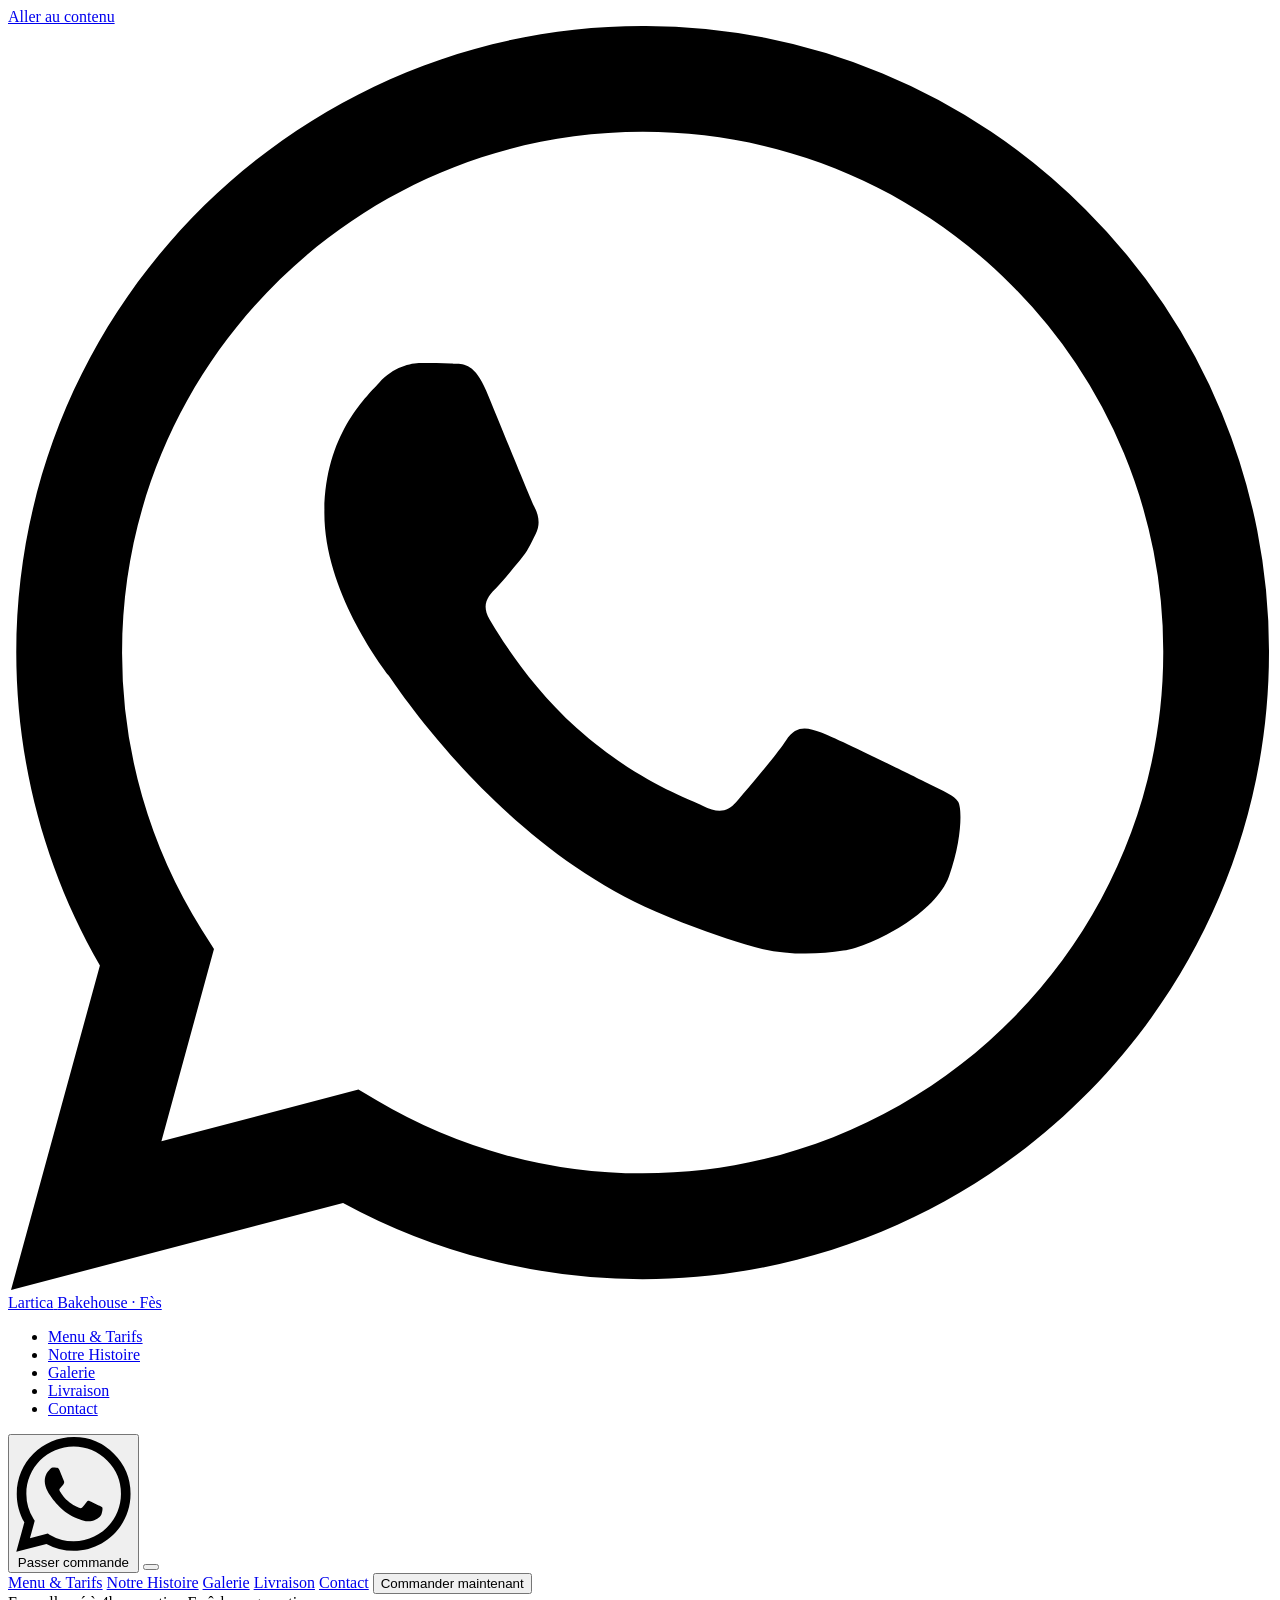
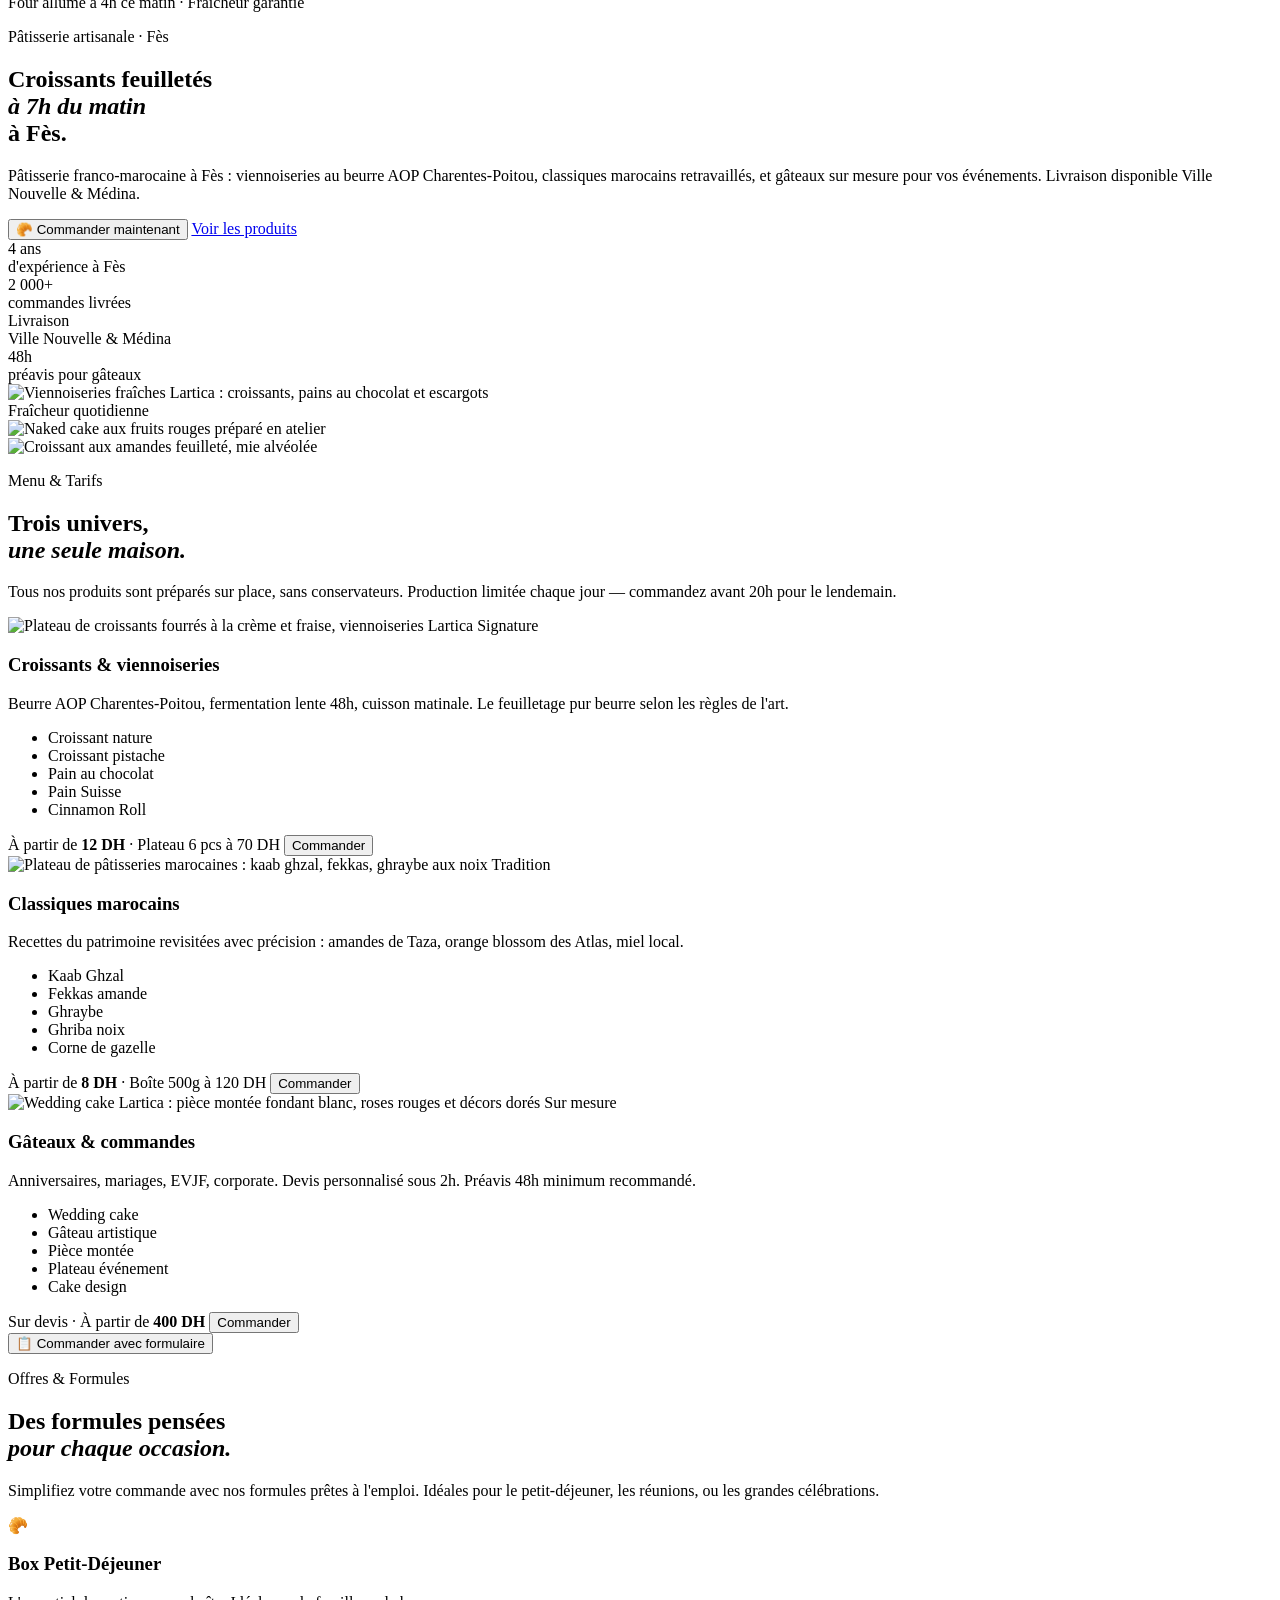
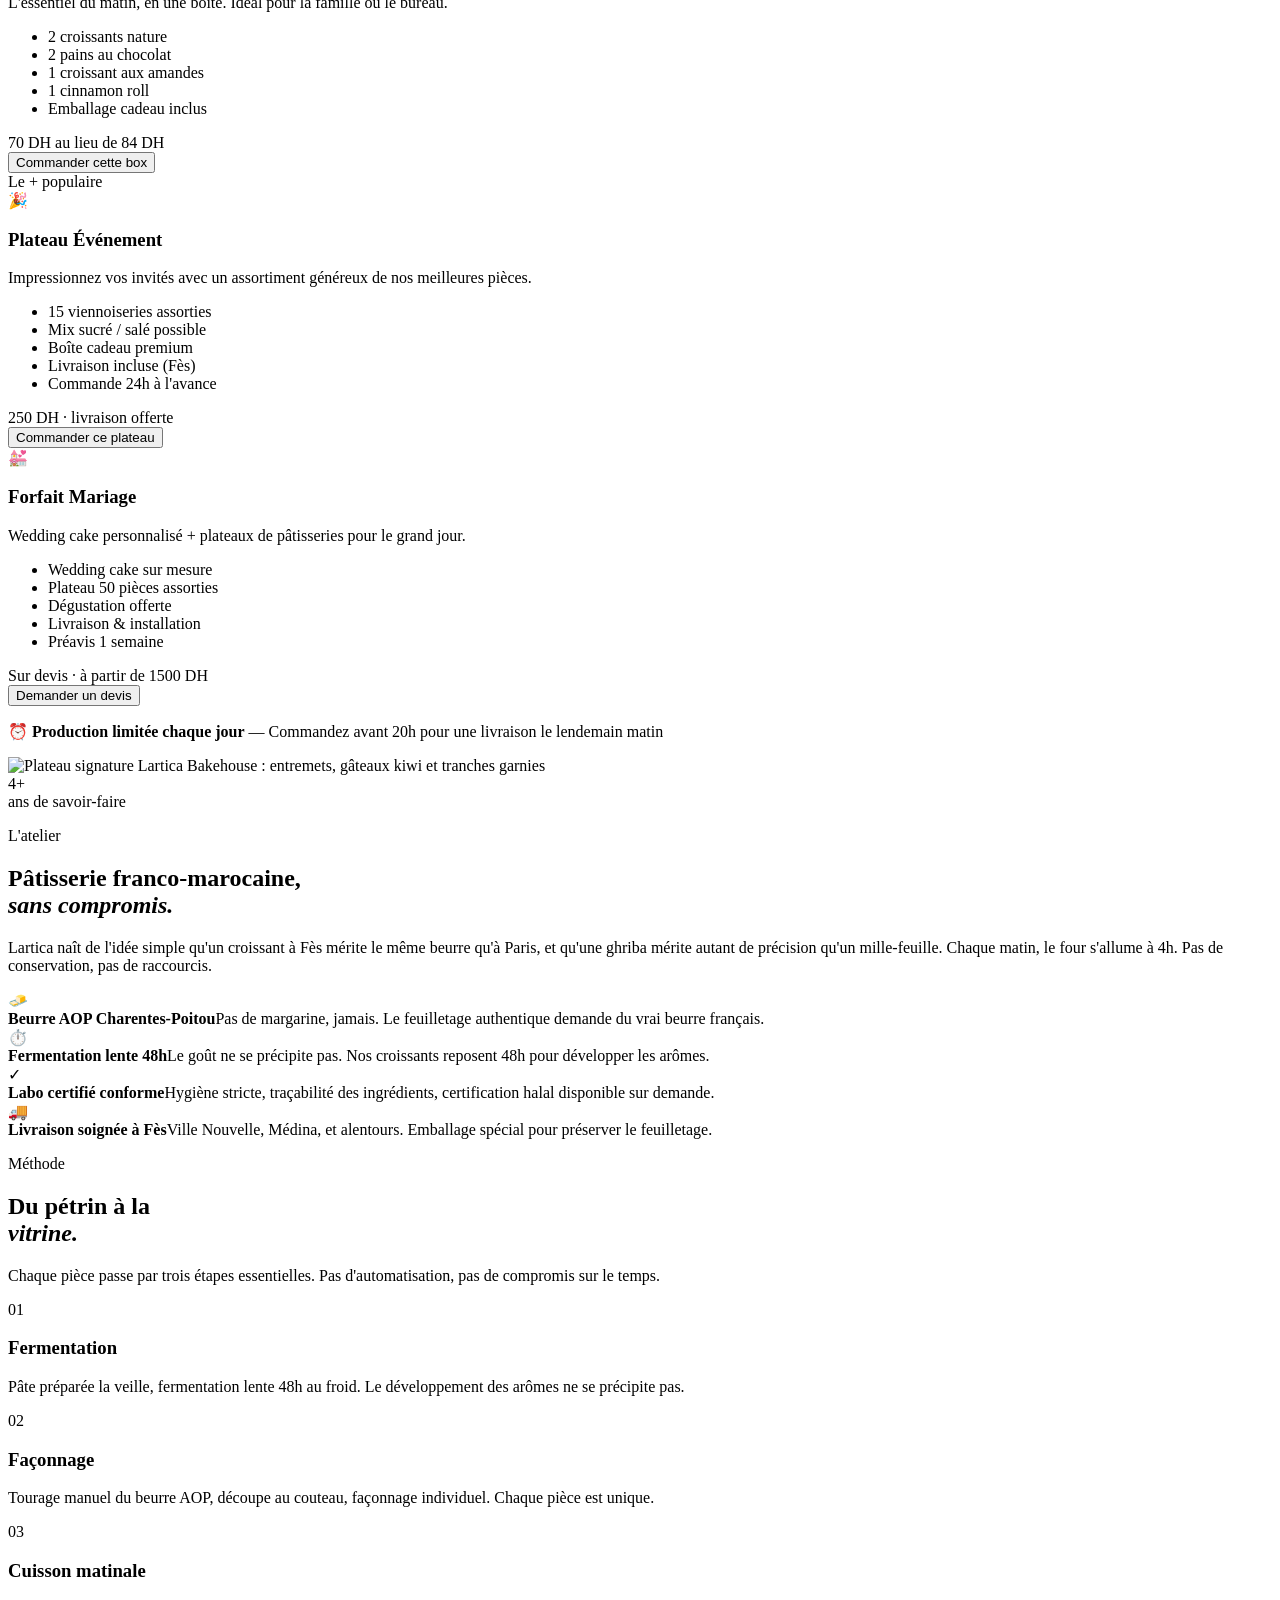
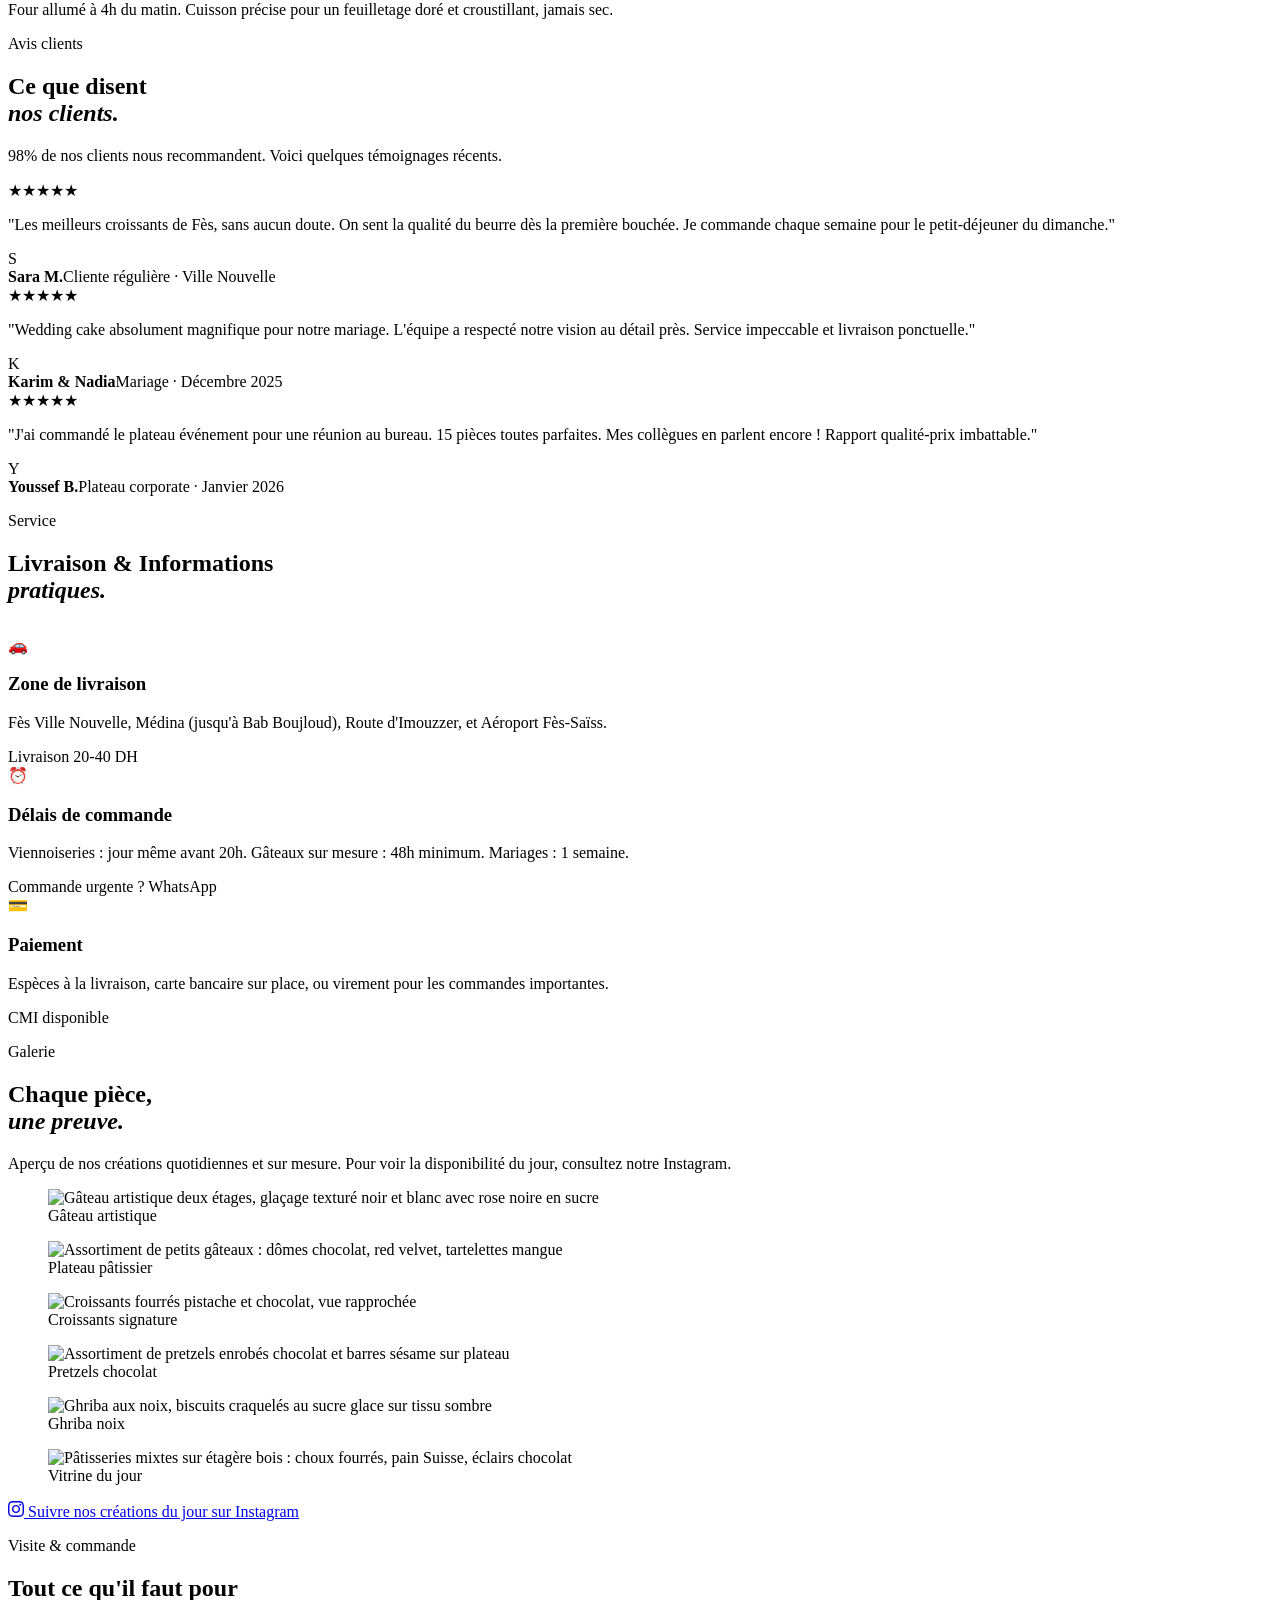
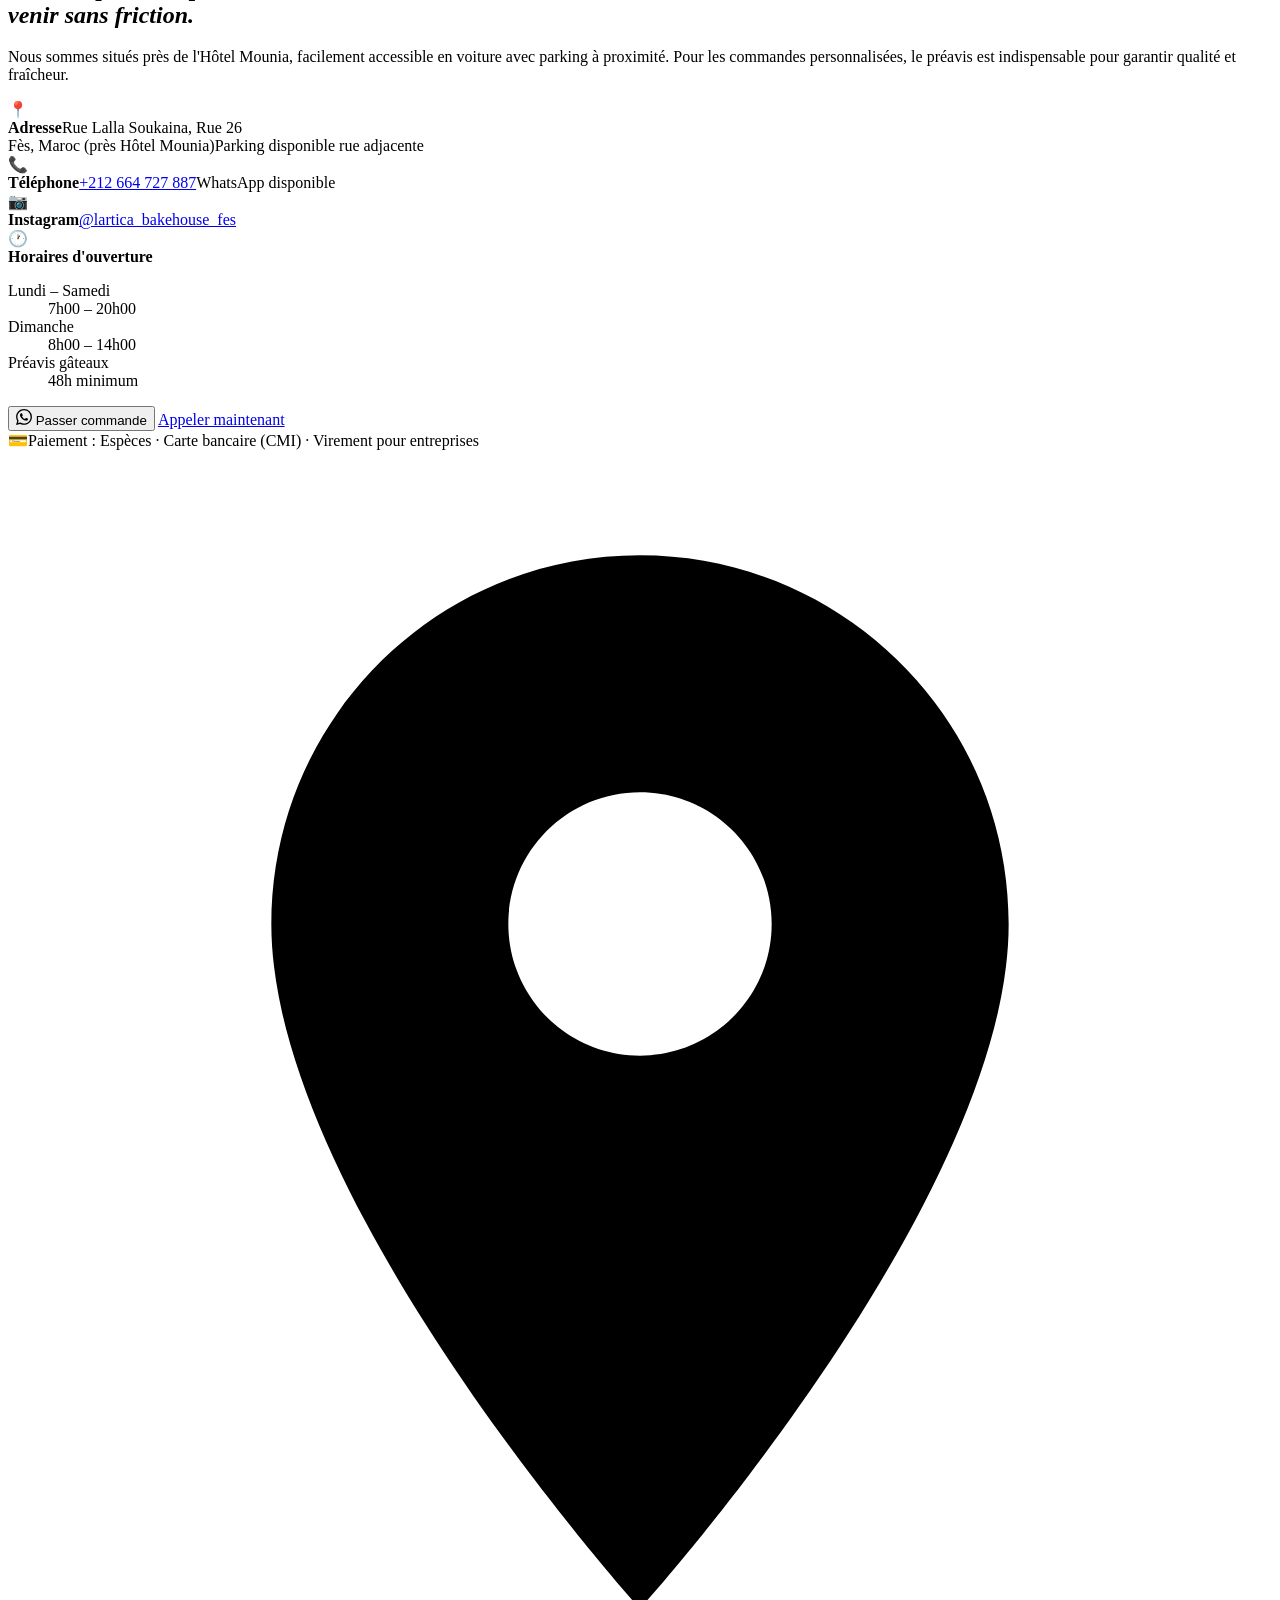
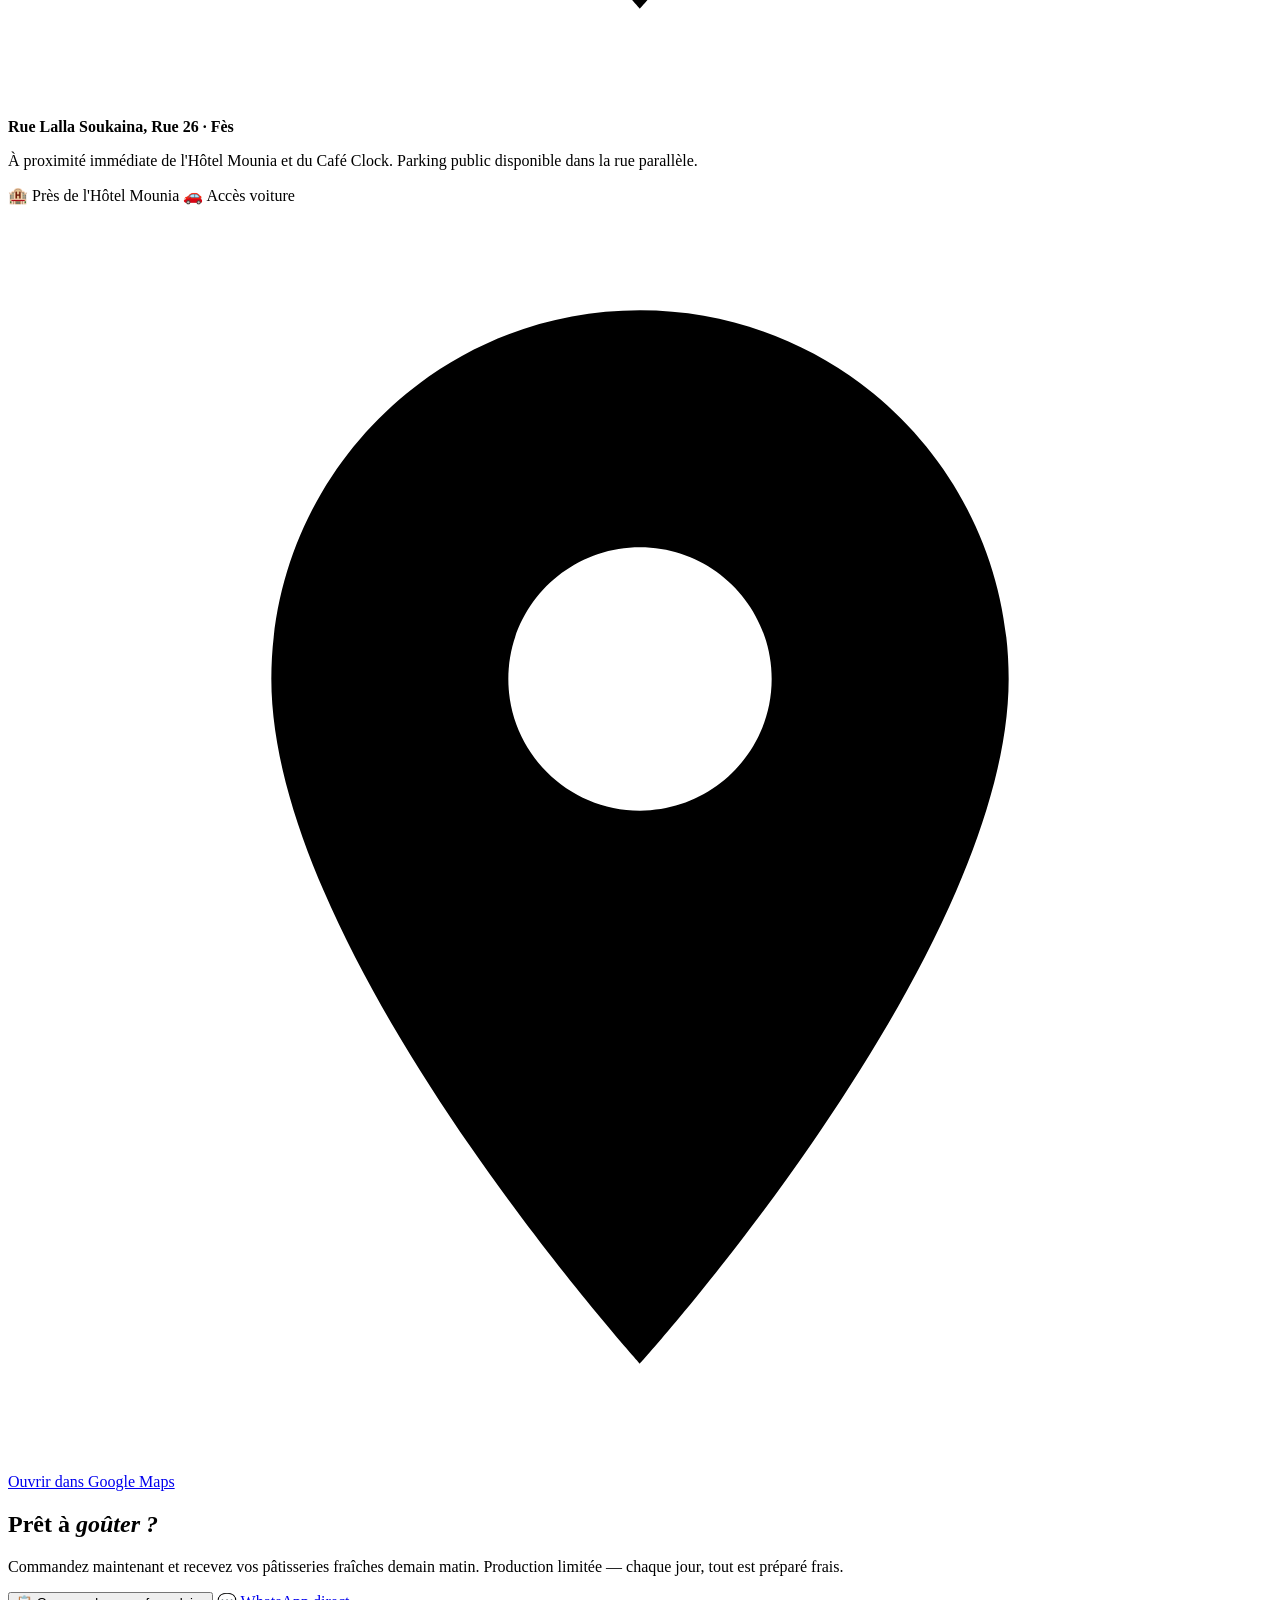
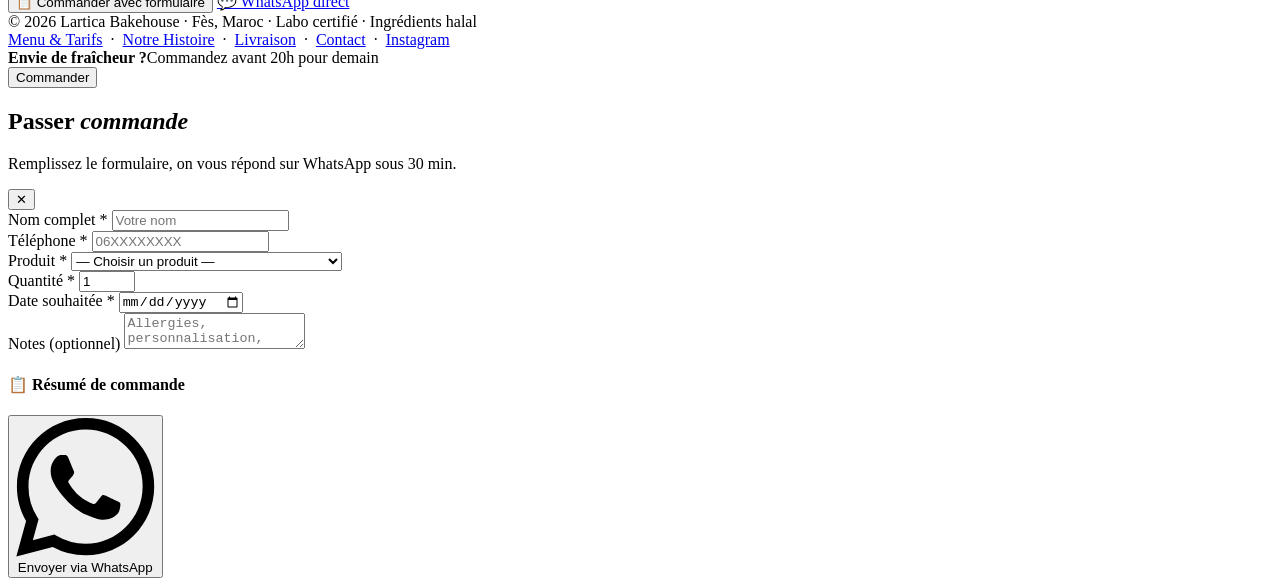
==== index.html @ 00de7ffa "Add files via upload" ====
<!DOCTYPE html>
<html lang="fr">
<head>
  <meta charset="UTF-8" />
  <meta name="viewport" content="width=device-width, initial-scale=1.0" />
  <title>Lartica Bakehouse — Pâtisserie Artisanale à Fès | Croissants &amp; Gâteaux Sur Mesure</title>
  <meta name="description" content="Pâtisserie artisanale à Fès : croissants feuilletés, pâtisseries marocaines traditionnelles, gâteaux d'anniversaire et wedding cakes. Livraison disponible. À partir de 12 DH." />
  <meta name="theme-color" content="#f9f5ef" />
  <link rel="canonical" href="https://www.larticabakehouse.ma" />

  <!-- Open Graph -->
  <meta property="og:title" content="Lartica Bakehouse — Pâtisserie Artisanale Fès" />
  <meta property="og:description" content="Croissants frais à 7h, pâtisseries marocaines et gâteaux sur mesure à Fès. Livraison Ville Nouvelle &amp; Médina." />
  <meta property="og:type" content="website" />
  <meta property="og:url" content="https://www.larticabakehouse.ma" />
  <meta property="og:image" content="https://www.larticabakehouse.ma/images/hero-main.webp" />
  <meta property="og:image:width" content="1200" />
  <meta property="og:image:height" content="630" />
  <meta property="og:locale" content="fr_FR" />

  <!-- Twitter Cards -->
  <meta name="twitter:card" content="summary_large_image" />
  <meta name="twitter:title" content="Lartica Bakehouse — Pâtisserie Artisanale Fès" />
  <meta name="twitter:description" content="Croissants feuilletés et gâteaux sur mesure à Fès. Qualité française, saveurs marocaines." />
  <meta name="twitter:image" content="https://www.larticabakehouse.ma/images/hero-main.webp" />

  <!-- Preconnect & Preload -->
  <link rel="preconnect" href="https://fonts.googleapis.com" />
  <link rel="preconnect" href="https://fonts.gstatic.com" crossorigin />
  <link rel="preload" href="images/hero-main.webp" as="image" type="image/webp" fetchpriority="high" />
  <link rel="dns-prefetch" href="//wa.me" />
  <link rel="preload" href="css/styles.css" as="style" />

  <link href="https://fonts.googleapis.com/css2?family=Playfair+Display:ital,wght@0,400;0,500;0,600;0,700;1,400;1,500&family=Jost:wght@300;400;500;600&display=swap" rel="stylesheet" />
  <link rel="stylesheet" href="css/styles.css" />

  <!-- Schema.org JSON-LD -->
  <script type="application/ld+json">
  {
    "@context": "https://schema.org",
    "@type": "Bakery",
    "name": "Lartica Bakehouse",
    "image": "https://www.larticabakehouse.ma/images/hero-main.webp",
    "address": {
      "@type": "PostalAddress",
      "streetAddress": "Rue Lalla Soukaina, Rue 26, près de l'Hôtel Mounia",
      "addressLocality": "Fès",
      "addressRegion": "Fès-Meknès",
      "addressCountry": "MA"
    },
    "geo": { "@type": "GeoCoordinates", "latitude": "34.0333", "longitude": "-5.0000" },
    "telephone": "+212664727887",
    "priceRange": "$$",
    "areaServed": ["Fès", "Fès-Médina", "Fès-Ville Nouvelle"],
    "url": "https://www.larticabakehouse.ma",
    "sameAs": ["https://www.instagram.com/lartica_bakehouse_fes"],
    "servesCuisine": ["Pâtisserie française", "Pâtisserie marocaine", "Viennoiserie"],
    "paymentAccepted": ["Espèces", "Carte bancaire", "Virement"],
    "aggregateRating": { "@type": "AggregateRating", "ratingValue": "4.9", "reviewCount": "127" },
    "openingHoursSpecification": [
      {"@type":"OpeningHoursSpecification","dayOfWeek":["Monday","Tuesday","Wednesday","Thursday","Friday","Saturday"],"opens":"07:00","closes":"20:00"},
      {"@type":"OpeningHoursSpecification","dayOfWeek":"Sunday","opens":"08:00","closes":"14:00"}
    ],
    "hasOfferCatalog": {
      "@type": "OfferCatalog", "name": "Pâtisseries",
      "itemListElement": [
        {"@type":"Offer","itemOffered":{"@type":"Product","name":"Croissants","description":"Croissants feuilletés au beurre AOP","offers":{"@type":"Offer","price":"12","priceCurrency":"MAD"}}},
        {"@type":"Offer","itemOffered":{"@type":"Product","name":"Box Petit-Déjeuner","description":"6 viennoiseries assorties","offers":{"@type":"Offer","price":"70","priceCurrency":"MAD"}}}
      ]
    }
  }
  </script>
</head>
<body>

  <a class="skip-nav" href="#main-content">Aller au contenu</a>

  <!-- Floating WhatsApp Button (Mobile) -->
  <a href="https://wa.me/212664727887?text=Bonjour%20Lartica%20Bakehouse%2C%20je%20souhaite%20passer%20une%20commande." class="whatsapp-float" aria-label="Commander sur WhatsApp" target="_blank" rel="noopener">
    <svg viewBox="0 0 24 24" aria-hidden="true"><path d="M17.472 14.382c-.297-.149-1.758-.867-2.03-.967-.273-.099-.471-.148-.67.15-.197.297-.767.966-.94 1.164-.173.199-.347.223-.644.075-.297-.15-1.255-.463-2.39-1.475-.883-.788-1.48-1.761-1.653-2.059-.173-.297-.018-.458.13-.606.134-.133.298-.347.446-.52.149-.174.198-.298.298-.497.099-.198.05-.371-.025-.52-.075-.149-.669-1.612-.916-2.207-.242-.579-.487-.5-.669-.51-.173-.008-.371-.01-.57-.01-.198 0-.52.074-.792.372-.272.297-1.04 1.016-1.04 2.479 0 1.462 1.065 2.875 1.213 3.074.149.198 2.096 3.2 5.077 4.487.709.306 1.262.489 1.694.625.712.227 1.36.195 1.871.118.571-.085 1.758-.719 2.006-1.413.248-.694.248-1.289.173-1.413-.074-.124-.272-.198-.57-.347m-5.421 7.403h-.004a9.87 9.87 0 01-5.031-1.378l-.361-.214-3.741.982.998-3.648-.235-.374a9.86 9.86 0 01-1.51-5.26c.001-5.45 4.436-9.884 9.888-9.884 2.64 0 5.122 1.03 6.988 2.898a9.825 9.825 0 012.893 6.994c-.003 5.45-4.437 9.884-9.885 9.884m8.413-18.297A11.815 11.815 0 0012.05 0C5.495 0 .16 5.335.157 11.892c0 2.096.547 4.142 1.588 5.945L.057 24l6.305-1.654a11.882 11.882 0 005.683 1.448h.005c6.554 0 11.89-5.335 11.893-11.893a11.821 11.821 0 00-3.48-8.413Z"/></svg>
  </a>

  <!-- ─── HEADER ─────────────────────────── -->
  <header id="site-header">
    <nav aria-label="Navigation principale">
      <a href="#hero" class="logo" aria-label="Lartica Bakehouse — retour à l'accueil">
        <span class="logo-main">Larti<span>ca</span></span>
        <span class="logo-sub">Bakehouse · Fès</span>
      </a>
      <ul class="nav-links" role="list">
        <li><a href="#menu">Menu &amp; Tarifs</a></li>
        <li><a href="#histoire">Notre Histoire</a></li>
        <li><a href="#galerie">Galerie</a></li>
        <li><a href="#livraison">Livraison</a></li>
        <li><a href="#contact">Contact</a></li>
      </ul>
      <button class="btn-wa" data-open-order aria-label="Passer commande">
        <svg viewBox="0 0 24 24" aria-hidden="true"><path d="M17.472 14.382c-.297-.149-1.758-.867-2.03-.967-.273-.099-.471-.148-.67.15-.197.297-.767.966-.94 1.164-.173.199-.347.223-.644.075-.297-.15-1.255-.463-2.39-1.475-.883-.788-1.48-1.761-1.653-2.059-.173-.297-.018-.458.13-.606.134-.133.298-.347.446-.52.149-.174.198-.298.298-.497.099-.198.05-.371-.025-.52-.075-.149-.669-1.612-.916-2.207-.242-.579-.487-.5-.669-.51-.173-.008-.371-.01-.57-.01-.198 0-.52.074-.792.372-.272.297-1.04 1.016-1.04 2.479 0 1.462 1.065 2.875 1.213 3.074.149.198 2.096 3.2 5.077 4.487.709.306 1.262.489 1.694.625.712.227 1.36.195 1.871.118.571-.085 1.758-.719 2.006-1.413.248-.694.248-1.289.173-1.413-.074-.124-.272-.198-.57-.347m-5.421 7.403h-.004a9.87 9.87 0 01-5.031-1.378l-.361-.214-3.741.982.998-3.648-.235-.374a9.86 9.86 0 01-1.51-5.26c.001-5.45 4.436-9.884 9.888-9.884 2.64 0 5.122 1.03 6.988 2.898a9.825 9.825 0 012.893 6.994c-.003 5.45-4.437 9.884-9.885 9.884m8.413-18.297A11.815 11.815 0 0012.05 0C5.495 0 .16 5.335.157 11.892c0 2.096.547 4.142 1.588 5.945L.057 24l6.305-1.654a11.882 11.882 0 005.683 1.448h.005c6.554 0 11.89-5.335 11.893-11.893a11.821 11.821 0 00-3.48-8.413Z"/></svg>
        Passer commande
      </button>
      <button class="hamburger" id="hamburger" aria-label="Ouvrir le menu" aria-expanded="false" aria-controls="mobile-menu">
        <span></span><span></span><span></span>
      </button>
    </nav>
  </header>

  <!-- Mobile menu -->
  <div class="mobile-menu" id="mobile-menu" role="navigation" aria-label="Menu mobile">
    <a href="#menu">Menu &amp; Tarifs</a>
    <a href="#histoire">Notre Histoire</a>
    <a href="#galerie">Galerie</a>
    <a href="#livraison">Livraison</a>
    <a href="#contact">Contact</a>
    <button class="btn-wa" data-open-order aria-label="Passer commande">Commander maintenant</button>
  </div>

  <main id="main-content">

    <!-- ─── HERO ────────────────────────────── -->
    <section id="hero" aria-label="Accueil">
      <div class="hero-bg-texture" aria-hidden="true"></div>
      <div class="hero-inner">
        <div class="hero-text">
          <div class="freshness-badge" aria-label="Information fraîcheur">
            <span class="pulse" aria-hidden="true"></span>
            Four allumé à 4h ce matin · Fraîcheur garantie
          </div>
          <p class="hero-eyebrow" aria-hidden="true">Pâtisserie artisanale · Fès</p>
          <h1>Croissants feuilletés<br><em>à 7h du matin</em><br>à Fès.</h1>
          <p class="hero-sub">Pâtisserie franco-marocaine à Fès : viennoiseries au beurre AOP Charentes-Poitou, classiques marocains retravaillés, et gâteaux sur mesure pour vos événements. Livraison disponible Ville Nouvelle &amp; Médina.</p>
          <div class="hero-ctas">
            <button class="btn-primary" data-open-order aria-label="Commander maintenant">🥐 Commander maintenant</button>
            <a href="#menu" class="btn-outline" aria-label="Voir notre menu et tarifs">Voir les produits</a>
          </div>
          <div class="hero-stats" role="list" aria-label="Chiffres clés">
            <div class="stat-card" role="listitem"><div class="stat-value">4 ans</div><div class="stat-label">d'expérience à Fès</div></div>
            <div class="stat-card" role="listitem"><div class="stat-value">2 000+</div><div class="stat-label">commandes livrées</div></div>
            <div class="stat-card" role="listitem"><div class="stat-value">Livraison</div><div class="stat-label">Ville Nouvelle &amp; Médina</div></div>
            <div class="stat-card" role="listitem"><div class="stat-value">48h</div><div class="stat-label">préavis pour gâteaux</div></div>
          </div>
        </div>
        <div class="hero-images" aria-hidden="true">
          <div class="hero-card hero-card-main">
            <img src="images/hero-main.webp" alt="Viennoiseries fraîches Lartica : croissants, pains au chocolat et escargots" width="912" height="640" fetchpriority="high" />
            <div class="hero-badge">Fraîcheur <span>quotidienne</span></div>
          </div>
          <div class="hero-card hero-card-tall">
            <img src="images/hero-tall.webp" alt="Naked cake aux fruits rouges préparé en atelier" width="456" height="640" loading="lazy" />
          </div>
          <div class="hero-card hero-card-side">
            <img src="images/hero-side.webp" alt="Croissant aux amandes feuilleté, mie alvéolée" width="408" height="476" loading="lazy" />
          </div>
        </div>
      </div>
    </section>

    <!-- ─── MENU ─────────────────────────────── -->
    <section id="menu" aria-labelledby="menu-heading">
      <div class="menu-inner">
        <div class="section-header">
          <p class="section-eyebrow">Menu &amp; Tarifs</p>
          <h2 id="menu-heading">Trois univers,<br><em>une seule maison.</em></h2>
          <p class="section-lead">Tous nos produits sont préparés sur place, sans conservateurs. Production limitée chaque jour — commandez avant 20h pour le lendemain.</p>
        </div>

        <div class="menu-grid">
          <!-- Viennoiserie -->
          <article class="menu-card fade-up" aria-label="Viennoiseries et croissants">
            <div class="menu-card-img">
              <img src="images/menu-viennoiseries.webp" alt="Plateau de croissants fourrés à la crème et fraise, viennoiseries Lartica" width="600" height="450" loading="lazy" />
              <span class="menu-card-badge">Signature</span>
            </div>
            <div class="menu-card-body">
              <h3>Croissants &amp; viennoiseries</h3>
              <p>Beurre AOP Charentes-Poitou, fermentation lente 48h, cuisson matinale. Le feuilletage pur beurre selon les règles de l'art.</p>
              <ul class="menu-items" aria-label="Exemples de produits">
                <li>Croissant nature</li><li>Croissant pistache</li><li>Pain au chocolat</li><li>Pain Suisse</li><li>Cinnamon Roll</li>
              </ul>
              <div class="price-tag">
                <span>À partir de <strong>12 DH</strong> · Plateau 6 pcs à 70 DH</span>
                <button class="quick-order-btn" data-open-order data-product="Croissants & viennoiseries">Commander</button>
              </div>
            </div>
          </article>

          <!-- Marocains -->
          <article class="menu-card fade-up" aria-label="Pâtisseries marocaines traditionnelles">
            <div class="menu-card-img">
              <img src="images/menu-marocains.webp" alt="Plateau de pâtisseries marocaines : kaab ghzal, fekkas, ghraybe aux noix" width="600" height="450" loading="lazy" />
              <span class="menu-card-badge">Tradition</span>
            </div>
            <div class="menu-card-body">
              <h3>Classiques marocains</h3>
              <p>Recettes du patrimoine revisitées avec précision : amandes de Taza, orange blossom des Atlas, miel local.</p>
              <ul class="menu-items" aria-label="Exemples de produits">
                <li>Kaab Ghzal</li><li>Fekkas amande</li><li>Ghraybe</li><li>Ghriba noix</li><li>Corne de gazelle</li>
              </ul>
              <div class="price-tag">
                <span>À partir de <strong>8 DH</strong> · Boîte 500g à 120 DH</span>
                <button class="quick-order-btn" data-open-order data-product="Classiques marocains">Commander</button>
              </div>
            </div>
          </article>

          <!-- Gâteaux -->
          <article class="menu-card fade-up" aria-label="Gâteaux et commandes sur mesure">
            <div class="menu-card-img">
              <img src="images/menu-gateaux.webp" alt="Wedding cake Lartica : pièce montée fondant blanc, roses rouges et décors dorés" width="600" height="450" loading="lazy" />
              <span class="menu-card-badge">Sur mesure</span>
            </div>
            <div class="menu-card-body">
              <h3>Gâteaux &amp; commandes</h3>
              <p>Anniversaires, mariages, EVJF, corporate. Devis personnalisé sous 2h. Préavis 48h minimum recommandé.</p>
              <ul class="menu-items" aria-label="Exemples de produits">
                <li>Wedding cake</li><li>Gâteau artistique</li><li>Pièce montée</li><li>Plateau événement</li><li>Cake design</li>
              </ul>
              <div class="price-tag">
                <span>Sur devis · À partir de <strong>400 DH</strong></span>
                <button class="quick-order-btn" data-open-order data-product="Gâteaux sur mesure">Commander</button>
              </div>
            </div>
          </article>
        </div>

        <div class="menu-cta">
          <button class="btn-primary" data-open-order>📋 Commander avec formulaire</button>
        </div>
      </div>
    </section>

    <!-- ─── BUNDLES ──────────────────────────── -->
    <section id="bundles" aria-labelledby="bundles-heading">
      <div class="bundles-inner">
        <div class="section-header">
          <p class="section-eyebrow">Offres &amp; Formules</p>
          <h2 id="bundles-heading">Des formules pensées<br><em>pour chaque occasion.</em></h2>
          <p class="section-lead">Simplifiez votre commande avec nos formules prêtes à l'emploi. Idéales pour le petit-déjeuner, les réunions, ou les grandes célébrations.</p>
        </div>
        <div class="bundle-grid">
          <div class="bundle-card fade-up">
            <div class="bundle-icon" aria-hidden="true">🥐</div>
            <h3>Box Petit-Déjeuner</h3>
            <p class="bundle-desc">L'essentiel du matin, en une boîte. Idéal pour la famille ou le bureau.</p>
            <ul class="bundle-includes">
              <li>2 croissants nature</li><li>2 pains au chocolat</li><li>1 croissant aux amandes</li><li>1 cinnamon roll</li><li>Emballage cadeau inclus</li>
            </ul>
            <div class="bundle-price">70 DH <span>au lieu de 84 DH</span></div>
            <button class="bundle-order-btn" data-open-order data-product="Box Petit-Déjeuner (6 pcs)">Commander cette box</button>
          </div>

          <div class="bundle-card featured fade-up">
            <span class="bundle-popular">Le + populaire</span>
            <div class="bundle-icon" aria-hidden="true">🎉</div>
            <h3>Plateau Événement</h3>
            <p class="bundle-desc">Impressionnez vos invités avec un assortiment généreux de nos meilleures pièces.</p>
            <ul class="bundle-includes">
              <li>15 viennoiseries assorties</li><li>Mix sucré / salé possible</li><li>Boîte cadeau premium</li><li>Livraison incluse (Fès)</li><li>Commande 24h à l'avance</li>
            </ul>
            <div class="bundle-price">250 DH <span>· livraison offerte</span></div>
            <button class="bundle-order-btn" data-open-order data-product="Plateau Événement (15 pcs)">Commander ce plateau</button>
          </div>

          <div class="bundle-card fade-up">
            <div class="bundle-icon" aria-hidden="true">💒</div>
            <h3>Forfait Mariage</h3>
            <p class="bundle-desc">Wedding cake personnalisé + plateaux de pâtisseries pour le grand jour.</p>
            <ul class="bundle-includes">
              <li>Wedding cake sur mesure</li><li>Plateau 50 pièces assorties</li><li>Dégustation offerte</li><li>Livraison &amp; installation</li><li>Préavis 1 semaine</li>
            </ul>
            <div class="bundle-price">Sur devis <span>· à partir de 1500 DH</span></div>
            <button class="bundle-order-btn" data-open-order data-product="Forfait Mariage">Demander un devis</button>
          </div>
        </div>

        <div class="urgency-strip fade-up">
          <p>⏰ <strong>Production limitée chaque jour</strong> — Commandez avant 20h pour une livraison le lendemain matin</p>
        </div>
      </div>
    </section>

    <!-- ─── STORY ─────────────────────────────── -->
    <section id="histoire" aria-labelledby="story-heading">
      <div class="story-inner">
        <div class="story-image-wrap">
          <img src="images/story-baker.webp" alt="Plateau signature Lartica Bakehouse : entremets, gâteaux kiwi et tranches garnies" width="800" height="600" loading="lazy" />
          <div class="story-image-accent" aria-hidden="true">
            <div class="big">4+</div><div class="small">ans de savoir-faire</div>
          </div>
        </div>
        <div class="story-text">
          <p class="section-eyebrow">L'atelier</p>
          <h2 id="story-heading">Pâtisserie franco-marocaine,<br><em>sans compromis.</em></h2>
          <p>Lartica naît de l'idée simple qu'un croissant à Fès mérite le même beurre qu'à Paris, et qu'une ghriba mérite autant de précision qu'un mille-feuille. Chaque matin, le four s'allume à 4h. Pas de conservation, pas de raccourcis.</p>
          <div class="story-features">
            <div class="story-feature fade-up"><div class="story-feature-icon" aria-hidden="true">🧈</div><div class="story-feature-text"><strong>Beurre AOP Charentes-Poitou</strong><span>Pas de margarine, jamais. Le feuilletage authentique demande du vrai beurre français.</span></div></div>
            <div class="story-feature fade-up"><div class="story-feature-icon" aria-hidden="true">⏱️</div><div class="story-feature-text"><strong>Fermentation lente 48h</strong><span>Le goût ne se précipite pas. Nos croissants reposent 48h pour développer les arômes.</span></div></div>
            <div class="story-feature fade-up"><div class="story-feature-icon" aria-hidden="true">✓</div><div class="story-feature-text"><strong>Labo certifié conforme</strong><span>Hygiène stricte, traçabilité des ingrédients, certification halal disponible sur demande.</span></div></div>
            <div class="story-feature fade-up"><div class="story-feature-icon" aria-hidden="true">🚚</div><div class="story-feature-text"><strong>Livraison soignée à Fès</strong><span>Ville Nouvelle, Médina, et alentours. Emballage spécial pour préserver le feuilletage.</span></div></div>
          </div>
        </div>
      </div>
    </section>

    <!-- ─── PROCESS ───────────────────────────── -->
    <section id="process" aria-labelledby="process-heading">
      <div class="process-inner">
        <div class="section-header">
          <p class="section-eyebrow">Méthode</p>
          <h2 id="process-heading">Du pétrin à la<br><em>vitrine.</em></h2>
          <p class="section-lead">Chaque pièce passe par trois étapes essentielles. Pas d'automatisation, pas de compromis sur le temps.</p>
        </div>
        <div class="process-steps">
          <div class="process-step fade-up"><div class="process-num" aria-hidden="true">01</div><h3>Fermentation</h3><p>Pâte préparée la veille, fermentation lente 48h au froid. Le développement des arômes ne se précipite pas.</p></div>
          <div class="process-step fade-up"><div class="process-num" aria-hidden="true">02</div><h3>Façonnage</h3><p>Tourage manuel du beurre AOP, découpe au couteau, façonnage individuel. Chaque pièce est unique.</p></div>
          <div class="process-step fade-up"><div class="process-num" aria-hidden="true">03</div><h3>Cuisson matinale</h3><p>Four allumé à 4h du matin. Cuisson précise pour un feuilletage doré et croustillant, jamais sec.</p></div>
        </div>
      </div>
    </section>

    <!-- ─── TESTIMONIALS ──────────────────────── -->
    <section id="testimonials" aria-labelledby="testimonials-heading">
      <div class="testimonials-inner">
        <div class="section-header">
          <p class="section-eyebrow">Avis clients</p>
          <h2 id="testimonials-heading">Ce que disent<br><em>nos clients.</em></h2>
          <p class="section-lead">98% de nos clients nous recommandent. Voici quelques témoignages récents.</p>
        </div>
        <div class="testimonials-grid">
          <div class="testimonial-card fade-up">
            <div class="testimonial-stars" aria-label="5 étoiles sur 5">★★★★★</div>
            <p class="testimonial-text">"Les meilleurs croissants de Fès, sans aucun doute. On sent la qualité du beurre dès la première bouchée. Je commande chaque semaine pour le petit-déjeuner du dimanche."</p>
            <div class="testimonial-author"><div class="testimonial-avatar">S</div><div class="testimonial-author-info"><strong>Sara M.</strong><span>Cliente régulière · Ville Nouvelle</span></div></div>
          </div>
          <div class="testimonial-card fade-up">
            <div class="testimonial-stars" aria-label="5 étoiles sur 5">★★★★★</div>
            <p class="testimonial-text">"Wedding cake absolument magnifique pour notre mariage. L'équipe a respecté notre vision au détail près. Service impeccable et livraison ponctuelle."</p>
            <div class="testimonial-author"><div class="testimonial-avatar">K</div><div class="testimonial-author-info"><strong>Karim &amp; Nadia</strong><span>Mariage · Décembre 2025</span></div></div>
          </div>
          <div class="testimonial-card fade-up">
            <div class="testimonial-stars" aria-label="5 étoiles sur 5">★★★★★</div>
            <p class="testimonial-text">"J'ai commandé le plateau événement pour une réunion au bureau. 15 pièces toutes parfaites. Mes collègues en parlent encore ! Rapport qualité-prix imbattable."</p>
            <div class="testimonial-author"><div class="testimonial-avatar">Y</div><div class="testimonial-author-info"><strong>Youssef B.</strong><span>Plateau corporate · Janvier 2026</span></div></div>
          </div>
        </div>
      </div>
    </section>

    <!-- ─── DELIVERY SECTION ──────────────────── -->
    <section id="livraison" aria-labelledby="delivery-heading">
      <div class="delivery-inner">
        <div class="section-header" style="grid-column: 1/-1; margin-bottom: 2rem;">
          <p class="section-eyebrow">Service</p>
          <h2 id="delivery-heading">Livraison &amp; Informations<br><em>pratiques.</em></h2>
        </div>
        <div class="delivery-card fade-up"><div class="delivery-icon" aria-hidden="true">🚗</div><h3>Zone de livraison</h3><p>Fès Ville Nouvelle, Médina (jusqu'à Bab Boujloud), Route d'Imouzzer, et Aéroport Fès-Saïss.</p><span class="delivery-badge">Livraison 20-40 DH</span></div>
        <div class="delivery-card fade-up"><div class="delivery-icon" aria-hidden="true">⏰</div><h3>Délais de commande</h3><p>Viennoiseries : jour même avant 20h. Gâteaux sur mesure : 48h minimum. Mariages : 1 semaine.</p><span class="delivery-badge">Commande urgente ? WhatsApp</span></div>
        <div class="delivery-card fade-up"><div class="delivery-icon" aria-hidden="true">💳</div><h3>Paiement</h3><p>Espèces à la livraison, carte bancaire sur place, ou virement pour les commandes importantes.</p><span class="delivery-badge">CMI disponible</span></div>
      </div>
    </section>

    <!-- ─── GALLERY ───────────────────────────── -->
    <section id="galerie" aria-labelledby="gallery-heading">
      <div class="gallery-inner">
        <div class="section-header">
          <p class="section-eyebrow">Galerie</p>
          <h2 id="gallery-heading">Chaque pièce,<br><em>une preuve.</em></h2>
          <p class="section-lead">Aperçu de nos créations quotidiennes et sur mesure. Pour voir la disponibilité du jour, consultez notre Instagram.</p>
        </div>
        <div class="gallery-grid" role="list" aria-label="Galerie de produits">
          <figure class="gallery-item fade-up" role="listitem"><img src="images/gallery-1.webp" alt="Gâteau artistique deux étages, glaçage texturé noir et blanc avec rose noire en sucre" width="600" height="600" loading="lazy" /><div class="gallery-item-overlay" aria-hidden="true"><span>Gâteau artistique</span></div></figure>
          <figure class="gallery-item fade-up" role="listitem"><img src="images/gallery-2.webp" alt="Assortiment de petits gâteaux : dômes chocolat, red velvet, tartelettes mangue" width="600" height="600" loading="lazy" /><div class="gallery-item-overlay" aria-hidden="true"><span>Plateau pâtissier</span></div></figure>
          <figure class="gallery-item fade-up" role="listitem"><img src="images/gallery-3.webp" alt="Croissants fourrés pistache et chocolat, vue rapprochée" width="600" height="600" loading="lazy" /><div class="gallery-item-overlay" aria-hidden="true"><span>Croissants signature</span></div></figure>
          <figure class="gallery-item fade-up" role="listitem"><img src="images/gallery-4.webp" alt="Assortiment de pretzels enrobés chocolat et barres sésame sur plateau" width="600" height="600" loading="lazy" /><div class="gallery-item-overlay" aria-hidden="true"><span>Pretzels chocolat</span></div></figure>
          <figure class="gallery-item fade-up" role="listitem"><img src="images/gallery-5.webp" alt="Ghriba aux noix, biscuits craquelés au sucre glace sur tissu sombre" width="600" height="600" loading="lazy" /><div class="gallery-item-overlay" aria-hidden="true"><span>Ghriba noix</span></div></figure>
          <figure class="gallery-item fade-up" role="listitem"><img src="images/gallery-6.webp" alt="Pâtisseries mixtes sur étagère bois : choux fourrés, pain Suisse, éclairs chocolat" width="600" height="600" loading="lazy" /><div class="gallery-item-overlay" aria-hidden="true"><span>Vitrine du jour</span></div></figure>
        </div>
        <div class="gallery-cta">
          <a href="https://www.instagram.com/lartica_bakehouse_fes" target="_blank" rel="noopener" aria-label="Voir plus de photos sur Instagram">
            <svg width="16" height="16" viewBox="0 0 24 24" fill="currentColor" aria-hidden="true"><path d="M12 2.163c3.204 0 3.584.012 4.85.07 3.252.148 4.771 1.691 4.919 4.919.058 1.265.069 1.645.069 4.849 0 3.205-.012 3.584-.069 4.849-.149 3.225-1.664 4.771-4.919 4.919-1.266.058-1.644.07-4.85.07-3.204 0-3.584-.012-4.849-.07-3.26-.149-4.771-1.699-4.919-4.92-.058-1.265-.07-1.644-.07-4.849 0-3.204.013-3.583.07-4.849.149-3.227 1.664-4.771 4.919-4.919 1.266-.057 1.645-.069 4.849-.069zm0-2.163c-3.259 0-3.667.014-4.947.072-4.358.2-6.78 2.618-6.98 6.98-.059 1.281-.073 1.689-.073 4.948 0 3.259.014 3.668.072 4.948.2 4.358 2.618 6.78 6.98 6.98 1.281.058 1.689.072 4.948.072 3.259 0 3.668-.014 4.948-.072 4.354-.2 6.782-2.618 6.979-6.98.059-1.28.073-1.689.073-4.948 0-3.259-.014-3.667-.072-4.947-.196-4.354-2.617-6.78-6.979-6.98-1.281-.059-1.69-.073-4.949-.073zm0 5.838c-3.403 0-6.162 2.759-6.162 6.162s2.759 6.163 6.162 6.163 6.162-2.759 6.162-6.163c0-3.403-2.759-6.162-6.162-6.162zm0 10.162c-2.209 0-4-1.79-4-4 0-2.209 1.791-4 4-4s4 1.791 4 4c0 2.21-1.791 4-4 4zm6.406-11.845c-.796 0-1.441.645-1.441 1.44s.645 1.44 1.441 1.44c.795 0 1.439-.645 1.439-1.44s-.644-1.44-1.439-1.44z"/></svg>
            Suivre nos créations du jour sur Instagram
          </a>
        </div>
      </div>
    </section>

    <!-- ─── CONTACT ───────────────────────────── -->
    <section id="contact" aria-labelledby="contact-heading">
      <div class="contact-inner">
        <div class="contact-left">
          <p class="section-eyebrow">Visite &amp; commande</p>
          <h2 id="contact-heading">Tout ce qu'il faut pour<br><em>venir sans friction.</em></h2>
          <p>Nous sommes situés près de l'Hôtel Mounia, facilement accessible en voiture avec parking à proximité. Pour les commandes personnalisées, le préavis est indispensable pour garantir qualité et fraîcheur.</p>
          <div class="contact-details">
            <div class="contact-row"><div class="contact-icon" aria-hidden="true">📍</div><div class="contact-row-text"><strong>Adresse</strong><span>Rue Lalla Soukaina, Rue 26<br>Fès, Maroc (près Hôtel Mounia)</span><span class="contact-subtext">Parking disponible rue adjacente</span></div></div>
            <div class="contact-row"><div class="contact-icon" aria-hidden="true">📞</div><div class="contact-row-text"><strong>Téléphone</strong><a href="tel:+212664727887">+212 664 727 887</a><span class="contact-subtext">WhatsApp disponible</span></div></div>
            <div class="contact-row"><div class="contact-icon" aria-hidden="true">📷</div><div class="contact-row-text"><strong>Instagram</strong><a href="https://www.instagram.com/lartica_bakehouse_fes" target="_blank" rel="noopener">@lartica_bakehouse_fes</a></div></div>
            <div class="contact-row"><div class="contact-icon" aria-hidden="true">🕐</div><div class="contact-row-text"><strong>Horaires d'ouverture</strong><dl class="hours-grid"><dt>Lundi – Samedi</dt><dd>7h00 – 20h00</dd><dt>Dimanche</dt><dd>8h00 – 14h00</dd><dt>Préavis gâteaux</dt><dd>48h minimum</dd></dl></div></div>
          </div>
          <div class="contact-ctas">
            <button class="btn-wa" data-open-order aria-label="Passer commande">
              <svg viewBox="0 0 24 24" aria-hidden="true" style="width:16px;height:16px;fill:currentColor"><path d="M17.472 14.382c-.297-.149-1.758-.867-2.03-.967-.273-.099-.471-.148-.67.15-.197.297-.767.966-.94 1.164-.173.199-.347.223-.644.075-.297-.15-1.255-.463-2.39-1.475-.883-.788-1.48-1.761-1.653-2.059-.173-.297-.018-.458.13-.606.134-.133.298-.347.446-.52.149-.174.198-.298.298-.497.099-.198.05-.371-.025-.52-.075-.149-.669-1.612-.916-2.207-.242-.579-.487-.5-.669-.51-.173-.008-.371-.01-.57-.01-.198 0-.52.074-.792.372-.272.297-1.04 1.016-1.04 2.479 0 1.462 1.065 2.875 1.213 3.074.149.198 2.096 3.2 5.077 4.487.709.306 1.262.489 1.694.625.712.227 1.36.195 1.871.118.571-.085 1.758-.719 2.006-1.413.248-.694.248-1.289.173-1.413-.074-.124-.272-.198-.57-.347m-5.421 7.403h-.004a9.87 9.87 0 01-5.031-1.378l-.361-.214-3.741.982.998-3.648-.235-.374a9.86 9.86 0 01-1.51-5.26c.001-5.45 4.436-9.884 9.888-9.884 2.64 0 5.122 1.03 6.988 2.898a9.825 9.825 0 012.893 6.994c-.003 5.45-4.437 9.884-9.885 9.884m8.413-18.297A11.815 11.815 0 0012.05 0C5.495 0 .16 5.335.157 11.892c0 2.096.547 4.142 1.588 5.945L.057 24l6.305-1.654a11.882 11.882 0 005.683 1.448h.005c6.554 0 11.89-5.335 11.893-11.893a11.821 11.821 0 00-3.48-8.413Z"/></svg>
              Passer commande
            </button>
            <a href="tel:+212664727887" class="btn-outline" aria-label="Appeler Lartica Bakehouse">Appeler maintenant</a>
          </div>
          <div class="payment-methods"><span>💳</span><span>Paiement : Espèces · Carte bancaire (CMI) · Virement pour entreprises</span></div>
        </div>
        <div class="contact-map" aria-label="Localisation de la boutique">
          <div class="map-content">
            <svg viewBox="0 0 24 24" aria-hidden="true"><path d="M12 2C8.13 2 5 5.13 5 9c0 5.25 7 13 7 13s7-7.75 7-13c0-3.87-3.13-7-7-7zm0 9.5c-1.38 0-2.5-1.12-2.5-2.5s1.12-2.5 2.5-2.5 2.5 1.12 2.5 2.5-1.12 2.5-2.5 2.5z"/></svg>
            <strong>Rue Lalla Soukaina, Rue 26 · Fès</strong>
            <p>À proximité immédiate de l'Hôtel Mounia et du Café Clock. Parking public disponible dans la rue parallèle.</p>
            <div><span class="map-landmark">🏨 Près de l'Hôtel Mounia</span> <span class="map-landmark">🚗 Accès voiture</span></div>
            <a href="https://www.google.com/maps/search/Rue+Lalla+Soukaina+Rue+26+Fes+Maroc" target="_blank" rel="noopener" class="map-btn" aria-label="Ouvrir dans Google Maps">
              <svg viewBox="0 0 24 24"><path d="M12 2C8.13 2 5 5.13 5 9c0 5.25 7 13 7 13s7-7.75 7-13c0-3.87-3.13-7-7-7zm0 9.5c-1.38 0-2.5-1.12-2.5-2.5s1.12-2.5 2.5-2.5 2.5 1.12 2.5 2.5-1.12 2.5-2.5 2.5z"/></svg>
              Ouvrir dans Google Maps
            </a>
          </div>
        </div>
      </div>
    </section>

    <!-- ─── RE-ENGAGEMENT CTA ─────────────────── -->
    <section id="re-engagement" aria-label="Commander maintenant">
      <div class="re-engagement-inner">
        <h2>Prêt à <em>goûter ?</em></h2>
        <p>Commandez maintenant et recevez vos pâtisseries fraîches demain matin. Production limitée — chaque jour, tout est préparé frais.</p>
        <div class="re-engagement-ctas">
          <button class="btn-white" data-open-order>📋 Commander avec formulaire</button>
          <a href="https://wa.me/212664727887?text=Bonjour%20Lartica%2C%20je%20souhaite%20commander%20pour%20demain." class="btn-outline-white" target="_blank" rel="noopener">💬 WhatsApp direct</a>
        </div>
      </div>
    </section>

  </main>

  <!-- ─── FOOTER ────────────────────────────── -->
  <footer>
    <div class="footer-inner">
      <span>© 2026 Lartica Bakehouse · Fès, Maroc · Labo certifié · Ingrédients halal</span>
      <nav aria-label="Navigation pied de page">
        <a href="#menu">Menu &amp; Tarifs</a> &nbsp;·&nbsp;
        <a href="#histoire">Notre Histoire</a> &nbsp;·&nbsp;
        <a href="#livraison">Livraison</a> &nbsp;·&nbsp;
        <a href="#contact">Contact</a> &nbsp;·&nbsp;
        <a href="https://www.instagram.com/lartica_bakehouse_fes" target="_blank" rel="noopener" aria-label="Instagram Lartica Bakehouse">Instagram</a>
      </nav>
    </div>
  </footer>

  <!-- ─── STICKY MOBILE CTA ──────────────────── -->
  <div class="sticky-cta" aria-label="Commander rapidement">
    <div class="sticky-cta-inner">
      <div class="sticky-cta-text"><strong>Envie de fraîcheur ?</strong><span>Commandez avant 20h pour demain</span></div>
      <button class="btn-wa" data-open-order>Commander</button>
    </div>
  </div>

  <!-- ─── ORDER MODAL ────────────────────────── -->
  <div class="modal-overlay" id="order-modal" role="dialog" aria-modal="true" aria-labelledby="modal-title">
    <div class="modal-content">
      <div class="modal-header">
        <div><h2 id="modal-title">Passer <em>commande</em></h2><p class="section-lead" style="margin-top:0.4rem;max-width:100%">Remplissez le formulaire, on vous répond sur WhatsApp sous 30 min.</p></div>
        <button class="modal-close" id="modal-close" aria-label="Fermer">✕</button>
      </div>
      <div class="modal-body">
        <form id="order-form" novalidate>
          <div class="order-form">
            <div class="form-row">
              <div class="form-group">
                <label for="order-name">Nom complet <span class="required">*</span></label>
                <input type="text" id="order-name" name="name" placeholder="Votre nom" required autocomplete="name" />
                <span class="form-error" id="order-name-error"></span>
              </div>
              <div class="form-group">
                <label for="order-phone">Téléphone <span class="required">*</span></label>
                <input type="tel" id="order-phone" name="phone" placeholder="06XXXXXXXX" required autocomplete="tel" />
                <span class="form-error" id="order-phone-error"></span>
              </div>
            </div>
            <div class="form-group">
              <label for="order-product">Produit <span class="required">*</span></label>
              <select id="order-product" name="product" required>
                <option value="">— Choisir un produit —</option>
                <optgroup label="Viennoiseries">
                  <option value="Croissant nature">Croissant nature — 12 DH</option>
                  <option value="Croissant pistache">Croissant pistache — 18 DH</option>
                  <option value="Pain au chocolat">Pain au chocolat — 14 DH</option>
                  <option value="Pain Suisse">Pain Suisse — 16 DH</option>
                  <option value="Cinnamon Roll">Cinnamon Roll — 20 DH</option>
                </optgroup>
                <optgroup label="Classiques marocains">
                  <option value="Kaab Ghzal">Kaab Ghzal — 8 DH</option>
                  <option value="Fekkas amande">Fekkas amande — 10 DH</option>
                  <option value="Ghraybe">Ghraybe — 8 DH</option>
                  <option value="Ghriba noix">Ghriba noix — 10 DH</option>
                </optgroup>
                <optgroup label="Formules">
                  <option value="Box Petit-Déjeuner (6 pcs)">Box Petit-Déjeuner (6 pcs) — 70 DH</option>
                  <option value="Plateau Événement (15 pcs)">Plateau Événement (15 pcs) — 250 DH</option>
                  <option value="Forfait Mariage">Forfait Mariage — Sur devis</option>
                </optgroup>
                <optgroup label="Gâteaux">
                  <option value="Gâteaux sur mesure">Gâteau sur mesure — Sur devis</option>
                  <option value="Wedding cake">Wedding cake — Sur devis</option>
                </optgroup>
              </select>
              <span class="form-error" id="order-product-error"></span>
            </div>
            <div class="form-row">
              <div class="form-group">
                <label for="order-qty">Quantité <span class="required">*</span></label>
                <input type="number" id="order-qty" name="qty" min="1" max="100" value="1" required />
                <span class="form-error" id="order-qty-error"></span>
              </div>
              <div class="form-group">
                <label for="order-date">Date souhaitée <span class="required">*</span></label>
                <input type="date" id="order-date" name="date" required />
                <span class="form-error" id="order-date-error"></span>
              </div>
            </div>
            <div class="form-group">
              <label for="order-notes">Notes (optionnel)</label>
              <textarea id="order-notes" name="notes" placeholder="Allergies, personnalisation, heure de livraison préférée..."></textarea>
            </div>

            <div class="order-summary" id="order-summary">
              <h4>📋 Résumé de commande</h4>
              <ul class="order-summary-items"></ul>
            </div>

            <div class="form-submit-row">
              <button type="submit" class="btn-submit-wa">
                <svg viewBox="0 0 24 24" aria-hidden="true"><path d="M17.472 14.382c-.297-.149-1.758-.867-2.03-.967-.273-.099-.471-.148-.67.15-.197.297-.767.966-.94 1.164-.173.199-.347.223-.644.075-.297-.15-1.255-.463-2.39-1.475-.883-.788-1.48-1.761-1.653-2.059-.173-.297-.018-.458.13-.606.134-.133.298-.347.446-.52.149-.174.198-.298.298-.497.099-.198.05-.371-.025-.52-.075-.149-.669-1.612-.916-2.207-.242-.579-.487-.5-.669-.51-.173-.008-.371-.01-.57-.01-.198 0-.52.074-.792.372-.272.297-1.04 1.016-1.04 2.479 0 1.462 1.065 2.875 1.213 3.074.149.198 2.096 3.2 5.077 4.487.709.306 1.262.489 1.694.625.712.227 1.36.195 1.871.118.571-.085 1.758-.719 2.006-1.413.248-.694.248-1.289.173-1.413-.074-.124-.272-.198-.57-.347m-5.421 7.403h-.004a9.87 9.87 0 01-5.031-1.378l-.361-.214-3.741.982.998-3.648-.235-.374a9.86 9.86 0 01-1.51-5.26c.001-5.45 4.436-9.884 9.888-9.884 2.64 0 5.122 1.03 6.988 2.898a9.825 9.825 0 012.893 6.994c-.003 5.45-4.437 9.884-9.885 9.884m8.413-18.297A11.815 11.815 0 0012.05 0C5.495 0 .16 5.335.157 11.892c0 2.096.547 4.142 1.588 5.945L.057 24l6.305-1.654a11.882 11.882 0 005.683 1.448h.005c6.554 0 11.89-5.335 11.893-11.893a11.821 11.821 0 00-3.48-8.413Z"/></svg>
                Envoyer via WhatsApp
              </button>
            </div>
          </div>
        </form>
      </div>
    </div>
  </div>

  <script src="js/main.js" defer></script>
</body>
</html>
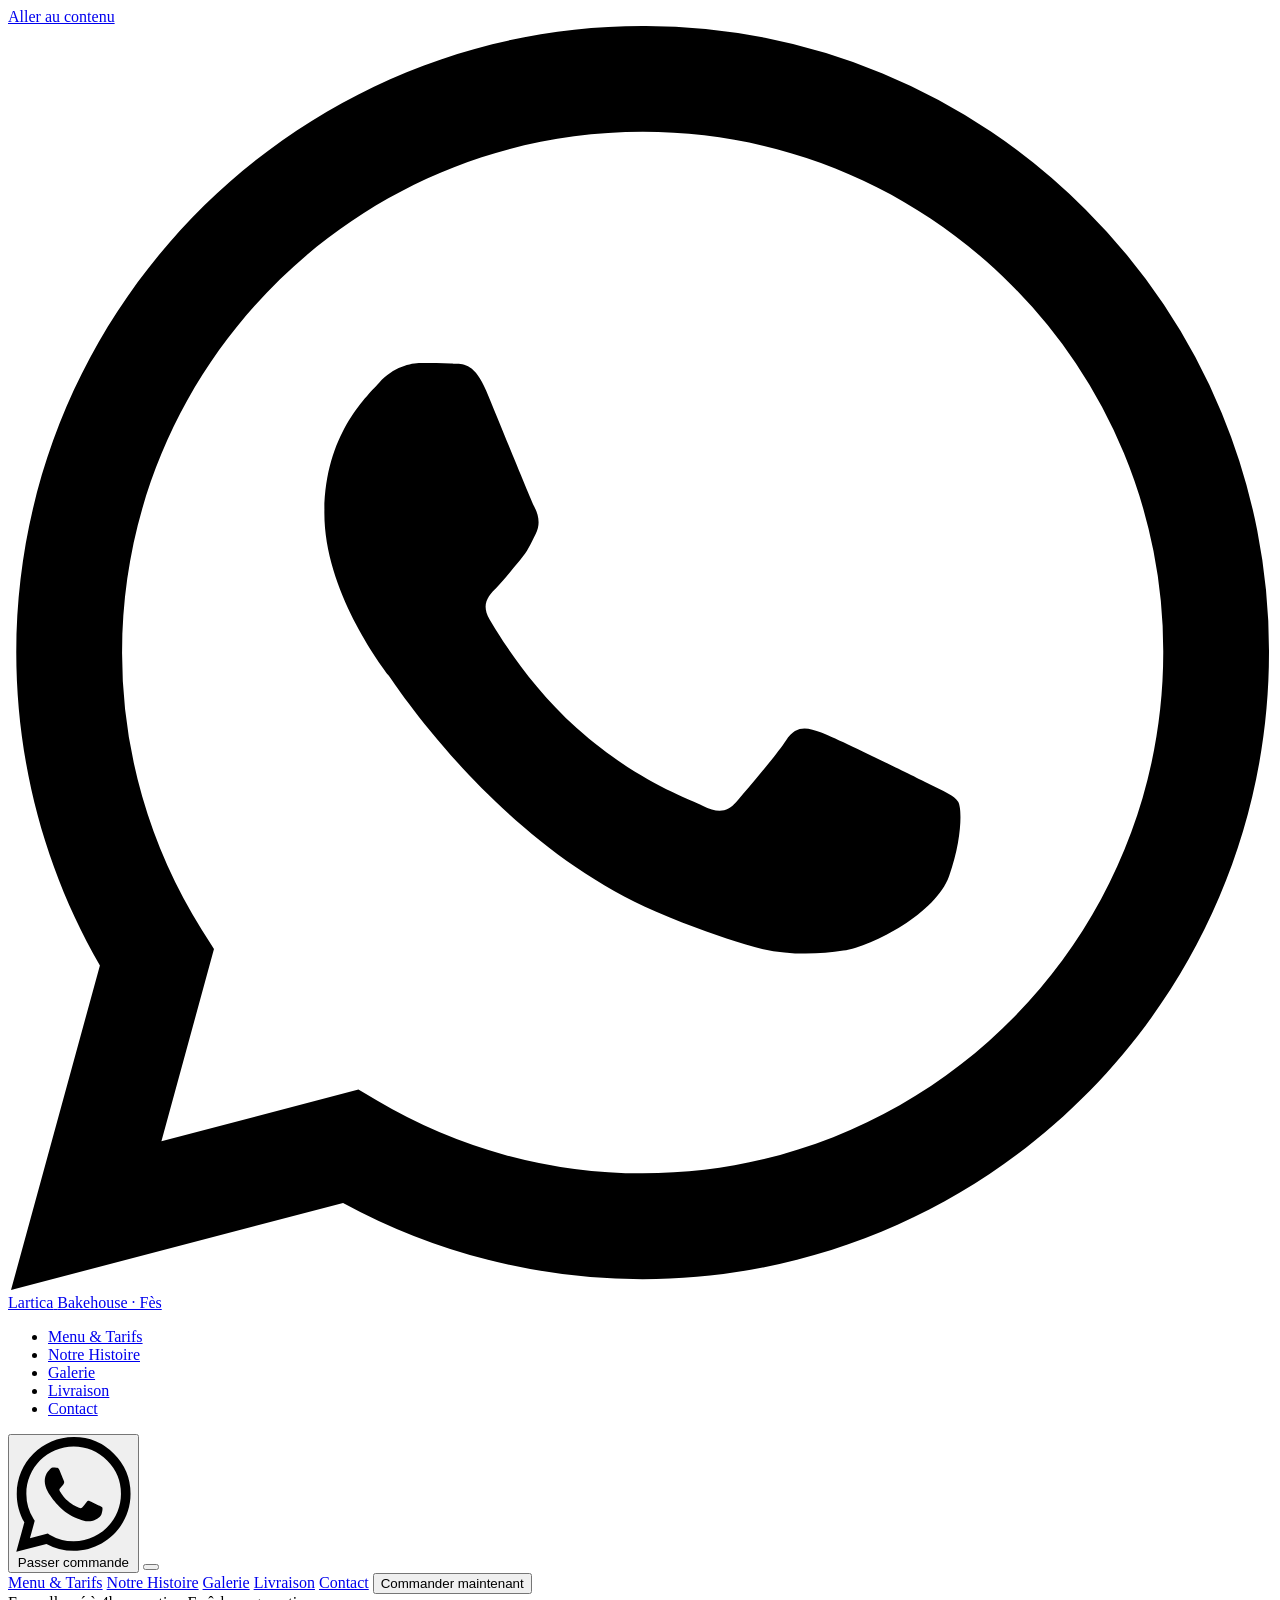
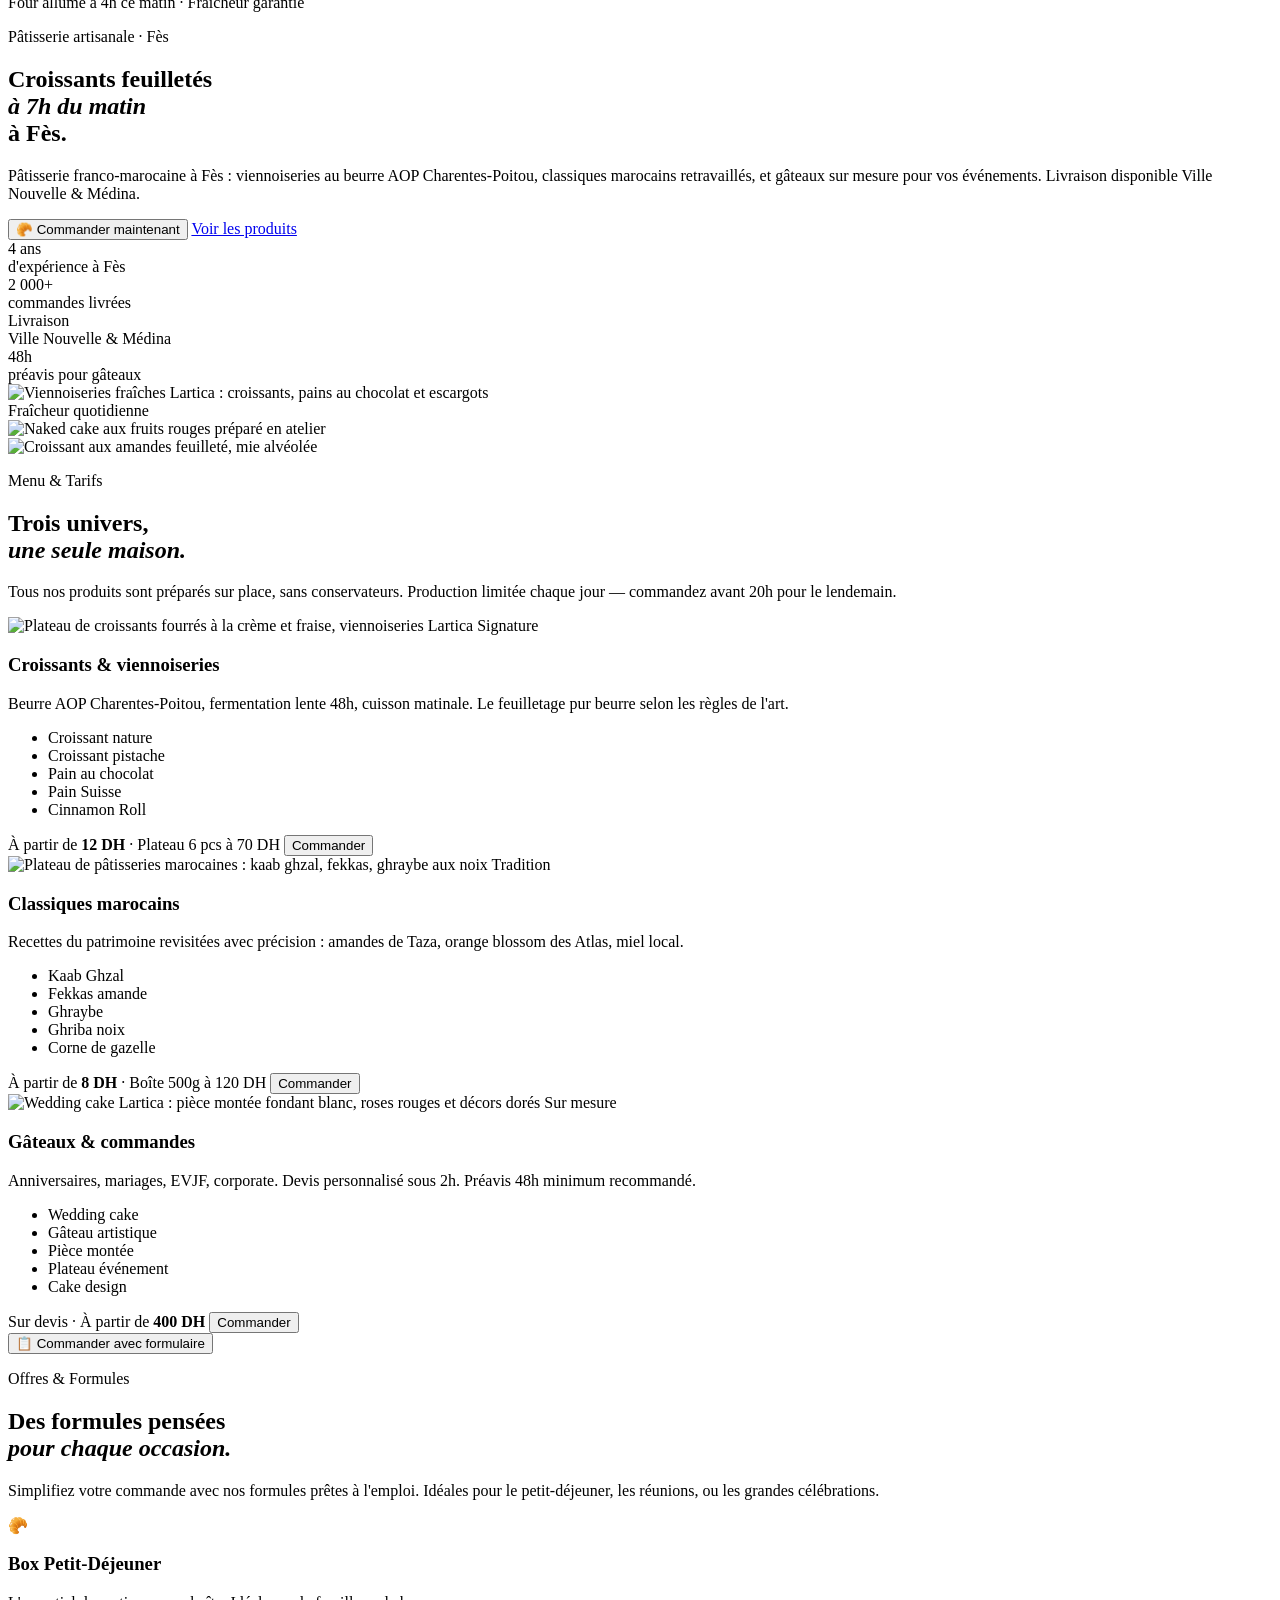
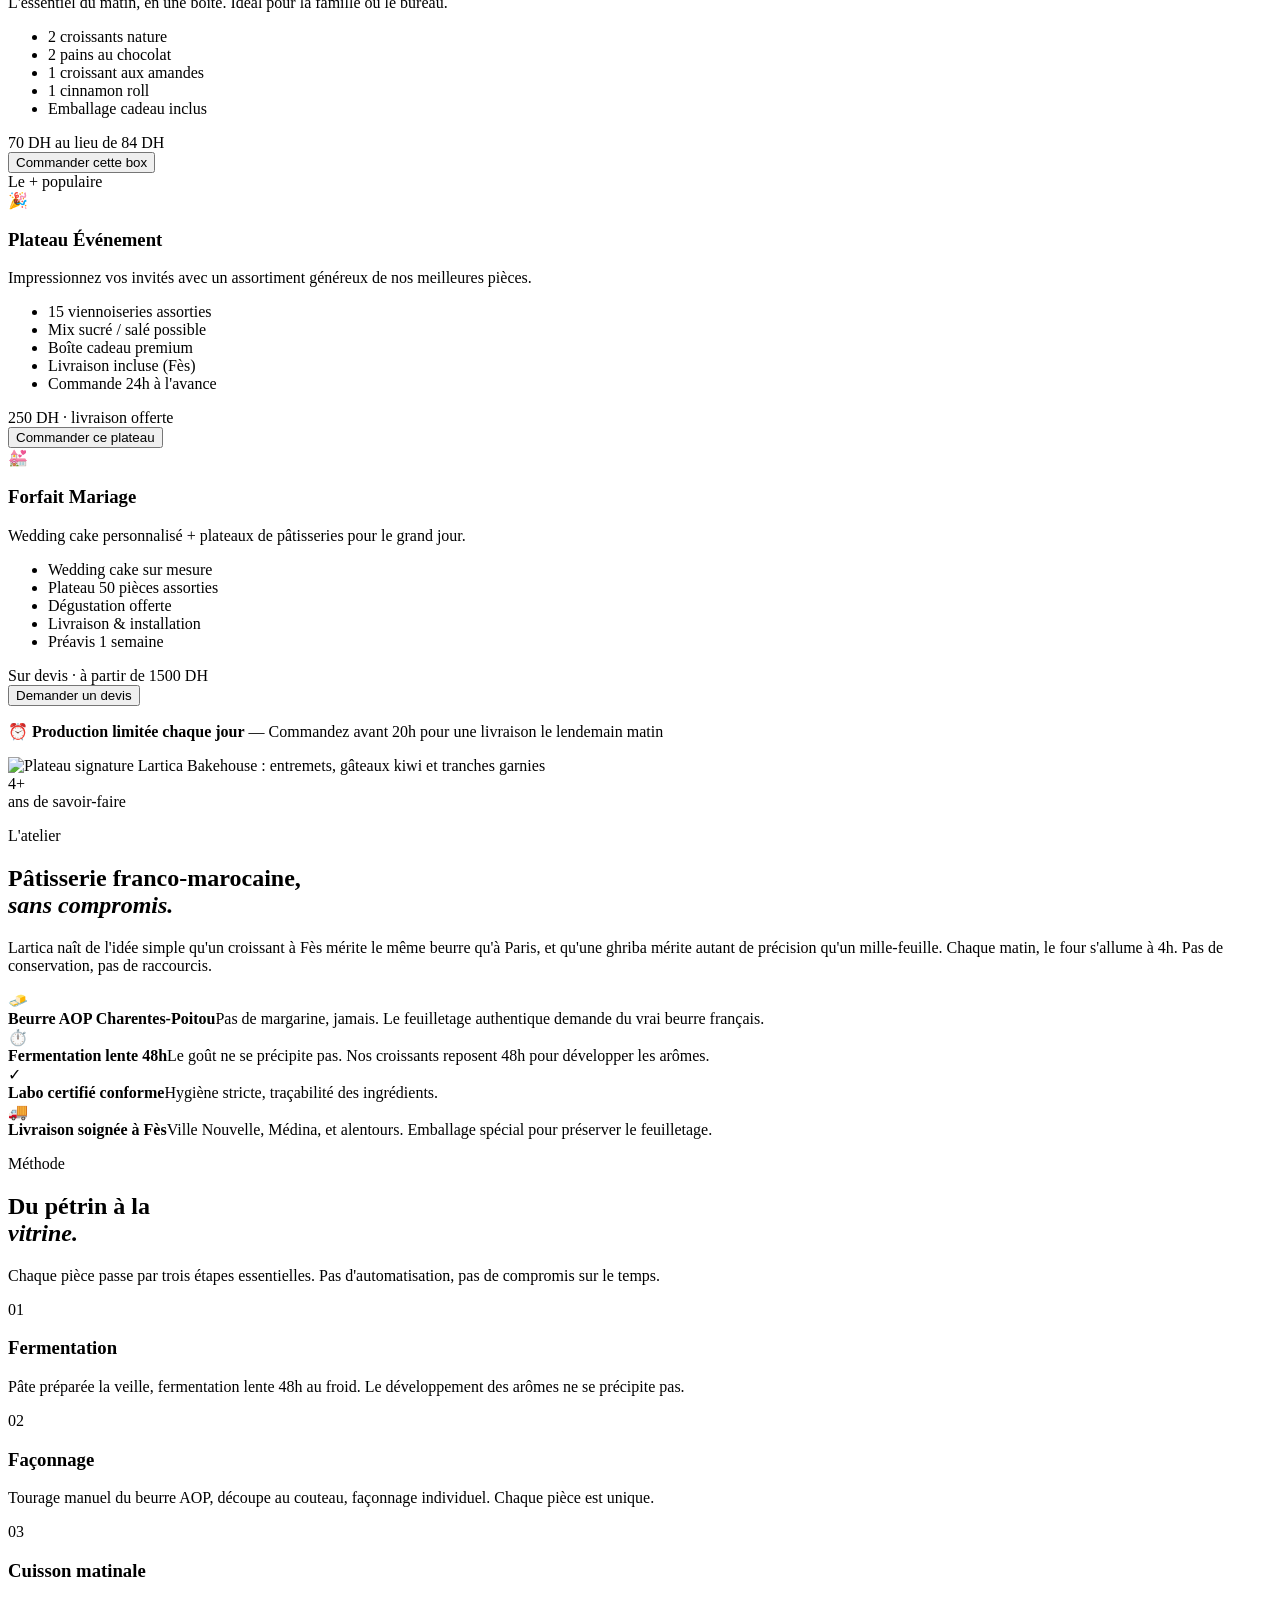
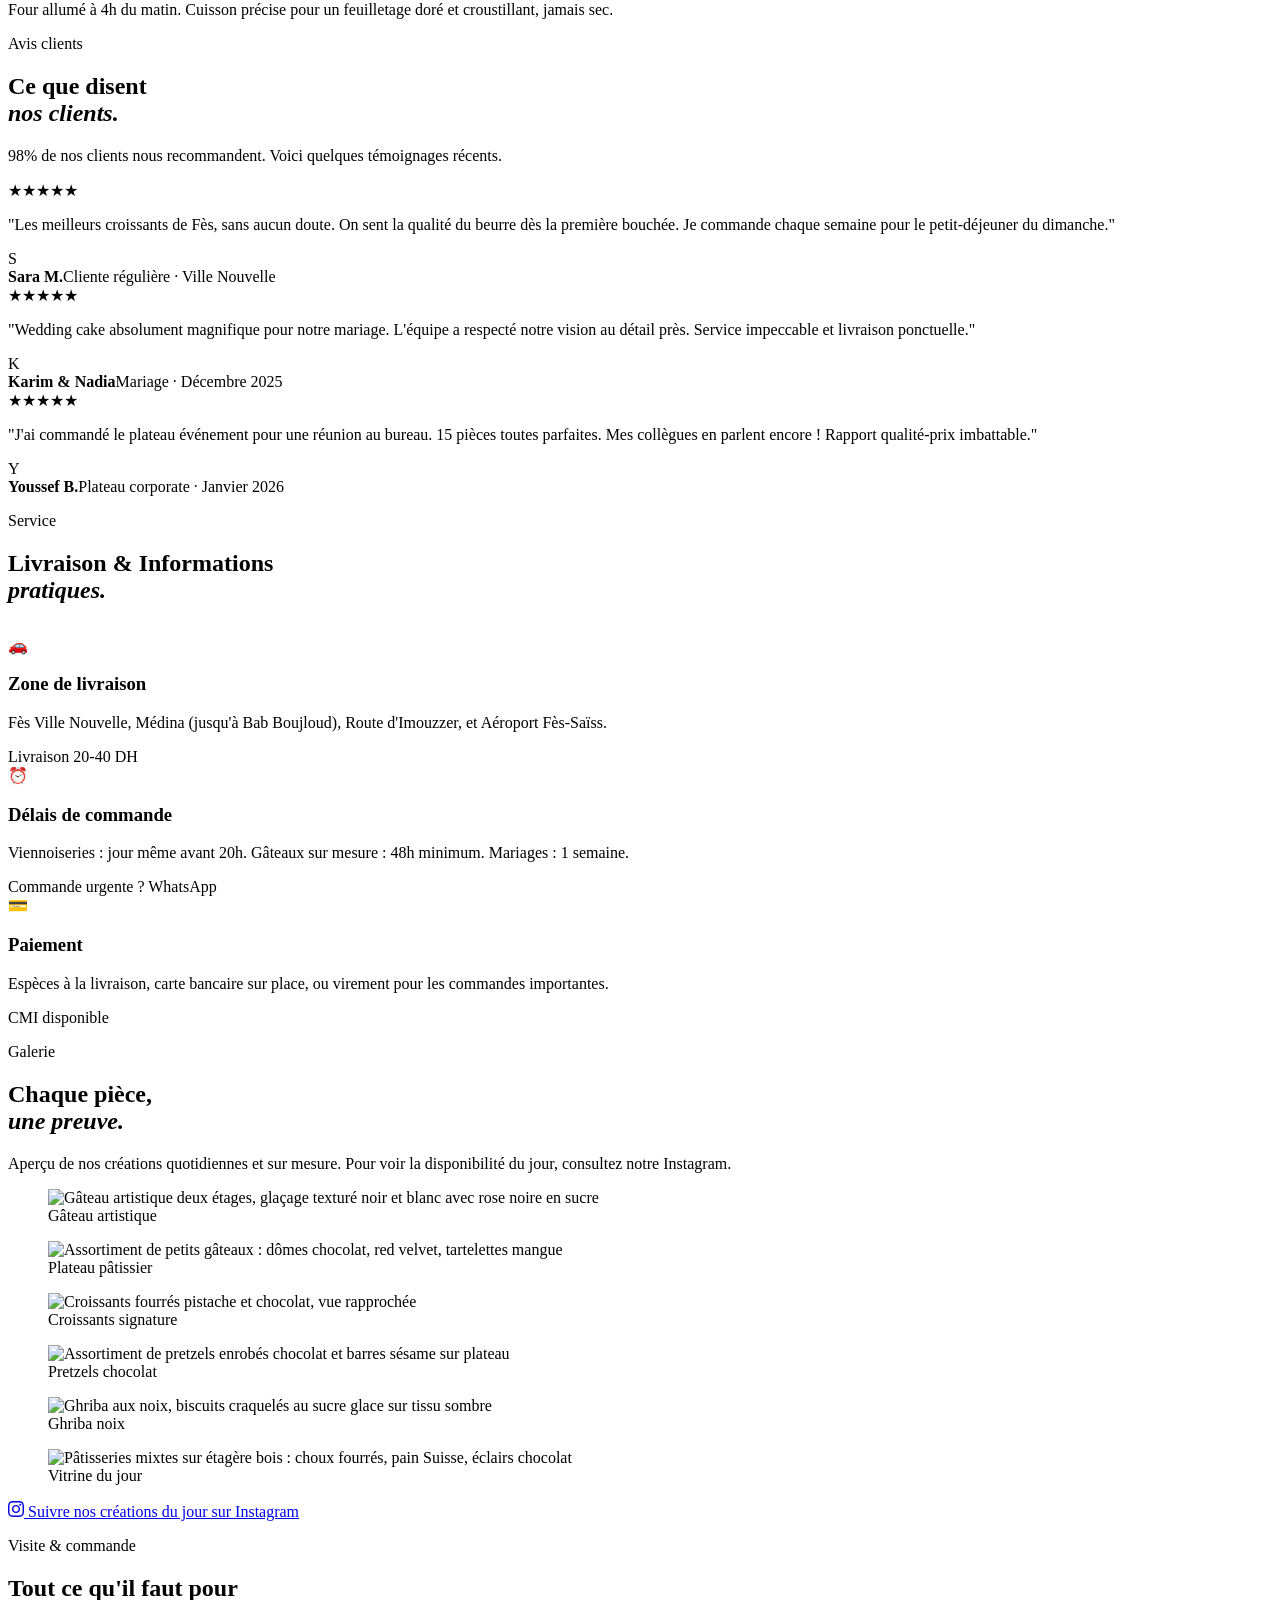
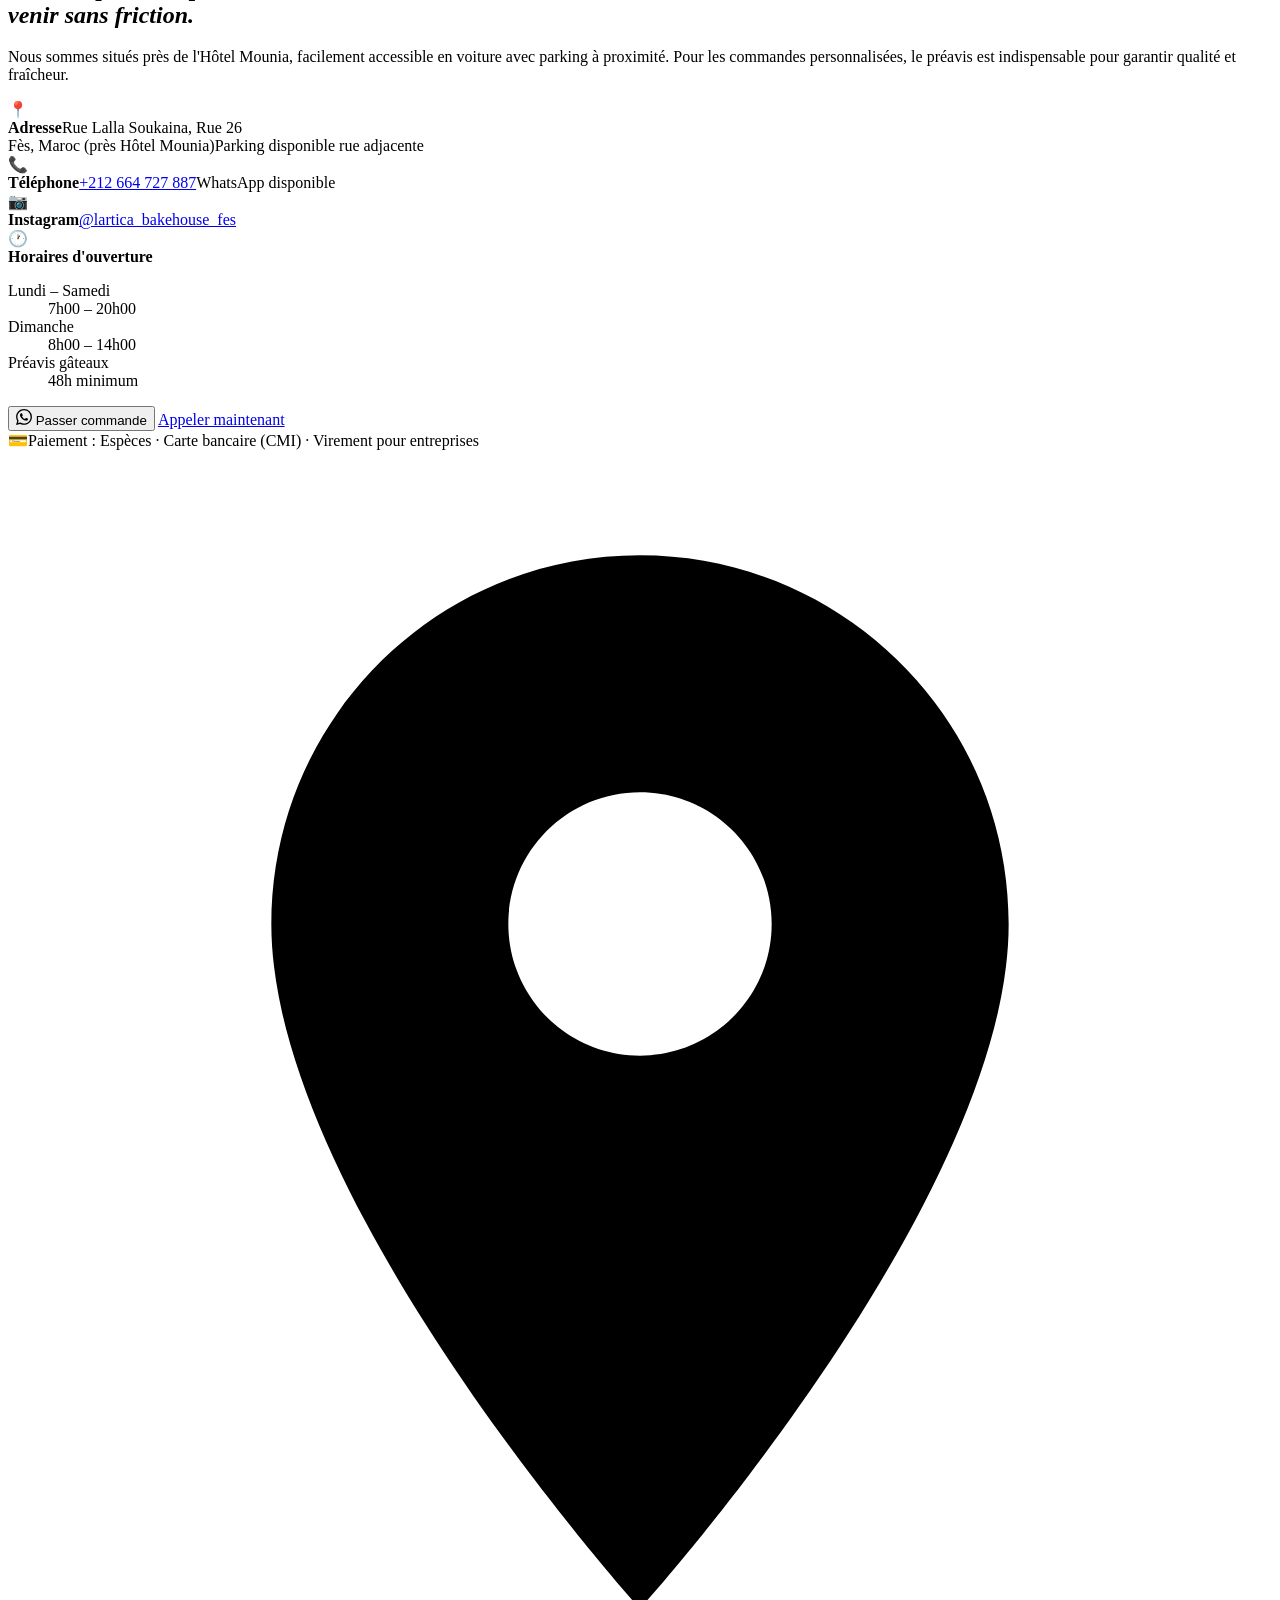
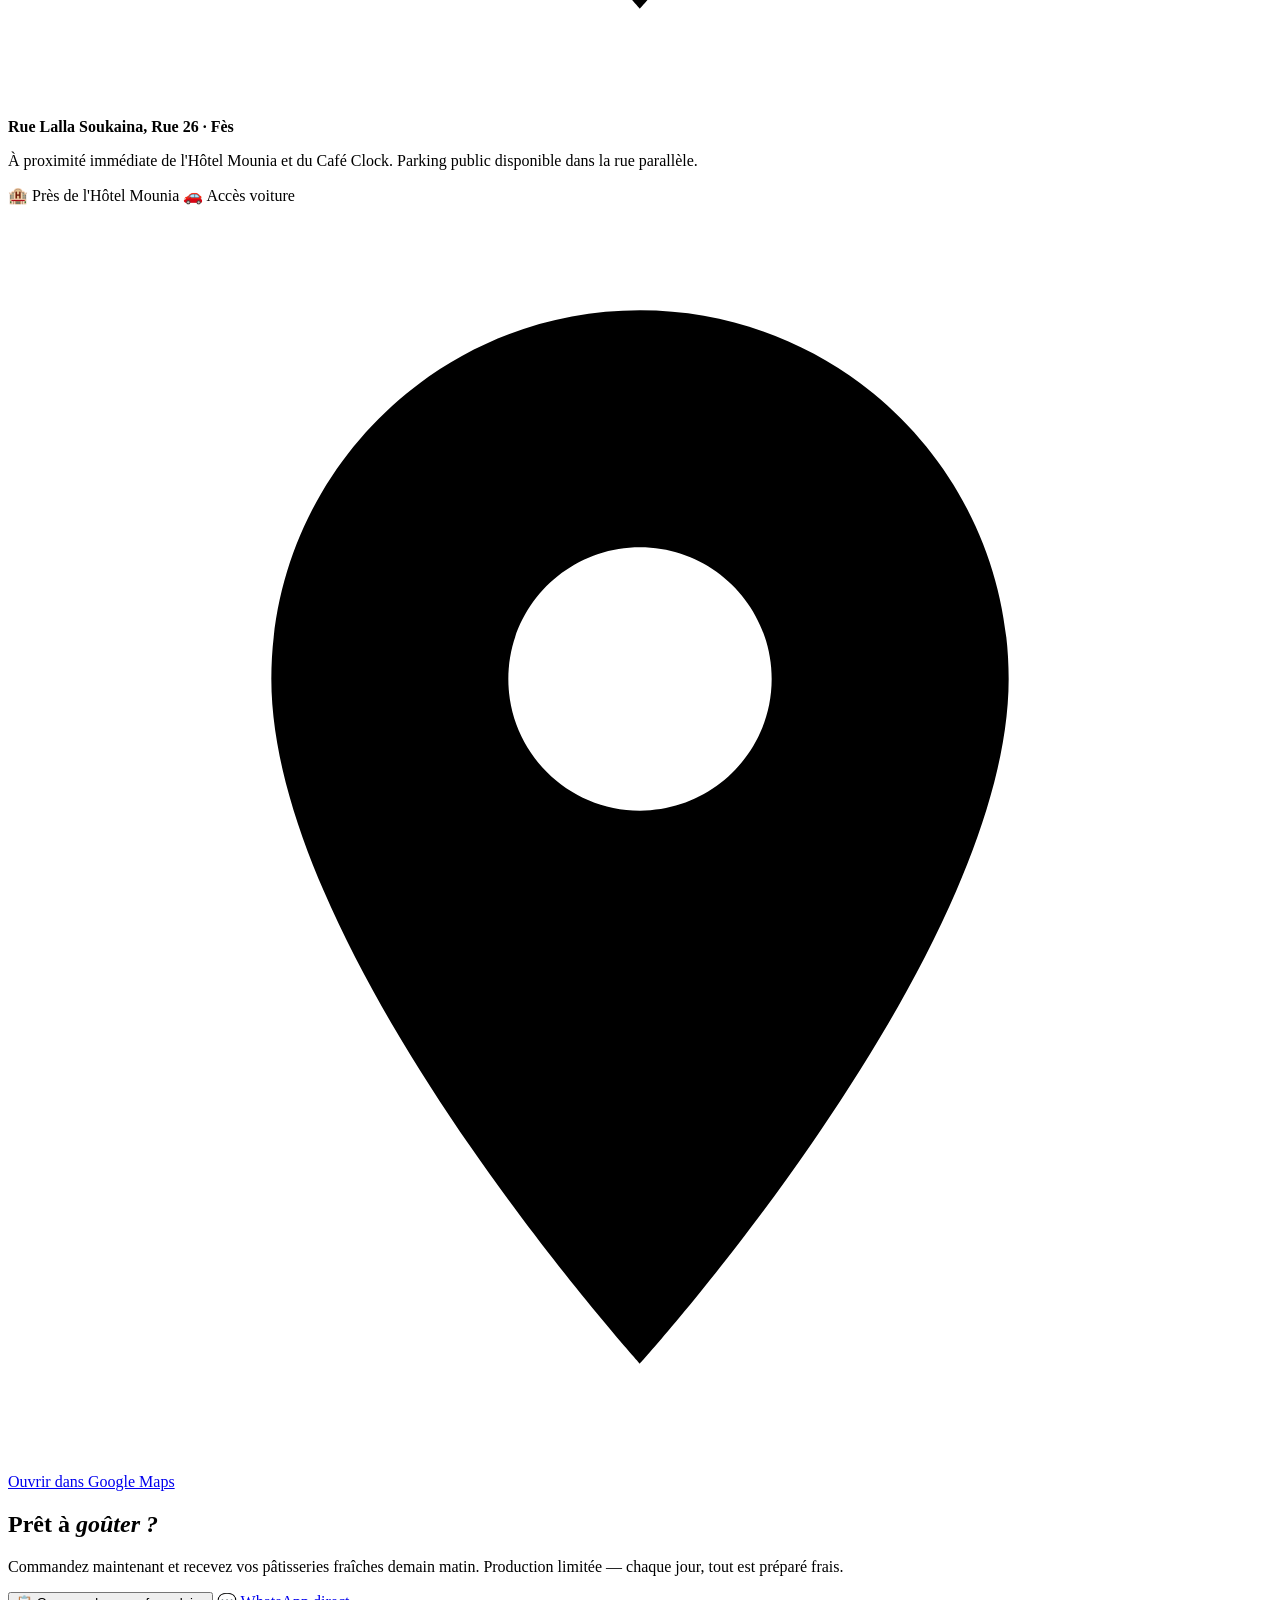
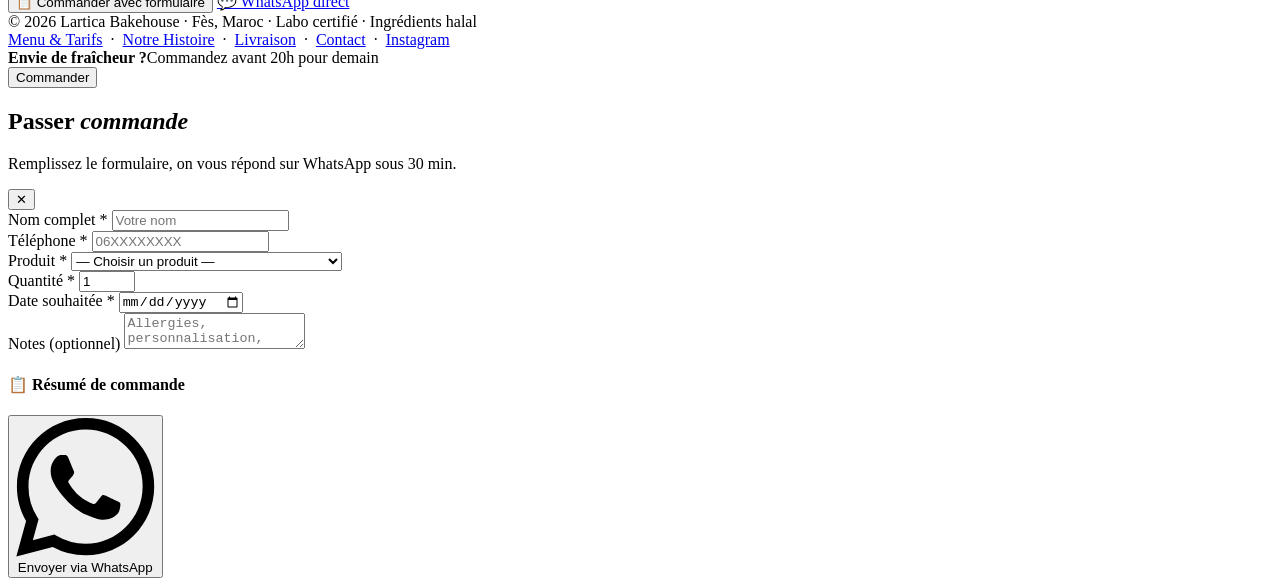
==== commit 792013c9: "Update story feature text in index.html Removed mention of halal certification from the text." ====
--- a/index.html
+++ b/index.html
@@ -294,7 +294,7 @@
           <div class="story-features">
             <div class="story-feature fade-up"><div class="story-feature-icon" aria-hidden="true">🧈</div><div class="story-feature-text"><strong>Beurre AOP Charentes-Poitou</strong><span>Pas de margarine, jamais. Le feuilletage authentique demande du vrai beurre français.</span></div></div>
             <div class="story-feature fade-up"><div class="story-feature-icon" aria-hidden="true">⏱️</div><div class="story-feature-text"><strong>Fermentation lente 48h</strong><span>Le goût ne se précipite pas. Nos croissants reposent 48h pour développer les arômes.</span></div></div>
-            <div class="story-feature fade-up"><div class="story-feature-icon" aria-hidden="true">✓</div><div class="story-feature-text"><strong>Labo certifié conforme</strong><span>Hygiène stricte, traçabilité des ingrédients, certification halal disponible sur demande.</span></div></div>
+            <div class="story-feature fade-up"><div class="story-feature-icon" aria-hidden="true">✓</div><div class="story-feature-text"><strong>Labo certifié conforme</strong><span>Hygiène stricte, traçabilité des ingrédients.</span></div></div>
             <div class="story-feature fade-up"><div class="story-feature-icon" aria-hidden="true">🚚</div><div class="story-feature-text"><strong>Livraison soignée à Fès</strong><span>Ville Nouvelle, Médina, et alentours. Emballage spécial pour préserver le feuilletage.</span></div></div>
           </div>
         </div>
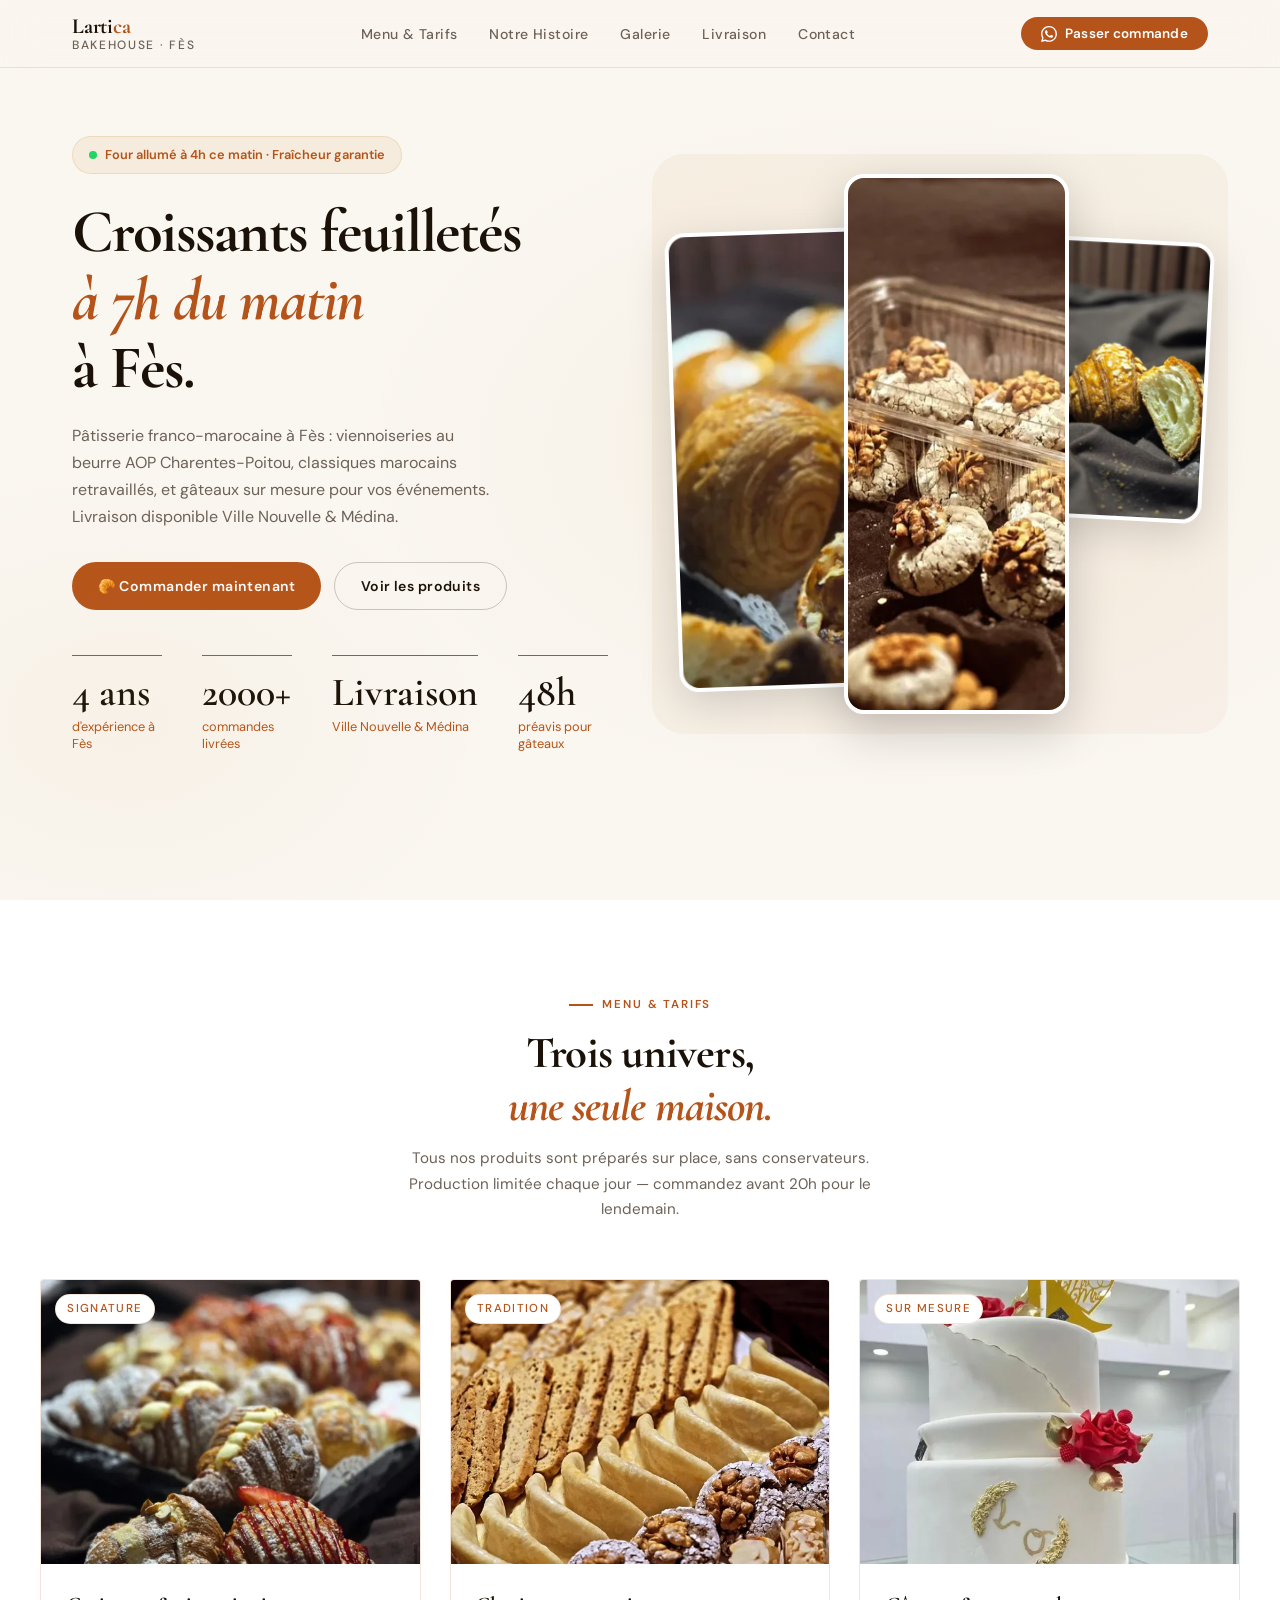
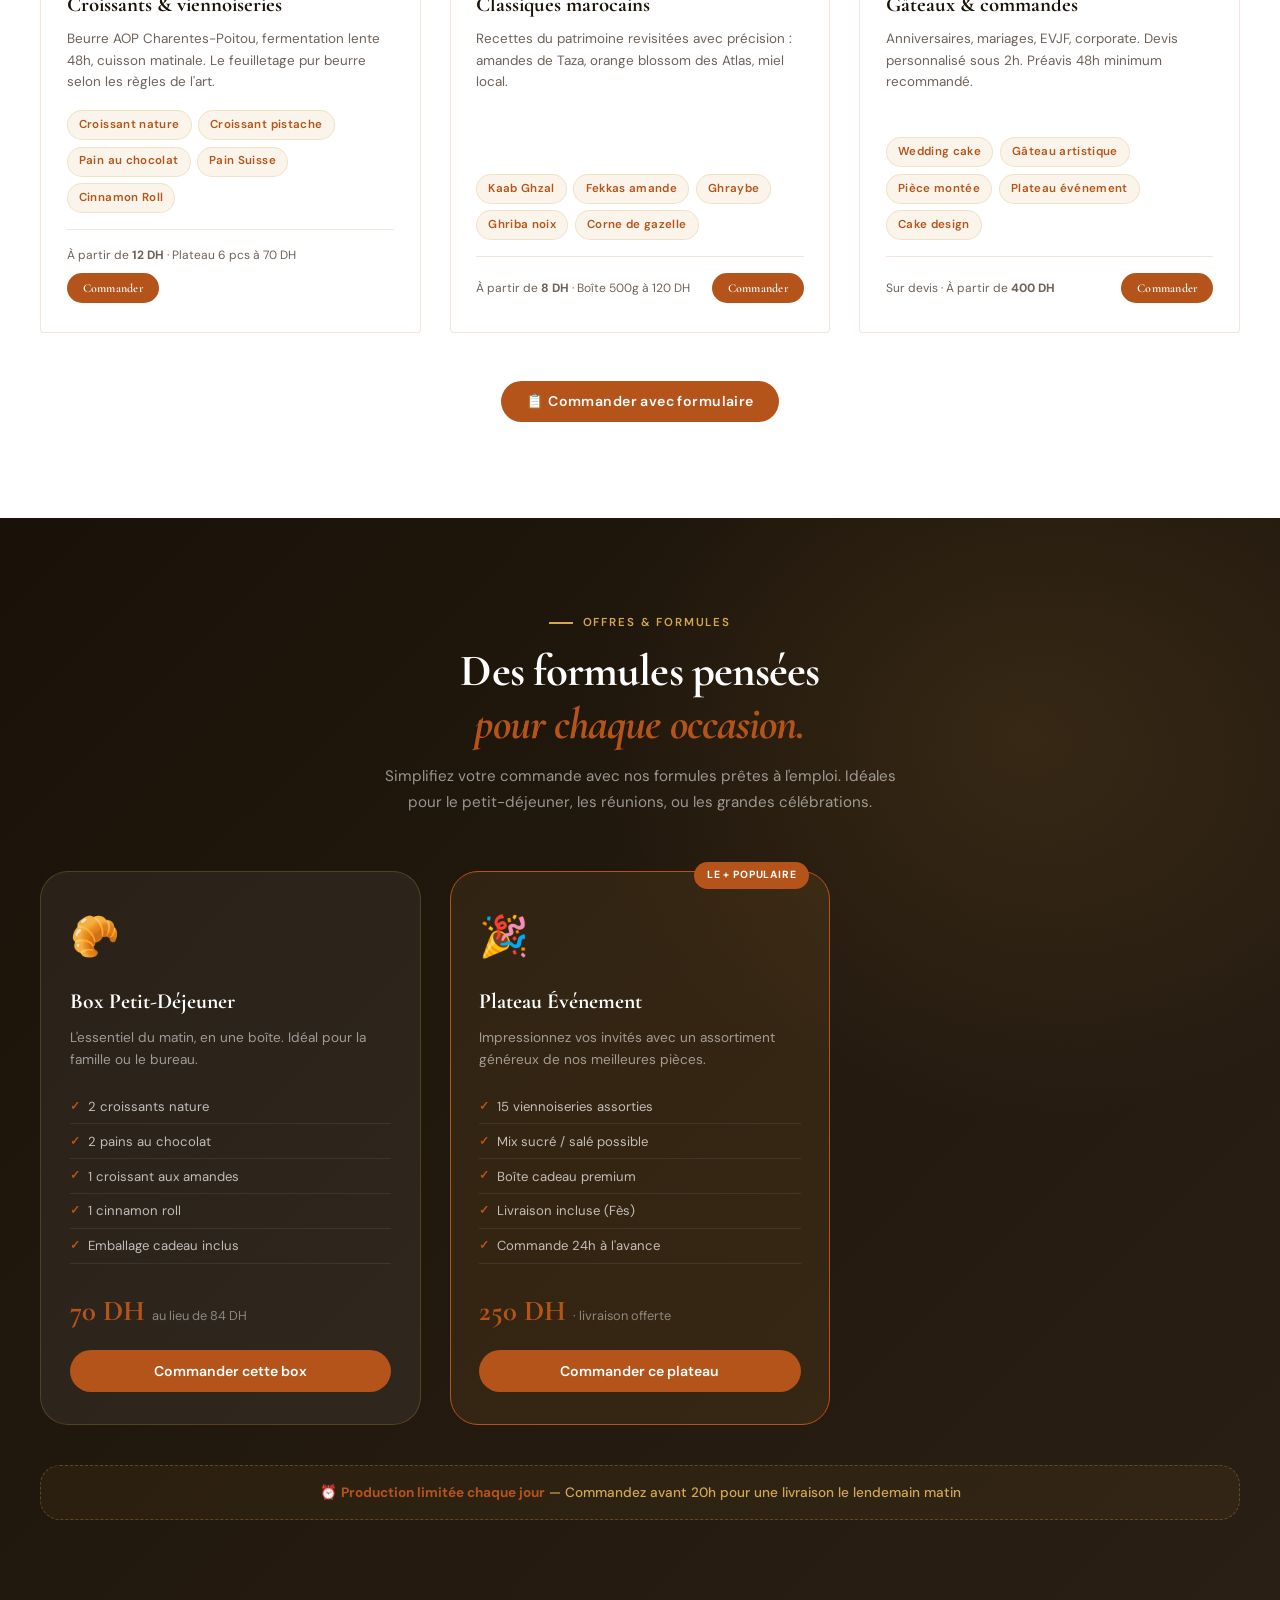
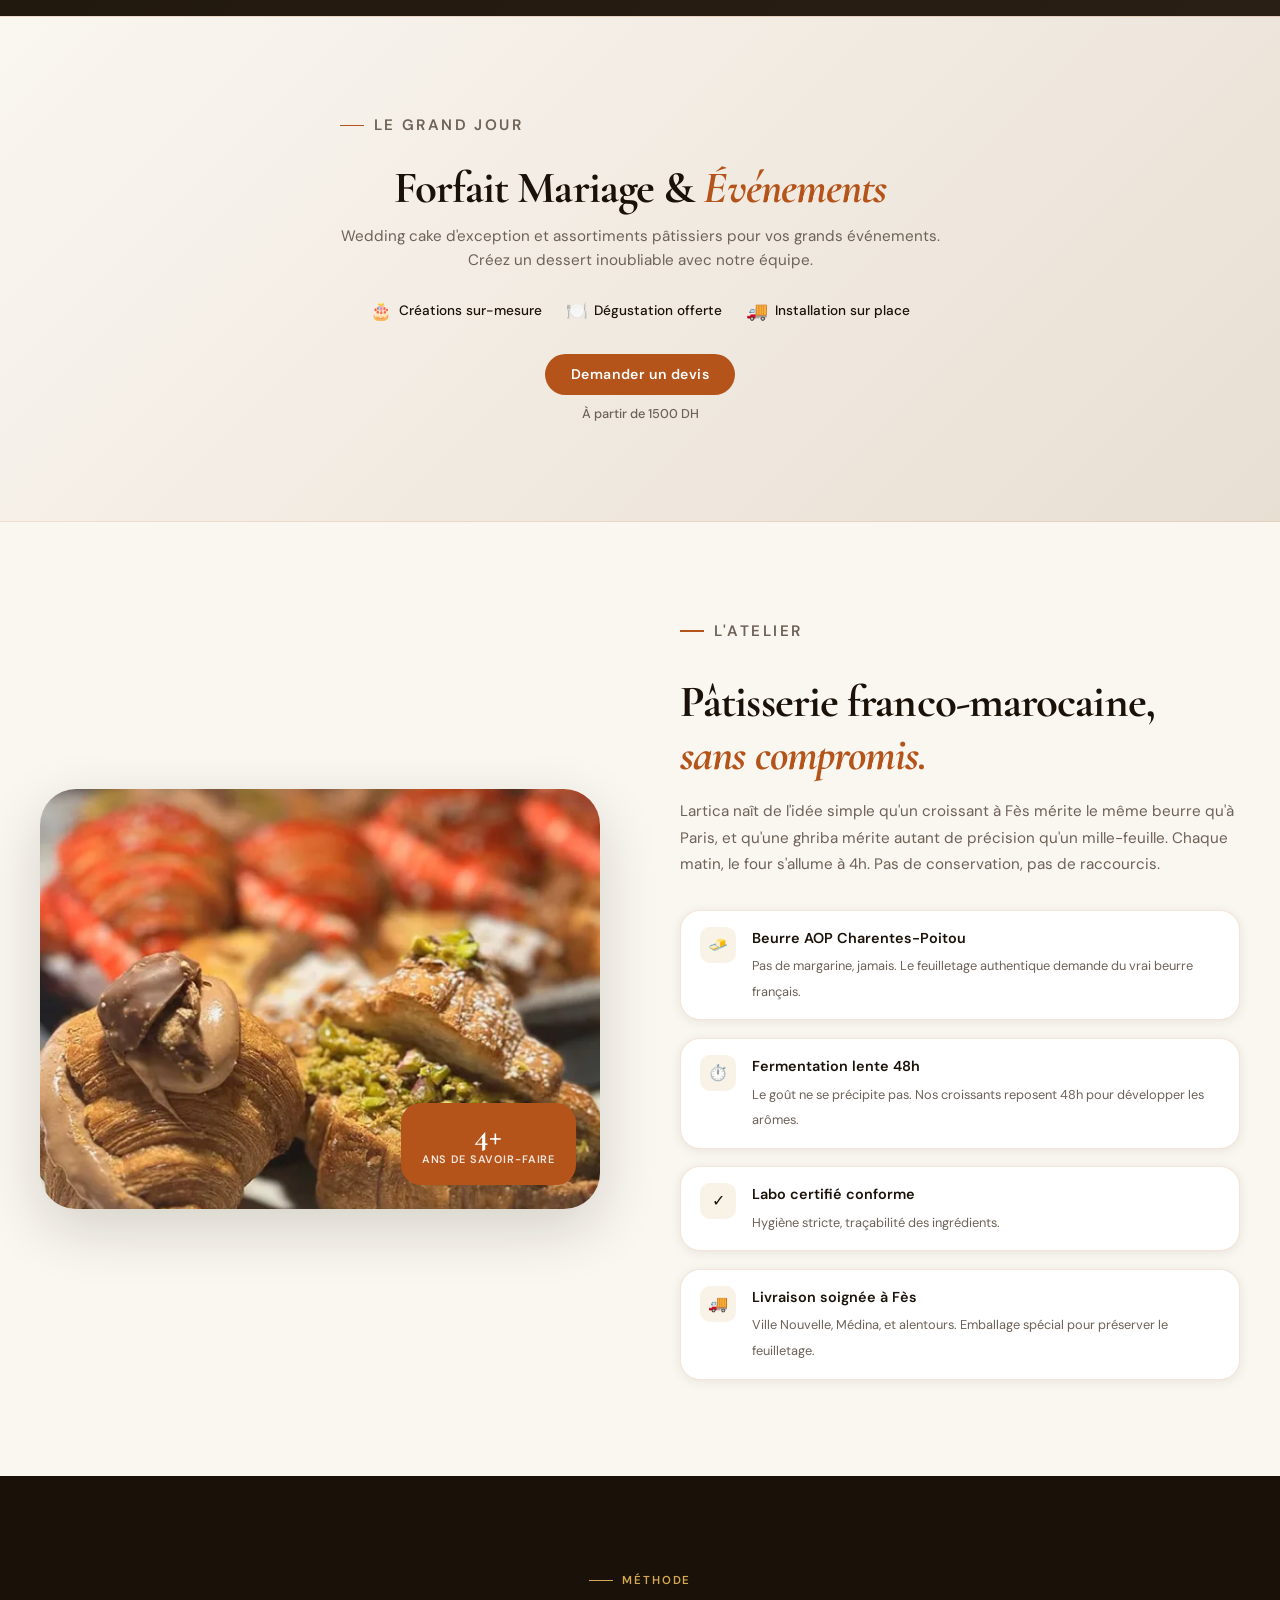
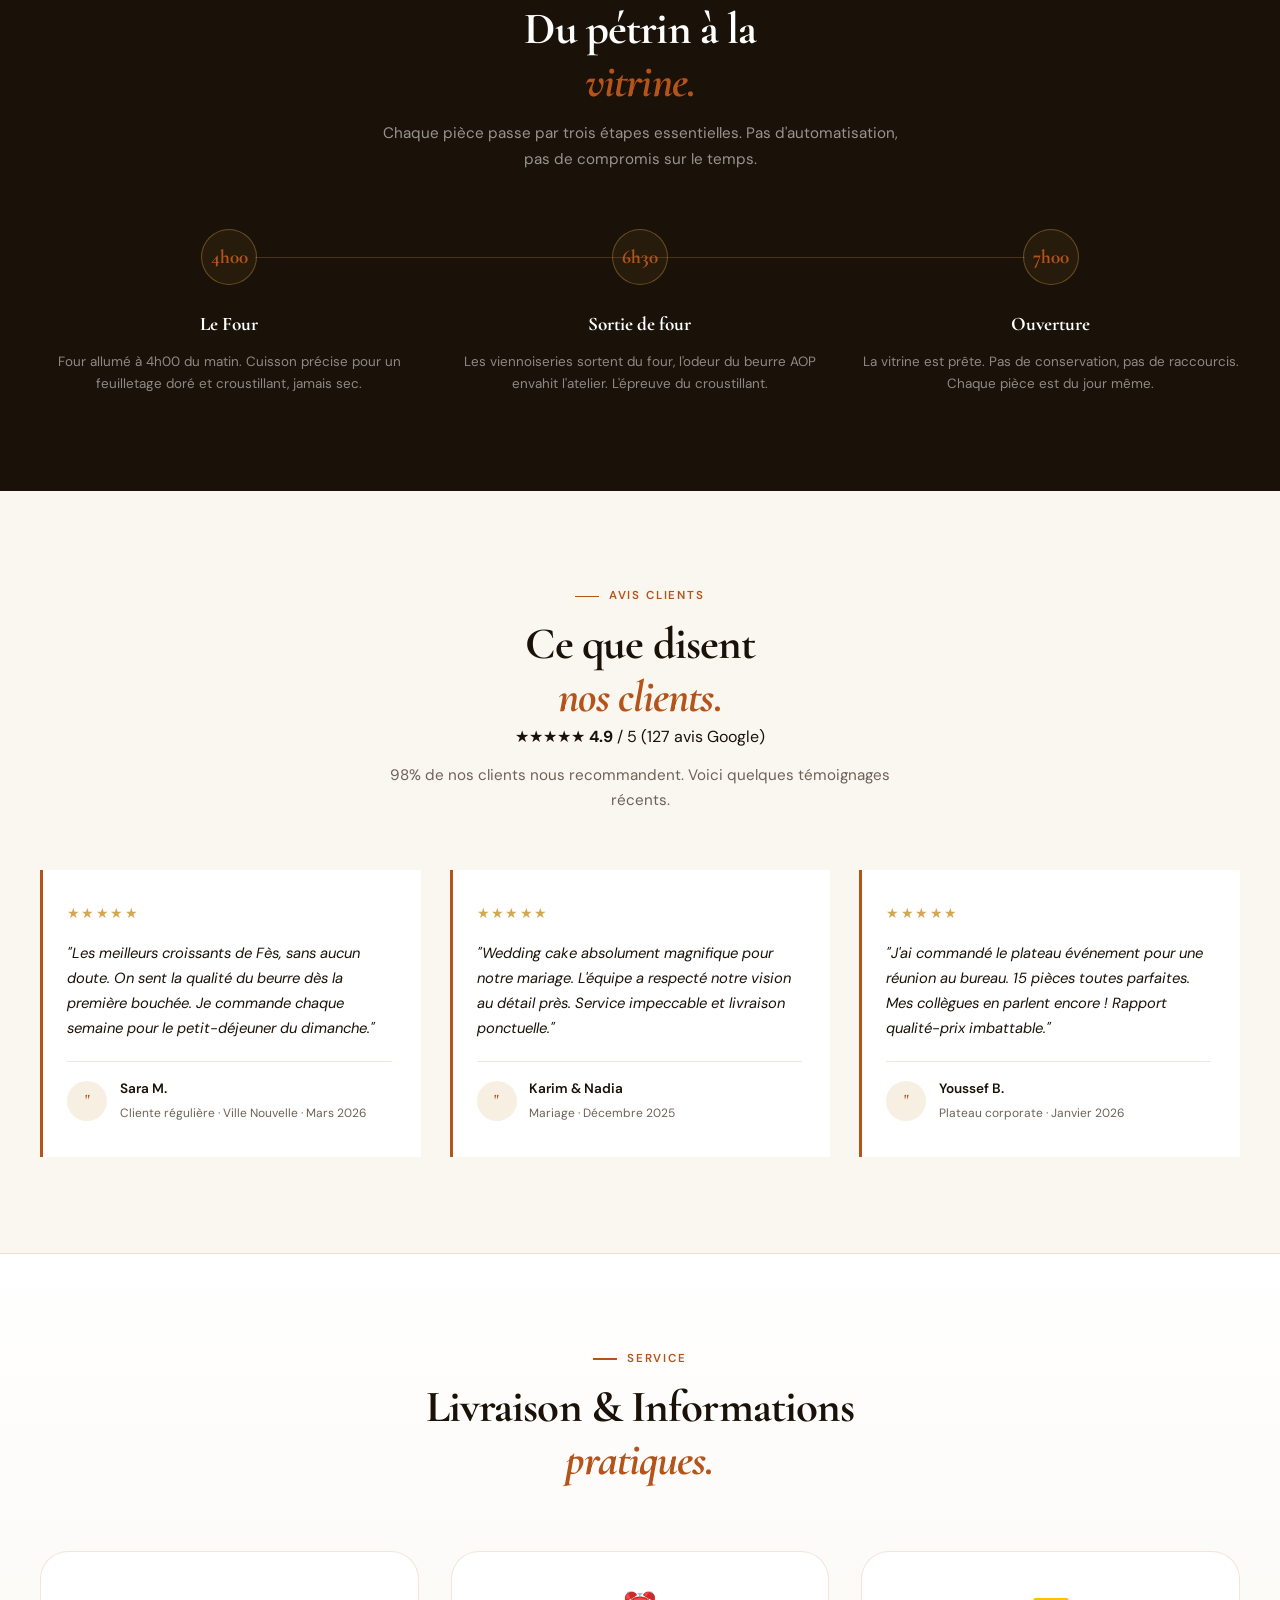
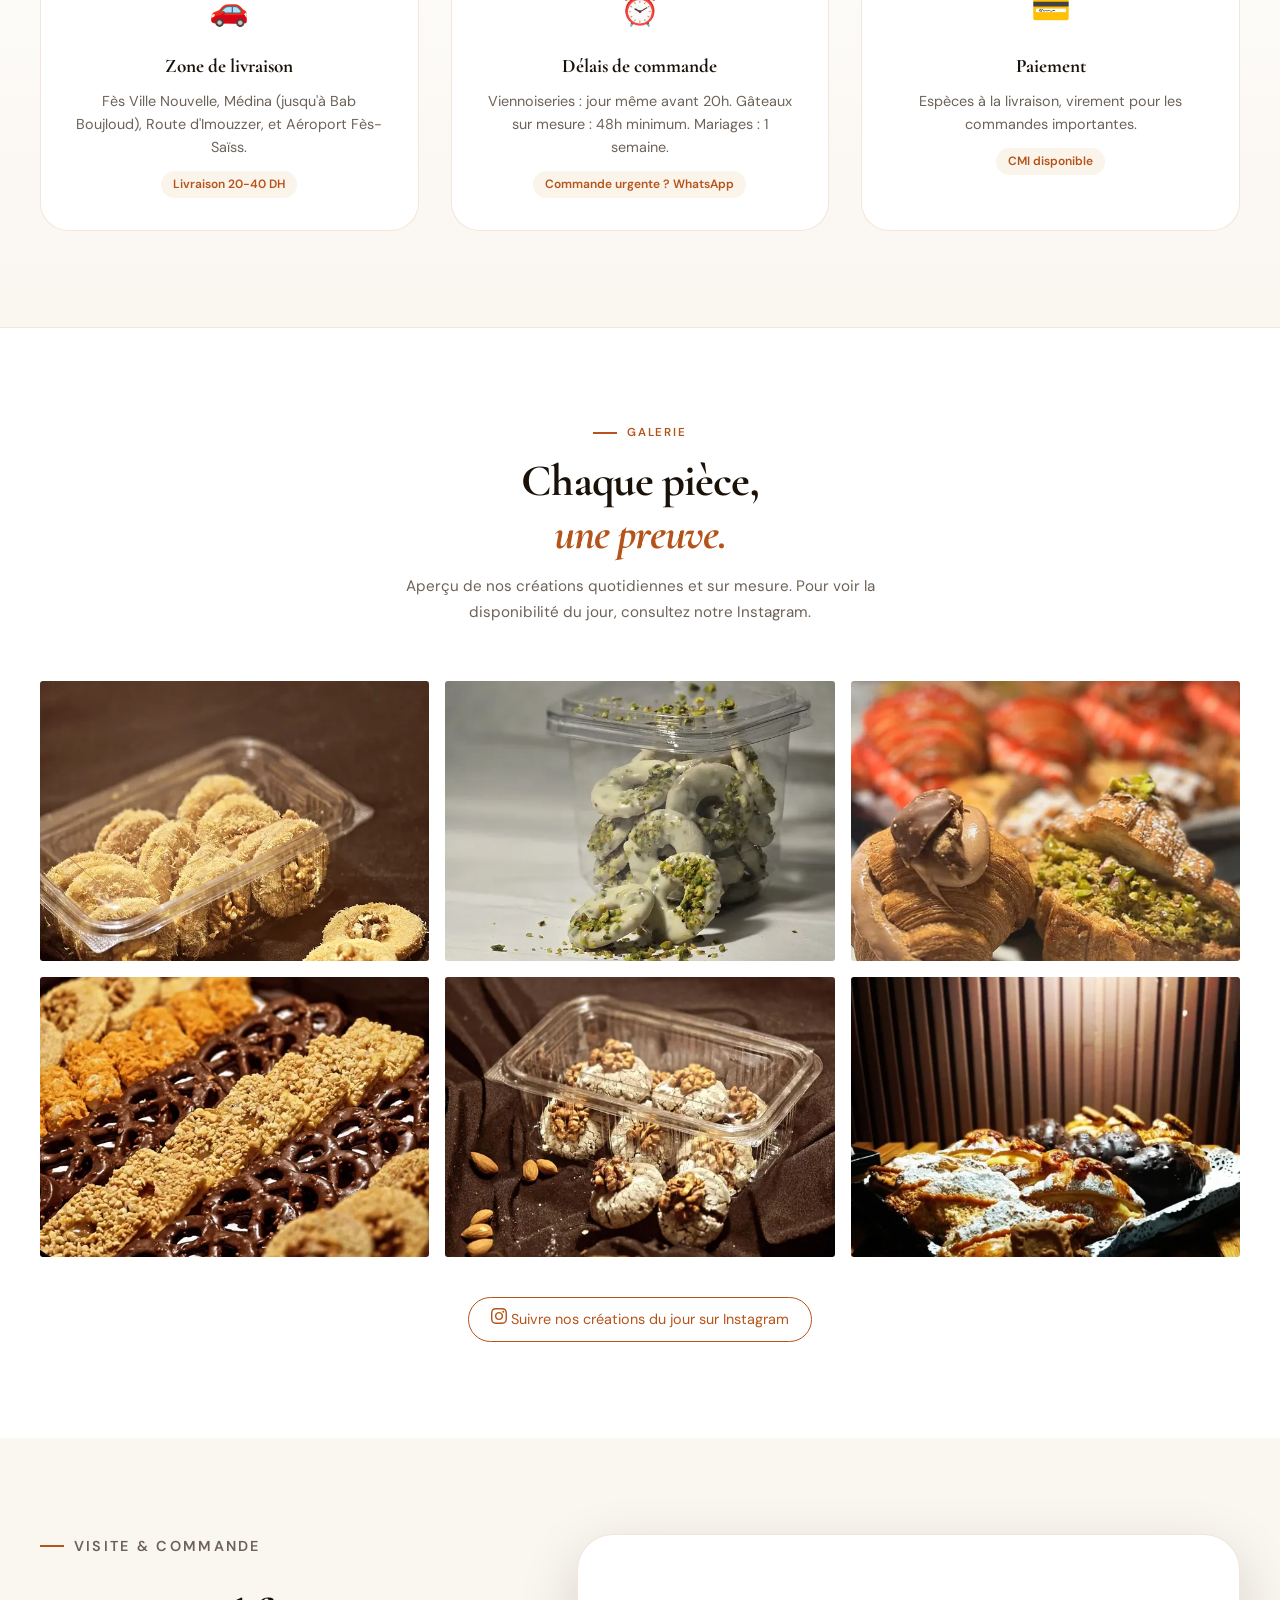
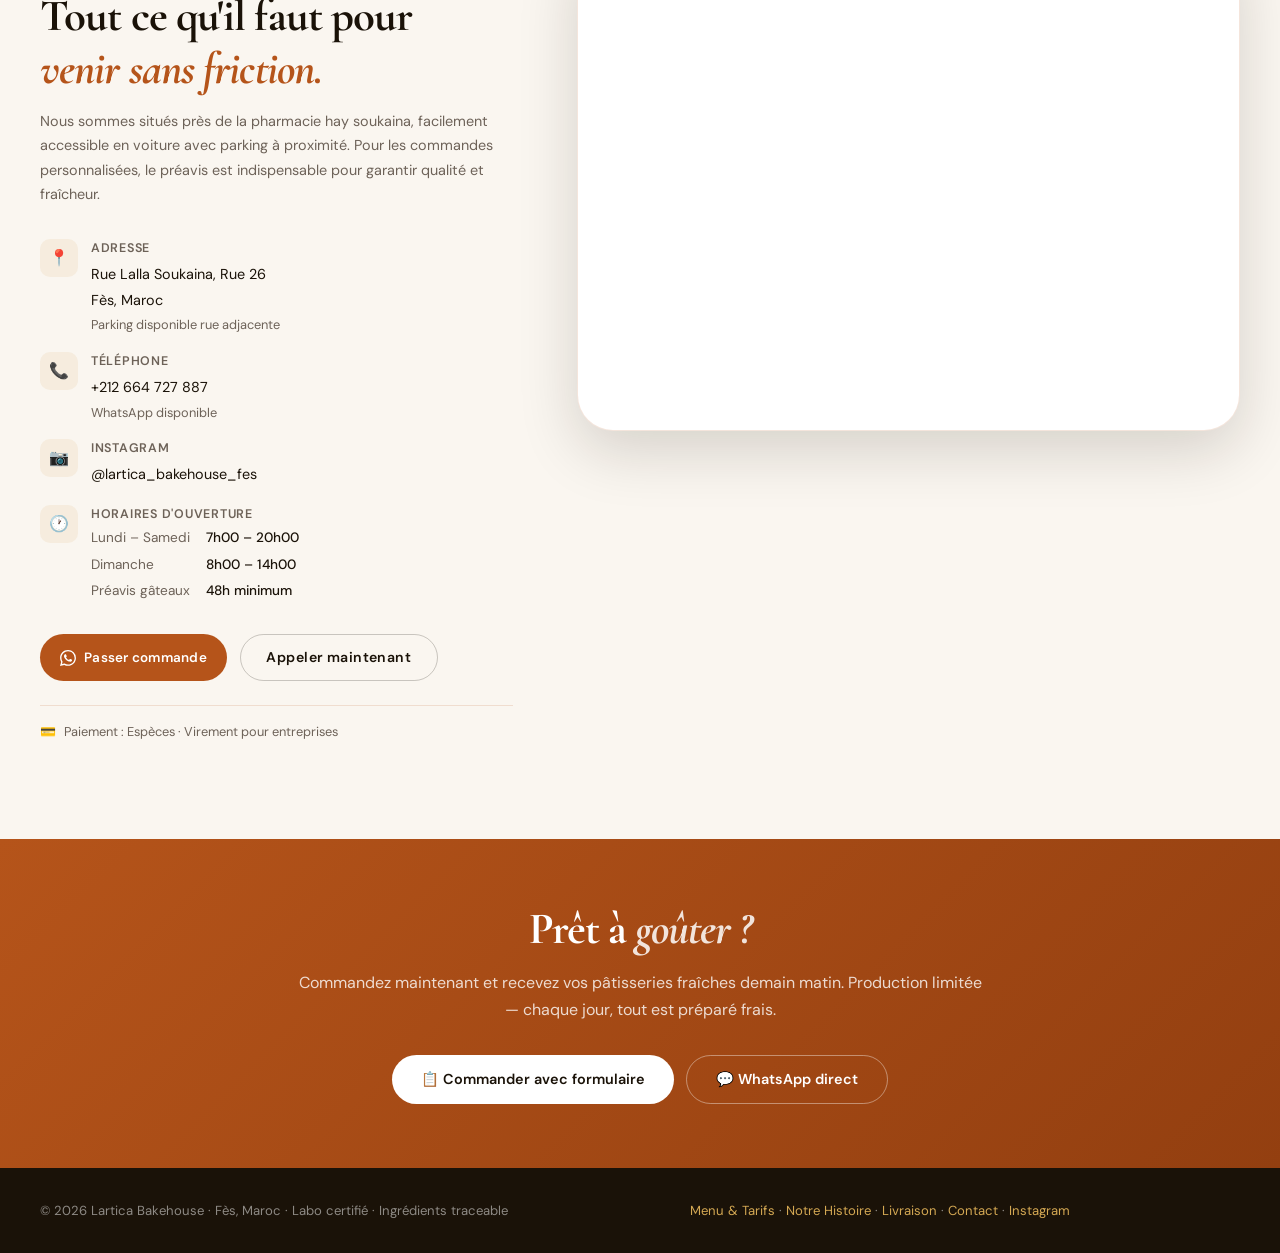
==== commit 81f84f99: "feat: implement enhanced cart system and add site assets with sitemap configuration" ====
--- a/index.html
+++ b/index.html
@@ -9,20 +9,18 @@
   <link rel="canonical" href="https://www.larticabakehouse.ma" />
 
   <!-- Open Graph -->
-  <meta property="og:title" content="Lartica Bakehouse — Pâtisserie Artisanale Fès" />
-  <meta property="og:description" content="Croissants frais à 7h, pâtisseries marocaines et gâteaux sur mesure à Fès. Livraison Ville Nouvelle &amp; Médina." />
-  <meta property="og:type" content="website" />
-  <meta property="og:url" content="https://www.larticabakehouse.ma" />
-  <meta property="og:image" content="https://www.larticabakehouse.ma/images/hero-main.webp" />
-  <meta property="og:image:width" content="1200" />
-  <meta property="og:image:height" content="630" />
+  <meta property="og:title" content="Lartica Bakehouse — Pâtisserie Artisanale à Fès">
+  <meta property="og:description" content="Croissants au beurre AOP, classiques marocains et gâteaux sur mesure. Livraison Fès Ville Nouvelle & Médina.">
+  <meta property="og:image" content="https://simosails.github.io/LarticaBakehouse/images/hero-main.webp">
+  <meta property="og:url" content="https://simosails.github.io/LarticaBakehouse/">
+  <meta property="og:type" content="website">
   <meta property="og:locale" content="fr_FR" />
 
   <!-- Twitter Cards -->
-  <meta name="twitter:card" content="summary_large_image" />
+  <meta name="twitter:card" content="summary_large_image">
   <meta name="twitter:title" content="Lartica Bakehouse — Pâtisserie Artisanale Fès" />
   <meta name="twitter:description" content="Croissants feuilletés et gâteaux sur mesure à Fès. Qualité française, saveurs marocaines." />
-  <meta name="twitter:image" content="https://www.larticabakehouse.ma/images/hero-main.webp" />
+  <meta name="twitter:image" content="https://simosails.github.io/LarticaBakehouse/images/hero-main.webp" />
 
   <!-- Preconnect & Preload -->
   <link rel="preconnect" href="https://fonts.googleapis.com" />
@@ -31,7 +29,7 @@
   <link rel="dns-prefetch" href="//wa.me" />
   <link rel="preload" href="css/styles.css" as="style" />
 
-  <link href="https://fonts.googleapis.com/css2?family=Playfair+Display:ital,wght@0,400;0,500;0,600;0,700;1,400;1,500&family=Jost:wght@300;400;500;600&display=swap" rel="stylesheet" />
+  <link href="https://fonts.googleapis.com/css2?family=Cormorant+Garamond:ital,wght@0,400;0,600;1,400;1,600&family=DM+Sans:wght@400;500&display=swap" rel="stylesheet" />
   <link rel="stylesheet" href="css/styles.css" />
 
   <!-- Schema.org JSON-LD -->
@@ -43,7 +41,7 @@
     "image": "https://www.larticabakehouse.ma/images/hero-main.webp",
     "address": {
       "@type": "PostalAddress",
-      "streetAddress": "Rue Lalla Soukaina, Rue 26, près de l'Hôtel Mounia",
+      "streetAddress": "Rue Lalla Soukaina, Rue 26",
       "addressLocality": "Fès",
       "addressRegion": "Fès-Meknès",
       "addressCountry": "MA"
@@ -55,7 +53,7 @@
     "url": "https://www.larticabakehouse.ma",
     "sameAs": ["https://www.instagram.com/lartica_bakehouse_fes"],
     "servesCuisine": ["Pâtisserie française", "Pâtisserie marocaine", "Viennoiserie"],
-    "paymentAccepted": ["Espèces", "Carte bancaire", "Virement"],
+    "paymentAccepted": ["Espèces", "Virement"],
     "aggregateRating": { "@type": "AggregateRating", "ratingValue": "4.9", "reviewCount": "127" },
     "openingHoursSpecification": [
       {"@type":"OpeningHoursSpecification","dayOfWeek":["Monday","Tuesday","Wednesday","Thursday","Friday","Saturday"],"opens":"07:00","closes":"20:00"},
@@ -75,10 +73,6 @@
 
   <a class="skip-nav" href="#main-content">Aller au contenu</a>
 
-  <!-- Floating WhatsApp Button (Mobile) -->
-  <a href="https://wa.me/212664727887?text=Bonjour%20Lartica%20Bakehouse%2C%20je%20souhaite%20passer%20une%20commande." class="whatsapp-float" aria-label="Commander sur WhatsApp" target="_blank" rel="noopener">
-    <svg viewBox="0 0 24 24" aria-hidden="true"><path d="M17.472 14.382c-.297-.149-1.758-.867-2.03-.967-.273-.099-.471-.148-.67.15-.197.297-.767.966-.94 1.164-.173.199-.347.223-.644.075-.297-.15-1.255-.463-2.39-1.475-.883-.788-1.48-1.761-1.653-2.059-.173-.297-.018-.458.13-.606.134-.133.298-.347.446-.52.149-.174.198-.298.298-.497.099-.198.05-.371-.025-.52-.075-.149-.669-1.612-.916-2.207-.242-.579-.487-.5-.669-.51-.173-.008-.371-.01-.57-.01-.198 0-.52.074-.792.372-.272.297-1.04 1.016-1.04 2.479 0 1.462 1.065 2.875 1.213 3.074.149.198 2.096 3.2 5.077 4.487.709.306 1.262.489 1.694.625.712.227 1.36.195 1.871.118.571-.085 1.758-.719 2.006-1.413.248-.694.248-1.289.173-1.413-.074-.124-.272-.198-.57-.347m-5.421 7.403h-.004a9.87 9.87 0 01-5.031-1.378l-.361-.214-3.741.982.998-3.648-.235-.374a9.86 9.86 0 01-1.51-5.26c.001-5.45 4.436-9.884 9.888-9.884 2.64 0 5.122 1.03 6.988 2.898a9.825 9.825 0 012.893 6.994c-.003 5.45-4.437 9.884-9.885 9.884m8.413-18.297A11.815 11.815 0 0012.05 0C5.495 0 .16 5.335.157 11.892c0 2.096.547 4.142 1.588 5.945L.057 24l6.305-1.654a11.882 11.882 0 005.683 1.448h.005c6.554 0 11.89-5.335 11.893-11.893a11.821 11.821 0 00-3.48-8.413Z"/></svg>
-  </a>
 
   <!-- ─── HEADER ─────────────────────────── -->
   <header id="site-header">
@@ -125,7 +119,7 @@
             <span class="pulse" aria-hidden="true"></span>
             Four allumé à 4h ce matin · Fraîcheur garantie
           </div>
-          <p class="hero-eyebrow" aria-hidden="true">Pâtisserie artisanale · Fès</p>
+
           <h1>Croissants feuilletés<br><em>à 7h du matin</em><br>à Fès.</h1>
           <p class="hero-sub">Pâtisserie franco-marocaine à Fès : viennoiseries au beurre AOP Charentes-Poitou, classiques marocains retravaillés, et gâteaux sur mesure pour vos événements. Livraison disponible Ville Nouvelle &amp; Médina.</p>
           <div class="hero-ctas">
@@ -133,23 +127,28 @@
             <a href="#menu" class="btn-outline" aria-label="Voir notre menu et tarifs">Voir les produits</a>
           </div>
           <div class="hero-stats" role="list" aria-label="Chiffres clés">
-            <div class="stat-card" role="listitem"><div class="stat-value">4 ans</div><div class="stat-label">d'expérience à Fès</div></div>
-            <div class="stat-card" role="listitem"><div class="stat-value">2 000+</div><div class="stat-label">commandes livrées</div></div>
-            <div class="stat-card" role="listitem"><div class="stat-value">Livraison</div><div class="stat-label">Ville Nouvelle &amp; Médina</div></div>
-            <div class="stat-card" role="listitem"><div class="stat-value">48h</div><div class="stat-label">préavis pour gâteaux</div></div>
+            <div class="stat-item" role="listitem"><div class="stat-number">4 ans</div><div class="stat-label">d'expérience à Fès</div></div>
+            <div class="stat-item" role="listitem"><div class="stat-number">2000+</div><div class="stat-label">commandes livrées</div></div>
+            <div class="stat-item" role="listitem"><div class="stat-number">Livraison</div><div class="stat-label">Ville Nouvelle &amp; Médina</div></div>
+            <div class="stat-item" role="listitem"><div class="stat-number">48h</div><div class="stat-label">préavis pour gâteaux</div></div>
           </div>
         </div>
         <div class="hero-images" aria-hidden="true">
-          <div class="hero-card hero-card-main">
-            <img src="images/hero-main.webp" alt="Viennoiseries fraîches Lartica : croissants, pains au chocolat et escargots" width="912" height="640" fetchpriority="high" />
-            <div class="hero-badge">Fraîcheur <span>quotidienne</span></div>
-          </div>
-          <div class="hero-card hero-card-tall">
-            <img src="images/hero-tall.webp" alt="Naked cake aux fruits rouges préparé en atelier" width="456" height="640" loading="lazy" />
-          </div>
-          <div class="hero-card hero-card-side">
-            <img src="images/hero-side.webp" alt="Croissant aux amandes feuilleté, mie alvéolée" width="408" height="476" loading="lazy" />
-          </div>
+          <img class="hero-main" src="images/hero-main.webp"
+               srcset="images/hero-main-1200.webp 1200w, images/hero-main-600.webp 600w"
+               sizes="(max-width: 768px) 100vw, 60vw"
+               alt="Viennoiseries fraîches Lartica : croissants, pains au chocolat et escargots"
+               width="912" height="640" loading="eager" fetchpriority="high" />
+          <img class="hero-tall" src="images/hero-tall.webp"
+               srcset="images/hero-tall.webp 1200w, images/hero-tall.webp 600w"
+               sizes="(max-width: 768px) 100vw, 38vw"
+               alt="Naked cake aux fruits rouges préparé en atelier"
+               width="456" height="640" loading="eager" fetchpriority="high" />
+          <img class="hero-side" src="images/hero-side.webp"
+               srcset="images/hero-side.webp 1200w, images/hero-side.webp 600w"
+               sizes="(max-width: 768px) 100vw, 28vw"
+               alt="Croissant aux amandes feuilleté, mie alvéolée"
+               width="408" height="476" loading="eager" fetchpriority="high" />
         </div>
       </div>
     </section>
@@ -167,7 +166,7 @@
           <!-- Viennoiserie -->
           <article class="menu-card fade-up" aria-label="Viennoiseries et croissants">
             <div class="menu-card-img">
-              <img src="images/menu-viennoiseries.webp" alt="Plateau de croissants fourrés à la crème et fraise, viennoiseries Lartica" width="600" height="450" loading="lazy" />
+              <img src="images/menu-viennoiseries.webp" alt="Plateau de croissants fourrés à la crème et fraise, viennoiseries Lartica" width="600" height="450" loading="lazy" decoding="async" />
               <span class="menu-card-badge">Signature</span>
             </div>
             <div class="menu-card-body">
@@ -178,7 +177,7 @@
               </ul>
               <div class="price-tag">
                 <span>À partir de <strong>12 DH</strong> · Plateau 6 pcs à 70 DH</span>
-                <button class="quick-order-btn" data-open-order data-product="Croissants & viennoiseries">Commander</button>
+                <button class="quick-order-btn" data-open-order data-product="Croissants & viennoiseries" aria-label="Commander des croissants et viennoiseries">Commander</button>
               </div>
             </div>
           </article>
@@ -186,7 +185,7 @@
           <!-- Marocains -->
           <article class="menu-card fade-up" aria-label="Pâtisseries marocaines traditionnelles">
             <div class="menu-card-img">
-              <img src="images/menu-marocains.webp" alt="Plateau de pâtisseries marocaines : kaab ghzal, fekkas, ghraybe aux noix" width="600" height="450" loading="lazy" />
+              <img src="images/menu-marocains.webp" alt="Plateau de pâtisseries marocaines : kaab ghzal, fekkas, ghraybe aux noix" width="600" height="450" loading="lazy" decoding="async" />
               <span class="menu-card-badge">Tradition</span>
             </div>
             <div class="menu-card-body">
@@ -197,7 +196,7 @@
               </ul>
               <div class="price-tag">
                 <span>À partir de <strong>8 DH</strong> · Boîte 500g à 120 DH</span>
-                <button class="quick-order-btn" data-open-order data-product="Classiques marocains">Commander</button>
+                <button class="quick-order-btn" data-open-order data-product="Classiques marocains" aria-label="Commander des classiques marocains">Commander</button>
               </div>
             </div>
           </article>
@@ -205,7 +204,7 @@
           <!-- Gâteaux -->
           <article class="menu-card fade-up" aria-label="Gâteaux et commandes sur mesure">
             <div class="menu-card-img">
-              <img src="images/menu-gateaux.webp" alt="Wedding cake Lartica : pièce montée fondant blanc, roses rouges et décors dorés" width="600" height="450" loading="lazy" />
+              <img src="images/menu-gateaux.webp" alt="Wedding cake Lartica : pièce montée fondant blanc, roses rouges et décors dorés" width="600" height="450" loading="lazy" decoding="async" />
               <span class="menu-card-badge">Sur mesure</span>
             </div>
             <div class="menu-card-body">
@@ -216,7 +215,7 @@
               </ul>
               <div class="price-tag">
                 <span>Sur devis · À partir de <strong>400 DH</strong></span>
-                <button class="quick-order-btn" data-open-order data-product="Gâteaux sur mesure">Commander</button>
+                <button class="quick-order-btn" data-open-order data-product="Gâteaux sur mesure" aria-label="Commander des gâteaux sur mesure">Commander</button>
               </div>
             </div>
           </article>
@@ -260,20 +259,31 @@
             <button class="bundle-order-btn" data-open-order data-product="Plateau Événement (15 pcs)">Commander ce plateau</button>
           </div>
 
-          <div class="bundle-card fade-up">
-            <div class="bundle-icon" aria-hidden="true">💒</div>
-            <h3>Forfait Mariage</h3>
-            <p class="bundle-desc">Wedding cake personnalisé + plateaux de pâtisseries pour le grand jour.</p>
-            <ul class="bundle-includes">
-              <li>Wedding cake sur mesure</li><li>Plateau 50 pièces assorties</li><li>Dégustation offerte</li><li>Livraison &amp; installation</li><li>Préavis 1 semaine</li>
-            </ul>
-            <div class="bundle-price">Sur devis <span>· à partir de 1500 DH</span></div>
-            <button class="bundle-order-btn" data-open-order data-product="Forfait Mariage">Demander un devis</button>
-          </div>
+
         </div>
 
         <div class="urgency-strip fade-up">
           <p>⏰ <strong>Production limitée chaque jour</strong> — Commandez avant 20h pour une livraison le lendemain matin</p>
+        </div>
+      </div>
+    </section>
+
+    <!-- ─── FORFAIT MARIAGE BANNER ───────────────── -->
+    <section id="forfait-mariage" aria-labelledby="mariage-heading" class="mariage-banner">
+      <div class="mariage-inner">
+        <div class="mariage-content fade-up">
+          <p class="section-eyebrow">Le Grand Jour</p>
+          <h2 id="mariage-heading">Forfait Mariage &amp; <em>Événements</em></h2>
+          <p>Wedding cake d'exception et assortiments pâtissiers pour vos grands événements. Créez un dessert inoubliable avec notre équipe.</p>
+          <ul class="mariage-perks">
+            <li><span aria-hidden="true">🎂</span> Créations sur-mesure</li>
+            <li><span aria-hidden="true">🍽️</span> Dégustation offerte</li>
+            <li><span aria-hidden="true">🚚</span> Installation sur place</li>
+          </ul>
+          <div class="mariage-cta-wrap">
+            <button class="btn-primary" data-open-order data-product="Forfait Mariage">Demander un devis</button>
+            <span class="mariage-price">À partir de 1500 DH</span>
+          </div>
         </div>
       </div>
     </section>
@@ -282,7 +292,7 @@
     <section id="histoire" aria-labelledby="story-heading">
       <div class="story-inner">
         <div class="story-image-wrap">
-          <img src="images/story-baker.webp" alt="Plateau signature Lartica Bakehouse : entremets, gâteaux kiwi et tranches garnies" width="800" height="600" loading="lazy" />
+          <img src="images/story-baker.webp" alt="Plateau signature Lartica Bakehouse : entremets, gâteaux kiwi et tranches garnies" width="800" height="600" loading="lazy" decoding="async" />
           <div class="story-image-accent" aria-hidden="true">
             <div class="big">4+</div><div class="small">ans de savoir-faire</div>
           </div>
@@ -310,9 +320,9 @@
           <p class="section-lead">Chaque pièce passe par trois étapes essentielles. Pas d'automatisation, pas de compromis sur le temps.</p>
         </div>
         <div class="process-steps">
-          <div class="process-step fade-up"><div class="process-num" aria-hidden="true">01</div><h3>Fermentation</h3><p>Pâte préparée la veille, fermentation lente 48h au froid. Le développement des arômes ne se précipite pas.</p></div>
-          <div class="process-step fade-up"><div class="process-num" aria-hidden="true">02</div><h3>Façonnage</h3><p>Tourage manuel du beurre AOP, découpe au couteau, façonnage individuel. Chaque pièce est unique.</p></div>
-          <div class="process-step fade-up"><div class="process-num" aria-hidden="true">03</div><h3>Cuisson matinale</h3><p>Four allumé à 4h du matin. Cuisson précise pour un feuilletage doré et croustillant, jamais sec.</p></div>
+          <div class="process-step fade-up"><div class="process-num" aria-hidden="true">4h00</div><h3>Le Four</h3><p>Four allumé à 4h00 du matin. Cuisson précise pour un feuilletage doré et croustillant, jamais sec.</p></div>
+          <div class="process-step fade-up"><div class="process-num" aria-hidden="true">6h30</div><h3>Sortie de four</h3><p>Les viennoiseries sortent du four, l'odeur du beurre AOP envahit l'atelier. L'épreuve du croustillant.</p></div>
+          <div class="process-step fade-up"><div class="process-num" aria-hidden="true">7h00</div><h3>Ouverture</h3><p>La vitrine est prête. Pas de conservation, pas de raccourcis. Chaque pièce est du jour même.</p></div>
         </div>
       </div>
     </section>
@@ -323,23 +333,26 @@
         <div class="section-header">
           <p class="section-eyebrow">Avis clients</p>
           <h2 id="testimonials-heading">Ce que disent<br><em>nos clients.</em></h2>
+          <div class="rating-badge fade-up" aria-label="Noté 4.9 sur 5 par 127 clients">
+            <span class="stars" aria-hidden="true">★★★★★</span> <strong>4.9</strong> / 5 <span>(127 avis Google)</span>
+          </div>
           <p class="section-lead">98% de nos clients nous recommandent. Voici quelques témoignages récents.</p>
         </div>
         <div class="testimonials-grid">
           <div class="testimonial-card fade-up">
             <div class="testimonial-stars" aria-label="5 étoiles sur 5">★★★★★</div>
             <p class="testimonial-text">"Les meilleurs croissants de Fès, sans aucun doute. On sent la qualité du beurre dès la première bouchée. Je commande chaque semaine pour le petit-déjeuner du dimanche."</p>
-            <div class="testimonial-author"><div class="testimonial-avatar">S</div><div class="testimonial-author-info"><strong>Sara M.</strong><span>Cliente régulière · Ville Nouvelle</span></div></div>
+            <div class="testimonial-author"><div class="testimonial-avatar">"</div><div class="testimonial-author-info"><strong>Sara M.</strong><span>Cliente régulière · Ville Nouvelle · Mars 2026</span></div></div>
           </div>
           <div class="testimonial-card fade-up">
             <div class="testimonial-stars" aria-label="5 étoiles sur 5">★★★★★</div>
             <p class="testimonial-text">"Wedding cake absolument magnifique pour notre mariage. L'équipe a respecté notre vision au détail près. Service impeccable et livraison ponctuelle."</p>
-            <div class="testimonial-author"><div class="testimonial-avatar">K</div><div class="testimonial-author-info"><strong>Karim &amp; Nadia</strong><span>Mariage · Décembre 2025</span></div></div>
+            <div class="testimonial-author"><div class="testimonial-avatar">"</div><div class="testimonial-author-info"><strong>Karim &amp; Nadia</strong><span>Mariage · Décembre 2025</span></div></div>
           </div>
           <div class="testimonial-card fade-up">
             <div class="testimonial-stars" aria-label="5 étoiles sur 5">★★★★★</div>
             <p class="testimonial-text">"J'ai commandé le plateau événement pour une réunion au bureau. 15 pièces toutes parfaites. Mes collègues en parlent encore ! Rapport qualité-prix imbattable."</p>
-            <div class="testimonial-author"><div class="testimonial-avatar">Y</div><div class="testimonial-author-info"><strong>Youssef B.</strong><span>Plateau corporate · Janvier 2026</span></div></div>
+            <div class="testimonial-author"><div class="testimonial-avatar">"</div><div class="testimonial-author-info"><strong>Youssef B.</strong><span>Plateau corporate · Janvier 2026</span></div></div>
           </div>
         </div>
       </div>
@@ -348,13 +361,13 @@
     <!-- ─── DELIVERY SECTION ──────────────────── -->
     <section id="livraison" aria-labelledby="delivery-heading">
       <div class="delivery-inner">
-        <div class="section-header" style="grid-column: 1/-1; margin-bottom: 2rem;">
+        <div class="section-header delivery-header">
           <p class="section-eyebrow">Service</p>
           <h2 id="delivery-heading">Livraison &amp; Informations<br><em>pratiques.</em></h2>
         </div>
         <div class="delivery-card fade-up"><div class="delivery-icon" aria-hidden="true">🚗</div><h3>Zone de livraison</h3><p>Fès Ville Nouvelle, Médina (jusqu'à Bab Boujloud), Route d'Imouzzer, et Aéroport Fès-Saïss.</p><span class="delivery-badge">Livraison 20-40 DH</span></div>
         <div class="delivery-card fade-up"><div class="delivery-icon" aria-hidden="true">⏰</div><h3>Délais de commande</h3><p>Viennoiseries : jour même avant 20h. Gâteaux sur mesure : 48h minimum. Mariages : 1 semaine.</p><span class="delivery-badge">Commande urgente ? WhatsApp</span></div>
-        <div class="delivery-card fade-up"><div class="delivery-icon" aria-hidden="true">💳</div><h3>Paiement</h3><p>Espèces à la livraison, carte bancaire sur place, ou virement pour les commandes importantes.</p><span class="delivery-badge">CMI disponible</span></div>
+        <div class="delivery-card fade-up"><div class="delivery-icon" aria-hidden="true">💳</div><h3>Paiement</h3><p>Espèces à la livraison, virement pour les commandes importantes.</p><span class="delivery-badge">CMI disponible</span></div>
       </div>
     </section>
 
@@ -367,15 +380,15 @@
           <p class="section-lead">Aperçu de nos créations quotidiennes et sur mesure. Pour voir la disponibilité du jour, consultez notre Instagram.</p>
         </div>
         <div class="gallery-grid" role="list" aria-label="Galerie de produits">
-          <figure class="gallery-item fade-up" role="listitem"><img src="images/gallery-1.webp" alt="Gâteau artistique deux étages, glaçage texturé noir et blanc avec rose noire en sucre" width="600" height="600" loading="lazy" /><div class="gallery-item-overlay" aria-hidden="true"><span>Gâteau artistique</span></div></figure>
-          <figure class="gallery-item fade-up" role="listitem"><img src="images/gallery-2.webp" alt="Assortiment de petits gâteaux : dômes chocolat, red velvet, tartelettes mangue" width="600" height="600" loading="lazy" /><div class="gallery-item-overlay" aria-hidden="true"><span>Plateau pâtissier</span></div></figure>
-          <figure class="gallery-item fade-up" role="listitem"><img src="images/gallery-3.webp" alt="Croissants fourrés pistache et chocolat, vue rapprochée" width="600" height="600" loading="lazy" /><div class="gallery-item-overlay" aria-hidden="true"><span>Croissants signature</span></div></figure>
-          <figure class="gallery-item fade-up" role="listitem"><img src="images/gallery-4.webp" alt="Assortiment de pretzels enrobés chocolat et barres sésame sur plateau" width="600" height="600" loading="lazy" /><div class="gallery-item-overlay" aria-hidden="true"><span>Pretzels chocolat</span></div></figure>
-          <figure class="gallery-item fade-up" role="listitem"><img src="images/gallery-5.webp" alt="Ghriba aux noix, biscuits craquelés au sucre glace sur tissu sombre" width="600" height="600" loading="lazy" /><div class="gallery-item-overlay" aria-hidden="true"><span>Ghriba noix</span></div></figure>
-          <figure class="gallery-item fade-up" role="listitem"><img src="images/gallery-6.webp" alt="Pâtisseries mixtes sur étagère bois : choux fourrés, pain Suisse, éclairs chocolat" width="600" height="600" loading="lazy" /><div class="gallery-item-overlay" aria-hidden="true"><span>Vitrine du jour</span></div></figure>
+          <figure class="gallery-item fade-up" role="listitem"><a href="https://www.instagram.com/lartica_bakehouse_fes" target="_blank" rel="noopener"><img src="images/gallery-1.webp" alt="Gâteau artistique deux étages, glaçage texturé noir et blanc avec rose noire en sucre" width="600" height="600" loading="lazy" decoding="async" /><div class="gallery-item-overlay" aria-hidden="true"><span>Gâteau artistique</span></div></a></figure>
+          <figure class="gallery-item fade-up" role="listitem"><a href="https://www.instagram.com/lartica_bakehouse_fes" target="_blank" rel="noopener"><img src="images/gallery-2.webp" alt="Assortiment de petits gâteaux : dômes chocolat, red velvet, tartelettes mangue" width="600" height="600" loading="lazy" decoding="async" /><div class="gallery-item-overlay" aria-hidden="true"><span>Plateau pâtissier</span></div></a></figure>
+          <figure class="gallery-item fade-up" role="listitem"><a href="https://www.instagram.com/lartica_bakehouse_fes" target="_blank" rel="noopener"><img src="images/gallery-3.webp" alt="Croissants fourrés pistache et chocolat, vue rapprochée" width="600" height="600" loading="lazy" decoding="async" /><div class="gallery-item-overlay" aria-hidden="true"><span>Croissants signature</span></div></a></figure>
+          <figure class="gallery-item fade-up" role="listitem"><a href="https://www.instagram.com/lartica_bakehouse_fes" target="_blank" rel="noopener"><img src="images/gallery-4.webp" alt="Assortiment de pretzels enrobés chocolat et barres sésame sur plateau" width="600" height="600" loading="lazy" decoding="async" /><div class="gallery-item-overlay" aria-hidden="true"><span>Pretzels chocolat</span></div></a></figure>
+          <figure class="gallery-item fade-up" role="listitem"><a href="https://www.instagram.com/lartica_bakehouse_fes" target="_blank" rel="noopener"><img src="images/gallery-5.webp" alt="Ghriba aux noix, biscuits craquelés au sucre glace sur tissu sombre" width="600" height="600" loading="lazy" decoding="async" /><div class="gallery-item-overlay" aria-hidden="true"><span>Ghriba noix</span></div></a></figure>
+          <figure class="gallery-item fade-up" role="listitem"><a href="https://www.instagram.com/lartica_bakehouse_fes" target="_blank" rel="noopener"><img src="images/gallery-6.webp" alt="Pâtisseries mixtes sur étagère bois : choux fourrés, pain Suisse, éclairs chocolat" width="600" height="600" loading="lazy" decoding="async" /><div class="gallery-item-overlay" aria-hidden="true"><span>Vitrine du jour</span></div></a></figure>
         </div>
         <div class="gallery-cta">
-          <a href="https://www.instagram.com/lartica_bakehouse_fes" target="_blank" rel="noopener" aria-label="Voir plus de photos sur Instagram">
+          <a href="https://www.instagram.com/lartica_bakehouse_fes" target="_blank" rel="noopener" class="gallery-instagram-link" aria-label="Voir plus de photos sur Instagram">
             <svg width="16" height="16" viewBox="0 0 24 24" fill="currentColor" aria-hidden="true"><path d="M12 2.163c3.204 0 3.584.012 4.85.07 3.252.148 4.771 1.691 4.919 4.919.058 1.265.069 1.645.069 4.849 0 3.205-.012 3.584-.069 4.849-.149 3.225-1.664 4.771-4.919 4.919-1.266.058-1.644.07-4.85.07-3.204 0-3.584-.012-4.849-.07-3.26-.149-4.771-1.699-4.919-4.92-.058-1.265-.07-1.644-.07-4.849 0-3.204.013-3.583.07-4.849.149-3.227 1.664-4.771 4.919-4.919 1.266-.057 1.645-.069 4.849-.069zm0-2.163c-3.259 0-3.667.014-4.947.072-4.358.2-6.78 2.618-6.98 6.98-.059 1.281-.073 1.689-.073 4.948 0 3.259.014 3.668.072 4.948.2 4.358 2.618 6.78 6.98 6.98 1.281.058 1.689.072 4.948.072 3.259 0 3.668-.014 4.948-.072 4.354-.2 6.782-2.618 6.979-6.98.059-1.28.073-1.689.073-4.948 0-3.259-.014-3.667-.072-4.947-.196-4.354-2.617-6.78-6.979-6.98-1.281-.059-1.69-.073-4.949-.073zm0 5.838c-3.403 0-6.162 2.759-6.162 6.162s2.759 6.163 6.162 6.163 6.162-2.759 6.162-6.163c0-3.403-2.759-6.162-6.162-6.162zm0 10.162c-2.209 0-4-1.79-4-4 0-2.209 1.791-4 4-4s4 1.791 4 4c0 2.21-1.791 4-4 4zm6.406-11.845c-.796 0-1.441.645-1.441 1.44s.645 1.44 1.441 1.44c.795 0 1.439-.645 1.439-1.44s-.644-1.44-1.439-1.44z"/></svg>
             Suivre nos créations du jour sur Instagram
           </a>
@@ -389,33 +402,24 @@
         <div class="contact-left">
           <p class="section-eyebrow">Visite &amp; commande</p>
           <h2 id="contact-heading">Tout ce qu'il faut pour<br><em>venir sans friction.</em></h2>
-          <p>Nous sommes situés près de l'Hôtel Mounia, facilement accessible en voiture avec parking à proximité. Pour les commandes personnalisées, le préavis est indispensable pour garantir qualité et fraîcheur.</p>
+          <p>Nous sommes situés près de la pharmacie hay soukaina, facilement accessible en voiture avec parking à proximité. Pour les commandes personnalisées, le préavis est indispensable pour garantir qualité et fraîcheur.</p>
           <div class="contact-details">
-            <div class="contact-row"><div class="contact-icon" aria-hidden="true">📍</div><div class="contact-row-text"><strong>Adresse</strong><span>Rue Lalla Soukaina, Rue 26<br>Fès, Maroc (près Hôtel Mounia)</span><span class="contact-subtext">Parking disponible rue adjacente</span></div></div>
+            <div class="contact-row"><div class="contact-icon" aria-hidden="true">📍</div><div class="contact-row-text"><strong>Adresse</strong><span>Rue Lalla Soukaina, Rue 26<br>Fès, Maroc</span><span class="contact-subtext">Parking disponible rue adjacente</span></div></div>
             <div class="contact-row"><div class="contact-icon" aria-hidden="true">📞</div><div class="contact-row-text"><strong>Téléphone</strong><a href="tel:+212664727887">+212 664 727 887</a><span class="contact-subtext">WhatsApp disponible</span></div></div>
             <div class="contact-row"><div class="contact-icon" aria-hidden="true">📷</div><div class="contact-row-text"><strong>Instagram</strong><a href="https://www.instagram.com/lartica_bakehouse_fes" target="_blank" rel="noopener">@lartica_bakehouse_fes</a></div></div>
             <div class="contact-row"><div class="contact-icon" aria-hidden="true">🕐</div><div class="contact-row-text"><strong>Horaires d'ouverture</strong><dl class="hours-grid"><dt>Lundi – Samedi</dt><dd>7h00 – 20h00</dd><dt>Dimanche</dt><dd>8h00 – 14h00</dd><dt>Préavis gâteaux</dt><dd>48h minimum</dd></dl></div></div>
           </div>
           <div class="contact-ctas">
             <button class="btn-wa" data-open-order aria-label="Passer commande">
-              <svg viewBox="0 0 24 24" aria-hidden="true" style="width:16px;height:16px;fill:currentColor"><path d="M17.472 14.382c-.297-.149-1.758-.867-2.03-.967-.273-.099-.471-.148-.67.15-.197.297-.767.966-.94 1.164-.173.199-.347.223-.644.075-.297-.15-1.255-.463-2.39-1.475-.883-.788-1.48-1.761-1.653-2.059-.173-.297-.018-.458.13-.606.134-.133.298-.347.446-.52.149-.174.198-.298.298-.497.099-.198.05-.371-.025-.52-.075-.149-.669-1.612-.916-2.207-.242-.579-.487-.5-.669-.51-.173-.008-.371-.01-.57-.01-.198 0-.52.074-.792.372-.272.297-1.04 1.016-1.04 2.479 0 1.462 1.065 2.875 1.213 3.074.149.198 2.096 3.2 5.077 4.487.709.306 1.262.489 1.694.625.712.227 1.36.195 1.871.118.571-.085 1.758-.719 2.006-1.413.248-.694.248-1.289.173-1.413-.074-.124-.272-.198-.57-.347m-5.421 7.403h-.004a9.87 9.87 0 01-5.031-1.378l-.361-.214-3.741.982.998-3.648-.235-.374a9.86 9.86 0 01-1.51-5.26c.001-5.45 4.436-9.884 9.888-9.884 2.64 0 5.122 1.03 6.988 2.898a9.825 9.825 0 012.893 6.994c-.003 5.45-4.437 9.884-9.885 9.884m8.413-18.297A11.815 11.815 0 0012.05 0C5.495 0 .16 5.335.157 11.892c0 2.096.547 4.142 1.588 5.945L.057 24l6.305-1.654a11.882 11.882 0 005.683 1.448h.005c6.554 0 11.89-5.335 11.893-11.893a11.821 11.821 0 00-3.48-8.413Z"/></svg>
+              <svg viewBox="0 0 24 24" aria-hidden="true" class="wa-icon-inline"><path d="M17.472 14.382c-.297-.149-1.758-.867-2.03-.967-.273-.099-.471-.148-.67.15-.197.297-.767.966-.94 1.164-.173.199-.347.223-.644.075-.297-.15-1.255-.463-2.39-1.475-.883-.788-1.48-1.761-1.653-2.059-.173-.297-.018-.458.13-.606.134-.133.298-.347.446-.52.149-.174.198-.298.298-.497.099-.198.05-.371-.025-.52-.075-.149-.669-1.612-.916-2.207-.242-.579-.487-.5-.669-.51-.173-.008-.371-.01-.57-.01-.198 0-.52.074-.792.372-.272.297-1.04 1.016-1.04 2.479 0 1.462 1.065 2.875 1.213 3.074.149.198 2.096 3.2 5.077 4.487.709.306 1.262.489 1.694.625.712.227 1.36.195 1.871.118.571-.085 1.758-.719 2.006-1.413.248-.694.248-1.289.173-1.413-.074-.124-.272-.198-.57-.347m-5.421 7.403h-.004a9.87 9.87 0 01-5.031-1.378l-.361-.214-3.741.982.998-3.648-.235-.374a9.86 9.86 0 01-1.51-5.26c.001-5.45 4.436-9.884 9.888-9.884 2.64 0 5.122 1.03 6.988 2.898a9.825 9.825 0 012.893 6.994c-.003 5.45-4.437 9.884-9.885 9.884m8.413-18.297A11.815 11.815 0 0012.05 0C5.495 0 .16 5.335.157 11.892c0 2.096.547 4.142 1.588 5.945L.057 24l6.305-1.654a11.882 11.882 0 005.683 1.448h.005c6.554 0 11.89-5.335 11.893-11.893a11.821 11.821 0 00-3.48-8.413Z"/></svg>
               Passer commande
             </button>
             <a href="tel:+212664727887" class="btn-outline" aria-label="Appeler Lartica Bakehouse">Appeler maintenant</a>
           </div>
-          <div class="payment-methods"><span>💳</span><span>Paiement : Espèces · Carte bancaire (CMI) · Virement pour entreprises</span></div>
+          <div class="payment-methods"><span>💳</span><span>Paiement : Espèces · Virement pour entreprises</span></div>
         </div>
         <div class="contact-map" aria-label="Localisation de la boutique">
-          <div class="map-content">
-            <svg viewBox="0 0 24 24" aria-hidden="true"><path d="M12 2C8.13 2 5 5.13 5 9c0 5.25 7 13 7 13s7-7.75 7-13c0-3.87-3.13-7-7-7zm0 9.5c-1.38 0-2.5-1.12-2.5-2.5s1.12-2.5 2.5-2.5 2.5 1.12 2.5 2.5-1.12 2.5-2.5 2.5z"/></svg>
-            <strong>Rue Lalla Soukaina, Rue 26 · Fès</strong>
-            <p>À proximité immédiate de l'Hôtel Mounia et du Café Clock. Parking public disponible dans la rue parallèle.</p>
-            <div><span class="map-landmark">🏨 Près de l'Hôtel Mounia</span> <span class="map-landmark">🚗 Accès voiture</span></div>
-            <a href="https://www.google.com/maps/search/Rue+Lalla+Soukaina+Rue+26+Fes+Maroc" target="_blank" rel="noopener" class="map-btn" aria-label="Ouvrir dans Google Maps">
-              <svg viewBox="0 0 24 24"><path d="M12 2C8.13 2 5 5.13 5 9c0 5.25 7 13 7 13s7-7.75 7-13c0-3.87-3.13-7-7-7zm0 9.5c-1.38 0-2.5-1.12-2.5-2.5s1.12-2.5 2.5-2.5 2.5 1.12 2.5 2.5-1.12 2.5-2.5 2.5z"/></svg>
-              Ouvrir dans Google Maps
-            </a>
-          </div>
+          <iframe src="https://maps.google.com/maps?q=34.016347,-5.031069&hl=fr&z=16&output=embed" loading="lazy" title="Carte de Lartica Bakehouse"></iframe>
         </div>
       </div>
     </section>
@@ -437,7 +441,7 @@
   <!-- ─── FOOTER ────────────────────────────── -->
   <footer>
     <div class="footer-inner">
-      <span>© 2026 Lartica Bakehouse · Fès, Maroc · Labo certifié · Ingrédients halal</span>
+      <span>© 2026 Lartica Bakehouse · Fès, Maroc · Labo certifié · Ingrédients traceable</span>
       <nav aria-label="Navigation pied de page">
         <a href="#menu">Menu &amp; Tarifs</a> &nbsp;·&nbsp;
         <a href="#histoire">Notre Histoire</a> &nbsp;·&nbsp;
@@ -456,14 +460,89 @@
     </div>
   </div>
 
-  <!-- ─── ORDER MODAL ────────────────────────── -->
+  <!-- ─── ORDER MODAL (CART) ───────────────────── -->
   <div class="modal-overlay" id="order-modal" role="dialog" aria-modal="true" aria-labelledby="modal-title">
-    <div class="modal-content">
+    <div class="modal-content side-panel">
       <div class="modal-header">
-        <div><h2 id="modal-title">Passer <em>commande</em></h2><p class="section-lead" style="margin-top:0.4rem;max-width:100%">Remplissez le formulaire, on vous répond sur WhatsApp sous 30 min.</p></div>
-        <button class="modal-close" id="modal-close" aria-label="Fermer">✕</button>
-      </div>
-      <div class="modal-body">
+        <h2 id="modal-title">Votre <em>commande</em></h2>
+        <button class="modal-close" id="modal-close" aria-label="Fermer la commande">✕</button>
+      </div>
+
+      <!-- VIEW 1: CATEGORY SELECTION (6 CATEGORIES) -->
+      <div class="modal-view active" id="view-categories">
+        <p class="modal-subtitle">Que souhaitez-vous commander ?</p>
+        <div class="category-grid">
+
+          <!-- Category 1: Viennoiseries Traditionnelles -->
+          <button type="button" class="category-cat-btn" data-category="viennoiseries-trad">
+            <span class="cat-emoji" aria-hidden="true">🥐</span>
+            <span class="cat-name">Viennoiseries Traditionnelles</span>
+            <span class="cat-sub">À partir de 6 DH</span>
+          </button>
+
+          <!-- Category 2: Viennoiseries Modernes -->
+          <button type="button" class="category-cat-btn" data-category="viennoiseries-modernes">
+            <span class="cat-emoji" aria-hidden="true">✨</span>
+            <span class="cat-name">Viennoiseries Modernes</span>
+            <span class="cat-sub">À partir de 10 DH</span>
+          </button>
+
+          <!-- Category 3: Classiques Marocains (WEIGHT-BASED) -->
+          <button type="button" class="category-cat-btn" data-category="marocains">
+            <span class="cat-emoji" aria-hidden="true">🍯</span>
+            <span class="cat-name">Classiques Marocains</span>
+            <span class="cat-sub">À partir de 250g</span>
+          </button>
+
+          <!-- Category 4: Formules & Box -->
+          <button type="button" class="category-cat-btn" data-category="formules">
+            <span class="cat-emoji" aria-hidden="true">🎁</span>
+            <span class="cat-name">Formules &amp; Box</span>
+            <span class="cat-sub">Box et plateaux</span>
+          </button>
+
+          <!-- Category 5: Cakes & Petites Tartes -->
+          <button type="button" class="category-cat-btn" data-category="cakes">
+            <span class="cat-emoji" aria-hidden="true">🍰</span>
+            <span class="cat-name">Cakes &amp; Petites Tartes</span>
+            <span class="cat-sub">Pâtisseries individuelles</span>
+          </button>
+
+          <!-- Category 6: Commandes Spéciales (PORTION-BASED) -->
+          <button type="button" class="category-cat-btn" data-category="special">
+            <span class="cat-emoji" aria-hidden="true">👑</span>
+            <span class="cat-name">Commandes Spéciales</span>
+            <span class="cat-sub">Mariages &amp; événements</span>
+          </button>
+
+        </div>
+      </div>
+
+      <!-- VIEW 2: PRODUCT LIST (DYNAMIC BASED ON CATEGORY TYPE) -->
+      <div class="modal-view" id="view-products">
+        <button type="button" class="btn-back" id="btn-back-categories" aria-label="Retour aux catégories">← Changer de catégorie</button>
+        <h3 class="active-category-title" id="active-category-title">Catégorie</h3>
+
+        <!-- Container for standard products (unit-based) -->
+        <div class="product-list" id="product-list-container">
+          <!-- Populated by JavaScript -->
+        </div>
+
+        <!-- Container for weight-based products (Classiques Marocains) -->
+        <div class="weight-product-list" id="weight-product-list-container" style="display: none;">
+          <!-- Populated by JavaScript -->
+        </div>
+
+        <!-- Container for portion-based products (Commandes Spéciales) -->
+        <div class="portion-product-list" id="portion-product-list-container" style="display: none;">
+          <!-- Populated by JavaScript -->
+        </div>
+      </div>
+
+      <!-- VIEW 3: CHECKOUT FORM -->
+      <div class="modal-view" id="view-checkout">
+        <button type="button" class="btn-back" id="btn-back-cart" aria-label="Retour au panier">← Modifier mon panier</button>
+        <h3 class="active-category-title">Informations de livraison</h3>
         <form id="order-form" novalidate>
           <div class="order-form">
             <div class="form-row">
@@ -479,65 +558,35 @@
               </div>
             </div>
             <div class="form-group">
-              <label for="order-product">Produit <span class="required">*</span></label>
-              <select id="order-product" name="product" required>
-                <option value="">— Choisir un produit —</option>
-                <optgroup label="Viennoiseries">
-                  <option value="Croissant nature">Croissant nature — 12 DH</option>
-                  <option value="Croissant pistache">Croissant pistache — 18 DH</option>
-                  <option value="Pain au chocolat">Pain au chocolat — 14 DH</option>
-                  <option value="Pain Suisse">Pain Suisse — 16 DH</option>
-                  <option value="Cinnamon Roll">Cinnamon Roll — 20 DH</option>
-                </optgroup>
-                <optgroup label="Classiques marocains">
-                  <option value="Kaab Ghzal">Kaab Ghzal — 8 DH</option>
-                  <option value="Fekkas amande">Fekkas amande — 10 DH</option>
-                  <option value="Ghraybe">Ghraybe — 8 DH</option>
-                  <option value="Ghriba noix">Ghriba noix — 10 DH</option>
-                </optgroup>
-                <optgroup label="Formules">
-                  <option value="Box Petit-Déjeuner (6 pcs)">Box Petit-Déjeuner (6 pcs) — 70 DH</option>
-                  <option value="Plateau Événement (15 pcs)">Plateau Événement (15 pcs) — 250 DH</option>
-                  <option value="Forfait Mariage">Forfait Mariage — Sur devis</option>
-                </optgroup>
-                <optgroup label="Gâteaux">
-                  <option value="Gâteaux sur mesure">Gâteau sur mesure — Sur devis</option>
-                  <option value="Wedding cake">Wedding cake — Sur devis</option>
-                </optgroup>
-              </select>
-              <span class="form-error" id="order-product-error"></span>
-            </div>
-            <div class="form-row">
-              <div class="form-group">
-                <label for="order-qty">Quantité <span class="required">*</span></label>
-                <input type="number" id="order-qty" name="qty" min="1" max="100" value="1" required />
-                <span class="form-error" id="order-qty-error"></span>
-              </div>
-              <div class="form-group">
-                <label for="order-date">Date souhaitée <span class="required">*</span></label>
-                <input type="date" id="order-date" name="date" required />
-                <span class="form-error" id="order-date-error"></span>
-              </div>
+              <label for="order-date">Date de retrait souhaitée <span class="required">*</span></label>
+              <input type="date" id="order-date" name="date" required />
+              <span class="form-error" id="order-date-error"></span>
             </div>
             <div class="form-group">
-              <label for="order-notes">Notes (optionnel)</label>
-              <textarea id="order-notes" name="notes" placeholder="Allergies, personnalisation, heure de livraison préférée..."></textarea>
-            </div>
-
-            <div class="order-summary" id="order-summary">
-              <h4>📋 Résumé de commande</h4>
-              <ul class="order-summary-items"></ul>
-            </div>
-
-            <div class="form-submit-row">
-              <button type="submit" class="btn-submit-wa">
-                <svg viewBox="0 0 24 24" aria-hidden="true"><path d="M17.472 14.382c-.297-.149-1.758-.867-2.03-.967-.273-.099-.471-.148-.67.15-.197.297-.767.966-.94 1.164-.173.199-.347.223-.644.075-.297-.15-1.255-.463-2.39-1.475-.883-.788-1.48-1.761-1.653-2.059-.173-.297-.018-.458.13-.606.134-.133.298-.347.446-.52.149-.174.198-.298.298-.497.099-.198.05-.371-.025-.52-.075-.149-.669-1.612-.916-2.207-.242-.579-.487-.5-.669-.51-.173-.008-.371-.01-.57-.01-.198 0-.52.074-.792.372-.272.297-1.04 1.016-1.04 2.479 0 1.462 1.065 2.875 1.213 3.074.149.198 2.096 3.2 5.077 4.487.709.306 1.262.489 1.694.625.712.227 1.36.195 1.871.118.571-.085 1.758-.719 2.006-1.413.248-.694.248-1.289.173-1.413-.074-.124-.272-.198-.57-.347m-5.421 7.403h-.004a9.87 9.87 0 01-5.031-1.378l-.361-.214-3.741.982.998-3.648-.235-.374a9.86 9.86 0 01-1.51-5.26c.001-5.45 4.436-9.884 9.888-9.884 2.64 0 5.122 1.03 6.988 2.898a9.825 9.825 0 012.893 6.994c-.003 5.45-4.437 9.884-9.885 9.884m8.413-18.297A11.815 11.815 0 0012.05 0C5.495 0 .16 5.335.157 11.892c0 2.096.547 4.142 1.588 5.945L.057 24l6.305-1.654a11.882 11.882 0 005.683 1.448h.005c6.554 0 11.89-5.335 11.893-11.893a11.821 11.821 0 00-3.48-8.413Z"/></svg>
-                Envoyer via WhatsApp
-              </button>
+              <label for="order-notes">Notes spéciales (optionnel)</label>
+              <textarea id="order-notes" name="notes" placeholder="Allergies, occasion, préférences de goût..."></textarea>
             </div>
           </div>
         </form>
       </div>
+
+      <!-- CART SUMMARY STICKY FOOTER -->
+      <div class="cart-sticky-footer" id="cart-footer">
+        <div class="cart-summary-top">
+          <button type="button" class="cart-expand-btn" id="cart-expand-btn" aria-expanded="false">
+            <span class="cart-badge" id="cart-count">0</span>
+            <span class="cart-total-text">Total : <strong id="cart-total">0 DH</strong></span>
+            <svg class="chevron" viewBox="0 0 24 24"><path d="M7 14l5-5 5 5z"/></svg>
+          </button>
+          <button type="button" class="btn-primary cart-next-btn" id="btn-next-step" disabled>Suivant</button>
+        </div>
+        <div class="cart-items-preview" id="cart-preview">
+          <ul id="cart-items-list">
+            <!-- Populated by JavaScript -->
+          </ul>
+        </div>
+      </div>
+
     </div>
   </div>
 
--- a/css/styles.css
+++ b/css/styles.css
@@ -0,0 +1,1955 @@
+/* ═══════════════════════════════════════════════════════════
+   Lartica Bakehouse — Production Stylesheet
+   Pâtisserie artisanale franco-marocaine · Fès
+   ═══════════════════════════════════════════════════════════ */
+
+/* ─── RESET & TOKENS ─────────────────────────────────── */
+*, *::before, *::after { box-sizing: border-box; margin: 0; padding: 0; }
+:root {
+  --cream: #FAF6F0;
+  --white: #FFFFFF;
+  --ink: #1A1208;
+  --gold: #B5541A;
+  --gold-lt: #D4A853;
+  --glass-border: rgba(181, 84, 26, 0.10);
+  --cream:   #FAF6F0;
+  --ink:     #1A1208;
+  --gold:    #B5541A;
+  --gold-lt: #D4A853;
+  --muted:   #6d6258;
+  --muted-lt:#a89a8e;
+  --white:   #ffffff;
+  --glass-bg: rgba(250,246,240,0.72);
+  --glass-border: rgba(181,84,26,0.15);
+  --shadow-sm: 0 2px 12px rgba(26,18,8,0.08);
+  --shadow-md: 0 8px 32px rgba(26,18,8,0.12);
+  --shadow-lg: 0 20px 60px rgba(26,18,8,0.16);
+  --r-sm: 12px;
+  --r-md: 20px;
+  --r-lg: 28px;
+  --r-xl: 36px;
+  --nav-h: 68px;
+  --transition: 0.28s cubic-bezier(0.4,0,0.2,1);
+  --whatsapp: #25d366;
+  --danger: #e74c3c;
+}
+
+html { scroll-behavior: smooth; font-size: 16px; }
+body {
+  font-family: 'DM Sans', sans-serif;
+  background: var(--cream);
+  color: var(--ink);
+  line-height: 1.6;
+  overflow-x: hidden;
+}
+img { display: block; max-width: 100%; }
+a { text-decoration: none; color: inherit; }
+button { cursor: pointer; font-family: inherit; }
+
+/* ─── FLOATING WHATSAPP BUTTON ───────────────────────── */
+.whatsapp-float {
+  position: fixed;
+  bottom: 2rem;
+  right: 2rem;
+  width: 60px;
+  height: 60px;
+  background: var(--whatsapp);
+  color: white;
+  border-radius: 50%;
+  display: flex;
+  align-items: center;
+  justify-content: center;
+  box-shadow: 0 4px 20px rgba(37, 211, 102, 0.4);
+  z-index: 999;
+  transition: transform 0.3s ease, box-shadow 0.3s ease;
+  animation: pulse-whatsapp 2s infinite;
+}
+.whatsapp-float:hover {
+  transform: scale(1.1) translateY(-2px);
+  box-shadow: 0 6px 24px rgba(37, 211, 102, 0.5);
+}
+.whatsapp-float svg {
+  width: 32px;
+  height: 32px;
+  fill: currentColor;
+}
+@keyframes pulse-whatsapp {
+  0% { box-shadow: 0 4px 20px rgba(37, 211, 102, 0.4); }
+  50% { box-shadow: 0 4px 30px rgba(37, 211, 102, 0.6); }
+  100% { box-shadow: 0 4px 20px rgba(37, 211, 102, 0.4); }
+}
+
+/* ─── SKIP NAV ───────────────────────────────────────── */
+.skip-nav {
+  position: fixed; top: -100%; left: 1rem; z-index: 1000;
+  background: var(--gold); color: var(--white);
+  padding: 0.6rem 1.2rem; border-radius: var(--r-sm);
+  font-weight: 600; transition: top 0.2s;
+}
+.skip-nav:focus { top: 1rem; }
+
+/* ─── HEADER / NAV ───────────────────────────────────── */
+header {
+  position: fixed; top: 0; left: 0; width: 100%; z-index: 900;
+  height: var(--nav-h);
+  background: var(--glass-bg);
+  -webkit-backdrop-filter: blur(18px) saturate(1.6);
+  backdrop-filter: blur(18px) saturate(1.6);
+  border-bottom: 1px solid var(--glass-border);
+  transition: box-shadow var(--transition);
+}
+header.scrolled { box-shadow: var(--shadow-md); }
+nav {
+  max-width: 1200px; margin: 0 auto;
+  display: flex; align-items: center; justify-content: space-between;
+  padding: 0 2rem; height: 100%;
+}
+.logo {
+  display: flex; flex-direction: column; line-height: 1.1;
+}
+.logo-main {
+  font-family: 'Cormorant Garamond', serif;
+  font-size: 1.35rem; font-weight: 700; color: var(--ink);
+  letter-spacing: -0.01em;
+}
+.logo-main span { color: var(--gold); }
+.logo-sub {
+  font-size: 0.75rem; font-weight: 500; letter-spacing: 0.14em;
+  color: var(--muted); text-transform: uppercase;
+}
+.nav-links {
+  display: flex; align-items: center; gap: 2rem;
+  list-style: none;
+}
+.nav-links a {
+  font-size: 0.88rem; font-weight: 500; letter-spacing: 0.03em;
+  color: var(--muted); transition: color var(--transition);
+  position: relative;
+}
+.nav-links a::after {
+  content: ''; position: absolute; bottom: -3px; left: 0;
+  width: 0; height: 1.5px; background: var(--gold);
+  transition: width var(--transition);
+}
+.nav-links a:hover { color: var(--ink); }
+.nav-links a:hover::after { width: 100%; }
+.btn-wa {
+  display: inline-flex; align-items: center; gap: 0.5rem;
+  background: var(--gold); color: var(--white);
+  padding: 0.52rem 1.25rem; border-radius: 100px;
+  font-size: 0.84rem; font-weight: 600; letter-spacing: 0.02em;
+  border: none; transition: background var(--transition), box-shadow var(--transition), transform var(--transition);
+}
+.btn-wa:hover { background: #b5832a; box-shadow: 0 4px 16px rgba(200,150,62,0.35); transform: translateY(-1px); }
+.btn-wa:focus-visible { outline: 2px solid var(--gold); outline-offset: 3px; }
+.btn-wa svg { width: 16px; height: 16px; fill: currentColor; }
+
+/* Hamburger */
+.hamburger {
+  display: none; flex-direction: column; gap: 5px;
+  background: none; border: none; padding: 8px;
+}
+.hamburger span {
+  display: block; width: 22px; height: 1.5px;
+  background: var(--ink); transition: transform var(--transition), opacity var(--transition);
+}
+.hamburger.open span:nth-child(1) { transform: translateY(6.5px) rotate(45deg); }
+.hamburger.open span:nth-child(2) { opacity: 0; transform: scaleX(0); }
+.hamburger.open span:nth-child(3) { transform: translateY(-6.5px) rotate(-45deg); }
+.mobile-menu {
+  display: none;
+  position: fixed; top: var(--nav-h); left: 0; right: 0;
+  background: var(--glass-bg);
+  -webkit-backdrop-filter: blur(24px);
+  backdrop-filter: blur(24px);
+  border-bottom: 1px solid var(--glass-border);
+  padding: 1.5rem 2rem 2rem;
+  z-index: 850; flex-direction: column; gap: 1.4rem;
+}
+.mobile-menu.open { display: flex; }
+.mobile-menu a {
+  font-size: 1rem; font-weight: 500; color: var(--ink);
+  border-bottom: 1px solid var(--glass-border); padding-bottom: 1rem;
+}
+.mobile-menu .btn-wa { align-self: flex-start; margin-top: 0.4rem; }
+
+/* ─── HERO ───────────────────────────────────────────── */
+#hero {
+  min-height: 100vh; padding-top: var(--nav-h);
+  display: flex; align-items: center;
+  overflow: hidden; position: relative;
+}
+.hero-bg-texture {
+  position: absolute; inset: 0; pointer-events: none;
+  background:
+    radial-gradient(ellipse 60% 55% at 70% 50%, rgba(200,150,62,0.07) 0%, transparent 70%),
+    radial-gradient(ellipse 40% 40% at 10% 80%, rgba(200,150,62,0.05) 0%, transparent 70%);
+}
+.hero-inner {
+  max-width: 1200px; margin: 0 auto; padding: 4rem 2rem 3rem;
+  display: grid; grid-template-columns: 1fr 1fr;
+  gap: 4rem; align-items: center; width: 100%;
+}
+
+/* Hero Left */
+.hero-eyebrow {
+  display: inline-flex; align-items: center; gap: 0.5rem;
+  font-size: 0.75rem; font-weight: 600; letter-spacing: 0.14em;
+  text-transform: uppercase; color: var(--gold);
+  margin-bottom: 1.4rem;
+}
+.hero-eyebrow::before {
+  content: ''; display: block; width: 28px; height: 1.5px; background: var(--gold);
+}
+h1 {
+  font-family: 'Cormorant Garamond', serif;
+  font-size: clamp(2.6rem, 5vw, 3.8rem);
+  line-height: 1.12; font-weight: 700;
+  color: var(--ink); margin-bottom: 1.2rem;
+  letter-spacing: -0.02em;
+}
+h1 em { font-style: italic; color: var(--gold); }
+.hero-sub {
+  font-size: 1rem; color: var(--muted); max-width: 420px;
+  line-height: 1.7; margin-bottom: 2rem;
+}
+.hero-ctas {
+  display: flex; flex-wrap: wrap; gap: 0.8rem; margin-bottom: 2.8rem;
+}
+.btn-primary {
+  display: inline-flex; align-items: center; gap: 0.5rem;
+  background: var(--gold); color: #fff;
+  padding: 0.72rem 1.6rem; border-radius: 100px;
+  font-size: 0.88rem; font-weight: 600; letter-spacing: 0.03em;
+  border: none; transition: background var(--transition), transform var(--transition), box-shadow var(--transition);
+}
+.btn-primary:hover { background: #933f10; transform: translateY(-2px); box-shadow: var(--shadow-md); }
+.btn-primary:focus-visible { outline: 2px solid var(--ink); outline-offset: 3px; }
+.btn-outline {
+  display: inline-flex; align-items: center; gap: 0.5rem;
+  background: transparent; color: var(--ink);
+  padding: 0.72rem 1.6rem; border-radius: 100px;
+  font-size: 0.88rem; font-weight: 600; letter-spacing: 0.03em;
+  border: 1.5px solid rgba(24,18,13,0.22);
+  transition: border-color var(--transition), color var(--transition), transform var(--transition);
+}
+.btn-outline:hover { border-color: var(--gold); color: var(--gold); transform: translateY(-2px); }
+.btn-outline:focus-visible { outline: 2px solid var(--gold); outline-offset: 3px; }
+
+.hero-stats {
+  display: grid; grid-template-columns: repeat(4, 1fr); gap: 1.5rem;
+}
+.stat-item {
+  border-top: 1px solid var(--gold);
+  padding-top: 0.75rem;
+}
+.stat-number {
+  font-family: 'Cormorant Garamond', serif;
+  font-size: clamp(2rem, 4vw, 3rem);
+  font-weight: 600;
+  color: var(--ink);
+  line-height: 1.2;
+}
+.stat-label {
+  font-family: 'DM Sans', sans-serif;
+  font-size: 0.8rem;
+  color: var(--gold);
+  margin-top: 0.2rem; line-height: 1.3;
+}
+
+/* Freshness Badge */
+.freshness-badge {
+  display: inline-flex;
+  align-items: center;
+  gap: 0.5rem;
+  background: rgba(200, 150, 62, 0.1);
+  color: var(--gold);
+  padding: 0.5rem 1rem;
+  border-radius: 100px;
+  font-size: 0.8rem;
+  font-weight: 600;
+  margin-bottom: 1.5rem;
+  border: 1px solid rgba(200, 150, 62, 0.2);
+}
+.pulse {
+  width: 8px;
+  height: 8px;
+  background: #25d366;
+  border-radius: 50%;
+  animation: pulse-dot 2s infinite;
+}
+@keyframes pulse-dot {
+  0% { transform: scale(0.95); box-shadow: 0 0 0 0 rgba(37, 211, 102, 0.7); }
+  70% { transform: scale(1); box-shadow: 0 0 0 10px rgba(37, 211, 102, 0); }
+  100% { transform: scale(0.95); box-shadow: 0 0 0 0 rgba(37, 211, 102, 0); }
+}
+
+/* Hero Background Mat Effect */
+.hero-images::before {
+  content: '';
+  position: absolute;
+  inset: -20px;
+  background: linear-gradient(135deg, rgba(200,150,62,0.08) 0%, rgba(181,84,26,0.04) 100%);
+  border-radius: 32px;
+  z-index: 0;
+  pointer-events: none;
+}
+
+/* Hero Right — Polished Overlapping Photo Stack */
+.hero-images {
+  position: relative;
+  height: 540px;
+  width: 100%;
+  max-width: 640px;
+  margin: 0 auto;
+}
+
+.hero-main {
+  position: absolute;
+  left: 0; 
+  bottom: 5%;
+  width: 62%; 
+  height: 85%;
+  object-fit: cover;
+  border-radius: 20px;
+  border: 4px solid white;
+  box-shadow: 0 12px 40px rgba(0,0,0,0.15);
+  z-index: 1;
+  transform: rotate(-2deg);
+  transition: transform 0.4s cubic-bezier(0.4,0,0.2,1);
+  will-change: transform;
+  background: linear-gradient(90deg, #f0e6d8 25%, #e6d5c5 50%, #f0e6d8 75%);
+  background-size: 200% 100%;
+  animation: shimmer 1.5s infinite;
+}
+
+.hero-tall {
+  position: absolute;
+  left: 32%; 
+  top: 0;
+  width: 42%; 
+  height: 100%;
+  object-fit: cover;
+  border-radius: 20px;
+  border: 4px solid white;
+  box-shadow: 0 16px 48px rgba(0,0,0,0.2);
+  z-index: 3;
+  transform: rotate(0deg);
+  transition: transform 0.4s cubic-bezier(0.4,0,0.2,1);
+  will-change: transform;
+  background: linear-gradient(90deg, #f0e6d8 25%, #e6d5c5 50%, #f0e6d8 75%);
+  background-size: 200% 100%;
+  animation: shimmer 1.5s infinite;
+}
+
+.hero-tall::after {
+  content: '';
+  position: absolute;
+  top: 0; right: 0;
+  width: 40px; height: 40px;
+  background: linear-gradient(135deg, rgba(255,255,255,0.4) 0%, transparent 50%);
+  border-top-right-radius: 20px;
+  pointer-events: none;
+}
+
+.hero-side {
+  position: absolute;
+  right: 0; 
+  top: 12%;
+  width: 32%; 
+  height: 52%;
+  object-fit: cover;
+  border-radius: 20px;
+  border: 4px solid white;
+  box-shadow: 0 12px 40px rgba(0,0,0,0.15);
+  z-index: 2;
+  transform: rotate(3deg);
+  transition: transform 0.4s cubic-bezier(0.4,0,0.2,1);
+  will-change: transform;
+  background: linear-gradient(90deg, #f0e6d8 25%, #e6d5c5 50%, #f0e6d8 75%);
+  background-size: 200% 100%;
+  animation: shimmer 1.5s infinite;
+}
+
+@keyframes shimmer {
+  0% { background-position: 200% 0; }
+  100% { background-position: -200% 0; }
+}
+
+.hero-main.loaded,
+.hero-tall.loaded,
+.hero-side.loaded {
+  animation: none;
+  background: transparent;
+}
+
+/* Hover effects for subtle interactivity */
+.hero-images:hover .hero-main { transform: rotate(-1deg) translateX(-8px) scale(1.02); }
+.hero-images:hover .hero-tall { transform: scale(1.03); }
+.hero-images:hover .hero-side { transform: rotate(2deg) translateX(8px) scale(1.02); }
+
+/* Floating badge on hero card */
+.hero-badge {
+  position: absolute; bottom: 14px; left: 14px;
+  background: rgba(249,245,239,0.88);
+  -webkit-backdrop-filter: blur(8px);
+  backdrop-filter: blur(8px);
+  border: 1px solid var(--glass-border);
+  border-radius: var(--r-sm);
+  padding: 0.5rem 0.8rem;
+  font-size: 0.72rem; font-weight: 600; color: var(--ink);
+  letter-spacing: 0.04em;
+}
+.hero-badge span { color: var(--gold); }
+
+/* ─── SECTION SHARED ─────────────────────────────────── */
+section { padding: 6rem 2rem; }
+.section-eyebrow {
+  font-size: 0.72rem; font-weight: 600; letter-spacing: 0.16em;
+  text-transform: uppercase; color: var(--gold);
+  display: flex; align-items: center; gap: 0.6rem;
+  margin-bottom: 0.8rem;
+}
+.section-eyebrow::before {
+  content: ''; display: block; width: 24px; height: 1.5px; background: var(--gold);
+}
+h2 {
+  font-family: 'Cormorant Garamond', serif;
+  font-size: clamp(2rem, 3.5vw, 2.8rem);
+  font-weight: 700; color: var(--ink);
+  line-height: 1.18; letter-spacing: -0.02em;
+}
+h2 em { font-style: italic; color: var(--gold); }
+.section-lead {
+  font-size: 0.95rem; color: var(--muted);
+  max-width: 520px; line-height: 1.7; margin-top: 0.8rem;
+}
+.section-header {
+  text-align: center; margin-bottom: 3.5rem;
+}
+.section-header .section-eyebrow { justify-content: center; }
+.section-header .section-lead { margin: 0.8rem auto 0; }
+
+/* ─── MENU ───────────────────────────────────────────── */
+#menu { background: var(--white); }
+.menu-inner { max-width: 1200px; margin: 0 auto; }
+.menu-grid {
+  display: grid; grid-template-columns: repeat(3, 1fr); gap: 1.8rem;
+}
+.menu-card {
+  background: var(--white);
+  border: 1px solid rgba(181, 84, 26, 0.15);
+  border-radius: 4px;
+  overflow: hidden;
+  transition: transform 300ms ease, box-shadow 300ms ease;
+  display: flex; flex-direction: column;
+}
+.menu-card:hover {
+  transform: translateY(-4px);
+  box-shadow: 0 16px 40px rgba(0,0,0,0.10);
+}
+.menu-card-img {
+  position: relative; overflow: hidden;
+  aspect-ratio: 4/3;
+}
+.menu-card-img img {
+  width: 100%; height: 100%; object-fit: cover;
+  transition: transform 0.5s cubic-bezier(0.4,0,0.2,1);
+  display: block;
+}
+.menu-card:hover .menu-card-img img { transform: scale(1.06); }
+.menu-card-badge {
+  position: absolute; top: 14px; left: 14px;
+  color: var(--gold);
+  font-size: 0.72rem;
+  font-weight: 500;
+  letter-spacing: 0.12em;
+  text-transform: uppercase;
+  font-family: 'DM Sans', sans-serif;
+  padding: 0.3rem 0.7rem;
+  border-radius: 100px;
+  background: var(--white);
+  border: 1px solid rgba(181, 84, 26, 0.15);
+}
+.menu-card-body { padding: 1.5rem 1.6rem 1.8rem; flex: 1; display: flex; flex-direction: column; }
+.menu-card-body h3 {
+  font-family: 'Cormorant Garamond', serif;
+  font-size: 1.3rem; font-weight: 700; margin-bottom: 0.4rem;
+}
+.menu-card-body p {
+  font-size: 0.84rem; color: var(--muted); line-height: 1.6; margin-bottom: 1.1rem;
+  flex: 1;
+}
+.menu-items {
+  list-style: none; display: flex; flex-wrap: wrap; gap: 0.4rem;
+  margin-bottom: 1rem;
+}
+.menu-items li {
+  background: rgba(200,150,62,0.1);
+  color: var(--gold);
+  font-size: 0.72rem; font-weight: 600; letter-spacing: 0.03em;
+  padding: 0.3rem 0.7rem; border-radius: 100px;
+  border: 1px solid rgba(200,150,62,0.2);
+}
+.price-tag {
+  font-family: 'Cormorant Garamond', serif;
+  font-size: 1.1rem;
+  color: var(--gold-lt);
+  font-weight: 600;
+  margin-top: auto;
+  padding-top: 1rem;
+  border-top: 1px solid var(--glass-border);
+  display: flex;
+  align-items: center;
+  justify-content: space-between;
+  flex-wrap: wrap;
+  gap: 0.5rem;
+}
+.price-tag span {
+  font-size: 0.75rem;
+  color: var(--muted);
+  font-family: 'DM Sans', sans-serif;
+  font-weight: 400;
+}
+
+/* Quick Order Button on Menu Cards */
+.quick-order-btn {
+  display: inline-flex;
+  align-items: center;
+  gap: 0.4rem;
+  background: var(--gold);
+  color: var(--white);
+  border: none;
+  padding: 0.5rem 1rem;
+  border-radius: 100px;
+  font-size: 0.75rem;
+  font-weight: 600;
+  letter-spacing: 0.02em;
+  transition: background var(--transition), transform var(--transition);
+  white-space: nowrap;
+  flex-shrink: 0;
+}
+.quick-order-btn:hover {
+  background: #b5832a;
+  transform: translateY(-1px);
+}
+.quick-order-btn svg {
+  width: 14px;
+  height: 14px;
+  fill: currentColor;
+}
+
+/* Menu CTA */
+.menu-cta {
+  text-align: center;
+  margin-top: 3rem;
+}
+
+/* ─── BUNDLES ────────────────────────────────────────── */
+#bundles {
+  background: linear-gradient(135deg, var(--ink) 0%, #2a1f15 100%);
+  color: var(--white);
+  position: relative;
+  overflow: hidden;
+}
+#bundles::before {
+  content: '';
+  position: absolute;
+  inset: 0;
+  background: radial-gradient(ellipse 50% 50% at 80% 20%, rgba(200,150,62,0.12) 0%, transparent 70%);
+  pointer-events: none;
+}
+.bundles-inner { max-width: 1200px; margin: 0 auto; position: relative; z-index: 1; }
+.bundles-inner .section-eyebrow { color: var(--gold-lt); }
+.bundles-inner .section-eyebrow::before { background: var(--gold-lt); }
+.bundles-inner h2 { color: var(--white); }
+.bundles-inner .section-lead { color: rgba(255,255,255,0.55); }
+
+.bundle-grid {
+  display: grid;
+  grid-template-columns: repeat(3, 1fr);
+  gap: 1.8rem;
+}
+.bundle-card {
+  background: rgba(255,255,255,0.06);
+  border: 1px solid rgba(200,150,62,0.25);
+  border-radius: var(--r-lg);
+  padding: 2rem 1.8rem;
+  display: flex;
+  flex-direction: column;
+  transition: transform var(--transition), border-color var(--transition), box-shadow var(--transition);
+  position: relative;
+}
+.bundle-card:hover {
+  transform: translateY(-6px);
+  border-color: var(--gold);
+  box-shadow: 0 12px 40px rgba(200,150,62,0.15);
+}
+.bundle-card.featured {
+  border-color: var(--gold);
+  background: rgba(200,150,62,0.1);
+}
+.bundle-popular {
+  position: absolute;
+  top: -10px;
+  right: 20px;
+  background: var(--gold);
+  color: var(--white);
+  font-size: 0.65rem;
+  font-weight: 700;
+  letter-spacing: 0.08em;
+  text-transform: uppercase;
+  padding: 0.3rem 0.8rem;
+  border-radius: 100px;
+}
+.bundle-icon {
+  font-size: 2.5rem;
+  margin-bottom: 1rem;
+}
+.bundle-card h3 {
+  font-family: 'Cormorant Garamond', serif;
+  font-size: 1.35rem;
+  color: var(--white);
+  margin-bottom: 0.5rem;
+}
+.bundle-card .bundle-desc {
+  font-size: 0.85rem;
+  color: rgba(255,255,255,0.55);
+  line-height: 1.6;
+  margin-bottom: 1.2rem;
+}
+.bundle-includes {
+  list-style: none;
+  margin-bottom: 1.5rem;
+  flex: 1;
+}
+.bundle-includes li {
+  font-size: 0.82rem;
+  color: rgba(255,255,255,0.7);
+  padding: 0.4rem 0;
+  border-bottom: 1px solid rgba(255,255,255,0.08);
+  display: flex;
+  align-items: center;
+  gap: 0.5rem;
+}
+.bundle-includes li::before {
+  content: '✓';
+  color: var(--gold);
+  font-weight: 700;
+  font-size: 0.75rem;
+}
+.bundle-price {
+  font-family: 'Cormorant Garamond', serif;
+  font-size: 1.8rem;
+  font-weight: 700;
+  color: var(--gold);
+  margin-bottom: 1rem;
+}
+.bundle-price span {
+  font-family: 'DM Sans', sans-serif;
+  font-size: 0.8rem;
+  color: rgba(255,255,255,0.45);
+  font-weight: 400;
+}
+.bundle-order-btn {
+  display: inline-flex;
+  align-items: center;
+  justify-content: center;
+  gap: 0.5rem;
+  width: 100%;
+  background: var(--gold);
+  color: var(--white);
+  border: none;
+  padding: 0.75rem 1.5rem;
+  border-radius: 100px;
+  font-size: 0.88rem;
+  font-weight: 600;
+  transition: background var(--transition), transform var(--transition);
+}
+.bundle-order-btn:hover {
+  background: #b5832a;
+  transform: translateY(-2px);
+}
+
+.urgency-strip {
+  text-align: center;
+  margin-top: 2.5rem;
+  padding: 1rem;
+  border: 1px dashed rgba(200,150,62,0.35);
+  border-radius: var(--r-md);
+  background: rgba(200,150,62,0.06);
+}
+.urgency-strip p {
+  font-size: 0.85rem;
+  color: var(--gold-lt);
+  font-weight: 500;
+}
+.urgency-strip strong {
+  color: var(--gold);
+}
+
+/* ─── STORY ──────────────────────────────────────────── */
+#histoire {
+  background: var(--cream);
+}
+.story-inner {
+  max-width: 1200px; margin: 0 auto;
+  display: grid; grid-template-columns: 1fr 1fr;
+  gap: 5rem; align-items: center;
+}
+.story-image-wrap {
+  position: relative; border-radius: var(--r-xl);
+  overflow: hidden; aspect-ratio: 4/3;
+  box-shadow: var(--shadow-lg);
+}
+.story-image-wrap img {
+  width: 100%; height: 100%; object-fit: cover;
+  transition: transform 0.6s cubic-bezier(0.4,0,0.2,1);
+  display: block;
+}
+.story-image-wrap:hover img { transform: scale(1.04); }
+.story-image-accent {
+  position: absolute; bottom: 24px; right: 24px;
+  background: var(--gold); color: var(--white);
+  border-radius: var(--r-md);
+  padding: 1rem 1.3rem; text-align: center;
+  box-shadow: var(--shadow-md);
+}
+.story-image-accent .big { font-family: 'Cormorant Garamond', serif; font-size: 2rem; font-weight: 700; line-height: 1; }
+.story-image-accent .small { font-size: 0.68rem; font-weight: 600; letter-spacing: 0.08em; text-transform: uppercase; opacity: 0.85; }
+
+.story-text h2 { margin-bottom: 1rem; }
+.story-text > p {
+  font-size: 0.95rem; color: var(--muted); line-height: 1.75;
+  margin-bottom: 2rem;
+}
+.story-features { display: flex; flex-direction: column; gap: 1.1rem; }
+.story-feature {
+  display: flex; align-items: flex-start; gap: 1rem;
+  padding: 1rem 1.2rem;
+  background: var(--white);
+  border-radius: var(--r-md);
+  border: 1px solid var(--glass-border);
+  box-shadow: var(--shadow-sm);
+  transition: transform var(--transition);
+}
+.story-feature:hover { transform: translateX(4px); }
+.story-feature-icon {
+  width: 36px; height: 36px; min-width: 36px;
+  background: rgba(200,150,62,0.12);
+  border-radius: 10px;
+  display: flex; align-items: center; justify-content: center;
+  font-size: 1rem;
+}
+.story-feature-text strong {
+  display: block; font-size: 0.9rem; font-weight: 600; color: var(--ink); margin-bottom: 0.15rem;
+}
+.story-feature-text span {
+  font-size: 0.8rem; color: var(--muted); line-height: 1.4;
+}
+
+/* ─── PROCESS ────────────────────────────────────────── */
+#process {
+  background: var(--ink);
+  color: var(--white);
+}
+.process-inner { max-width: 1200px; margin: 0 auto; }
+.process-inner .section-eyebrow { color: var(--gold-lt); }
+.process-inner .section-eyebrow::before { background: var(--gold-lt); }
+.process-inner h2 { color: var(--white); }
+.process-inner .section-lead { color: rgba(255,255,255,0.55); }
+.process-steps {
+  display: grid; grid-template-columns: repeat(3, 1fr);
+  gap: 2rem; margin-top: 3.5rem; position: relative;
+}
+.process-steps::before {
+  content: '';
+  position: absolute; top: 28px; left: calc(16.6% + 1rem); right: calc(16.6% + 1rem);
+  height: 1px; background: rgba(200,150,62,0.25);
+  pointer-events: none;
+}
+.process-step { text-align: center; }
+.process-num {
+  width: 56px; height: 56px; margin: 0 auto 1.5rem;
+  border-radius: 50%;
+  border: 1.5px solid rgba(200,150,62,0.4);
+  display: flex; align-items: center; justify-content: center;
+  font-family: 'Cormorant Garamond', serif;
+  font-size: 1.2rem; font-weight: 700; color: var(--gold);
+  background: rgba(200,150,62,0.08);
+}
+.process-step h3 {
+  font-family: 'Cormorant Garamond', serif;
+  font-size: 1.2rem; color: var(--white); margin-bottom: 0.7rem;
+}
+.process-step p {
+  font-size: 0.84rem; color: rgba(255,255,255,0.5); line-height: 1.65;
+}
+
+/* ─── TESTIMONIALS ───────────────────────────────────── */
+#testimonials {
+  background: var(--cream);
+}
+.testimonials-inner {
+  max-width: 1200px;
+  margin: 0 auto;
+}
+.testimonials-grid {
+  display: grid;
+  grid-template-columns: repeat(3, 1fr);
+  gap: 1.8rem;
+}
+.testimonial-card {
+  background: var(--white);
+  border: none;
+  border-left: 3px solid var(--gold);
+  border-radius: 0;
+  padding: 2rem 1.8rem 2rem 1.5rem;
+  transition: transform var(--transition);
+  display: flex;
+  flex-direction: column;
+}
+.testimonial-card:hover {
+  transform: translateY(-4px);
+}
+.testimonial-stars {
+  color: var(--gold-lt);
+  font-size: 0.9rem;
+  letter-spacing: 0.1em;
+  margin-bottom: 1rem;
+}
+.testimonial-text {
+  font-size: 0.92rem;
+  color: var(--ink);
+  line-height: 1.7;
+  font-style: italic;
+  flex: 1;
+  margin-bottom: 1.2rem;
+}
+.testimonial-author {
+  display: flex;
+  align-items: center;
+  gap: 0.8rem;
+  padding-top: 1rem;
+  border-top: 1px solid var(--glass-border);
+}
+.testimonial-avatar {
+  width: 40px;
+  height: 40px;
+  border-radius: 50%;
+  background: rgba(200,150,62,0.15);
+  display: flex;
+  align-items: center;
+  justify-content: center;
+  font-size: 1rem;
+  font-weight: 700;
+  color: var(--gold);
+  font-family: 'Cormorant Garamond', serif;
+}
+.testimonial-author-info strong {
+  display: block;
+  font-size: 0.85rem;
+  font-weight: 600;
+  color: var(--ink);
+}
+.testimonial-author-info span {
+  font-size: 0.75rem;
+  color: var(--muted);
+}
+
+/* ─── GALLERY ────────────────────────────────────────── */
+#galerie { background: var(--white); }
+.gallery-inner { max-width: 1200px; margin: 0 auto; }
+.gallery-grid {
+  display: grid;
+  grid-template-columns: repeat(3, 1fr);
+  grid-template-rows: repeat(2, 280px);
+  gap: 1rem;
+}
+.gallery-item {
+  border-radius: 3px; overflow: hidden;
+  position: relative;
+  transition: transform 250ms ease, box-shadow 250ms ease;
+}
+.gallery-item:nth-child(odd) { transform: rotate(-1.2deg); }
+.gallery-item:nth-child(even) { transform: rotate(1.2deg); }
+.gallery-item img {
+  width: 100%; height: 100%; object-fit: cover;
+  transition: transform 0.5s cubic-bezier(0.4,0,0.2,1);
+  display: block;
+}
+.gallery-item:hover {
+  transform: rotate(0deg) scale(1.03);
+  box-shadow: 0 12px 32px rgba(0,0,0,0.12);
+}
+.gallery-item:hover img { transform: scale(1.07); }
+.gallery-item-overlay {
+  position: absolute; inset: 0;
+  background: linear-gradient(to top, rgba(24,18,13,0.45) 0%, transparent 55%);
+  opacity: 0; transition: opacity var(--transition);
+  display: flex; align-items: flex-end; padding: 1rem 1.2rem;
+}
+.gallery-item:hover .gallery-item-overlay { opacity: 1; }
+.gallery-item-overlay span {
+  font-size: 0.78rem; font-weight: 600; color: var(--white);
+  letter-spacing: 0.04em;
+}
+
+.gallery-cta {
+  text-align: center; margin-top: 2.5rem;
+}
+.gallery-instagram-link {
+  display: inline-block;
+  border: 1.5px solid var(--gold);
+  color: var(--gold);
+  padding: 0.6rem 1.4rem;
+  border-radius: 999px;
+  font-family: 'DM Sans', sans-serif;
+  font-size: 0.9rem;
+  text-decoration: none;
+  transition: background 200ms ease, color 200ms ease;
+}
+.gallery-instagram-link:hover {
+  background: var(--gold);
+  color: #fff;
+}
+
+/* ─── DELIVERY INFO ──────────────────────────────────── */
+#livraison {
+  background: linear-gradient(to bottom, var(--white), var(--cream));
+  border-top: 1px solid var(--glass-border);
+  border-bottom: 1px solid var(--glass-border);
+}
+.delivery-inner {
+  max-width: 1200px; margin: 0 auto;
+  display: grid;
+  grid-template-columns: repeat(3, 1fr);
+  gap: 2rem;
+}
+.delivery-card {
+  background: var(--white);
+  padding: 2rem;
+  border-radius: var(--r-lg);
+  border: 1px solid var(--glass-border);
+  text-align: center;
+  transition: transform var(--transition);
+}
+.delivery-card:hover { transform: translateY(-4px); }
+.delivery-icon {
+  font-size: 2rem;
+  margin-bottom: 1rem;
+}
+.delivery-card h3 {
+  font-family: 'Cormorant Garamond', serif;
+  font-size: 1.2rem;
+  margin-bottom: 0.5rem;
+  color: var(--ink);
+}
+.delivery-card p {
+  font-size: 0.9rem;
+  color: var(--muted);
+  line-height: 1.6;
+}
+.delivery-badge {
+  display: inline-block;
+  background: rgba(200,150,62,0.1);
+  color: var(--gold);
+  padding: 0.25rem 0.75rem;
+  border-radius: 100px;
+  font-size: 0.75rem;
+  font-weight: 600;
+  margin-top: 0.75rem;
+}
+
+/* ─── CONTACT ────────────────────────────────────────── */
+#contact { background: var(--cream); }
+.contact-inner {
+  max-width: 1200px; margin: 0 auto;
+  display: grid; grid-template-columns: 1fr 1.4fr;
+  gap: 4rem; align-items: start;
+}
+.contact-left h2 { margin-bottom: 0.8rem; }
+.contact-left > p {
+  font-size: 0.9rem; color: var(--muted); line-height: 1.7;
+  margin-bottom: 2rem;
+}
+.contact-details { display: flex; flex-direction: column; gap: 1.1rem; margin-bottom: 2rem; }
+.contact-row {
+  display: flex; align-items: flex-start; gap: 0.8rem;
+}
+.contact-icon {
+  width: 38px; height: 38px; min-width: 38px;
+  background: rgba(200,150,62,0.1);
+  border-radius: 10px;
+  display: flex; align-items: center; justify-content: center;
+  font-size: 1rem;
+}
+.contact-row-text strong {
+  display: block; font-size: 0.78rem; font-weight: 600;
+  letter-spacing: 0.06em; text-transform: uppercase;
+  color: var(--muted); margin-bottom: 0.15rem;
+}
+.contact-row-text span, .contact-row-text a {
+  font-size: 0.9rem; color: var(--ink); line-height: 1.4;
+}
+.contact-row-text a:hover { color: var(--gold); }
+.contact-row-text .contact-subtext {
+  font-size: 0.8rem;
+  color: var(--muted);
+  display: block;
+  margin-top: 0.25rem;
+}
+.hours-grid {
+  display: grid; grid-template-columns: 1fr 1fr;
+  gap: 0.3rem 1rem; font-size: 0.85rem;
+}
+.hours-grid dt { color: var(--muted); }
+.hours-grid dd { color: var(--ink); font-weight: 500; }
+
+.contact-ctas { display: flex; flex-wrap: wrap; gap: 0.8rem; margin-bottom: 1.5rem; }
+
+.payment-methods {
+  display: flex;
+  align-items: center;
+  gap: 0.5rem;
+  font-size: 0.8rem;
+  color: var(--muted);
+  margin-top: 1rem;
+  padding-top: 1rem;
+  border-top: 1px solid var(--glass-border);
+}
+
+.contact-map {
+  border-radius: var(--r-xl); overflow: hidden;
+  box-shadow: var(--shadow-lg);
+  aspect-ratio: 4/3;
+  border: 1px solid var(--glass-border);
+  background: var(--white);
+}
+.contact-map iframe { width: 100%; height: 100%; border: 0; display: block; }
+.map-content {
+  width: 100%; height: 100%;
+  padding: 2rem;
+  display: flex;
+  flex-direction: column;
+  justify-content: center;
+  gap: 1rem;
+}
+.map-content svg { width: 40px; height: 40px; fill: var(--gold); }
+.map-content strong { font-family: 'Cormorant Garamond', serif; font-size: 1.2rem; color: var(--ink); }
+.map-content p { color: var(--muted); font-size: 0.9rem; line-height: 1.6; }
+.map-landmark {
+  display: inline-flex;
+  align-items: center;
+  gap: 0.5rem;
+  background: rgba(200,150,62,0.1);
+  color: var(--gold);
+  padding: 0.5rem 1rem;
+  border-radius: 100px;
+  font-size: 0.8rem;
+  font-weight: 600;
+  margin-top: 0.5rem;
+}
+.map-btn {
+  margin-top: 1.5rem;
+  display: inline-flex;
+  align-items: center;
+  gap: 0.5rem;
+  background: var(--gold);
+  color: white;
+  padding: 0.75rem 1.5rem;
+  border-radius: 100px;
+  font-weight: 600;
+  font-size: 0.9rem;
+}
+.map-btn:hover {
+  background: #b5832a;
+}
+.map-btn svg {
+  width: 16px;
+  height: 16px;
+  fill: currentColor;
+}
+
+/* ─── RE-ENGAGEMENT (Pre-Footer CTA) ────────────────── */
+#re-engagement {
+  background: linear-gradient(135deg, var(--gold) 0%, #b5832a 100%);
+  color: var(--white);
+  text-align: center;
+  padding: 4rem 2rem;
+}
+.re-engagement-inner {
+  max-width: 700px;
+  margin: 0 auto;
+}
+.re-engagement-inner h2 {
+  color: var(--white);
+  margin-bottom: 0.8rem;
+}
+.re-engagement-inner h2 em {
+  color: rgba(255,255,255,0.85);
+}
+.re-engagement-inner p {
+  font-size: 1rem;
+  color: rgba(255,255,255,0.8);
+  margin-bottom: 2rem;
+  line-height: 1.7;
+}
+.re-engagement-ctas {
+  display: flex;
+  justify-content: center;
+  flex-wrap: wrap;
+  gap: 0.8rem;
+}
+.btn-white {
+  display: inline-flex;
+  align-items: center;
+  gap: 0.5rem;
+  background: var(--white);
+  color: var(--ink);
+  padding: 0.75rem 1.8rem;
+  border-radius: 100px;
+  font-size: 0.9rem;
+  font-weight: 600;
+  border: none;
+  transition: transform var(--transition), box-shadow var(--transition);
+}
+.btn-white:hover {
+  transform: translateY(-2px);
+  box-shadow: 0 8px 24px rgba(0,0,0,0.15);
+}
+.btn-outline-white {
+  display: inline-flex;
+  align-items: center;
+  gap: 0.5rem;
+  background: transparent;
+  color: var(--white);
+  padding: 0.75rem 1.8rem;
+  border-radius: 100px;
+  font-size: 0.9rem;
+  font-weight: 600;
+  border: 1.5px solid rgba(255,255,255,0.4);
+  transition: border-color var(--transition), transform var(--transition);
+}
+.btn-outline-white:hover {
+  border-color: var(--white);
+  transform: translateY(-2px);
+}
+
+/* ─── FOOTER ────────────────────────────── */
+footer {
+  background: var(--ink); color: rgba(255,255,255,0.5);
+  padding: 2rem; text-align: center;
+  font-size: 0.82rem;
+}
+footer a { color: var(--gold-lt); transition: color var(--transition); }
+footer a:hover { color: var(--gold); }
+footer .footer-inner {
+  max-width: 1200px; margin: 0 auto;
+  display: flex; flex-wrap: wrap;
+  align-items: center; justify-content: space-between; gap: 0.8rem;
+}
+
+/* ─── STICKY MOBILE CTA ─────────────────────────────── */
+.sticky-cta {
+  display: none;
+  position: fixed;
+  bottom: 0;
+  left: 0;
+  right: 0;
+  z-index: 950;
+  background: var(--white);
+  border-top: 1px solid var(--glass-border);
+  box-shadow: 0 -4px 20px rgba(24,18,13,0.1);
+  padding: 0.75rem 1rem;
+}
+.sticky-cta-inner {
+  max-width: 600px;
+  margin: 0 auto;
+  display: flex;
+  align-items: center;
+  gap: 0.6rem;
+}
+.sticky-cta-text {
+  flex: 1;
+  min-width: 0;
+}
+.sticky-cta-text strong {
+  display: block;
+  font-size: 0.82rem;
+  color: var(--ink);
+  line-height: 1.2;
+}
+.sticky-cta-text span {
+  font-size: 0.7rem;
+  color: var(--muted);
+}
+.sticky-cta .btn-wa {
+  padding: 0.6rem 1.2rem;
+  font-size: 0.8rem;
+  white-space: nowrap;
+  flex-shrink: 0;
+}
+
+/* ─── ORDER MODAL ────────────────────────────────────── */
+.modal-overlay {
+  display: none;
+  position: fixed;
+  inset: 0;
+  background: rgba(24,18,13,0.6);
+  -webkit-backdrop-filter: blur(6px);
+  backdrop-filter: blur(6px);
+  z-index: 1100;
+  align-items: center;
+  justify-content: center;
+  padding: 1rem;
+}
+.modal-overlay.open {
+  display: flex;
+}
+.modal-content {
+  background: var(--white);
+  border-radius: var(--r-xl);
+  max-width: 520px;
+  width: 100%;
+  max-height: 90vh;
+  overflow-y: auto;
+  box-shadow: var(--shadow-lg);
+  animation: modalSlideUp 0.35s ease;
+}
+@keyframes modalSlideUp {
+  from { opacity: 0; transform: translateY(30px); }
+  to { opacity: 1; transform: translateY(0); }
+}
+.modal-header {
+  padding: 1.8rem 2rem 1rem;
+  display: flex;
+  align-items: flex-start;
+  justify-content: space-between;
+  gap: 1rem;
+}
+.modal-header h2 {
+  font-size: 1.5rem;
+}
+.modal-close {
+  width: 36px;
+  height: 36px;
+  border-radius: 50%;
+  border: 1px solid var(--glass-border);
+  background: var(--cream);
+  display: flex;
+  align-items: center;
+  justify-content: center;
+  font-size: 1.2rem;
+  color: var(--muted);
+  transition: background var(--transition), color var(--transition);
+  flex-shrink: 0;
+}
+.modal-close:hover {
+  background: var(--ink);
+  color: var(--white);
+}
+.modal-body {
+  padding: 0 2rem 2rem;
+}
+
+/* Order Form */
+.order-form {
+  display: flex;
+  flex-direction: column;
+  gap: 1.2rem;
+}
+.form-group {
+  display: flex;
+  flex-direction: column;
+  gap: 0.4rem;
+}
+.form-group label {
+  font-size: 0.8rem;
+  font-weight: 600;
+  color: var(--ink);
+  letter-spacing: 0.03em;
+}
+.form-group label .required {
+  color: var(--danger);
+}
+.form-group input,
+.form-group select,
+.form-group textarea {
+  width: 100%;
+  padding: 0.7rem 1rem;
+  border: 1.5px solid var(--glass-border);
+  border-radius: var(--r-sm);
+  font-family: 'DM Sans', sans-serif;
+  font-size: 0.9rem;
+  color: var(--ink);
+  background: var(--cream);
+  transition: border-color var(--transition), box-shadow var(--transition);
+  outline: none;
+}
+.form-group input:focus,
+.form-group select:focus,
+.form-group textarea:focus {
+  border-color: var(--gold);
+  box-shadow: 0 0 0 3px rgba(200,150,62,0.12);
+}
+.form-group input.error,
+.form-group select.error,
+.form-group textarea.error {
+  border-color: var(--danger);
+  box-shadow: 0 0 0 3px rgba(231,76,60,0.1);
+}
+.form-error {
+  font-size: 0.75rem;
+  color: var(--danger);
+  display: none;
+}
+.form-error.visible {
+  display: block;
+}
+.form-group textarea {
+  min-height: 80px;
+  resize: vertical;
+}
+.form-row {
+  display: grid;
+  grid-template-columns: 1fr 1fr;
+  gap: 1rem;
+}
+
+/* Order Summary */
+.order-summary {
+  background: var(--cream);
+  border: 1px solid var(--glass-border);
+  border-radius: var(--r-md);
+  padding: 1.2rem;
+  margin-top: 0.5rem;
+  display: none;
+}
+.order-summary.visible {
+  display: block;
+}
+.order-summary h4 {
+  font-family: 'Cormorant Garamond', serif;
+  font-size: 0.95rem;
+  margin-bottom: 0.6rem;
+  color: var(--ink);
+}
+.order-summary-items {
+  list-style: none;
+  margin-bottom: 0.8rem;
+}
+.order-summary-items li {
+  display: flex;
+  justify-content: space-between;
+  font-size: 0.82rem;
+  color: var(--muted);
+  padding: 0.3rem 0;
+  border-bottom: 1px solid var(--glass-border);
+}
+.order-summary-items li:last-child {
+  border-bottom: none;
+}
+
+.form-submit-row {
+  display: flex;
+  gap: 0.8rem;
+  margin-top: 0.5rem;
+}
+.btn-submit-wa {
+  flex: 1;
+  display: inline-flex;
+  align-items: center;
+  justify-content: center;
+  gap: 0.5rem;
+  background: var(--whatsapp);
+  color: var(--white);
+  border: none;
+  padding: 0.8rem 1.5rem;
+  border-radius: 100px;
+  font-size: 0.9rem;
+  font-weight: 600;
+  transition: background var(--transition), transform var(--transition);
+}
+.btn-submit-wa:hover {
+  background: #1da851;
+  transform: translateY(-1px);
+}
+.btn-submit-wa svg {
+  width: 18px;
+  height: 18px;
+  fill: currentColor;
+}
+
+/* ─── FOCUS VISIBLE ──────────────────────────────────── */
+:focus-visible {
+  outline: 2px solid var(--gold);
+  outline-offset: 3px;
+}
+
+/* ─── ALTERNATING SECTION BACKGROUNDS ────────────────── */
+#bundles { background: linear-gradient(135deg, var(--ink) 0%, #2a1f15 100%); }
+#process { background: var(--ink); }
+#re-engagement { background: linear-gradient(135deg, var(--gold) 0%, #933f10 100%); }
+
+/* ─── ANIMATIONS ─────────────────────────────────────── */
+@media (prefers-reduced-motion: no-preference) {
+  .fade-up {
+    opacity: 0; transform: translateY(24px);
+    transition: opacity 0.6s ease, transform 0.6s ease;
+  }
+  .fade-up.visible { opacity: 1; transform: translateY(0); }
+  .fade-up:nth-child(2) { transition-delay: 0.1s; }
+  .fade-up:nth-child(3) { transition-delay: 0.2s; }
+  .fade-up:nth-child(4) { transition-delay: 0.3s; }
+}
+
+/* ─── RESPONSIVE ─────────────────────────────────────── */
+@media (max-width: 1100px) {
+  .hero-inner { gap: 2.5rem; }
+  .hero-images { height: 460px; }
+  .hero-main { width: 60%; height: 85%; }
+  .hero-tall { width: 40%; height: 100%; left: 30%; }
+  .hero-side { width: 30%; height: 50%; }
+  .hero-stats { grid-template-columns: repeat(2, 1fr); }
+  .menu-grid { gap: 1.2rem; }
+  .story-inner { gap: 3rem; }
+  .contact-inner { gap: 2.5rem; }
+  .delivery-inner { grid-template-columns: 1fr; }
+  .bundle-grid { grid-template-columns: 1fr; max-width: 420px; margin: 0 auto; }
+  .testimonials-grid { grid-template-columns: 1fr; max-width: 480px; margin: 0 auto; }
+}
+
+@media (max-width: 760px) {
+  :root { --nav-h: 60px; }
+  section { padding: 4rem 1.2rem; }
+
+  .nav-links, header .btn-wa { display: none; }
+  .hamburger { display: flex; }
+
+  .hero-inner { grid-template-columns: 1fr; gap: 3rem; padding: 3rem 1.2rem 2rem; }
+  .hero-images { 
+    height: 420px; 
+    max-width: 100%; 
+    order: -1; 
+    padding: 0 10px;
+  }
+  .hero-main { 
+    width: 58%; 
+    height: 85%; 
+    left: 5px;
+    bottom: 5%;
+    border-radius: 16px;
+    border: 3px solid white;
+    transform: rotate(-1.5deg);
+  }
+  .hero-tall { 
+    width: 40%; 
+    height: 95%; 
+    left: calc(32% + 5px);
+    top: 2%;
+    border-radius: 16px;
+    border: 3px solid white;
+  }
+  .hero-side { 
+    width: 30%; 
+    height: 48%; 
+    right: 5px;
+    top: 15%;
+    border-radius: 16px;
+    border: 3px solid white;
+    transform: rotate(2.5deg);
+  }
+  .hero-images::before {
+    inset: -10px;
+    border-radius: 24px;
+  }
+  .hero-stats { grid-template-columns: repeat(2, 1fr); }
+
+  .menu-grid { grid-template-columns: 1fr; }
+  .story-inner { grid-template-columns: 1fr; gap: 2.5rem; }
+  .process-steps { grid-template-columns: 1fr; }
+  .process-steps::before { display: none; }
+  .gallery-grid {
+    grid-template-columns: repeat(2, 1fr);
+    grid-template-rows: repeat(3, 200px);
+  }
+  .gallery-item:nth-child(odd),
+  .gallery-item:nth-child(even) { transform: rotate(0deg); }
+  .contact-inner { grid-template-columns: 1fr; gap: 2.5rem; }
+  .delivery-inner { grid-template-columns: 1fr; }
+  .bundle-grid { grid-template-columns: 1fr; }
+  .testimonials-grid { grid-template-columns: 1fr; }
+
+  h1 { font-size: 2.4rem; }
+  h2 { font-size: 1.9rem; }
+
+  footer .footer-inner { flex-direction: column; text-align: center; }
+
+  /* Sticky CTA visible on mobile */
+  .sticky-cta { display: block; }
+  body { padding-bottom: 70px; }
+
+  /* WhatsApp float repositioned above sticky CTA */
+  .whatsapp-float {
+    bottom: 5.5rem;
+    right: 1.5rem;
+    width: 56px;
+    height: 56px;
+  }
+
+  /* Modal adjustments */
+  .modal-content {
+    max-height: 85vh;
+    border-radius: var(--r-lg) var(--r-lg) 0 0;
+    align-self: flex-end;
+  }
+  .modal-header {
+    padding: 1.5rem 1.5rem 0.8rem;
+  }
+  .modal-body {
+    padding: 0 1.5rem 1.5rem;
+  }
+  .form-row {
+    grid-template-columns: 1fr;
+  }
+}
+
+@media (min-width: 761px) and (max-width: 1100px) {
+  .hero-images {
+    max-width: 520px;
+  }
+}
+
+@media (min-width: 1200px) {
+  .hero-stats {
+    gap: 2.5rem;
+  }
+  .stat-number {
+    font-size: 2.5rem;
+  }
+}
+
+/* Hide WhatsApp float on desktop */
+@media (min-width: 761px) {
+  .whatsapp-float { display: none; }
+}
+
+/* ─── PRINT ──────────────────────────────────────────── */
+@media print {
+  header, .whatsapp-float, .sticky-cta, .modal-overlay { display: none !important; }
+  section { padding: 2rem 0; }
+  body { font-size: 12pt; background: white; }
+}
+
+/* ─── FORFAIT MARIAGE BANNER ─────────────────────────── */
+.mariage-banner {
+  background: linear-gradient(135deg, #FAF6F0 0%, #E8DFD3 100%);
+  border-top: 1px solid var(--glass-border);
+  border-bottom: 1px solid var(--glass-border);
+  display: flex; align-items: center; justify-content: center;
+}
+.mariage-inner {
+  max-width: 1000px; margin: 0 auto;
+  text-align: center;
+}
+.mariage-content h2 { margin-bottom: 0.6rem; }
+.mariage-content p { color: var(--muted); font-size: 0.95rem; margin-bottom: 1.5rem; max-width: 600px; margin-inline: auto; }
+.mariage-perks {
+  list-style: none; display: flex; justify-content: center; gap: 1.5rem; flex-wrap: wrap; margin-bottom: 1.8rem;
+}
+.mariage-perks li {
+  font-size: 0.85rem; font-weight: 500; color: var(--ink); display: inline-flex; align-items: center; gap: 0.4rem;
+}
+.mariage-perks li span { font-size: 1.1rem; }
+.mariage-cta-wrap {
+  display: flex; flex-direction: column; align-items: center; gap: 0.6rem;
+}
+.mariage-price { font-family: 'DM Sans', sans-serif; font-size: 0.8rem; color: var(--muted); font-weight: 500; }
+
+/* ─── CART MODAL MULTI-STEP ──────────────────────────── */
+.modal-content.side-panel {
+  display: flex;
+  flex-direction: column;
+  overflow: hidden;
+  max-width: 800px;
+  height: 80vh;
+  margin: 2rem auto;
+}
+.modal-view {
+  display: none;
+  flex: 1;
+  overflow-y: auto;
+  padding: 0 2rem 2rem;
+  animation: fade-in var(--transition);
+}
+.modal-view.active { display: block; }
+.modal-subtitle { font-size: 0.95rem; color: var(--muted); margin-top: -10px; margin-bottom: 1.5rem; }
+
+/* Categories Grid */
+.category-grid {
+  display: grid;
+  grid-template-columns: repeat(auto-fit, minmax(200px, 1fr));
+  gap: 1.2rem;
+}
+.category-cat-btn {
+  background: var(--cream); border: 1px solid var(--glass-border);
+  padding: 1.5rem; border-radius: var(--r-md); transition: transform var(--transition), border-color var(--transition), box-shadow var(--transition);
+  display: flex; flex-direction: column; align-items: center; text-align: center; gap: 0.5rem;
+}
+.category-cat-btn:hover {
+  transform: translateY(-4px); border-color: var(--gold); box-shadow: var(--shadow-sm);
+}
+.category-cat-btn .cat-emoji { font-size: 2.5rem; line-height: 1; }
+.category-cat-btn .cat-name { font-family: 'Cormorant Garamond', serif; font-size: 1.2rem; font-weight: 600; color: var(--ink); }
+.category-cat-btn .cat-sub { font-size: 0.75rem; color: var(--muted); }
+
+/* Product List */
+.btn-back { display: inline-flex; align-items: center; background: none; border: none; font-size: 0.85rem; color: var(--gold); font-weight: 500; margin-bottom: 1rem; cursor: pointer; }
+.btn-back:hover { text-decoration: underline; }
+.active-category-title { font-family: 'Cormorant Garamond', serif; font-size: 1.5rem; color: var(--ink); margin-bottom: 1rem; border-bottom: 1px solid var(--glass-border); padding-bottom: 0.5rem; }
+.product-row { display: flex; align-items: center; justify-content: space-between; padding: 1rem 0; border-bottom: 1px dashed var(--glass-border); }
+.product-info { flex: 1; min-width: 0; }
+.product-info strong { display: block; font-size: 0.95rem; color: var(--ink); margin-bottom: 0.1rem; }
+.product-info span { font-size: 0.85rem; color: var(--muted); }
+.product-stepper { display: flex; align-items: center; gap: 0.8rem; background: var(--cream); border: 1px solid var(--glass-border); border-radius: 100px; padding: 0.2rem 0.5rem; }
+.product-stepper button { background: none; border: none; width: 24px; height: 24px; display: flex; align-items: center; justify-content: center; font-size: 1.2rem; font-weight: 600; color: var(--gold); cursor: pointer; transition: color var(--transition); }
+.product-stepper button:hover { color: var(--ink); }
+.product-stepper span { font-weight: 600; width: 24px; text-align: center; }
+
+/* Sticky Cart Footer */
+.cart-sticky-footer {
+  position: sticky; bottom: 0; left: 0; right: 0; background: var(--white);
+  border-top: 1px solid var(--glass-border); padding: 1rem 2rem;
+  box-shadow: 0 -4px 16px rgba(0,0,0,0.06); transition: transform 0.3s;
+  display: flex; flex-direction: column; z-index: 10;
+}
+.cart-summary-top { display: flex; align-items: center; justify-content: space-between; gap: 1rem; }
+.cart-expand-btn { display: flex; align-items: center; gap: 0.8rem; background: none; border: none; font-size: 1rem; color: var(--ink); cursor: pointer; }
+.cart-badge { background: var(--gold); color: white; border-radius: 100px; padding: 0.2rem 0.6rem; font-size: 0.75rem; font-weight: 600; }
+.cart-total-text { font-family: 'DM Sans', sans-serif; font-size: 0.85rem; }
+.cart-expand-btn .chevron { width: 16px; height: 16px; transition: transform var(--transition); fill: var(--ink); }
+.cart-expand-btn[aria-expanded="true"] .chevron { transform: rotate(180deg); }
+.cart-next-btn { padding: 0.6rem 1.4rem; }
+.cart-next-btn:disabled { opacity: 0.5; pointer-events: none; }
+.cart-items-preview { max-height: 0; overflow: hidden; transition: max-height 0.4s ease; }
+.cart-items-preview.open { max-height: 200px; overflow-y: auto; margin-top: 1rem; border-top: 1px solid var(--glass-border); padding-top: 1rem; }
+.cart-items-preview ul { list-style: none; display: flex; flex-direction: column; gap: 0.5rem; }
+.cart-items-preview li { display: flex; justify-content: space-between; font-size: 0.85rem; color: var(--muted); }
+.cart-items-preview li span.li-title { color: var(--ink); font-weight: 500; }
+
+@media (max-width: 760px) {
+  .modal-content.side-panel { margin: 0; height: 95vh; border-radius: var(--r-xl) var(--r-xl) 0 0; align-self: flex-end; }
+  .modal-view { padding: 0 1.2rem 1.2rem; }
+  .cart-sticky-footer { padding: 1rem 1.2rem; }
+}
+
+@keyframes fade-in { from { opacity: 0; transform: translateY(10px); } to { opacity: 1; transform: translateY(0); } }
+
+.delivery-header { grid-column: 1/-1; margin-bottom: 2rem; }
+.wa-icon-inline { width: 16px; height: 16px; fill: currentColor; }
+
+/* ═══════════════════════════════════════════════════════════
+   CART SYSTEM ENHANCEMENTS
+   ═══════════════════════════════════════════════════════════ */
+
+/* Weight-Based Product Cards */
+.weight-product-card,
+.portion-product-card {
+  background: var(--cream);
+  border: 1px solid var(--glass-border);
+  border-radius: var(--r-md);
+  padding: 1.5rem;
+  margin-bottom: 1rem;
+}
+
+.weight-product-header,
+.portion-product-header {
+  margin-bottom: 1rem;
+}
+
+.weight-product-header strong,
+.portion-product-header strong {
+  display: block;
+  font-family: 'Cormorant Garamond', serif;
+  font-size: 1.1rem;
+  color: var(--ink);
+  margin-bottom: 0.25rem;
+}
+
+.weight-product-header span,
+.portion-product-header span {
+  display: block;
+  font-size: 0.8rem;
+  color: var(--muted);
+}
+
+.price-per-kg,
+.portion-pricing-info {
+  display: inline-block !important;
+  margin-top: 0.5rem;
+  color: var(--gold) !important;
+  font-weight: 600;
+}
+
+/* Weight Selector */
+.weight-options,
+.portion-options {
+  display: grid;
+  grid-template-columns: repeat(3, 1fr);
+  gap: 0.75rem;
+  margin: 1rem 0;
+}
+
+.weight-btn,
+.portion-btn {
+  background: var(--white);
+  border: 1.5px solid var(--glass-border);
+  border-radius: var(--r-sm);
+  padding: 0.75rem 0.5rem;
+  text-align: center;
+  cursor: pointer;
+  transition: all var(--transition);
+}
+
+.weight-btn:hover,
+.portion-btn:hover {
+  border-color: var(--gold);
+  transform: translateY(-2px);
+}
+
+.weight-btn.selected,
+.portion-btn.selected {
+  background: var(--gold);
+  border-color: var(--gold);
+  color: var(--white);
+}
+
+.weight-btn.selected .weight-price,
+.portion-btn.selected .portion-price {
+  color: var(--white);
+}
+
+.weight-label,
+.portion-number {
+  display: block;
+  font-weight: 600;
+  font-size: 0.9rem;
+  margin-bottom: 0.25rem;
+}
+
+.weight-price,
+.portion-price {
+  display: block;
+  font-size: 0.75rem;
+  color: var(--muted);
+}
+
+/* Custom Weight Section */
+.custom-weight-section {
+  margin-top: 1rem;
+  padding-top: 1rem;
+  border-top: 1px dashed var(--glass-border);
+}
+
+.custom-weight-toggle {
+  background: none;
+  border: none;
+  color: var(--gold);
+  font-size: 0.85rem;
+  text-decoration: underline;
+  cursor: pointer;
+  padding: 0;
+}
+
+.custom-weight-input {
+  display: flex;
+  gap: 0.5rem;
+  margin-top: 0.75rem;
+  align-items: center;
+}
+
+.custom-weight-input input {
+  flex: 1;
+  padding: 0.6rem 1rem;
+  border: 1.5px solid var(--glass-border);
+  border-radius: var(--r-sm);
+  font-family: 'DM Sans', sans-serif;
+  font-size: 0.9rem;
+}
+
+.btn-apply-custom {
+  background: var(--gold);
+  color: var(--white);
+  border: none;
+  padding: 0.6rem 1.2rem;
+  border-radius: var(--r-sm);
+  font-size: 0.85rem;
+  font-weight: 600;
+  cursor: pointer;
+  white-space: nowrap;
+}
+
+.custom-price-preview {
+  margin-top: 0.75rem;
+  padding: 0.75rem;
+  background: rgba(200,150,62,0.1);
+  border-radius: var(--r-sm);
+  color: var(--gold);
+  font-weight: 600;
+  text-align: center;
+}
+
+/* Portion Specific */
+.devis-notice {
+  margin-top: 1rem;
+  padding: 0.75rem;
+  background: rgba(181, 84, 26, 0.1);
+  border-radius: var(--r-sm);
+  color: var(--gold);
+  font-size: 0.85rem;
+  text-align: center;
+}
+
+/* Placeholder Items */
+.placeholder {
+  opacity: 0.6;
+}
+
+.placeholder-badge {
+  font-size: 0.75rem;
+  color: var(--muted-lt);
+  font-style: italic;
+}
+
+/* Cart Items List Enhancements */
+.cart-category-header {
+  font-size: 0.7rem;
+  font-weight: 700;
+  text-transform: uppercase;
+  letter-spacing: 0.1em;
+  color: var(--gold);
+  margin-top: 0.75rem;
+  margin-bottom: 0.25rem;
+  padding-bottom: 0.25rem;
+  border-bottom: 1px solid var(--glass-border);
+}
+
+.cart-item {
+  display: flex;
+  align-items: center;
+  gap: 0.5rem;
+  padding: 0.4rem 0;
+}
+
+.cart-item .li-title {
+  flex: 1;
+  font-size: 0.85rem;
+  color: var(--ink);
+}
+
+.cart-item .li-price {
+  font-size: 0.85rem;
+  color: var(--gold);
+  font-weight: 600;
+}
+
+.btn-remove-item {
+  width: 20px;
+  height: 20px;
+  border-radius: 50%;
+  border: none;
+  background: var(--cream);
+  color: var(--muted);
+  font-size: 1rem;
+  line-height: 1;
+  cursor: pointer;
+  display: flex;
+  align-items: center;
+  justify-content: center;
+}
+
+.btn-remove-item:hover {
+  background: var(--danger);
+  color: var(--white);
+}
+
+.cart-divider {
+  height: 1px;
+  background: var(--glass-border);
+  margin: 0.75rem 0;
+}
+
+.cart-subtotal,
+.cart-devis-notice {
+  display: flex;
+  justify-content: space-between;
+  font-size: 0.9rem;
+  font-weight: 600;
+  color: var(--ink);
+  padding: 0.3rem 0;
+}
+
+.cart-devis-notice {
+  color: var(--gold);
+  font-size: 0.8rem;
+}
+
+.empty-cart {
+  text-align: center;
+  color: var(--muted);
+  font-style: italic;
+  padding: 1rem 0;
+}
+
+/* Weight/Portion Actions */
+.weight-actions,
+.portion-actions {
+  margin-top: 1rem;
+  text-align: center;
+}
+
+.btn-remove-weight,
+.btn-remove-portion {
+  background: none;
+  border: 1px solid var(--danger);
+  color: var(--danger);
+  padding: 0.5rem 1rem;
+  border-radius: var(--r-sm);
+  font-size: 0.8rem;
+  cursor: pointer;
+  transition: all var(--transition);
+}
+
+.btn-remove-weight:hover,
+.btn-remove-portion:hover {
+  background: var(--danger);
+  color: var(--white);
+}
+
+/* Weight Selector Paragraph */
+.weight-selector p,
+.portion-selector p {
+  font-size: 0.85rem;
+  color: var(--muted);
+  font-weight: 500;
+  margin-bottom: 0.5rem;
+}
+
+/* Responsive Adjustments for New Components */
+@media (max-width: 760px) {
+  .weight-options,
+  .portion-options {
+    grid-template-columns: repeat(2, 1fr);
+  }
+
+  .custom-weight-input {
+    flex-direction: column;
+    align-items: stretch;
+  }
+
+  .btn-apply-custom {
+    width: 100%;
+  }
+}
+
--- a/css/styles.css
+++ b/css/styles.css
@@ -0,0 +1,1955 @@
+/* ═══════════════════════════════════════════════════════════
+   Lartica Bakehouse — Production Stylesheet
+   Pâtisserie artisanale franco-marocaine · Fès
+   ═══════════════════════════════════════════════════════════ */
+
+/* ─── RESET & TOKENS ─────────────────────────────────── */
+*, *::before, *::after { box-sizing: border-box; margin: 0; padding: 0; }
+:root {
+  --cream: #FAF6F0;
+  --white: #FFFFFF;
+  --ink: #1A1208;
+  --gold: #B5541A;
+  --gold-lt: #D4A853;
+  --glass-border: rgba(181, 84, 26, 0.10);
+  --cream:   #FAF6F0;
+  --ink:     #1A1208;
+  --gold:    #B5541A;
+  --gold-lt: #D4A853;
+  --muted:   #6d6258;
+  --muted-lt:#a89a8e;
+  --white:   #ffffff;
+  --glass-bg: rgba(250,246,240,0.72);
+  --glass-border: rgba(181,84,26,0.15);
+  --shadow-sm: 0 2px 12px rgba(26,18,8,0.08);
+  --shadow-md: 0 8px 32px rgba(26,18,8,0.12);
+  --shadow-lg: 0 20px 60px rgba(26,18,8,0.16);
+  --r-sm: 12px;
+  --r-md: 20px;
+  --r-lg: 28px;
+  --r-xl: 36px;
+  --nav-h: 68px;
+  --transition: 0.28s cubic-bezier(0.4,0,0.2,1);
+  --whatsapp: #25d366;
+  --danger: #e74c3c;
+}
+
+html { scroll-behavior: smooth; font-size: 16px; }
+body {
+  font-family: 'DM Sans', sans-serif;
+  background: var(--cream);
+  color: var(--ink);
+  line-height: 1.6;
+  overflow-x: hidden;
+}
+img { display: block; max-width: 100%; }
+a { text-decoration: none; color: inherit; }
+button { cursor: pointer; font-family: inherit; }
+
+/* ─── FLOATING WHATSAPP BUTTON ───────────────────────── */
+.whatsapp-float {
+  position: fixed;
+  bottom: 2rem;
+  right: 2rem;
+  width: 60px;
+  height: 60px;
+  background: var(--whatsapp);
+  color: white;
+  border-radius: 50%;
+  display: flex;
+  align-items: center;
+  justify-content: center;
+  box-shadow: 0 4px 20px rgba(37, 211, 102, 0.4);
+  z-index: 999;
+  transition: transform 0.3s ease, box-shadow 0.3s ease;
+  animation: pulse-whatsapp 2s infinite;
+}
+.whatsapp-float:hover {
+  transform: scale(1.1) translateY(-2px);
+  box-shadow: 0 6px 24px rgba(37, 211, 102, 0.5);
+}
+.whatsapp-float svg {
+  width: 32px;
+  height: 32px;
+  fill: currentColor;
+}
+@keyframes pulse-whatsapp {
+  0% { box-shadow: 0 4px 20px rgba(37, 211, 102, 0.4); }
+  50% { box-shadow: 0 4px 30px rgba(37, 211, 102, 0.6); }
+  100% { box-shadow: 0 4px 20px rgba(37, 211, 102, 0.4); }
+}
+
+/* ─── SKIP NAV ───────────────────────────────────────── */
+.skip-nav {
+  position: fixed; top: -100%; left: 1rem; z-index: 1000;
+  background: var(--gold); color: var(--white);
+  padding: 0.6rem 1.2rem; border-radius: var(--r-sm);
+  font-weight: 600; transition: top 0.2s;
+}
+.skip-nav:focus { top: 1rem; }
+
+/* ─── HEADER / NAV ───────────────────────────────────── */
+header {
+  position: fixed; top: 0; left: 0; width: 100%; z-index: 900;
+  height: var(--nav-h);
+  background: var(--glass-bg);
+  -webkit-backdrop-filter: blur(18px) saturate(1.6);
+  backdrop-filter: blur(18px) saturate(1.6);
+  border-bottom: 1px solid var(--glass-border);
+  transition: box-shadow var(--transition);
+}
+header.scrolled { box-shadow: var(--shadow-md); }
+nav {
+  max-width: 1200px; margin: 0 auto;
+  display: flex; align-items: center; justify-content: space-between;
+  padding: 0 2rem; height: 100%;
+}
+.logo {
+  display: flex; flex-direction: column; line-height: 1.1;
+}
+.logo-main {
+  font-family: 'Cormorant Garamond', serif;
+  font-size: 1.35rem; font-weight: 700; color: var(--ink);
+  letter-spacing: -0.01em;
+}
+.logo-main span { color: var(--gold); }
+.logo-sub {
+  font-size: 0.75rem; font-weight: 500; letter-spacing: 0.14em;
+  color: var(--muted); text-transform: uppercase;
+}
+.nav-links {
+  display: flex; align-items: center; gap: 2rem;
+  list-style: none;
+}
+.nav-links a {
+  font-size: 0.88rem; font-weight: 500; letter-spacing: 0.03em;
+  color: var(--muted); transition: color var(--transition);
+  position: relative;
+}
+.nav-links a::after {
+  content: ''; position: absolute; bottom: -3px; left: 0;
+  width: 0; height: 1.5px; background: var(--gold);
+  transition: width var(--transition);
+}
+.nav-links a:hover { color: var(--ink); }
+.nav-links a:hover::after { width: 100%; }
+.btn-wa {
+  display: inline-flex; align-items: center; gap: 0.5rem;
+  background: var(--gold); color: var(--white);
+  padding: 0.52rem 1.25rem; border-radius: 100px;
+  font-size: 0.84rem; font-weight: 600; letter-spacing: 0.02em;
+  border: none; transition: background var(--transition), box-shadow var(--transition), transform var(--transition);
+}
+.btn-wa:hover { background: #b5832a; box-shadow: 0 4px 16px rgba(200,150,62,0.35); transform: translateY(-1px); }
+.btn-wa:focus-visible { outline: 2px solid var(--gold); outline-offset: 3px; }
+.btn-wa svg { width: 16px; height: 16px; fill: currentColor; }
+
+/* Hamburger */
+.hamburger {
+  display: none; flex-direction: column; gap: 5px;
+  background: none; border: none; padding: 8px;
+}
+.hamburger span {
+  display: block; width: 22px; height: 1.5px;
+  background: var(--ink); transition: transform var(--transition), opacity var(--transition);
+}
+.hamburger.open span:nth-child(1) { transform: translateY(6.5px) rotate(45deg); }
+.hamburger.open span:nth-child(2) { opacity: 0; transform: scaleX(0); }
+.hamburger.open span:nth-child(3) { transform: translateY(-6.5px) rotate(-45deg); }
+.mobile-menu {
+  display: none;
+  position: fixed; top: var(--nav-h); left: 0; right: 0;
+  background: var(--glass-bg);
+  -webkit-backdrop-filter: blur(24px);
+  backdrop-filter: blur(24px);
+  border-bottom: 1px solid var(--glass-border);
+  padding: 1.5rem 2rem 2rem;
+  z-index: 850; flex-direction: column; gap: 1.4rem;
+}
+.mobile-menu.open { display: flex; }
+.mobile-menu a {
+  font-size: 1rem; font-weight: 500; color: var(--ink);
+  border-bottom: 1px solid var(--glass-border); padding-bottom: 1rem;
+}
+.mobile-menu .btn-wa { align-self: flex-start; margin-top: 0.4rem; }
+
+/* ─── HERO ───────────────────────────────────────────── */
+#hero {
+  min-height: 100vh; padding-top: var(--nav-h);
+  display: flex; align-items: center;
+  overflow: hidden; position: relative;
+}
+.hero-bg-texture {
+  position: absolute; inset: 0; pointer-events: none;
+  background:
+    radial-gradient(ellipse 60% 55% at 70% 50%, rgba(200,150,62,0.07) 0%, transparent 70%),
+    radial-gradient(ellipse 40% 40% at 10% 80%, rgba(200,150,62,0.05) 0%, transparent 70%);
+}
+.hero-inner {
+  max-width: 1200px; margin: 0 auto; padding: 4rem 2rem 3rem;
+  display: grid; grid-template-columns: 1fr 1fr;
+  gap: 4rem; align-items: center; width: 100%;
+}
+
+/* Hero Left */
+.hero-eyebrow {
+  display: inline-flex; align-items: center; gap: 0.5rem;
+  font-size: 0.75rem; font-weight: 600; letter-spacing: 0.14em;
+  text-transform: uppercase; color: var(--gold);
+  margin-bottom: 1.4rem;
+}
+.hero-eyebrow::before {
+  content: ''; display: block; width: 28px; height: 1.5px; background: var(--gold);
+}
+h1 {
+  font-family: 'Cormorant Garamond', serif;
+  font-size: clamp(2.6rem, 5vw, 3.8rem);
+  line-height: 1.12; font-weight: 700;
+  color: var(--ink); margin-bottom: 1.2rem;
+  letter-spacing: -0.02em;
+}
+h1 em { font-style: italic; color: var(--gold); }
+.hero-sub {
+  font-size: 1rem; color: var(--muted); max-width: 420px;
+  line-height: 1.7; margin-bottom: 2rem;
+}
+.hero-ctas {
+  display: flex; flex-wrap: wrap; gap: 0.8rem; margin-bottom: 2.8rem;
+}
+.btn-primary {
+  display: inline-flex; align-items: center; gap: 0.5rem;
+  background: var(--gold); color: #fff;
+  padding: 0.72rem 1.6rem; border-radius: 100px;
+  font-size: 0.88rem; font-weight: 600; letter-spacing: 0.03em;
+  border: none; transition: background var(--transition), transform var(--transition), box-shadow var(--transition);
+}
+.btn-primary:hover { background: #933f10; transform: translateY(-2px); box-shadow: var(--shadow-md); }
+.btn-primary:focus-visible { outline: 2px solid var(--ink); outline-offset: 3px; }
+.btn-outline {
+  display: inline-flex; align-items: center; gap: 0.5rem;
+  background: transparent; color: var(--ink);
+  padding: 0.72rem 1.6rem; border-radius: 100px;
+  font-size: 0.88rem; font-weight: 600; letter-spacing: 0.03em;
+  border: 1.5px solid rgba(24,18,13,0.22);
+  transition: border-color var(--transition), color var(--transition), transform var(--transition);
+}
+.btn-outline:hover { border-color: var(--gold); color: var(--gold); transform: translateY(-2px); }
+.btn-outline:focus-visible { outline: 2px solid var(--gold); outline-offset: 3px; }
+
+.hero-stats {
+  display: grid; grid-template-columns: repeat(4, 1fr); gap: 1.5rem;
+}
+.stat-item {
+  border-top: 1px solid var(--gold);
+  padding-top: 0.75rem;
+}
+.stat-number {
+  font-family: 'Cormorant Garamond', serif;
+  font-size: clamp(2rem, 4vw, 3rem);
+  font-weight: 600;
+  color: var(--ink);
+  line-height: 1.2;
+}
+.stat-label {
+  font-family: 'DM Sans', sans-serif;
+  font-size: 0.8rem;
+  color: var(--gold);
+  margin-top: 0.2rem; line-height: 1.3;
+}
+
+/* Freshness Badge */
+.freshness-badge {
+  display: inline-flex;
+  align-items: center;
+  gap: 0.5rem;
+  background: rgba(200, 150, 62, 0.1);
+  color: var(--gold);
+  padding: 0.5rem 1rem;
+  border-radius: 100px;
+  font-size: 0.8rem;
+  font-weight: 600;
+  margin-bottom: 1.5rem;
+  border: 1px solid rgba(200, 150, 62, 0.2);
+}
+.pulse {
+  width: 8px;
+  height: 8px;
+  background: #25d366;
+  border-radius: 50%;
+  animation: pulse-dot 2s infinite;
+}
+@keyframes pulse-dot {
+  0% { transform: scale(0.95); box-shadow: 0 0 0 0 rgba(37, 211, 102, 0.7); }
+  70% { transform: scale(1); box-shadow: 0 0 0 10px rgba(37, 211, 102, 0); }
+  100% { transform: scale(0.95); box-shadow: 0 0 0 0 rgba(37, 211, 102, 0); }
+}
+
+/* Hero Background Mat Effect */
+.hero-images::before {
+  content: '';
+  position: absolute;
+  inset: -20px;
+  background: linear-gradient(135deg, rgba(200,150,62,0.08) 0%, rgba(181,84,26,0.04) 100%);
+  border-radius: 32px;
+  z-index: 0;
+  pointer-events: none;
+}
+
+/* Hero Right — Polished Overlapping Photo Stack */
+.hero-images {
+  position: relative;
+  height: 540px;
+  width: 100%;
+  max-width: 640px;
+  margin: 0 auto;
+}
+
+.hero-main {
+  position: absolute;
+  left: 0; 
+  bottom: 5%;
+  width: 62%; 
+  height: 85%;
+  object-fit: cover;
+  border-radius: 20px;
+  border: 4px solid white;
+  box-shadow: 0 12px 40px rgba(0,0,0,0.15);
+  z-index: 1;
+  transform: rotate(-2deg);
+  transition: transform 0.4s cubic-bezier(0.4,0,0.2,1);
+  will-change: transform;
+  background: linear-gradient(90deg, #f0e6d8 25%, #e6d5c5 50%, #f0e6d8 75%);
+  background-size: 200% 100%;
+  animation: shimmer 1.5s infinite;
+}
+
+.hero-tall {
+  position: absolute;
+  left: 32%; 
+  top: 0;
+  width: 42%; 
+  height: 100%;
+  object-fit: cover;
+  border-radius: 20px;
+  border: 4px solid white;
+  box-shadow: 0 16px 48px rgba(0,0,0,0.2);
+  z-index: 3;
+  transform: rotate(0deg);
+  transition: transform 0.4s cubic-bezier(0.4,0,0.2,1);
+  will-change: transform;
+  background: linear-gradient(90deg, #f0e6d8 25%, #e6d5c5 50%, #f0e6d8 75%);
+  background-size: 200% 100%;
+  animation: shimmer 1.5s infinite;
+}
+
+.hero-tall::after {
+  content: '';
+  position: absolute;
+  top: 0; right: 0;
+  width: 40px; height: 40px;
+  background: linear-gradient(135deg, rgba(255,255,255,0.4) 0%, transparent 50%);
+  border-top-right-radius: 20px;
+  pointer-events: none;
+}
+
+.hero-side {
+  position: absolute;
+  right: 0; 
+  top: 12%;
+  width: 32%; 
+  height: 52%;
+  object-fit: cover;
+  border-radius: 20px;
+  border: 4px solid white;
+  box-shadow: 0 12px 40px rgba(0,0,0,0.15);
+  z-index: 2;
+  transform: rotate(3deg);
+  transition: transform 0.4s cubic-bezier(0.4,0,0.2,1);
+  will-change: transform;
+  background: linear-gradient(90deg, #f0e6d8 25%, #e6d5c5 50%, #f0e6d8 75%);
+  background-size: 200% 100%;
+  animation: shimmer 1.5s infinite;
+}
+
+@keyframes shimmer {
+  0% { background-position: 200% 0; }
+  100% { background-position: -200% 0; }
+}
+
+.hero-main.loaded,
+.hero-tall.loaded,
+.hero-side.loaded {
+  animation: none;
+  background: transparent;
+}
+
+/* Hover effects for subtle interactivity */
+.hero-images:hover .hero-main { transform: rotate(-1deg) translateX(-8px) scale(1.02); }
+.hero-images:hover .hero-tall { transform: scale(1.03); }
+.hero-images:hover .hero-side { transform: rotate(2deg) translateX(8px) scale(1.02); }
+
+/* Floating badge on hero card */
+.hero-badge {
+  position: absolute; bottom: 14px; left: 14px;
+  background: rgba(249,245,239,0.88);
+  -webkit-backdrop-filter: blur(8px);
+  backdrop-filter: blur(8px);
+  border: 1px solid var(--glass-border);
+  border-radius: var(--r-sm);
+  padding: 0.5rem 0.8rem;
+  font-size: 0.72rem; font-weight: 600; color: var(--ink);
+  letter-spacing: 0.04em;
+}
+.hero-badge span { color: var(--gold); }
+
+/* ─── SECTION SHARED ─────────────────────────────────── */
+section { padding: 6rem 2rem; }
+.section-eyebrow {
+  font-size: 0.72rem; font-weight: 600; letter-spacing: 0.16em;
+  text-transform: uppercase; color: var(--gold);
+  display: flex; align-items: center; gap: 0.6rem;
+  margin-bottom: 0.8rem;
+}
+.section-eyebrow::before {
+  content: ''; display: block; width: 24px; height: 1.5px; background: var(--gold);
+}
+h2 {
+  font-family: 'Cormorant Garamond', serif;
+  font-size: clamp(2rem, 3.5vw, 2.8rem);
+  font-weight: 700; color: var(--ink);
+  line-height: 1.18; letter-spacing: -0.02em;
+}
+h2 em { font-style: italic; color: var(--gold); }
+.section-lead {
+  font-size: 0.95rem; color: var(--muted);
+  max-width: 520px; line-height: 1.7; margin-top: 0.8rem;
+}
+.section-header {
+  text-align: center; margin-bottom: 3.5rem;
+}
+.section-header .section-eyebrow { justify-content: center; }
+.section-header .section-lead { margin: 0.8rem auto 0; }
+
+/* ─── MENU ───────────────────────────────────────────── */
+#menu { background: var(--white); }
+.menu-inner { max-width: 1200px; margin: 0 auto; }
+.menu-grid {
+  display: grid; grid-template-columns: repeat(3, 1fr); gap: 1.8rem;
+}
+.menu-card {
+  background: var(--white);
+  border: 1px solid rgba(181, 84, 26, 0.15);
+  border-radius: 4px;
+  overflow: hidden;
+  transition: transform 300ms ease, box-shadow 300ms ease;
+  display: flex; flex-direction: column;
+}
+.menu-card:hover {
+  transform: translateY(-4px);
+  box-shadow: 0 16px 40px rgba(0,0,0,0.10);
+}
+.menu-card-img {
+  position: relative; overflow: hidden;
+  aspect-ratio: 4/3;
+}
+.menu-card-img img {
+  width: 100%; height: 100%; object-fit: cover;
+  transition: transform 0.5s cubic-bezier(0.4,0,0.2,1);
+  display: block;
+}
+.menu-card:hover .menu-card-img img { transform: scale(1.06); }
+.menu-card-badge {
+  position: absolute; top: 14px; left: 14px;
+  color: var(--gold);
+  font-size: 0.72rem;
+  font-weight: 500;
+  letter-spacing: 0.12em;
+  text-transform: uppercase;
+  font-family: 'DM Sans', sans-serif;
+  padding: 0.3rem 0.7rem;
+  border-radius: 100px;
+  background: var(--white);
+  border: 1px solid rgba(181, 84, 26, 0.15);
+}
+.menu-card-body { padding: 1.5rem 1.6rem 1.8rem; flex: 1; display: flex; flex-direction: column; }
+.menu-card-body h3 {
+  font-family: 'Cormorant Garamond', serif;
+  font-size: 1.3rem; font-weight: 700; margin-bottom: 0.4rem;
+}
+.menu-card-body p {
+  font-size: 0.84rem; color: var(--muted); line-height: 1.6; margin-bottom: 1.1rem;
+  flex: 1;
+}
+.menu-items {
+  list-style: none; display: flex; flex-wrap: wrap; gap: 0.4rem;
+  margin-bottom: 1rem;
+}
+.menu-items li {
+  background: rgba(200,150,62,0.1);
+  color: var(--gold);
+  font-size: 0.72rem; font-weight: 600; letter-spacing: 0.03em;
+  padding: 0.3rem 0.7rem; border-radius: 100px;
+  border: 1px solid rgba(200,150,62,0.2);
+}
+.price-tag {
+  font-family: 'Cormorant Garamond', serif;
+  font-size: 1.1rem;
+  color: var(--gold-lt);
+  font-weight: 600;
+  margin-top: auto;
+  padding-top: 1rem;
+  border-top: 1px solid var(--glass-border);
+  display: flex;
+  align-items: center;
+  justify-content: space-between;
+  flex-wrap: wrap;
+  gap: 0.5rem;
+}
+.price-tag span {
+  font-size: 0.75rem;
+  color: var(--muted);
+  font-family: 'DM Sans', sans-serif;
+  font-weight: 400;
+}
+
+/* Quick Order Button on Menu Cards */
+.quick-order-btn {
+  display: inline-flex;
+  align-items: center;
+  gap: 0.4rem;
+  background: var(--gold);
+  color: var(--white);
+  border: none;
+  padding: 0.5rem 1rem;
+  border-radius: 100px;
+  font-size: 0.75rem;
+  font-weight: 600;
+  letter-spacing: 0.02em;
+  transition: background var(--transition), transform var(--transition);
+  white-space: nowrap;
+  flex-shrink: 0;
+}
+.quick-order-btn:hover {
+  background: #b5832a;
+  transform: translateY(-1px);
+}
+.quick-order-btn svg {
+  width: 14px;
+  height: 14px;
+  fill: currentColor;
+}
+
+/* Menu CTA */
+.menu-cta {
+  text-align: center;
+  margin-top: 3rem;
+}
+
+/* ─── BUNDLES ────────────────────────────────────────── */
+#bundles {
+  background: linear-gradient(135deg, var(--ink) 0%, #2a1f15 100%);
+  color: var(--white);
+  position: relative;
+  overflow: hidden;
+}
+#bundles::before {
+  content: '';
+  position: absolute;
+  inset: 0;
+  background: radial-gradient(ellipse 50% 50% at 80% 20%, rgba(200,150,62,0.12) 0%, transparent 70%);
+  pointer-events: none;
+}
+.bundles-inner { max-width: 1200px; margin: 0 auto; position: relative; z-index: 1; }
+.bundles-inner .section-eyebrow { color: var(--gold-lt); }
+.bundles-inner .section-eyebrow::before { background: var(--gold-lt); }
+.bundles-inner h2 { color: var(--white); }
+.bundles-inner .section-lead { color: rgba(255,255,255,0.55); }
+
+.bundle-grid {
+  display: grid;
+  grid-template-columns: repeat(3, 1fr);
+  gap: 1.8rem;
+}
+.bundle-card {
+  background: rgba(255,255,255,0.06);
+  border: 1px solid rgba(200,150,62,0.25);
+  border-radius: var(--r-lg);
+  padding: 2rem 1.8rem;
+  display: flex;
+  flex-direction: column;
+  transition: transform var(--transition), border-color var(--transition), box-shadow var(--transition);
+  position: relative;
+}
+.bundle-card:hover {
+  transform: translateY(-6px);
+  border-color: var(--gold);
+  box-shadow: 0 12px 40px rgba(200,150,62,0.15);
+}
+.bundle-card.featured {
+  border-color: var(--gold);
+  background: rgba(200,150,62,0.1);
+}
+.bundle-popular {
+  position: absolute;
+  top: -10px;
+  right: 20px;
+  background: var(--gold);
+  color: var(--white);
+  font-size: 0.65rem;
+  font-weight: 700;
+  letter-spacing: 0.08em;
+  text-transform: uppercase;
+  padding: 0.3rem 0.8rem;
+  border-radius: 100px;
+}
+.bundle-icon {
+  font-size: 2.5rem;
+  margin-bottom: 1rem;
+}
+.bundle-card h3 {
+  font-family: 'Cormorant Garamond', serif;
+  font-size: 1.35rem;
+  color: var(--white);
+  margin-bottom: 0.5rem;
+}
+.bundle-card .bundle-desc {
+  font-size: 0.85rem;
+  color: rgba(255,255,255,0.55);
+  line-height: 1.6;
+  margin-bottom: 1.2rem;
+}
+.bundle-includes {
+  list-style: none;
+  margin-bottom: 1.5rem;
+  flex: 1;
+}
+.bundle-includes li {
+  font-size: 0.82rem;
+  color: rgba(255,255,255,0.7);
+  padding: 0.4rem 0;
+  border-bottom: 1px solid rgba(255,255,255,0.08);
+  display: flex;
+  align-items: center;
+  gap: 0.5rem;
+}
+.bundle-includes li::before {
+  content: '✓';
+  color: var(--gold);
+  font-weight: 700;
+  font-size: 0.75rem;
+}
+.bundle-price {
+  font-family: 'Cormorant Garamond', serif;
+  font-size: 1.8rem;
+  font-weight: 700;
+  color: var(--gold);
+  margin-bottom: 1rem;
+}
+.bundle-price span {
+  font-family: 'DM Sans', sans-serif;
+  font-size: 0.8rem;
+  color: rgba(255,255,255,0.45);
+  font-weight: 400;
+}
+.bundle-order-btn {
+  display: inline-flex;
+  align-items: center;
+  justify-content: center;
+  gap: 0.5rem;
+  width: 100%;
+  background: var(--gold);
+  color: var(--white);
+  border: none;
+  padding: 0.75rem 1.5rem;
+  border-radius: 100px;
+  font-size: 0.88rem;
+  font-weight: 600;
+  transition: background var(--transition), transform var(--transition);
+}
+.bundle-order-btn:hover {
+  background: #b5832a;
+  transform: translateY(-2px);
+}
+
+.urgency-strip {
+  text-align: center;
+  margin-top: 2.5rem;
+  padding: 1rem;
+  border: 1px dashed rgba(200,150,62,0.35);
+  border-radius: var(--r-md);
+  background: rgba(200,150,62,0.06);
+}
+.urgency-strip p {
+  font-size: 0.85rem;
+  color: var(--gold-lt);
+  font-weight: 500;
+}
+.urgency-strip strong {
+  color: var(--gold);
+}
+
+/* ─── STORY ──────────────────────────────────────────── */
+#histoire {
+  background: var(--cream);
+}
+.story-inner {
+  max-width: 1200px; margin: 0 auto;
+  display: grid; grid-template-columns: 1fr 1fr;
+  gap: 5rem; align-items: center;
+}
+.story-image-wrap {
+  position: relative; border-radius: var(--r-xl);
+  overflow: hidden; aspect-ratio: 4/3;
+  box-shadow: var(--shadow-lg);
+}
+.story-image-wrap img {
+  width: 100%; height: 100%; object-fit: cover;
+  transition: transform 0.6s cubic-bezier(0.4,0,0.2,1);
+  display: block;
+}
+.story-image-wrap:hover img { transform: scale(1.04); }
+.story-image-accent {
+  position: absolute; bottom: 24px; right: 24px;
+  background: var(--gold); color: var(--white);
+  border-radius: var(--r-md);
+  padding: 1rem 1.3rem; text-align: center;
+  box-shadow: var(--shadow-md);
+}
+.story-image-accent .big { font-family: 'Cormorant Garamond', serif; font-size: 2rem; font-weight: 700; line-height: 1; }
+.story-image-accent .small { font-size: 0.68rem; font-weight: 600; letter-spacing: 0.08em; text-transform: uppercase; opacity: 0.85; }
+
+.story-text h2 { margin-bottom: 1rem; }
+.story-text > p {
+  font-size: 0.95rem; color: var(--muted); line-height: 1.75;
+  margin-bottom: 2rem;
+}
+.story-features { display: flex; flex-direction: column; gap: 1.1rem; }
+.story-feature {
+  display: flex; align-items: flex-start; gap: 1rem;
+  padding: 1rem 1.2rem;
+  background: var(--white);
+  border-radius: var(--r-md);
+  border: 1px solid var(--glass-border);
+  box-shadow: var(--shadow-sm);
+  transition: transform var(--transition);
+}
+.story-feature:hover { transform: translateX(4px); }
+.story-feature-icon {
+  width: 36px; height: 36px; min-width: 36px;
+  background: rgba(200,150,62,0.12);
+  border-radius: 10px;
+  display: flex; align-items: center; justify-content: center;
+  font-size: 1rem;
+}
+.story-feature-text strong {
+  display: block; font-size: 0.9rem; font-weight: 600; color: var(--ink); margin-bottom: 0.15rem;
+}
+.story-feature-text span {
+  font-size: 0.8rem; color: var(--muted); line-height: 1.4;
+}
+
+/* ─── PROCESS ────────────────────────────────────────── */
+#process {
+  background: var(--ink);
+  color: var(--white);
+}
+.process-inner { max-width: 1200px; margin: 0 auto; }
+.process-inner .section-eyebrow { color: var(--gold-lt); }
+.process-inner .section-eyebrow::before { background: var(--gold-lt); }
+.process-inner h2 { color: var(--white); }
+.process-inner .section-lead { color: rgba(255,255,255,0.55); }
+.process-steps {
+  display: grid; grid-template-columns: repeat(3, 1fr);
+  gap: 2rem; margin-top: 3.5rem; position: relative;
+}
+.process-steps::before {
+  content: '';
+  position: absolute; top: 28px; left: calc(16.6% + 1rem); right: calc(16.6% + 1rem);
+  height: 1px; background: rgba(200,150,62,0.25);
+  pointer-events: none;
+}
+.process-step { text-align: center; }
+.process-num {
+  width: 56px; height: 56px; margin: 0 auto 1.5rem;
+  border-radius: 50%;
+  border: 1.5px solid rgba(200,150,62,0.4);
+  display: flex; align-items: center; justify-content: center;
+  font-family: 'Cormorant Garamond', serif;
+  font-size: 1.2rem; font-weight: 700; color: var(--gold);
+  background: rgba(200,150,62,0.08);
+}
+.process-step h3 {
+  font-family: 'Cormorant Garamond', serif;
+  font-size: 1.2rem; color: var(--white); margin-bottom: 0.7rem;
+}
+.process-step p {
+  font-size: 0.84rem; color: rgba(255,255,255,0.5); line-height: 1.65;
+}
+
+/* ─── TESTIMONIALS ───────────────────────────────────── */
+#testimonials {
+  background: var(--cream);
+}
+.testimonials-inner {
+  max-width: 1200px;
+  margin: 0 auto;
+}
+.testimonials-grid {
+  display: grid;
+  grid-template-columns: repeat(3, 1fr);
+  gap: 1.8rem;
+}
+.testimonial-card {
+  background: var(--white);
+  border: none;
+  border-left: 3px solid var(--gold);
+  border-radius: 0;
+  padding: 2rem 1.8rem 2rem 1.5rem;
+  transition: transform var(--transition);
+  display: flex;
+  flex-direction: column;
+}
+.testimonial-card:hover {
+  transform: translateY(-4px);
+}
+.testimonial-stars {
+  color: var(--gold-lt);
+  font-size: 0.9rem;
+  letter-spacing: 0.1em;
+  margin-bottom: 1rem;
+}
+.testimonial-text {
+  font-size: 0.92rem;
+  color: var(--ink);
+  line-height: 1.7;
+  font-style: italic;
+  flex: 1;
+  margin-bottom: 1.2rem;
+}
+.testimonial-author {
+  display: flex;
+  align-items: center;
+  gap: 0.8rem;
+  padding-top: 1rem;
+  border-top: 1px solid var(--glass-border);
+}
+.testimonial-avatar {
+  width: 40px;
+  height: 40px;
+  border-radius: 50%;
+  background: rgba(200,150,62,0.15);
+  display: flex;
+  align-items: center;
+  justify-content: center;
+  font-size: 1rem;
+  font-weight: 700;
+  color: var(--gold);
+  font-family: 'Cormorant Garamond', serif;
+}
+.testimonial-author-info strong {
+  display: block;
+  font-size: 0.85rem;
+  font-weight: 600;
+  color: var(--ink);
+}
+.testimonial-author-info span {
+  font-size: 0.75rem;
+  color: var(--muted);
+}
+
+/* ─── GALLERY ────────────────────────────────────────── */
+#galerie { background: var(--white); }
+.gallery-inner { max-width: 1200px; margin: 0 auto; }
+.gallery-grid {
+  display: grid;
+  grid-template-columns: repeat(3, 1fr);
+  grid-template-rows: repeat(2, 280px);
+  gap: 1rem;
+}
+.gallery-item {
+  border-radius: 3px; overflow: hidden;
+  position: relative;
+  transition: transform 250ms ease, box-shadow 250ms ease;
+}
+.gallery-item:nth-child(odd) { transform: rotate(-1.2deg); }
+.gallery-item:nth-child(even) { transform: rotate(1.2deg); }
+.gallery-item img {
+  width: 100%; height: 100%; object-fit: cover;
+  transition: transform 0.5s cubic-bezier(0.4,0,0.2,1);
+  display: block;
+}
+.gallery-item:hover {
+  transform: rotate(0deg) scale(1.03);
+  box-shadow: 0 12px 32px rgba(0,0,0,0.12);
+}
+.gallery-item:hover img { transform: scale(1.07); }
+.gallery-item-overlay {
+  position: absolute; inset: 0;
+  background: linear-gradient(to top, rgba(24,18,13,0.45) 0%, transparent 55%);
+  opacity: 0; transition: opacity var(--transition);
+  display: flex; align-items: flex-end; padding: 1rem 1.2rem;
+}
+.gallery-item:hover .gallery-item-overlay { opacity: 1; }
+.gallery-item-overlay span {
+  font-size: 0.78rem; font-weight: 600; color: var(--white);
+  letter-spacing: 0.04em;
+}
+
+.gallery-cta {
+  text-align: center; margin-top: 2.5rem;
+}
+.gallery-instagram-link {
+  display: inline-block;
+  border: 1.5px solid var(--gold);
+  color: var(--gold);
+  padding: 0.6rem 1.4rem;
+  border-radius: 999px;
+  font-family: 'DM Sans', sans-serif;
+  font-size: 0.9rem;
+  text-decoration: none;
+  transition: background 200ms ease, color 200ms ease;
+}
+.gallery-instagram-link:hover {
+  background: var(--gold);
+  color: #fff;
+}
+
+/* ─── DELIVERY INFO ──────────────────────────────────── */
+#livraison {
+  background: linear-gradient(to bottom, var(--white), var(--cream));
+  border-top: 1px solid var(--glass-border);
+  border-bottom: 1px solid var(--glass-border);
+}
+.delivery-inner {
+  max-width: 1200px; margin: 0 auto;
+  display: grid;
+  grid-template-columns: repeat(3, 1fr);
+  gap: 2rem;
+}
+.delivery-card {
+  background: var(--white);
+  padding: 2rem;
+  border-radius: var(--r-lg);
+  border: 1px solid var(--glass-border);
+  text-align: center;
+  transition: transform var(--transition);
+}
+.delivery-card:hover { transform: translateY(-4px); }
+.delivery-icon {
+  font-size: 2rem;
+  margin-bottom: 1rem;
+}
+.delivery-card h3 {
+  font-family: 'Cormorant Garamond', serif;
+  font-size: 1.2rem;
+  margin-bottom: 0.5rem;
+  color: var(--ink);
+}
+.delivery-card p {
+  font-size: 0.9rem;
+  color: var(--muted);
+  line-height: 1.6;
+}
+.delivery-badge {
+  display: inline-block;
+  background: rgba(200,150,62,0.1);
+  color: var(--gold);
+  padding: 0.25rem 0.75rem;
+  border-radius: 100px;
+  font-size: 0.75rem;
+  font-weight: 600;
+  margin-top: 0.75rem;
+}
+
+/* ─── CONTACT ────────────────────────────────────────── */
+#contact { background: var(--cream); }
+.contact-inner {
+  max-width: 1200px; margin: 0 auto;
+  display: grid; grid-template-columns: 1fr 1.4fr;
+  gap: 4rem; align-items: start;
+}
+.contact-left h2 { margin-bottom: 0.8rem; }
+.contact-left > p {
+  font-size: 0.9rem; color: var(--muted); line-height: 1.7;
+  margin-bottom: 2rem;
+}
+.contact-details { display: flex; flex-direction: column; gap: 1.1rem; margin-bottom: 2rem; }
+.contact-row {
+  display: flex; align-items: flex-start; gap: 0.8rem;
+}
+.contact-icon {
+  width: 38px; height: 38px; min-width: 38px;
+  background: rgba(200,150,62,0.1);
+  border-radius: 10px;
+  display: flex; align-items: center; justify-content: center;
+  font-size: 1rem;
+}
+.contact-row-text strong {
+  display: block; font-size: 0.78rem; font-weight: 600;
+  letter-spacing: 0.06em; text-transform: uppercase;
+  color: var(--muted); margin-bottom: 0.15rem;
+}
+.contact-row-text span, .contact-row-text a {
+  font-size: 0.9rem; color: var(--ink); line-height: 1.4;
+}
+.contact-row-text a:hover { color: var(--gold); }
+.contact-row-text .contact-subtext {
+  font-size: 0.8rem;
+  color: var(--muted);
+  display: block;
+  margin-top: 0.25rem;
+}
+.hours-grid {
+  display: grid; grid-template-columns: 1fr 1fr;
+  gap: 0.3rem 1rem; font-size: 0.85rem;
+}
+.hours-grid dt { color: var(--muted); }
+.hours-grid dd { color: var(--ink); font-weight: 500; }
+
+.contact-ctas { display: flex; flex-wrap: wrap; gap: 0.8rem; margin-bottom: 1.5rem; }
+
+.payment-methods {
+  display: flex;
+  align-items: center;
+  gap: 0.5rem;
+  font-size: 0.8rem;
+  color: var(--muted);
+  margin-top: 1rem;
+  padding-top: 1rem;
+  border-top: 1px solid var(--glass-border);
+}
+
+.contact-map {
+  border-radius: var(--r-xl); overflow: hidden;
+  box-shadow: var(--shadow-lg);
+  aspect-ratio: 4/3;
+  border: 1px solid var(--glass-border);
+  background: var(--white);
+}
+.contact-map iframe { width: 100%; height: 100%; border: 0; display: block; }
+.map-content {
+  width: 100%; height: 100%;
+  padding: 2rem;
+  display: flex;
+  flex-direction: column;
+  justify-content: center;
+  gap: 1rem;
+}
+.map-content svg { width: 40px; height: 40px; fill: var(--gold); }
+.map-content strong { font-family: 'Cormorant Garamond', serif; font-size: 1.2rem; color: var(--ink); }
+.map-content p { color: var(--muted); font-size: 0.9rem; line-height: 1.6; }
+.map-landmark {
+  display: inline-flex;
+  align-items: center;
+  gap: 0.5rem;
+  background: rgba(200,150,62,0.1);
+  color: var(--gold);
+  padding: 0.5rem 1rem;
+  border-radius: 100px;
+  font-size: 0.8rem;
+  font-weight: 600;
+  margin-top: 0.5rem;
+}
+.map-btn {
+  margin-top: 1.5rem;
+  display: inline-flex;
+  align-items: center;
+  gap: 0.5rem;
+  background: var(--gold);
+  color: white;
+  padding: 0.75rem 1.5rem;
+  border-radius: 100px;
+  font-weight: 600;
+  font-size: 0.9rem;
+}
+.map-btn:hover {
+  background: #b5832a;
+}
+.map-btn svg {
+  width: 16px;
+  height: 16px;
+  fill: currentColor;
+}
+
+/* ─── RE-ENGAGEMENT (Pre-Footer CTA) ────────────────── */
+#re-engagement {
+  background: linear-gradient(135deg, var(--gold) 0%, #b5832a 100%);
+  color: var(--white);
+  text-align: center;
+  padding: 4rem 2rem;
+}
+.re-engagement-inner {
+  max-width: 700px;
+  margin: 0 auto;
+}
+.re-engagement-inner h2 {
+  color: var(--white);
+  margin-bottom: 0.8rem;
+}
+.re-engagement-inner h2 em {
+  color: rgba(255,255,255,0.85);
+}
+.re-engagement-inner p {
+  font-size: 1rem;
+  color: rgba(255,255,255,0.8);
+  margin-bottom: 2rem;
+  line-height: 1.7;
+}
+.re-engagement-ctas {
+  display: flex;
+  justify-content: center;
+  flex-wrap: wrap;
+  gap: 0.8rem;
+}
+.btn-white {
+  display: inline-flex;
+  align-items: center;
+  gap: 0.5rem;
+  background: var(--white);
+  color: var(--ink);
+  padding: 0.75rem 1.8rem;
+  border-radius: 100px;
+  font-size: 0.9rem;
+  font-weight: 600;
+  border: none;
+  transition: transform var(--transition), box-shadow var(--transition);
+}
+.btn-white:hover {
+  transform: translateY(-2px);
+  box-shadow: 0 8px 24px rgba(0,0,0,0.15);
+}
+.btn-outline-white {
+  display: inline-flex;
+  align-items: center;
+  gap: 0.5rem;
+  background: transparent;
+  color: var(--white);
+  padding: 0.75rem 1.8rem;
+  border-radius: 100px;
+  font-size: 0.9rem;
+  font-weight: 600;
+  border: 1.5px solid rgba(255,255,255,0.4);
+  transition: border-color var(--transition), transform var(--transition);
+}
+.btn-outline-white:hover {
+  border-color: var(--white);
+  transform: translateY(-2px);
+}
+
+/* ─── FOOTER ────────────────────────────── */
+footer {
+  background: var(--ink); color: rgba(255,255,255,0.5);
+  padding: 2rem; text-align: center;
+  font-size: 0.82rem;
+}
+footer a { color: var(--gold-lt); transition: color var(--transition); }
+footer a:hover { color: var(--gold); }
+footer .footer-inner {
+  max-width: 1200px; margin: 0 auto;
+  display: flex; flex-wrap: wrap;
+  align-items: center; justify-content: space-between; gap: 0.8rem;
+}
+
+/* ─── STICKY MOBILE CTA ─────────────────────────────── */
+.sticky-cta {
+  display: none;
+  position: fixed;
+  bottom: 0;
+  left: 0;
+  right: 0;
+  z-index: 950;
+  background: var(--white);
+  border-top: 1px solid var(--glass-border);
+  box-shadow: 0 -4px 20px rgba(24,18,13,0.1);
+  padding: 0.75rem 1rem;
+}
+.sticky-cta-inner {
+  max-width: 600px;
+  margin: 0 auto;
+  display: flex;
+  align-items: center;
+  gap: 0.6rem;
+}
+.sticky-cta-text {
+  flex: 1;
+  min-width: 0;
+}
+.sticky-cta-text strong {
+  display: block;
+  font-size: 0.82rem;
+  color: var(--ink);
+  line-height: 1.2;
+}
+.sticky-cta-text span {
+  font-size: 0.7rem;
+  color: var(--muted);
+}
+.sticky-cta .btn-wa {
+  padding: 0.6rem 1.2rem;
+  font-size: 0.8rem;
+  white-space: nowrap;
+  flex-shrink: 0;
+}
+
+/* ─── ORDER MODAL ────────────────────────────────────── */
+.modal-overlay {
+  display: none;
+  position: fixed;
+  inset: 0;
+  background: rgba(24,18,13,0.6);
+  -webkit-backdrop-filter: blur(6px);
+  backdrop-filter: blur(6px);
+  z-index: 1100;
+  align-items: center;
+  justify-content: center;
+  padding: 1rem;
+}
+.modal-overlay.open {
+  display: flex;
+}
+.modal-content {
+  background: var(--white);
+  border-radius: var(--r-xl);
+  max-width: 520px;
+  width: 100%;
+  max-height: 90vh;
+  overflow-y: auto;
+  box-shadow: var(--shadow-lg);
+  animation: modalSlideUp 0.35s ease;
+}
+@keyframes modalSlideUp {
+  from { opacity: 0; transform: translateY(30px); }
+  to { opacity: 1; transform: translateY(0); }
+}
+.modal-header {
+  padding: 1.8rem 2rem 1rem;
+  display: flex;
+  align-items: flex-start;
+  justify-content: space-between;
+  gap: 1rem;
+}
+.modal-header h2 {
+  font-size: 1.5rem;
+}
+.modal-close {
+  width: 36px;
+  height: 36px;
+  border-radius: 50%;
+  border: 1px solid var(--glass-border);
+  background: var(--cream);
+  display: flex;
+  align-items: center;
+  justify-content: center;
+  font-size: 1.2rem;
+  color: var(--muted);
+  transition: background var(--transition), color var(--transition);
+  flex-shrink: 0;
+}
+.modal-close:hover {
+  background: var(--ink);
+  color: var(--white);
+}
+.modal-body {
+  padding: 0 2rem 2rem;
+}
+
+/* Order Form */
+.order-form {
+  display: flex;
+  flex-direction: column;
+  gap: 1.2rem;
+}
+.form-group {
+  display: flex;
+  flex-direction: column;
+  gap: 0.4rem;
+}
+.form-group label {
+  font-size: 0.8rem;
+  font-weight: 600;
+  color: var(--ink);
+  letter-spacing: 0.03em;
+}
+.form-group label .required {
+  color: var(--danger);
+}
+.form-group input,
+.form-group select,
+.form-group textarea {
+  width: 100%;
+  padding: 0.7rem 1rem;
+  border: 1.5px solid var(--glass-border);
+  border-radius: var(--r-sm);
+  font-family: 'DM Sans', sans-serif;
+  font-size: 0.9rem;
+  color: var(--ink);
+  background: var(--cream);
+  transition: border-color var(--transition), box-shadow var(--transition);
+  outline: none;
+}
+.form-group input:focus,
+.form-group select:focus,
+.form-group textarea:focus {
+  border-color: var(--gold);
+  box-shadow: 0 0 0 3px rgba(200,150,62,0.12);
+}
+.form-group input.error,
+.form-group select.error,
+.form-group textarea.error {
+  border-color: var(--danger);
+  box-shadow: 0 0 0 3px rgba(231,76,60,0.1);
+}
+.form-error {
+  font-size: 0.75rem;
+  color: var(--danger);
+  display: none;
+}
+.form-error.visible {
+  display: block;
+}
+.form-group textarea {
+  min-height: 80px;
+  resize: vertical;
+}
+.form-row {
+  display: grid;
+  grid-template-columns: 1fr 1fr;
+  gap: 1rem;
+}
+
+/* Order Summary */
+.order-summary {
+  background: var(--cream);
+  border: 1px solid var(--glass-border);
+  border-radius: var(--r-md);
+  padding: 1.2rem;
+  margin-top: 0.5rem;
+  display: none;
+}
+.order-summary.visible {
+  display: block;
+}
+.order-summary h4 {
+  font-family: 'Cormorant Garamond', serif;
+  font-size: 0.95rem;
+  margin-bottom: 0.6rem;
+  color: var(--ink);
+}
+.order-summary-items {
+  list-style: none;
+  margin-bottom: 0.8rem;
+}
+.order-summary-items li {
+  display: flex;
+  justify-content: space-between;
+  font-size: 0.82rem;
+  color: var(--muted);
+  padding: 0.3rem 0;
+  border-bottom: 1px solid var(--glass-border);
+}
+.order-summary-items li:last-child {
+  border-bottom: none;
+}
+
+.form-submit-row {
+  display: flex;
+  gap: 0.8rem;
+  margin-top: 0.5rem;
+}
+.btn-submit-wa {
+  flex: 1;
+  display: inline-flex;
+  align-items: center;
+  justify-content: center;
+  gap: 0.5rem;
+  background: var(--whatsapp);
+  color: var(--white);
+  border: none;
+  padding: 0.8rem 1.5rem;
+  border-radius: 100px;
+  font-size: 0.9rem;
+  font-weight: 600;
+  transition: background var(--transition), transform var(--transition);
+}
+.btn-submit-wa:hover {
+  background: #1da851;
+  transform: translateY(-1px);
+}
+.btn-submit-wa svg {
+  width: 18px;
+  height: 18px;
+  fill: currentColor;
+}
+
+/* ─── FOCUS VISIBLE ──────────────────────────────────── */
+:focus-visible {
+  outline: 2px solid var(--gold);
+  outline-offset: 3px;
+}
+
+/* ─── ALTERNATING SECTION BACKGROUNDS ────────────────── */
+#bundles { background: linear-gradient(135deg, var(--ink) 0%, #2a1f15 100%); }
+#process { background: var(--ink); }
+#re-engagement { background: linear-gradient(135deg, var(--gold) 0%, #933f10 100%); }
+
+/* ─── ANIMATIONS ─────────────────────────────────────── */
+@media (prefers-reduced-motion: no-preference) {
+  .fade-up {
+    opacity: 0; transform: translateY(24px);
+    transition: opacity 0.6s ease, transform 0.6s ease;
+  }
+  .fade-up.visible { opacity: 1; transform: translateY(0); }
+  .fade-up:nth-child(2) { transition-delay: 0.1s; }
+  .fade-up:nth-child(3) { transition-delay: 0.2s; }
+  .fade-up:nth-child(4) { transition-delay: 0.3s; }
+}
+
+/* ─── RESPONSIVE ─────────────────────────────────────── */
+@media (max-width: 1100px) {
+  .hero-inner { gap: 2.5rem; }
+  .hero-images { height: 460px; }
+  .hero-main { width: 60%; height: 85%; }
+  .hero-tall { width: 40%; height: 100%; left: 30%; }
+  .hero-side { width: 30%; height: 50%; }
+  .hero-stats { grid-template-columns: repeat(2, 1fr); }
+  .menu-grid { gap: 1.2rem; }
+  .story-inner { gap: 3rem; }
+  .contact-inner { gap: 2.5rem; }
+  .delivery-inner { grid-template-columns: 1fr; }
+  .bundle-grid { grid-template-columns: 1fr; max-width: 420px; margin: 0 auto; }
+  .testimonials-grid { grid-template-columns: 1fr; max-width: 480px; margin: 0 auto; }
+}
+
+@media (max-width: 760px) {
+  :root { --nav-h: 60px; }
+  section { padding: 4rem 1.2rem; }
+
+  .nav-links, header .btn-wa { display: none; }
+  .hamburger { display: flex; }
+
+  .hero-inner { grid-template-columns: 1fr; gap: 3rem; padding: 3rem 1.2rem 2rem; }
+  .hero-images { 
+    height: 420px; 
+    max-width: 100%; 
+    order: -1; 
+    padding: 0 10px;
+  }
+  .hero-main { 
+    width: 58%; 
+    height: 85%; 
+    left: 5px;
+    bottom: 5%;
+    border-radius: 16px;
+    border: 3px solid white;
+    transform: rotate(-1.5deg);
+  }
+  .hero-tall { 
+    width: 40%; 
+    height: 95%; 
+    left: calc(32% + 5px);
+    top: 2%;
+    border-radius: 16px;
+    border: 3px solid white;
+  }
+  .hero-side { 
+    width: 30%; 
+    height: 48%; 
+    right: 5px;
+    top: 15%;
+    border-radius: 16px;
+    border: 3px solid white;
+    transform: rotate(2.5deg);
+  }
+  .hero-images::before {
+    inset: -10px;
+    border-radius: 24px;
+  }
+  .hero-stats { grid-template-columns: repeat(2, 1fr); }
+
+  .menu-grid { grid-template-columns: 1fr; }
+  .story-inner { grid-template-columns: 1fr; gap: 2.5rem; }
+  .process-steps { grid-template-columns: 1fr; }
+  .process-steps::before { display: none; }
+  .gallery-grid {
+    grid-template-columns: repeat(2, 1fr);
+    grid-template-rows: repeat(3, 200px);
+  }
+  .gallery-item:nth-child(odd),
+  .gallery-item:nth-child(even) { transform: rotate(0deg); }
+  .contact-inner { grid-template-columns: 1fr; gap: 2.5rem; }
+  .delivery-inner { grid-template-columns: 1fr; }
+  .bundle-grid { grid-template-columns: 1fr; }
+  .testimonials-grid { grid-template-columns: 1fr; }
+
+  h1 { font-size: 2.4rem; }
+  h2 { font-size: 1.9rem; }
+
+  footer .footer-inner { flex-direction: column; text-align: center; }
+
+  /* Sticky CTA visible on mobile */
+  .sticky-cta { display: block; }
+  body { padding-bottom: 70px; }
+
+  /* WhatsApp float repositioned above sticky CTA */
+  .whatsapp-float {
+    bottom: 5.5rem;
+    right: 1.5rem;
+    width: 56px;
+    height: 56px;
+  }
+
+  /* Modal adjustments */
+  .modal-content {
+    max-height: 85vh;
+    border-radius: var(--r-lg) var(--r-lg) 0 0;
+    align-self: flex-end;
+  }
+  .modal-header {
+    padding: 1.5rem 1.5rem 0.8rem;
+  }
+  .modal-body {
+    padding: 0 1.5rem 1.5rem;
+  }
+  .form-row {
+    grid-template-columns: 1fr;
+  }
+}
+
+@media (min-width: 761px) and (max-width: 1100px) {
+  .hero-images {
+    max-width: 520px;
+  }
+}
+
+@media (min-width: 1200px) {
+  .hero-stats {
+    gap: 2.5rem;
+  }
+  .stat-number {
+    font-size: 2.5rem;
+  }
+}
+
+/* Hide WhatsApp float on desktop */
+@media (min-width: 761px) {
+  .whatsapp-float { display: none; }
+}
+
+/* ─── PRINT ──────────────────────────────────────────── */
+@media print {
+  header, .whatsapp-float, .sticky-cta, .modal-overlay { display: none !important; }
+  section { padding: 2rem 0; }
+  body { font-size: 12pt; background: white; }
+}
+
+/* ─── FORFAIT MARIAGE BANNER ─────────────────────────── */
+.mariage-banner {
+  background: linear-gradient(135deg, #FAF6F0 0%, #E8DFD3 100%);
+  border-top: 1px solid var(--glass-border);
+  border-bottom: 1px solid var(--glass-border);
+  display: flex; align-items: center; justify-content: center;
+}
+.mariage-inner {
+  max-width: 1000px; margin: 0 auto;
+  text-align: center;
+}
+.mariage-content h2 { margin-bottom: 0.6rem; }
+.mariage-content p { color: var(--muted); font-size: 0.95rem; margin-bottom: 1.5rem; max-width: 600px; margin-inline: auto; }
+.mariage-perks {
+  list-style: none; display: flex; justify-content: center; gap: 1.5rem; flex-wrap: wrap; margin-bottom: 1.8rem;
+}
+.mariage-perks li {
+  font-size: 0.85rem; font-weight: 500; color: var(--ink); display: inline-flex; align-items: center; gap: 0.4rem;
+}
+.mariage-perks li span { font-size: 1.1rem; }
+.mariage-cta-wrap {
+  display: flex; flex-direction: column; align-items: center; gap: 0.6rem;
+}
+.mariage-price { font-family: 'DM Sans', sans-serif; font-size: 0.8rem; color: var(--muted); font-weight: 500; }
+
+/* ─── CART MODAL MULTI-STEP ──────────────────────────── */
+.modal-content.side-panel {
+  display: flex;
+  flex-direction: column;
+  overflow: hidden;
+  max-width: 800px;
+  height: 80vh;
+  margin: 2rem auto;
+}
+.modal-view {
+  display: none;
+  flex: 1;
+  overflow-y: auto;
+  padding: 0 2rem 2rem;
+  animation: fade-in var(--transition);
+}
+.modal-view.active { display: block; }
+.modal-subtitle { font-size: 0.95rem; color: var(--muted); margin-top: -10px; margin-bottom: 1.5rem; }
+
+/* Categories Grid */
+.category-grid {
+  display: grid;
+  grid-template-columns: repeat(auto-fit, minmax(200px, 1fr));
+  gap: 1.2rem;
+}
+.category-cat-btn {
+  background: var(--cream); border: 1px solid var(--glass-border);
+  padding: 1.5rem; border-radius: var(--r-md); transition: transform var(--transition), border-color var(--transition), box-shadow var(--transition);
+  display: flex; flex-direction: column; align-items: center; text-align: center; gap: 0.5rem;
+}
+.category-cat-btn:hover {
+  transform: translateY(-4px); border-color: var(--gold); box-shadow: var(--shadow-sm);
+}
+.category-cat-btn .cat-emoji { font-size: 2.5rem; line-height: 1; }
+.category-cat-btn .cat-name { font-family: 'Cormorant Garamond', serif; font-size: 1.2rem; font-weight: 600; color: var(--ink); }
+.category-cat-btn .cat-sub { font-size: 0.75rem; color: var(--muted); }
+
+/* Product List */
+.btn-back { display: inline-flex; align-items: center; background: none; border: none; font-size: 0.85rem; color: var(--gold); font-weight: 500; margin-bottom: 1rem; cursor: pointer; }
+.btn-back:hover { text-decoration: underline; }
+.active-category-title { font-family: 'Cormorant Garamond', serif; font-size: 1.5rem; color: var(--ink); margin-bottom: 1rem; border-bottom: 1px solid var(--glass-border); padding-bottom: 0.5rem; }
+.product-row { display: flex; align-items: center; justify-content: space-between; padding: 1rem 0; border-bottom: 1px dashed var(--glass-border); }
+.product-info { flex: 1; min-width: 0; }
+.product-info strong { display: block; font-size: 0.95rem; color: var(--ink); margin-bottom: 0.1rem; }
+.product-info span { font-size: 0.85rem; color: var(--muted); }
+.product-stepper { display: flex; align-items: center; gap: 0.8rem; background: var(--cream); border: 1px solid var(--glass-border); border-radius: 100px; padding: 0.2rem 0.5rem; }
+.product-stepper button { background: none; border: none; width: 24px; height: 24px; display: flex; align-items: center; justify-content: center; font-size: 1.2rem; font-weight: 600; color: var(--gold); cursor: pointer; transition: color var(--transition); }
+.product-stepper button:hover { color: var(--ink); }
+.product-stepper span { font-weight: 600; width: 24px; text-align: center; }
+
+/* Sticky Cart Footer */
+.cart-sticky-footer {
+  position: sticky; bottom: 0; left: 0; right: 0; background: var(--white);
+  border-top: 1px solid var(--glass-border); padding: 1rem 2rem;
+  box-shadow: 0 -4px 16px rgba(0,0,0,0.06); transition: transform 0.3s;
+  display: flex; flex-direction: column; z-index: 10;
+}
+.cart-summary-top { display: flex; align-items: center; justify-content: space-between; gap: 1rem; }
+.cart-expand-btn { display: flex; align-items: center; gap: 0.8rem; background: none; border: none; font-size: 1rem; color: var(--ink); cursor: pointer; }
+.cart-badge { background: var(--gold); color: white; border-radius: 100px; padding: 0.2rem 0.6rem; font-size: 0.75rem; font-weight: 600; }
+.cart-total-text { font-family: 'DM Sans', sans-serif; font-size: 0.85rem; }
+.cart-expand-btn .chevron { width: 16px; height: 16px; transition: transform var(--transition); fill: var(--ink); }
+.cart-expand-btn[aria-expanded="true"] .chevron { transform: rotate(180deg); }
+.cart-next-btn { padding: 0.6rem 1.4rem; }
+.cart-next-btn:disabled { opacity: 0.5; pointer-events: none; }
+.cart-items-preview { max-height: 0; overflow: hidden; transition: max-height 0.4s ease; }
+.cart-items-preview.open { max-height: 200px; overflow-y: auto; margin-top: 1rem; border-top: 1px solid var(--glass-border); padding-top: 1rem; }
+.cart-items-preview ul { list-style: none; display: flex; flex-direction: column; gap: 0.5rem; }
+.cart-items-preview li { display: flex; justify-content: space-between; font-size: 0.85rem; color: var(--muted); }
+.cart-items-preview li span.li-title { color: var(--ink); font-weight: 500; }
+
+@media (max-width: 760px) {
+  .modal-content.side-panel { margin: 0; height: 95vh; border-radius: var(--r-xl) var(--r-xl) 0 0; align-self: flex-end; }
+  .modal-view { padding: 0 1.2rem 1.2rem; }
+  .cart-sticky-footer { padding: 1rem 1.2rem; }
+}
+
+@keyframes fade-in { from { opacity: 0; transform: translateY(10px); } to { opacity: 1; transform: translateY(0); } }
+
+.delivery-header { grid-column: 1/-1; margin-bottom: 2rem; }
+.wa-icon-inline { width: 16px; height: 16px; fill: currentColor; }
+
+/* ═══════════════════════════════════════════════════════════
+   CART SYSTEM ENHANCEMENTS
+   ═══════════════════════════════════════════════════════════ */
+
+/* Weight-Based Product Cards */
+.weight-product-card,
+.portion-product-card {
+  background: var(--cream);
+  border: 1px solid var(--glass-border);
+  border-radius: var(--r-md);
+  padding: 1.5rem;
+  margin-bottom: 1rem;
+}
+
+.weight-product-header,
+.portion-product-header {
+  margin-bottom: 1rem;
+}
+
+.weight-product-header strong,
+.portion-product-header strong {
+  display: block;
+  font-family: 'Cormorant Garamond', serif;
+  font-size: 1.1rem;
+  color: var(--ink);
+  margin-bottom: 0.25rem;
+}
+
+.weight-product-header span,
+.portion-product-header span {
+  display: block;
+  font-size: 0.8rem;
+  color: var(--muted);
+}
+
+.price-per-kg,
+.portion-pricing-info {
+  display: inline-block !important;
+  margin-top: 0.5rem;
+  color: var(--gold) !important;
+  font-weight: 600;
+}
+
+/* Weight Selector */
+.weight-options,
+.portion-options {
+  display: grid;
+  grid-template-columns: repeat(3, 1fr);
+  gap: 0.75rem;
+  margin: 1rem 0;
+}
+
+.weight-btn,
+.portion-btn {
+  background: var(--white);
+  border: 1.5px solid var(--glass-border);
+  border-radius: var(--r-sm);
+  padding: 0.75rem 0.5rem;
+  text-align: center;
+  cursor: pointer;
+  transition: all var(--transition);
+}
+
+.weight-btn:hover,
+.portion-btn:hover {
+  border-color: var(--gold);
+  transform: translateY(-2px);
+}
+
+.weight-btn.selected,
+.portion-btn.selected {
+  background: var(--gold);
+  border-color: var(--gold);
+  color: var(--white);
+}
+
+.weight-btn.selected .weight-price,
+.portion-btn.selected .portion-price {
+  color: var(--white);
+}
+
+.weight-label,
+.portion-number {
+  display: block;
+  font-weight: 600;
+  font-size: 0.9rem;
+  margin-bottom: 0.25rem;
+}
+
+.weight-price,
+.portion-price {
+  display: block;
+  font-size: 0.75rem;
+  color: var(--muted);
+}
+
+/* Custom Weight Section */
+.custom-weight-section {
+  margin-top: 1rem;
+  padding-top: 1rem;
+  border-top: 1px dashed var(--glass-border);
+}
+
+.custom-weight-toggle {
+  background: none;
+  border: none;
+  color: var(--gold);
+  font-size: 0.85rem;
+  text-decoration: underline;
+  cursor: pointer;
+  padding: 0;
+}
+
+.custom-weight-input {
+  display: flex;
+  gap: 0.5rem;
+  margin-top: 0.75rem;
+  align-items: center;
+}
+
+.custom-weight-input input {
+  flex: 1;
+  padding: 0.6rem 1rem;
+  border: 1.5px solid var(--glass-border);
+  border-radius: var(--r-sm);
+  font-family: 'DM Sans', sans-serif;
+  font-size: 0.9rem;
+}
+
+.btn-apply-custom {
+  background: var(--gold);
+  color: var(--white);
+  border: none;
+  padding: 0.6rem 1.2rem;
+  border-radius: var(--r-sm);
+  font-size: 0.85rem;
+  font-weight: 600;
+  cursor: pointer;
+  white-space: nowrap;
+}
+
+.custom-price-preview {
+  margin-top: 0.75rem;
+  padding: 0.75rem;
+  background: rgba(200,150,62,0.1);
+  border-radius: var(--r-sm);
+  color: var(--gold);
+  font-weight: 600;
+  text-align: center;
+}
+
+/* Portion Specific */
+.devis-notice {
+  margin-top: 1rem;
+  padding: 0.75rem;
+  background: rgba(181, 84, 26, 0.1);
+  border-radius: var(--r-sm);
+  color: var(--gold);
+  font-size: 0.85rem;
+  text-align: center;
+}
+
+/* Placeholder Items */
+.placeholder {
+  opacity: 0.6;
+}
+
+.placeholder-badge {
+  font-size: 0.75rem;
+  color: var(--muted-lt);
+  font-style: italic;
+}
+
+/* Cart Items List Enhancements */
+.cart-category-header {
+  font-size: 0.7rem;
+  font-weight: 700;
+  text-transform: uppercase;
+  letter-spacing: 0.1em;
+  color: var(--gold);
+  margin-top: 0.75rem;
+  margin-bottom: 0.25rem;
+  padding-bottom: 0.25rem;
+  border-bottom: 1px solid var(--glass-border);
+}
+
+.cart-item {
+  display: flex;
+  align-items: center;
+  gap: 0.5rem;
+  padding: 0.4rem 0;
+}
+
+.cart-item .li-title {
+  flex: 1;
+  font-size: 0.85rem;
+  color: var(--ink);
+}
+
+.cart-item .li-price {
+  font-size: 0.85rem;
+  color: var(--gold);
+  font-weight: 600;
+}
+
+.btn-remove-item {
+  width: 20px;
+  height: 20px;
+  border-radius: 50%;
+  border: none;
+  background: var(--cream);
+  color: var(--muted);
+  font-size: 1rem;
+  line-height: 1;
+  cursor: pointer;
+  display: flex;
+  align-items: center;
+  justify-content: center;
+}
+
+.btn-remove-item:hover {
+  background: var(--danger);
+  color: var(--white);
+}
+
+.cart-divider {
+  height: 1px;
+  background: var(--glass-border);
+  margin: 0.75rem 0;
+}
+
+.cart-subtotal,
+.cart-devis-notice {
+  display: flex;
+  justify-content: space-between;
+  font-size: 0.9rem;
+  font-weight: 600;
+  color: var(--ink);
+  padding: 0.3rem 0;
+}
+
+.cart-devis-notice {
+  color: var(--gold);
+  font-size: 0.8rem;
+}
+
+.empty-cart {
+  text-align: center;
+  color: var(--muted);
+  font-style: italic;
+  padding: 1rem 0;
+}
+
+/* Weight/Portion Actions */
+.weight-actions,
+.portion-actions {
+  margin-top: 1rem;
+  text-align: center;
+}
+
+.btn-remove-weight,
+.btn-remove-portion {
+  background: none;
+  border: 1px solid var(--danger);
+  color: var(--danger);
+  padding: 0.5rem 1rem;
+  border-radius: var(--r-sm);
+  font-size: 0.8rem;
+  cursor: pointer;
+  transition: all var(--transition);
+}
+
+.btn-remove-weight:hover,
+.btn-remove-portion:hover {
+  background: var(--danger);
+  color: var(--white);
+}
+
+/* Weight Selector Paragraph */
+.weight-selector p,
+.portion-selector p {
+  font-size: 0.85rem;
+  color: var(--muted);
+  font-weight: 500;
+  margin-bottom: 0.5rem;
+}
+
+/* Responsive Adjustments for New Components */
+@media (max-width: 760px) {
+  .weight-options,
+  .portion-options {
+    grid-template-columns: repeat(2, 1fr);
+  }
+
+  .custom-weight-input {
+    flex-direction: column;
+    align-items: stretch;
+  }
+
+  .btn-apply-custom {
+    width: 100%;
+  }
+}
+
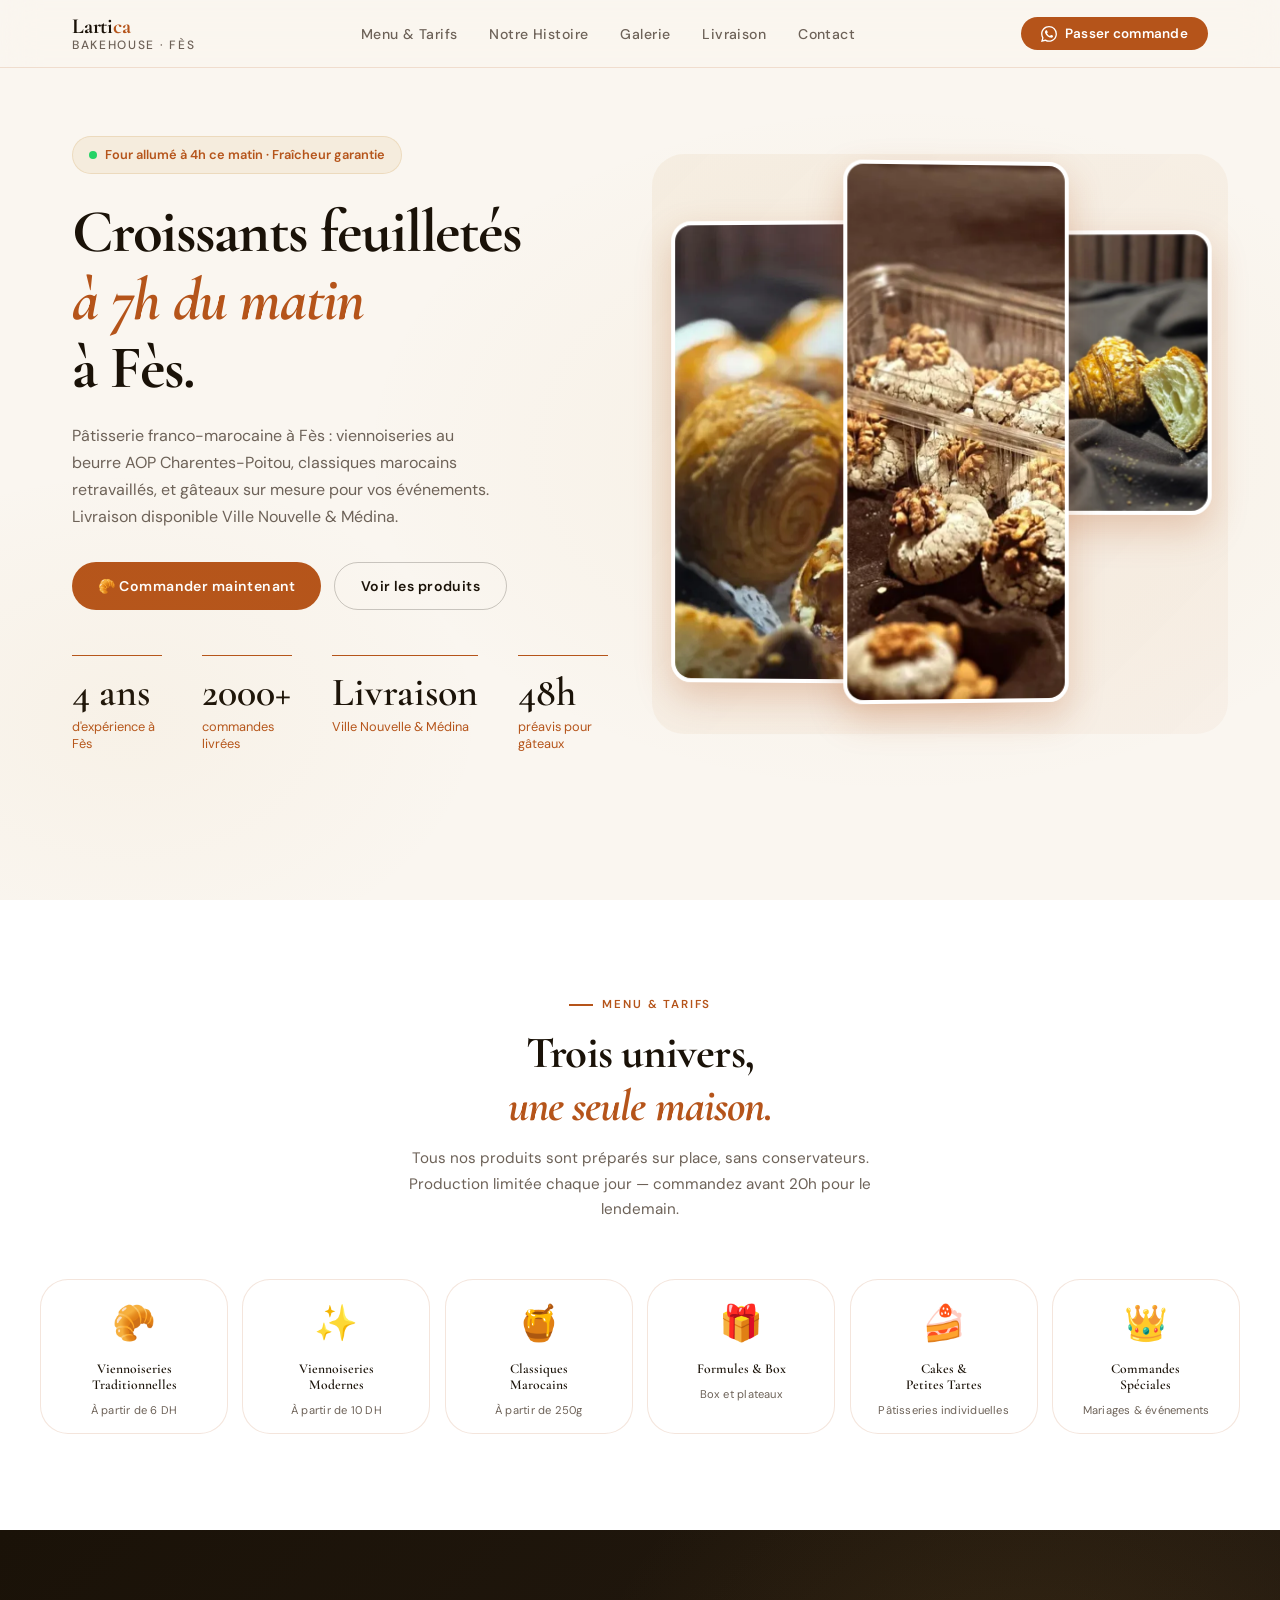
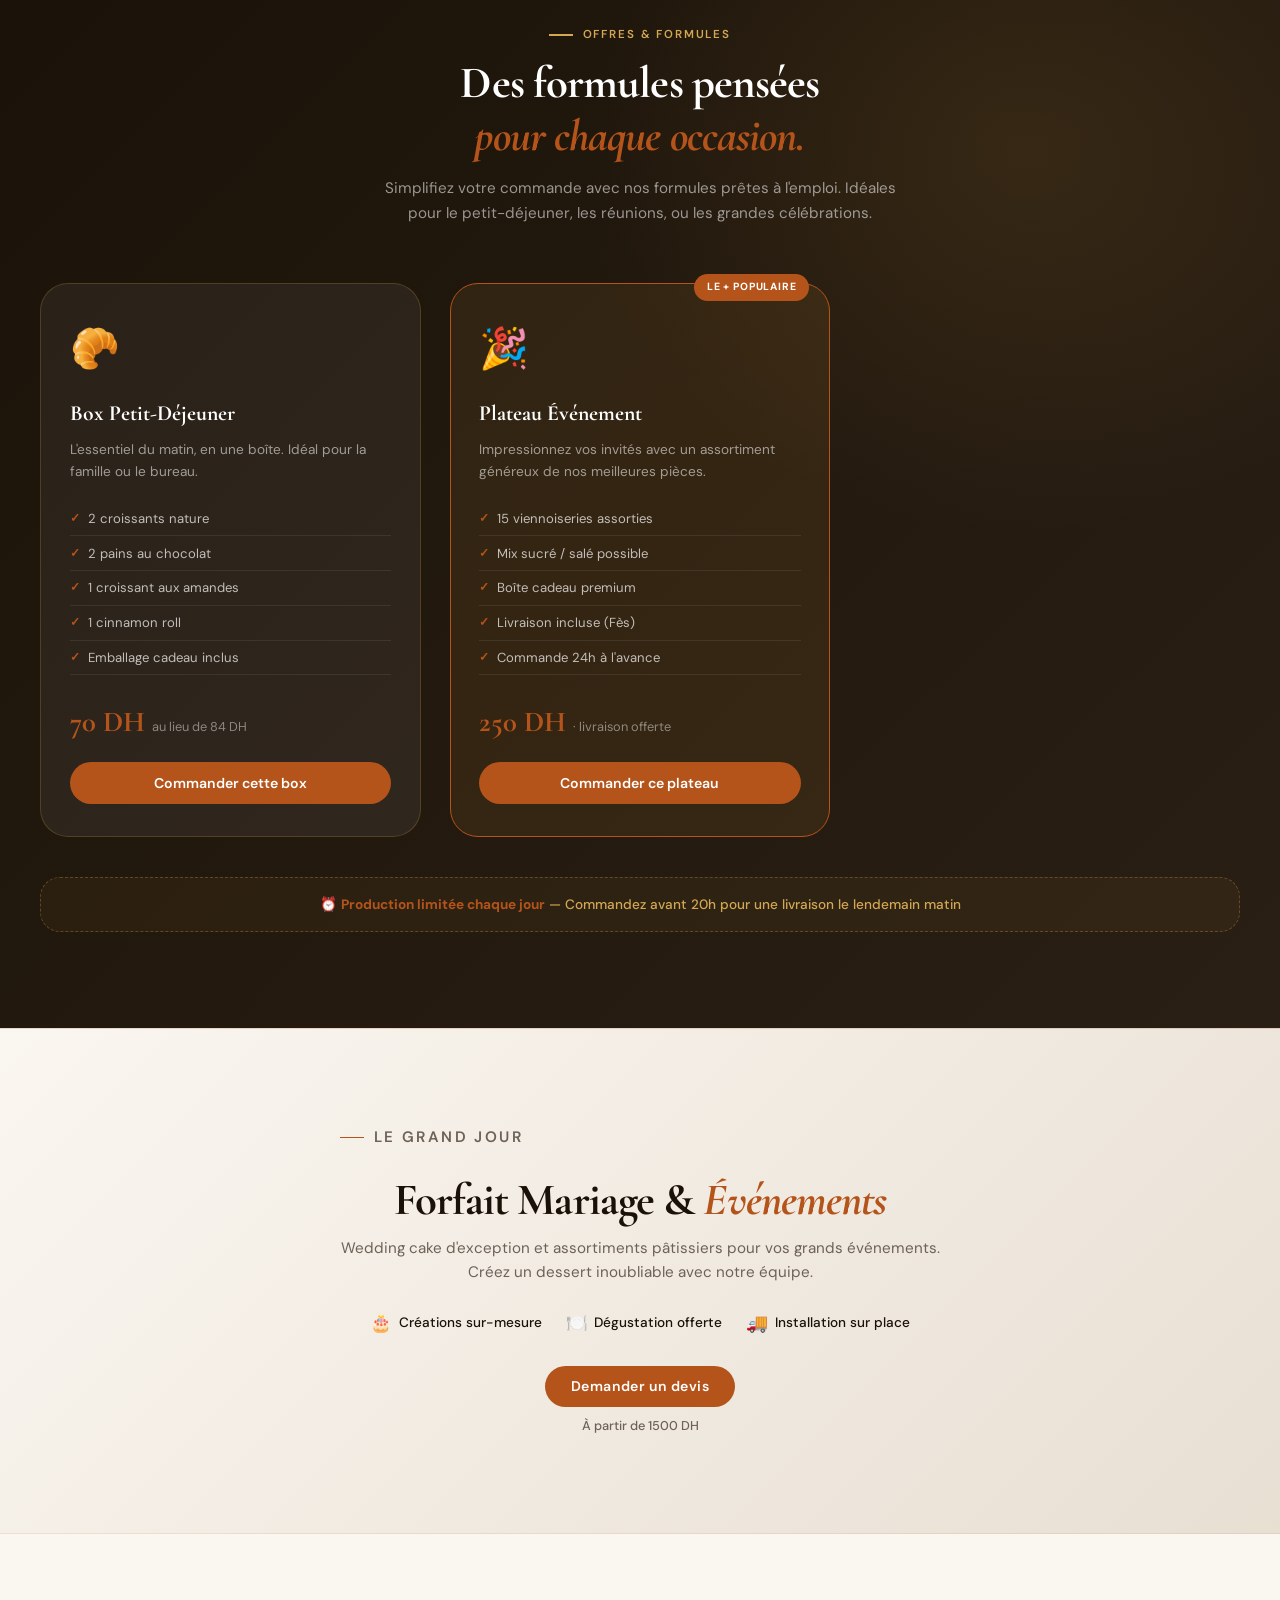
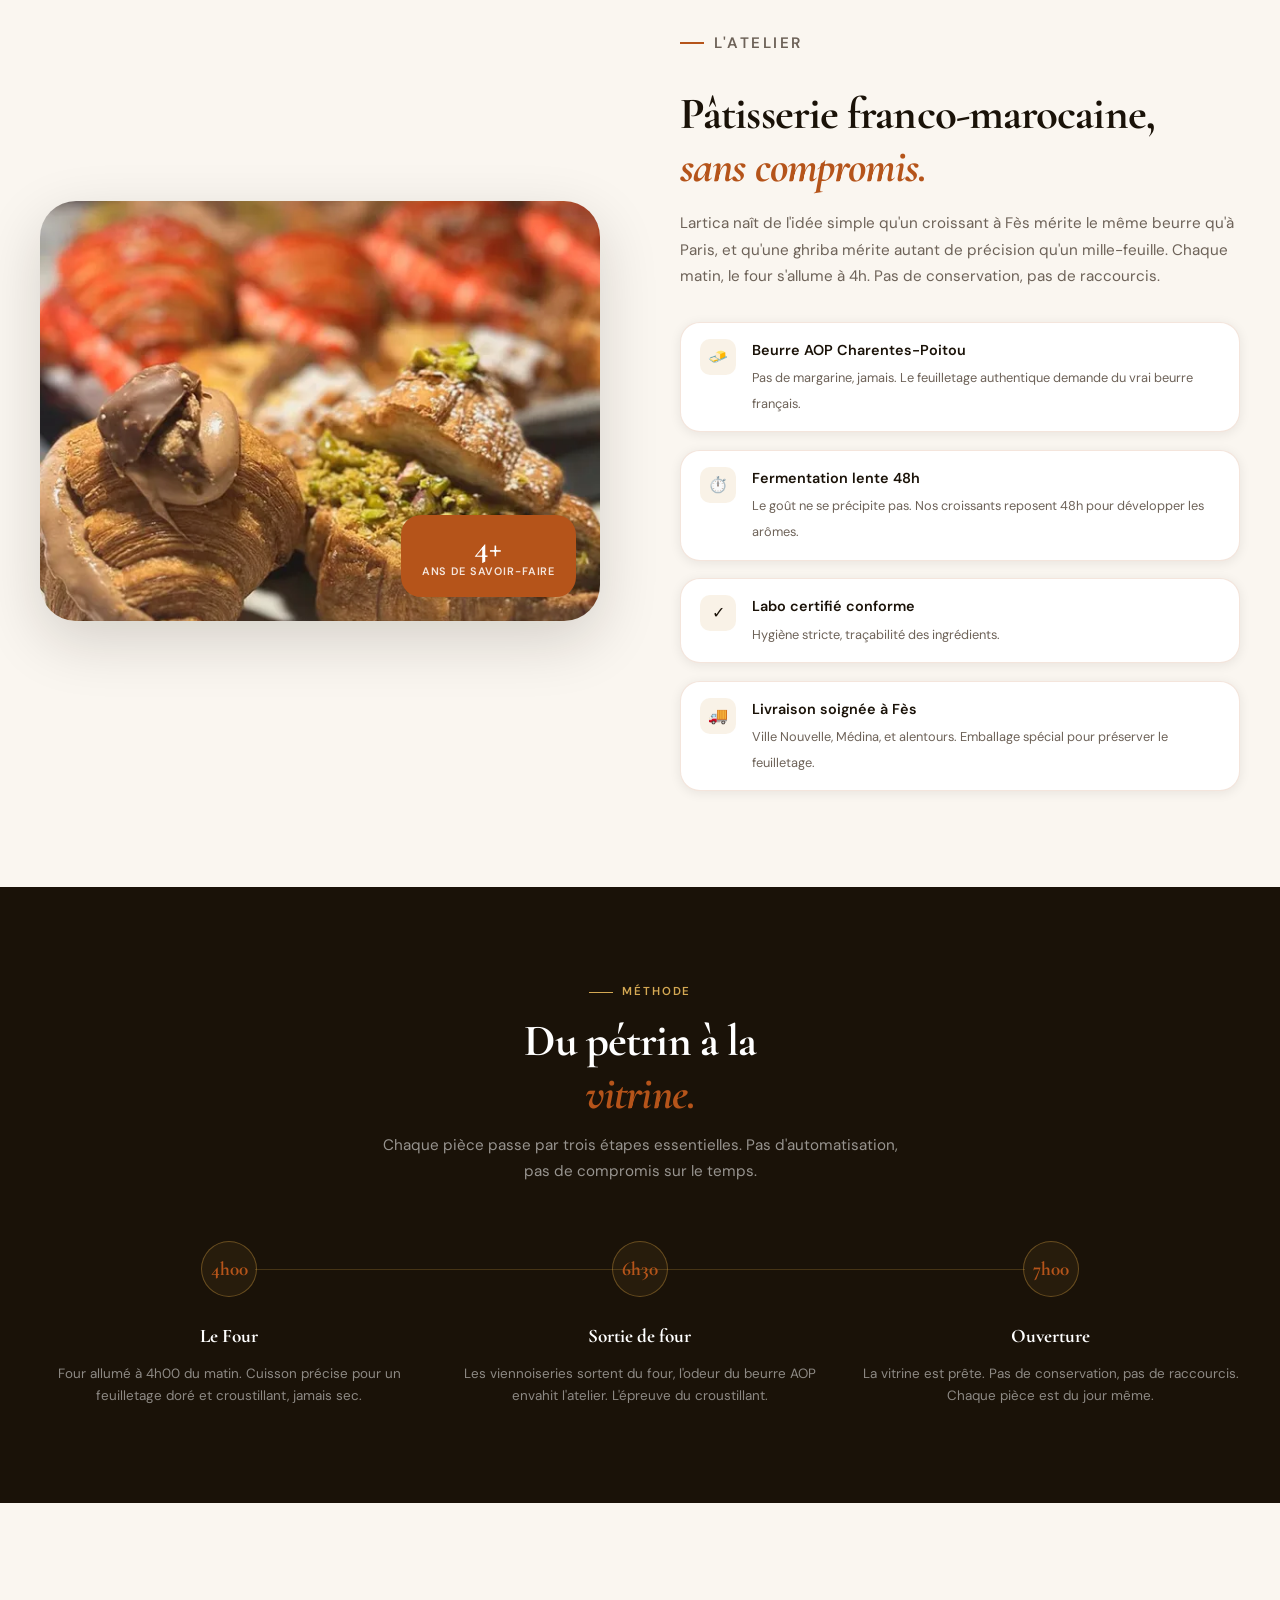
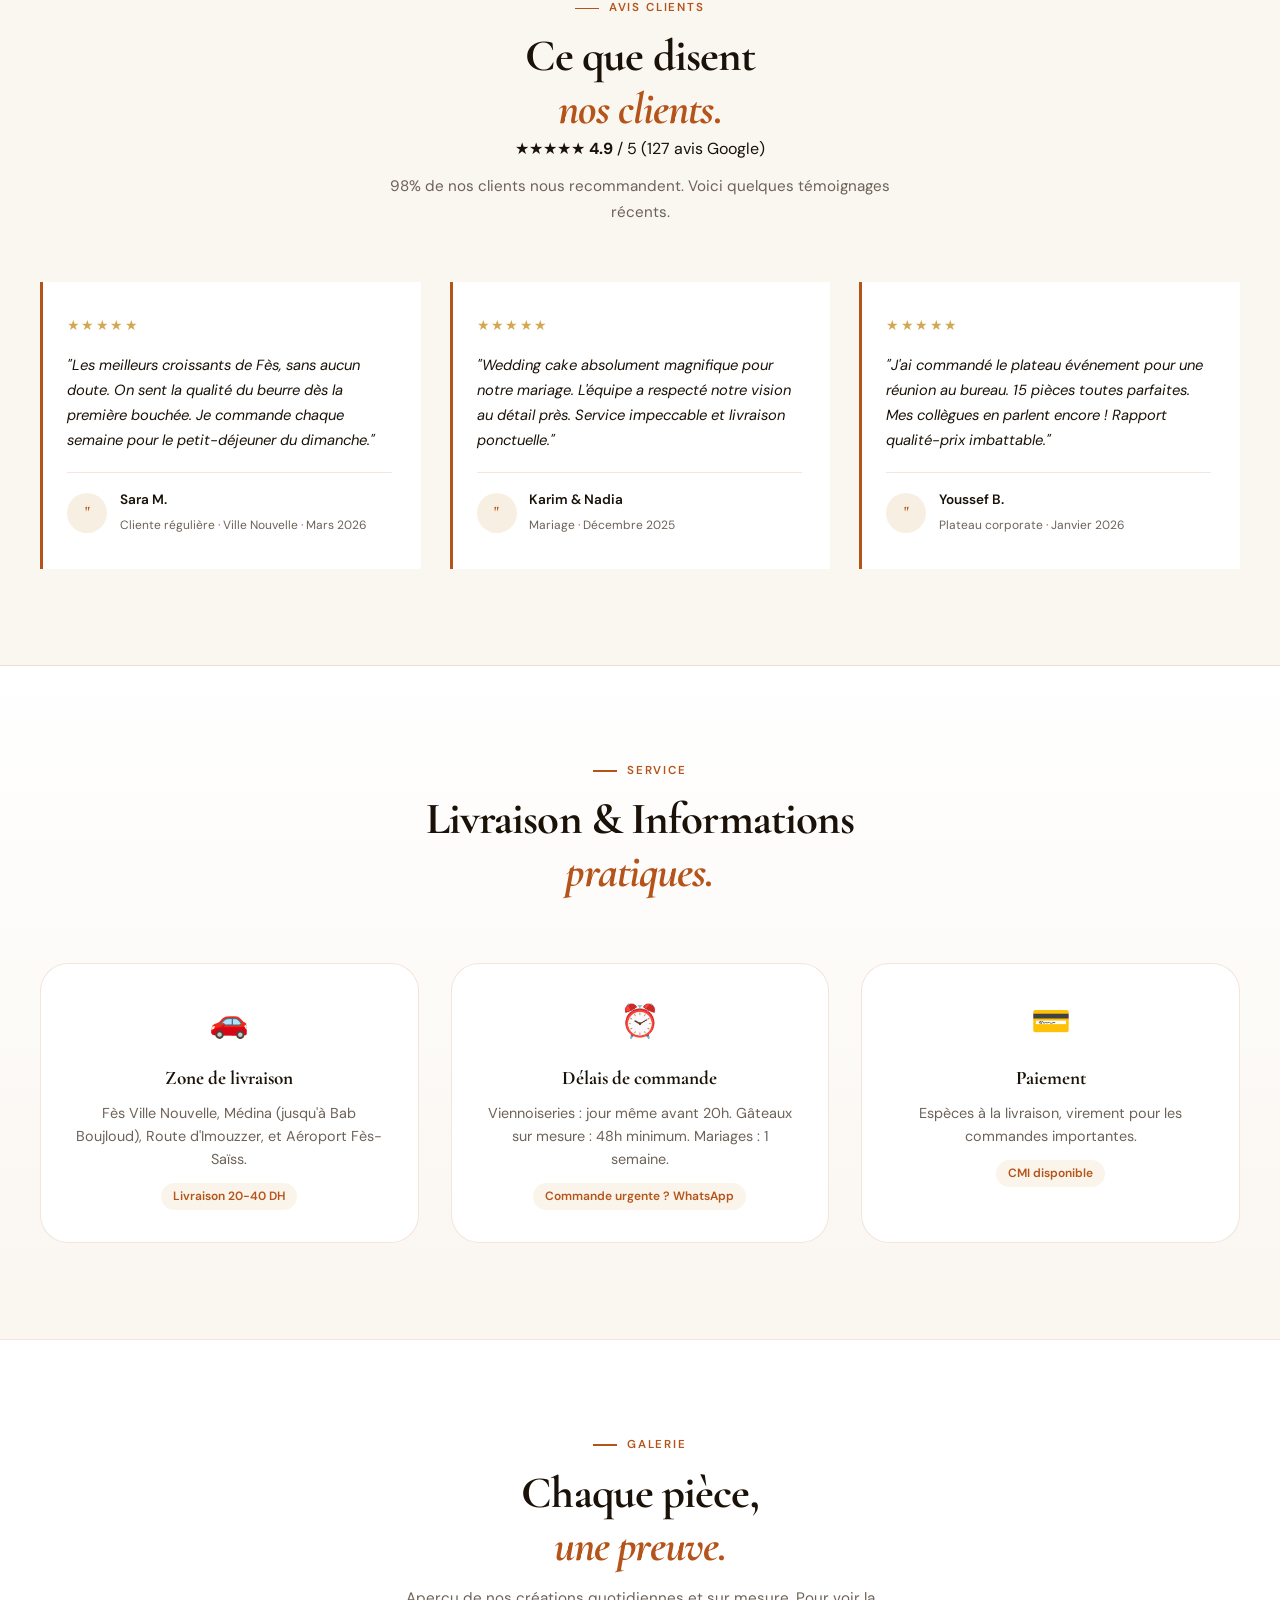
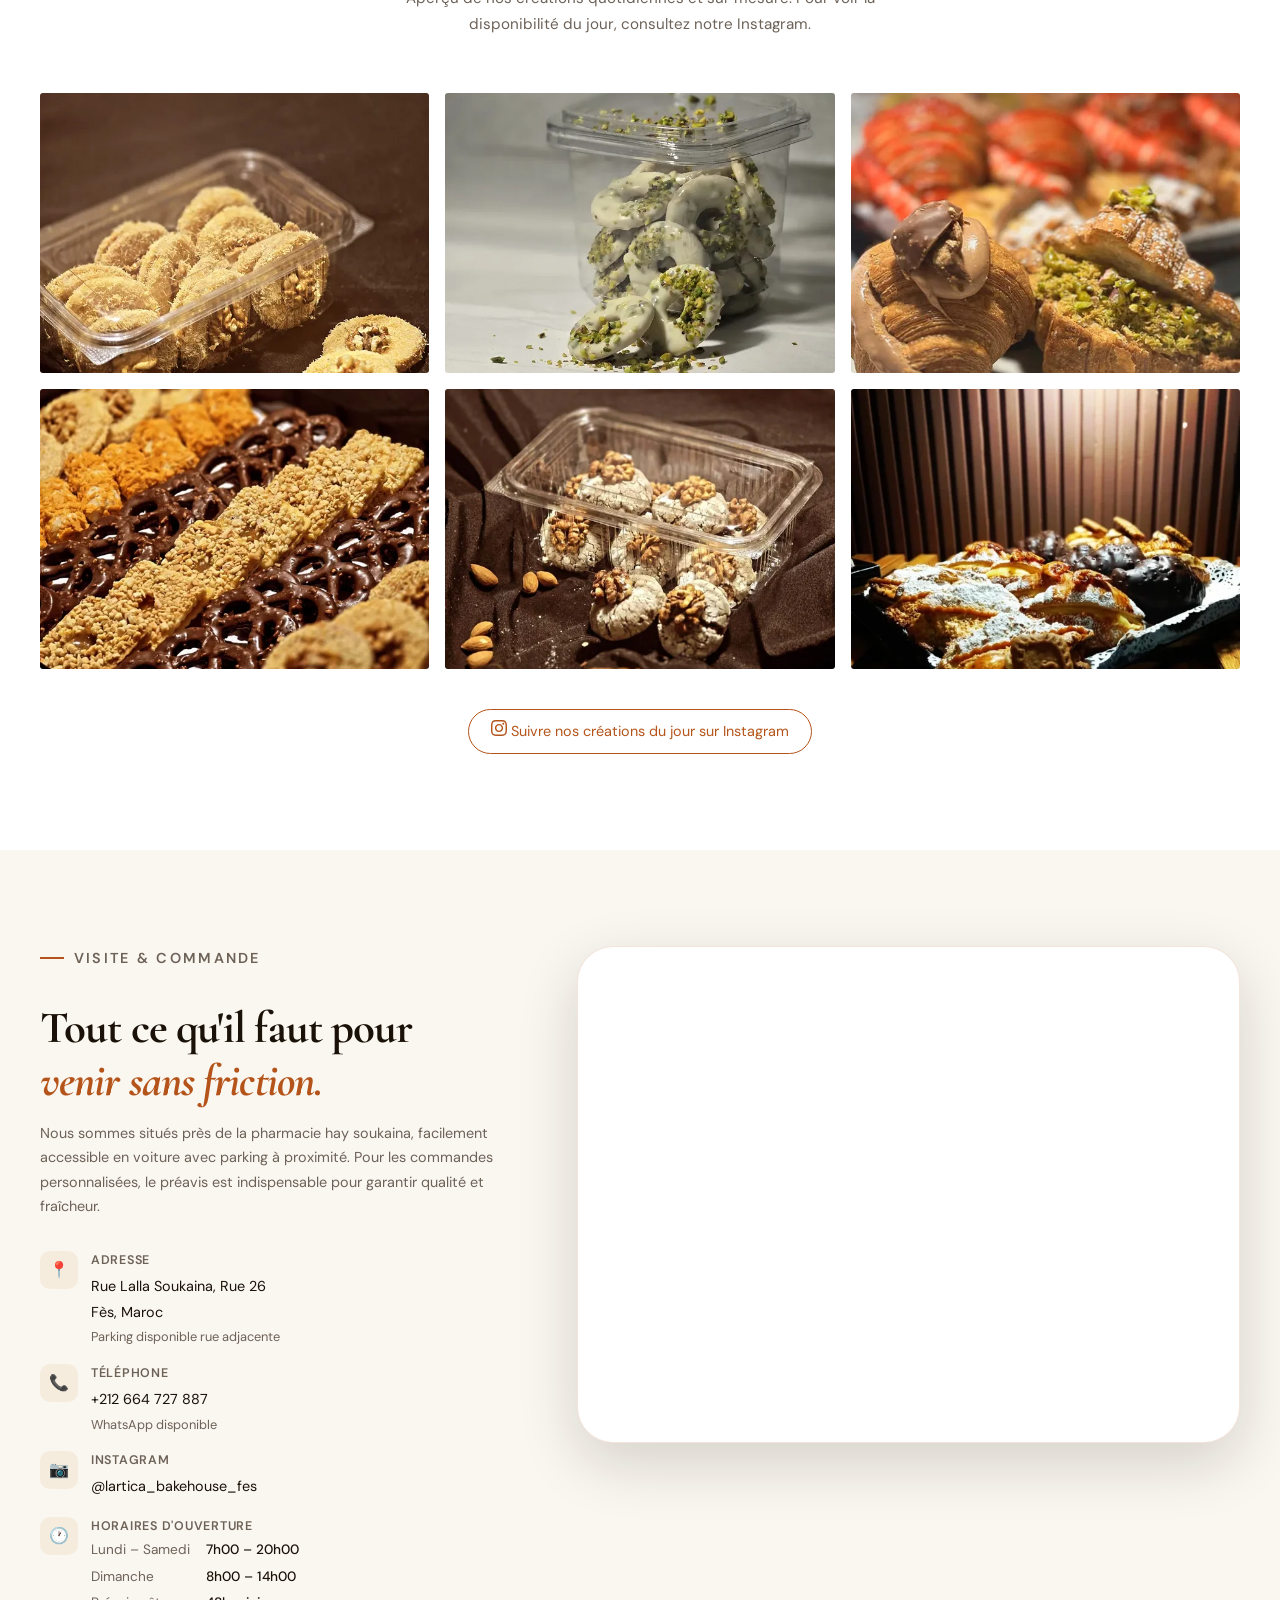
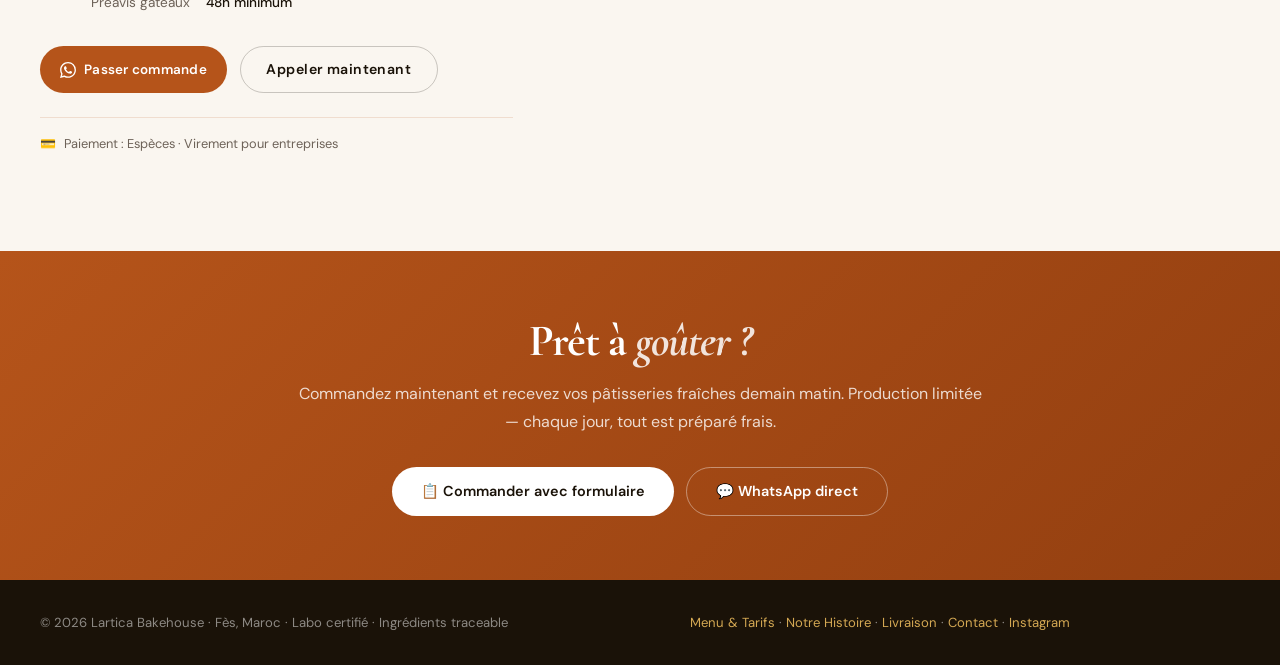
==== commit 5692099f: "feat: initialize project structure with core styles, sitemap, and base navigation components" ====
--- a/index.html
+++ b/index.html
@@ -162,67 +162,50 @@
           <p class="section-lead">Tous nos produits sont préparés sur place, sans conservateurs. Production limitée chaque jour — commandez avant 20h pour le lendemain.</p>
         </div>
 
-        <div class="menu-grid">
-          <!-- Viennoiserie -->
-          <article class="menu-card fade-up" aria-label="Viennoiseries et croissants">
-            <div class="menu-card-img">
-              <img src="images/menu-viennoiseries.webp" alt="Plateau de croissants fourrés à la crème et fraise, viennoiseries Lartica" width="600" height="450" loading="lazy" decoding="async" />
-              <span class="menu-card-badge">Signature</span>
-            </div>
-            <div class="menu-card-body">
-              <h3>Croissants &amp; viennoiseries</h3>
-              <p>Beurre AOP Charentes-Poitou, fermentation lente 48h, cuisson matinale. Le feuilletage pur beurre selon les règles de l'art.</p>
-              <ul class="menu-items" aria-label="Exemples de produits">
-                <li>Croissant nature</li><li>Croissant pistache</li><li>Pain au chocolat</li><li>Pain Suisse</li><li>Cinnamon Roll</li>
-              </ul>
-              <div class="price-tag">
-                <span>À partir de <strong>12 DH</strong> · Plateau 6 pcs à 70 DH</span>
-                <button class="quick-order-btn" data-open-order data-product="Croissants & viennoiseries" aria-label="Commander des croissants et viennoiseries">Commander</button>
-              </div>
-            </div>
-          </article>
-
-          <!-- Marocains -->
-          <article class="menu-card fade-up" aria-label="Pâtisseries marocaines traditionnelles">
-            <div class="menu-card-img">
-              <img src="images/menu-marocains.webp" alt="Plateau de pâtisseries marocaines : kaab ghzal, fekkas, ghraybe aux noix" width="600" height="450" loading="lazy" decoding="async" />
-              <span class="menu-card-badge">Tradition</span>
-            </div>
-            <div class="menu-card-body">
-              <h3>Classiques marocains</h3>
-              <p>Recettes du patrimoine revisitées avec précision : amandes de Taza, orange blossom des Atlas, miel local.</p>
-              <ul class="menu-items" aria-label="Exemples de produits">
-                <li>Kaab Ghzal</li><li>Fekkas amande</li><li>Ghraybe</li><li>Ghriba noix</li><li>Corne de gazelle</li>
-              </ul>
-              <div class="price-tag">
-                <span>À partir de <strong>8 DH</strong> · Boîte 500g à 120 DH</span>
-                <button class="quick-order-btn" data-open-order data-product="Classiques marocains" aria-label="Commander des classiques marocains">Commander</button>
-              </div>
-            </div>
-          </article>
-
-          <!-- Gâteaux -->
-          <article class="menu-card fade-up" aria-label="Gâteaux et commandes sur mesure">
-            <div class="menu-card-img">
-              <img src="images/menu-gateaux.webp" alt="Wedding cake Lartica : pièce montée fondant blanc, roses rouges et décors dorés" width="600" height="450" loading="lazy" decoding="async" />
-              <span class="menu-card-badge">Sur mesure</span>
-            </div>
-            <div class="menu-card-body">
-              <h3>Gâteaux &amp; commandes</h3>
-              <p>Anniversaires, mariages, EVJF, corporate. Devis personnalisé sous 2h. Préavis 48h minimum recommandé.</p>
-              <ul class="menu-items" aria-label="Exemples de produits">
-                <li>Wedding cake</li><li>Gâteau artistique</li><li>Pièce montée</li><li>Plateau événement</li><li>Cake design</li>
-              </ul>
-              <div class="price-tag">
-                <span>Sur devis · À partir de <strong>400 DH</strong></span>
-                <button class="quick-order-btn" data-open-order data-product="Gâteaux sur mesure" aria-label="Commander des gâteaux sur mesure">Commander</button>
-              </div>
-            </div>
-          </article>
-        </div>
-
-        <div class="menu-cta">
-          <button class="btn-primary" data-open-order>📋 Commander avec formulaire</button>
+        <div class="menu-categories-grid" aria-label="Commander par catégorie">
+
+          <!-- Viennoiseries Traditionnelles -->
+          <button class="cat-tile" type="button" data-open-order data-product="croissant pain" aria-label="Commander des viennoiseries traditionnelles">
+            <div class="cat-emoji" aria-hidden="true">🥐</div>
+            <span class="cat-tile-name">Viennoiseries<br>Traditionnelles</span>
+            <span class="cat-tile-price">À partir de 6 DH</span>
+          </button>
+
+          <!-- Viennoiseries Modernes -->
+          <button class="cat-tile" type="button" data-open-order data-product="crokies dubai moderne" aria-label="Commander des viennoiseries modernes">
+            <div class="cat-emoji" aria-hidden="true">✨</div>
+            <span class="cat-tile-name">Viennoiseries<br>Modernes</span>
+            <span class="cat-tile-price">À partir de 10 DH</span>
+          </button>
+
+          <!-- Classiques Marocains -->
+          <button class="cat-tile" type="button" data-open-order data-product="kaab ghzal marocain fekkas" aria-label="Commander des classiques marocains">
+            <div class="cat-emoji" aria-hidden="true">🍯</div>
+            <span class="cat-tile-name">Classiques<br>Marocains</span>
+            <span class="cat-tile-price">À partir de 250g</span>
+          </button>
+
+          <!-- Formules & Box -->
+          <button class="cat-tile" type="button" data-open-order data-product="box plateau formule" aria-label="Commander une formule ou box">
+            <div class="cat-emoji" aria-hidden="true">🎁</div>
+            <span class="cat-tile-name">Formules &amp; Box</span>
+            <span class="cat-tile-price">Box et plateaux</span>
+          </button>
+
+          <!-- Cakes & Petites Tartes -->
+          <button class="cat-tile" type="button" data-open-order data-product="cake tarte" aria-label="Commander des cakes et tartes">
+            <div class="cat-emoji" aria-hidden="true">🍰</div>
+            <span class="cat-tile-name">Cakes &amp;<br>Petites Tartes</span>
+            <span class="cat-tile-price">Pâtisseries individuelles</span>
+          </button>
+
+          <!-- Commandes Spéciales -->
+          <button class="cat-tile" type="button" data-open-order data-product="mariage événement special" aria-label="Passer une commande spéciale">
+            <div class="cat-emoji" aria-hidden="true">👑</div>
+            <span class="cat-tile-name">Commandes<br>Spéciales</span>
+            <span class="cat-tile-price">Mariages &amp; événements</span>
+          </button>
+
         </div>
       </div>
     </section>
--- a/css/styles.css
+++ b/css/styles.css
@@ -1584,7 +1584,7 @@
   animation: fade-in var(--transition);
 }
 .modal-view.active { display: block; }
-.modal-subtitle { font-size: 0.95rem; color: var(--muted); margin-top: -10px; margin-bottom: 1.5rem; }
+.modal-subtitle { font-size: 0.95rem; color: var(--muted); margin-top: 0; margin-bottom: 1.5rem; }
 
 /* Categories Grid */
 .category-grid {
@@ -1953,3 +1953,387 @@
   }
 }
 
+/* ═══════════════════════════════════════════════════════════
+   Lartica Bakehouse — SLIDER & SPECIAL UI ADDITIONS
+   ═══════════════════════════════════════════════════════════ */
+
+/* ─── PRECISION SLIDER SHARED BASE ──────────────────────── */
+.ws-wrap,
+.ps-wrap {
+  margin: 1.2rem 0 0.5rem;
+}
+
+.ws-labels,
+.ps-labels {
+  display: flex;
+  justify-content: space-between;
+  margin-bottom: 0.6rem;
+}
+
+.ws-labels span,
+.ps-labels span {
+  font-size: 0.7rem;
+  color: var(--muted-lt);
+  text-align: center;
+  line-height: 1;
+  transition: color var(--transition), font-weight var(--transition);
+  flex: 1;
+}
+
+.ws-label-active,
+.ps-label-active {
+  color: var(--gold) !important;
+  font-weight: 600;
+}
+
+.ws-track-wrap,
+.ps-track-wrap {
+  position: relative;
+  padding-bottom: 20px;
+}
+
+/* Slider input */
+.ws-slider,
+.ps-slider {
+  width: 100%;
+  -webkit-appearance: none;
+  appearance: none;
+  height: 3px;
+  background: linear-gradient(to right, var(--gold) 0%, var(--gold) 0%, var(--glass-border) 0%);
+  border-radius: 2px;
+  outline: none;
+  cursor: pointer;
+  display: block;
+}
+
+/* Update the gradient fill as slider moves — done via JS or CSS trick */
+.ws-slider::-webkit-slider-thumb,
+.ps-slider::-webkit-slider-thumb {
+  -webkit-appearance: none;
+  width: 22px;
+  height: 22px;
+  border-radius: 50%;
+  background: var(--white);
+  border: 2.5px solid var(--gold);
+  box-shadow: 0 2px 10px rgba(181, 84, 26, 0.25);
+  cursor: pointer;
+  transition: transform 0.15s ease, box-shadow 0.15s ease;
+}
+
+.ws-slider::-webkit-slider-thumb:hover,
+.ps-slider::-webkit-slider-thumb:hover,
+.ws-slider:focus::-webkit-slider-thumb,
+.ps-slider:focus::-webkit-slider-thumb {
+  transform: scale(1.25);
+  box-shadow: 0 4px 16px rgba(181, 84, 26, 0.35);
+}
+
+.ws-slider::-moz-range-thumb,
+.ps-slider::-moz-range-thumb {
+  width: 22px;
+  height: 22px;
+  border-radius: 50%;
+  background: var(--white);
+  border: 2.5px solid var(--gold);
+  box-shadow: 0 2px 10px rgba(181, 84, 26, 0.25);
+  cursor: pointer;
+  transition: transform 0.15s ease;
+}
+
+/* Dot indicators under the track */
+.ws-dots,
+.ps-dots {
+  position: absolute;
+  top: 8px;
+  left: 0;
+  right: 0;
+  display: flex;
+  justify-content: space-between;
+  pointer-events: none;
+}
+
+.ws-dot,
+.ps-dot {
+  width: 5px;
+  height: 5px;
+  border-radius: 50%;
+  background: var(--muted-lt);
+  transition: background 0.2s, transform 0.2s;
+  flex-shrink: 0;
+}
+
+.ws-dot-on,
+.ps-dot-on {
+  background: var(--gold);
+  transform: scale(1.6);
+}
+
+.ws-dot-custom,
+.ps-dot-custom {
+  background: var(--ink);
+  opacity: 0.35;
+}
+
+.ws-dot-custom.ws-dot-on,
+.ps-dot-custom.ps-dot-on {
+  background: var(--ink);
+  opacity: 1;
+  transform: scale(1.6);
+}
+
+
+/* ─── CUSTOM INPUT REVEAL ────────────────────────────────── */
+.ws-custom,
+.ps-custom {
+  display: none;
+  align-items: center;
+  gap: 0.6rem;
+  margin: 0.75rem 0;
+  padding: 0.8rem 1rem;
+  background: rgba(200, 150, 62, 0.06);
+  border-radius: var(--r-sm);
+  border: 1px dashed rgba(181, 84, 26, 0.3);
+  animation: slide-in-soft 0.25s ease;
+}
+
+.ws-custom-open,
+.ps-custom-open {
+  display: flex;
+}
+
+@keyframes slide-in-soft {
+  from { opacity: 0; transform: translateY(-4px); }
+  to   { opacity: 1; transform: translateY(0); }
+}
+
+.ws-custom input,
+.ps-custom input {
+  flex: 1;
+  padding: 0.5rem 0.75rem;
+  border: 1.5px solid var(--glass-border);
+  border-radius: var(--r-sm);
+  font-family: 'DM Sans', sans-serif;
+  font-size: 1rem;
+  background: var(--white);
+  color: var(--ink);
+  transition: border-color var(--transition);
+}
+
+.ws-custom input:focus,
+.ps-custom input:focus {
+  border-color: var(--gold);
+  outline: none;
+  box-shadow: 0 0 0 3px rgba(181, 84, 26, 0.1);
+}
+
+.ws-custom-unit,
+.ps-custom-unit {
+  font-size: 0.85rem;
+  color: var(--muted);
+  font-weight: 500;
+  white-space: nowrap;
+}
+
+
+/* ─── PRICE / PERSONS PREVIEW ────────────────────────────── */
+.ws-preview,
+.ps-preview {
+  display: flex;
+  align-items: center;
+  gap: 0.6rem;
+  padding: 0.75rem 1rem;
+  background: rgba(200, 150, 62, 0.08);
+  border-radius: var(--r-sm);
+  margin-top: 0.75rem;
+  min-height: 42px;
+  transition: background 0.2s;
+}
+
+.ws-qty,
+.ps-persons {
+  font-weight: 600;
+  color: var(--ink);
+  font-size: 0.95rem;
+}
+
+.ws-arrow {
+  color: var(--muted-lt);
+  font-size: 0.9rem;
+}
+
+.ws-price {
+  font-family: 'Cormorant Garamond', serif;
+  font-weight: 700;
+  color: var(--gold);
+  font-size: 1.2rem;
+}
+
+.ws-hint,
+.ps-hint {
+  font-size: 0.82rem;
+  color: var(--muted-lt);
+  font-style: italic;
+}
+
+.ps-devis-tag {
+  display: inline-block;
+  background: rgba(181, 84, 26, 0.1);
+  color: var(--gold);
+  font-size: 0.7rem;
+  font-weight: 600;
+  padding: 0.15rem 0.6rem;
+  border-radius: 100px;
+  letter-spacing: 0.04em;
+  text-transform: uppercase;
+}
+
+
+/* ─── MARRIAGE INPUT ─────────────────────────────────────── */
+.marriage-wrap {
+  margin: 1rem 0;
+}
+
+.marriage-label {
+  display: block;
+  font-size: 0.82rem;
+  color: var(--muted);
+  font-weight: 500;
+  letter-spacing: 0.02em;
+  margin-bottom: 0.5rem;
+  text-transform: uppercase;
+}
+
+.marriage-input-row {
+  display: flex;
+  align-items: center;
+  gap: 0.75rem;
+}
+
+.marriage-guests {
+  flex: 1;
+  padding: 0.65rem 1rem;
+  border: 1.5px solid var(--glass-border);
+  border-radius: var(--r-sm);
+  font-family: 'DM Sans', sans-serif;
+  font-size: 1.05rem;
+  background: var(--white);
+  color: var(--ink);
+  transition: border-color var(--transition);
+}
+
+.marriage-guests:focus {
+  border-color: var(--gold);
+  outline: none;
+  box-shadow: 0 0 0 3px rgba(181, 84, 26, 0.1);
+}
+
+.marriage-unit {
+  font-size: 0.85rem;
+  color: var(--muted);
+  font-weight: 500;
+  white-space: nowrap;
+}
+
+
+/* ─── MENU CATEGORY GRID (replaces .menu-cta) ───────────── */
+.menu-categories-grid {
+  display: grid;
+  grid-template-columns: repeat(6, 1fr);
+  gap: 0.9rem;
+  margin-top: 3rem;
+}
+
+.cat-tile {
+  display: flex;
+  flex-direction: column;
+  align-items: center;
+  gap: 0.6rem;
+  padding: 1.25rem 0.5rem 1rem;
+  background: var(--white);
+  border: 1px solid var(--glass-border);
+  border-radius: var(--r-lg);
+  cursor: pointer;
+  text-align: center;
+  font-family: inherit;
+  color: var(--ink);
+  transition: border-color var(--transition), box-shadow var(--transition);
+  animation: cat-float 3.5s ease-in-out infinite;
+}
+
+.cat-tile:nth-child(1) { animation-delay: 0s; }
+.cat-tile:nth-child(2) { animation-delay: 0.35s; }
+.cat-tile:nth-child(3) { animation-delay: 0.7s; }
+.cat-tile:nth-child(4) { animation-delay: 1.05s; }
+.cat-tile:nth-child(5) { animation-delay: 1.4s; }
+.cat-tile:nth-child(6) { animation-delay: 1.75s; }
+
+@keyframes cat-float {
+  0%, 100% { transform: translateY(0); }
+  50%       { transform: translateY(-6px); }
+}
+
+.cat-tile:hover {
+  border-color: var(--gold);
+  box-shadow: 0 8px 24px rgba(181, 84, 26, 0.12);
+  animation-play-state: paused;
+  transform: translateY(-6px);
+}
+
+.cat-tile:hover svg {
+  transform: scale(1.15);
+}
+
+.cat-tile-name {
+  font-family: 'Cormorant Garamond', serif;
+  font-size: 0.85rem;
+  font-weight: 600;
+  color: var(--ink);
+  line-height: 1.2;
+}
+
+.cat-tile-price {
+  font-size: 0.7rem;
+  color: var(--muted);
+  letter-spacing: 0.02em;
+}
+
+@media (max-width: 760px) {
+  .menu-categories-grid {
+    grid-template-columns: repeat(3, 1fr);
+    gap: 0.75rem;
+  }
+  .cat-tile {
+    padding: 1rem 0.4rem 0.85rem;
+  }
+  .cat-tile svg { width: 26px; height: 26px; }
+  .cat-tile-name { font-size: 0.78rem; }
+}
+
+@media (max-width: 400px) {
+  .menu-categories-grid { grid-template-columns: repeat(2, 1fr); }
+}
+
+
+/* ─── RESPONSIVE WEIGHT/PERSON ADJUSTMENTS ───────────────── */
+@media (max-width: 760px) {
+  .ws-labels span,
+  .ps-labels span {
+    font-size: 0.65rem;
+  }
+}
+
+.cat-emoji {
+  font-size: 2.2rem;
+  margin-bottom: 0.3rem; 
+}
+
+/* ─── ANTIGRAVITY HERO TREATMENT ────────────────────────── */
+.hero-images {
+  perspective: 1200px;
+}
+
+.hero-main, .hero-tall, .hero-side {
+  will-change: transform, box-shadow;
+  /* Use box-shadow instead of filter: drop-shadow to avoid 3D transform clipping bugs */
+  box-shadow: 0 15px 35px rgba(181, 84, 26, 0.25) !important;
+}
--- a/css/styles.css
+++ b/css/styles.css
@@ -1584,7 +1584,7 @@
   animation: fade-in var(--transition);
 }
 .modal-view.active { display: block; }
-.modal-subtitle { font-size: 0.95rem; color: var(--muted); margin-top: -10px; margin-bottom: 1.5rem; }
+.modal-subtitle { font-size: 0.95rem; color: var(--muted); margin-top: 0; margin-bottom: 1.5rem; }
 
 /* Categories Grid */
 .category-grid {
@@ -1953,3 +1953,387 @@
   }
 }
 
+/* ═══════════════════════════════════════════════════════════
+   Lartica Bakehouse — SLIDER & SPECIAL UI ADDITIONS
+   ═══════════════════════════════════════════════════════════ */
+
+/* ─── PRECISION SLIDER SHARED BASE ──────────────────────── */
+.ws-wrap,
+.ps-wrap {
+  margin: 1.2rem 0 0.5rem;
+}
+
+.ws-labels,
+.ps-labels {
+  display: flex;
+  justify-content: space-between;
+  margin-bottom: 0.6rem;
+}
+
+.ws-labels span,
+.ps-labels span {
+  font-size: 0.7rem;
+  color: var(--muted-lt);
+  text-align: center;
+  line-height: 1;
+  transition: color var(--transition), font-weight var(--transition);
+  flex: 1;
+}
+
+.ws-label-active,
+.ps-label-active {
+  color: var(--gold) !important;
+  font-weight: 600;
+}
+
+.ws-track-wrap,
+.ps-track-wrap {
+  position: relative;
+  padding-bottom: 20px;
+}
+
+/* Slider input */
+.ws-slider,
+.ps-slider {
+  width: 100%;
+  -webkit-appearance: none;
+  appearance: none;
+  height: 3px;
+  background: linear-gradient(to right, var(--gold) 0%, var(--gold) 0%, var(--glass-border) 0%);
+  border-radius: 2px;
+  outline: none;
+  cursor: pointer;
+  display: block;
+}
+
+/* Update the gradient fill as slider moves — done via JS or CSS trick */
+.ws-slider::-webkit-slider-thumb,
+.ps-slider::-webkit-slider-thumb {
+  -webkit-appearance: none;
+  width: 22px;
+  height: 22px;
+  border-radius: 50%;
+  background: var(--white);
+  border: 2.5px solid var(--gold);
+  box-shadow: 0 2px 10px rgba(181, 84, 26, 0.25);
+  cursor: pointer;
+  transition: transform 0.15s ease, box-shadow 0.15s ease;
+}
+
+.ws-slider::-webkit-slider-thumb:hover,
+.ps-slider::-webkit-slider-thumb:hover,
+.ws-slider:focus::-webkit-slider-thumb,
+.ps-slider:focus::-webkit-slider-thumb {
+  transform: scale(1.25);
+  box-shadow: 0 4px 16px rgba(181, 84, 26, 0.35);
+}
+
+.ws-slider::-moz-range-thumb,
+.ps-slider::-moz-range-thumb {
+  width: 22px;
+  height: 22px;
+  border-radius: 50%;
+  background: var(--white);
+  border: 2.5px solid var(--gold);
+  box-shadow: 0 2px 10px rgba(181, 84, 26, 0.25);
+  cursor: pointer;
+  transition: transform 0.15s ease;
+}
+
+/* Dot indicators under the track */
+.ws-dots,
+.ps-dots {
+  position: absolute;
+  top: 8px;
+  left: 0;
+  right: 0;
+  display: flex;
+  justify-content: space-between;
+  pointer-events: none;
+}
+
+.ws-dot,
+.ps-dot {
+  width: 5px;
+  height: 5px;
+  border-radius: 50%;
+  background: var(--muted-lt);
+  transition: background 0.2s, transform 0.2s;
+  flex-shrink: 0;
+}
+
+.ws-dot-on,
+.ps-dot-on {
+  background: var(--gold);
+  transform: scale(1.6);
+}
+
+.ws-dot-custom,
+.ps-dot-custom {
+  background: var(--ink);
+  opacity: 0.35;
+}
+
+.ws-dot-custom.ws-dot-on,
+.ps-dot-custom.ps-dot-on {
+  background: var(--ink);
+  opacity: 1;
+  transform: scale(1.6);
+}
+
+
+/* ─── CUSTOM INPUT REVEAL ────────────────────────────────── */
+.ws-custom,
+.ps-custom {
+  display: none;
+  align-items: center;
+  gap: 0.6rem;
+  margin: 0.75rem 0;
+  padding: 0.8rem 1rem;
+  background: rgba(200, 150, 62, 0.06);
+  border-radius: var(--r-sm);
+  border: 1px dashed rgba(181, 84, 26, 0.3);
+  animation: slide-in-soft 0.25s ease;
+}
+
+.ws-custom-open,
+.ps-custom-open {
+  display: flex;
+}
+
+@keyframes slide-in-soft {
+  from { opacity: 0; transform: translateY(-4px); }
+  to   { opacity: 1; transform: translateY(0); }
+}
+
+.ws-custom input,
+.ps-custom input {
+  flex: 1;
+  padding: 0.5rem 0.75rem;
+  border: 1.5px solid var(--glass-border);
+  border-radius: var(--r-sm);
+  font-family: 'DM Sans', sans-serif;
+  font-size: 1rem;
+  background: var(--white);
+  color: var(--ink);
+  transition: border-color var(--transition);
+}
+
+.ws-custom input:focus,
+.ps-custom input:focus {
+  border-color: var(--gold);
+  outline: none;
+  box-shadow: 0 0 0 3px rgba(181, 84, 26, 0.1);
+}
+
+.ws-custom-unit,
+.ps-custom-unit {
+  font-size: 0.85rem;
+  color: var(--muted);
+  font-weight: 500;
+  white-space: nowrap;
+}
+
+
+/* ─── PRICE / PERSONS PREVIEW ────────────────────────────── */
+.ws-preview,
+.ps-preview {
+  display: flex;
+  align-items: center;
+  gap: 0.6rem;
+  padding: 0.75rem 1rem;
+  background: rgba(200, 150, 62, 0.08);
+  border-radius: var(--r-sm);
+  margin-top: 0.75rem;
+  min-height: 42px;
+  transition: background 0.2s;
+}
+
+.ws-qty,
+.ps-persons {
+  font-weight: 600;
+  color: var(--ink);
+  font-size: 0.95rem;
+}
+
+.ws-arrow {
+  color: var(--muted-lt);
+  font-size: 0.9rem;
+}
+
+.ws-price {
+  font-family: 'Cormorant Garamond', serif;
+  font-weight: 700;
+  color: var(--gold);
+  font-size: 1.2rem;
+}
+
+.ws-hint,
+.ps-hint {
+  font-size: 0.82rem;
+  color: var(--muted-lt);
+  font-style: italic;
+}
+
+.ps-devis-tag {
+  display: inline-block;
+  background: rgba(181, 84, 26, 0.1);
+  color: var(--gold);
+  font-size: 0.7rem;
+  font-weight: 600;
+  padding: 0.15rem 0.6rem;
+  border-radius: 100px;
+  letter-spacing: 0.04em;
+  text-transform: uppercase;
+}
+
+
+/* ─── MARRIAGE INPUT ─────────────────────────────────────── */
+.marriage-wrap {
+  margin: 1rem 0;
+}
+
+.marriage-label {
+  display: block;
+  font-size: 0.82rem;
+  color: var(--muted);
+  font-weight: 500;
+  letter-spacing: 0.02em;
+  margin-bottom: 0.5rem;
+  text-transform: uppercase;
+}
+
+.marriage-input-row {
+  display: flex;
+  align-items: center;
+  gap: 0.75rem;
+}
+
+.marriage-guests {
+  flex: 1;
+  padding: 0.65rem 1rem;
+  border: 1.5px solid var(--glass-border);
+  border-radius: var(--r-sm);
+  font-family: 'DM Sans', sans-serif;
+  font-size: 1.05rem;
+  background: var(--white);
+  color: var(--ink);
+  transition: border-color var(--transition);
+}
+
+.marriage-guests:focus {
+  border-color: var(--gold);
+  outline: none;
+  box-shadow: 0 0 0 3px rgba(181, 84, 26, 0.1);
+}
+
+.marriage-unit {
+  font-size: 0.85rem;
+  color: var(--muted);
+  font-weight: 500;
+  white-space: nowrap;
+}
+
+
+/* ─── MENU CATEGORY GRID (replaces .menu-cta) ───────────── */
+.menu-categories-grid {
+  display: grid;
+  grid-template-columns: repeat(6, 1fr);
+  gap: 0.9rem;
+  margin-top: 3rem;
+}
+
+.cat-tile {
+  display: flex;
+  flex-direction: column;
+  align-items: center;
+  gap: 0.6rem;
+  padding: 1.25rem 0.5rem 1rem;
+  background: var(--white);
+  border: 1px solid var(--glass-border);
+  border-radius: var(--r-lg);
+  cursor: pointer;
+  text-align: center;
+  font-family: inherit;
+  color: var(--ink);
+  transition: border-color var(--transition), box-shadow var(--transition);
+  animation: cat-float 3.5s ease-in-out infinite;
+}
+
+.cat-tile:nth-child(1) { animation-delay: 0s; }
+.cat-tile:nth-child(2) { animation-delay: 0.35s; }
+.cat-tile:nth-child(3) { animation-delay: 0.7s; }
+.cat-tile:nth-child(4) { animation-delay: 1.05s; }
+.cat-tile:nth-child(5) { animation-delay: 1.4s; }
+.cat-tile:nth-child(6) { animation-delay: 1.75s; }
+
+@keyframes cat-float {
+  0%, 100% { transform: translateY(0); }
+  50%       { transform: translateY(-6px); }
+}
+
+.cat-tile:hover {
+  border-color: var(--gold);
+  box-shadow: 0 8px 24px rgba(181, 84, 26, 0.12);
+  animation-play-state: paused;
+  transform: translateY(-6px);
+}
+
+.cat-tile:hover svg {
+  transform: scale(1.15);
+}
+
+.cat-tile-name {
+  font-family: 'Cormorant Garamond', serif;
+  font-size: 0.85rem;
+  font-weight: 600;
+  color: var(--ink);
+  line-height: 1.2;
+}
+
+.cat-tile-price {
+  font-size: 0.7rem;
+  color: var(--muted);
+  letter-spacing: 0.02em;
+}
+
+@media (max-width: 760px) {
+  .menu-categories-grid {
+    grid-template-columns: repeat(3, 1fr);
+    gap: 0.75rem;
+  }
+  .cat-tile {
+    padding: 1rem 0.4rem 0.85rem;
+  }
+  .cat-tile svg { width: 26px; height: 26px; }
+  .cat-tile-name { font-size: 0.78rem; }
+}
+
+@media (max-width: 400px) {
+  .menu-categories-grid { grid-template-columns: repeat(2, 1fr); }
+}
+
+
+/* ─── RESPONSIVE WEIGHT/PERSON ADJUSTMENTS ───────────────── */
+@media (max-width: 760px) {
+  .ws-labels span,
+  .ps-labels span {
+    font-size: 0.65rem;
+  }
+}
+
+.cat-emoji {
+  font-size: 2.2rem;
+  margin-bottom: 0.3rem; 
+}
+
+/* ─── ANTIGRAVITY HERO TREATMENT ────────────────────────── */
+.hero-images {
+  perspective: 1200px;
+}
+
+.hero-main, .hero-tall, .hero-side {
+  will-change: transform, box-shadow;
+  /* Use box-shadow instead of filter: drop-shadow to avoid 3D transform clipping bugs */
+  box-shadow: 0 15px 35px rgba(181, 84, 26, 0.25) !important;
+}
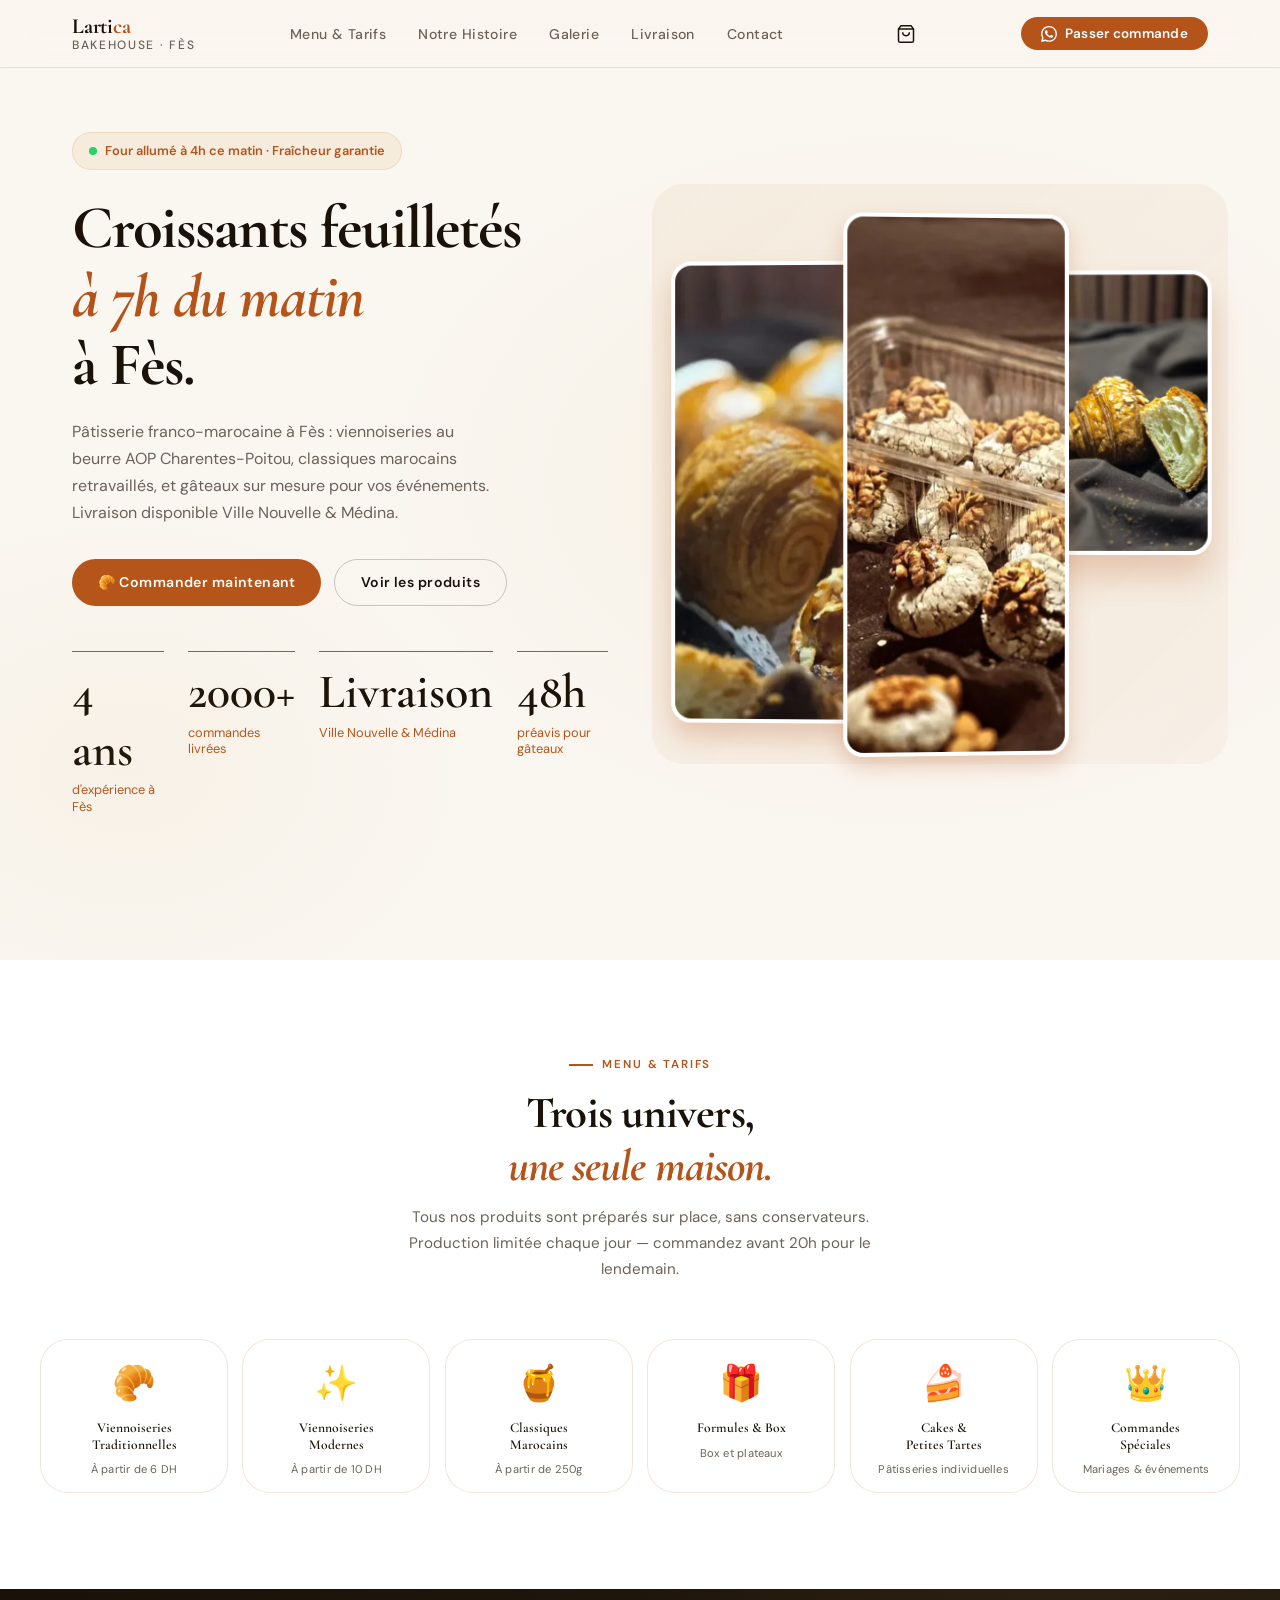
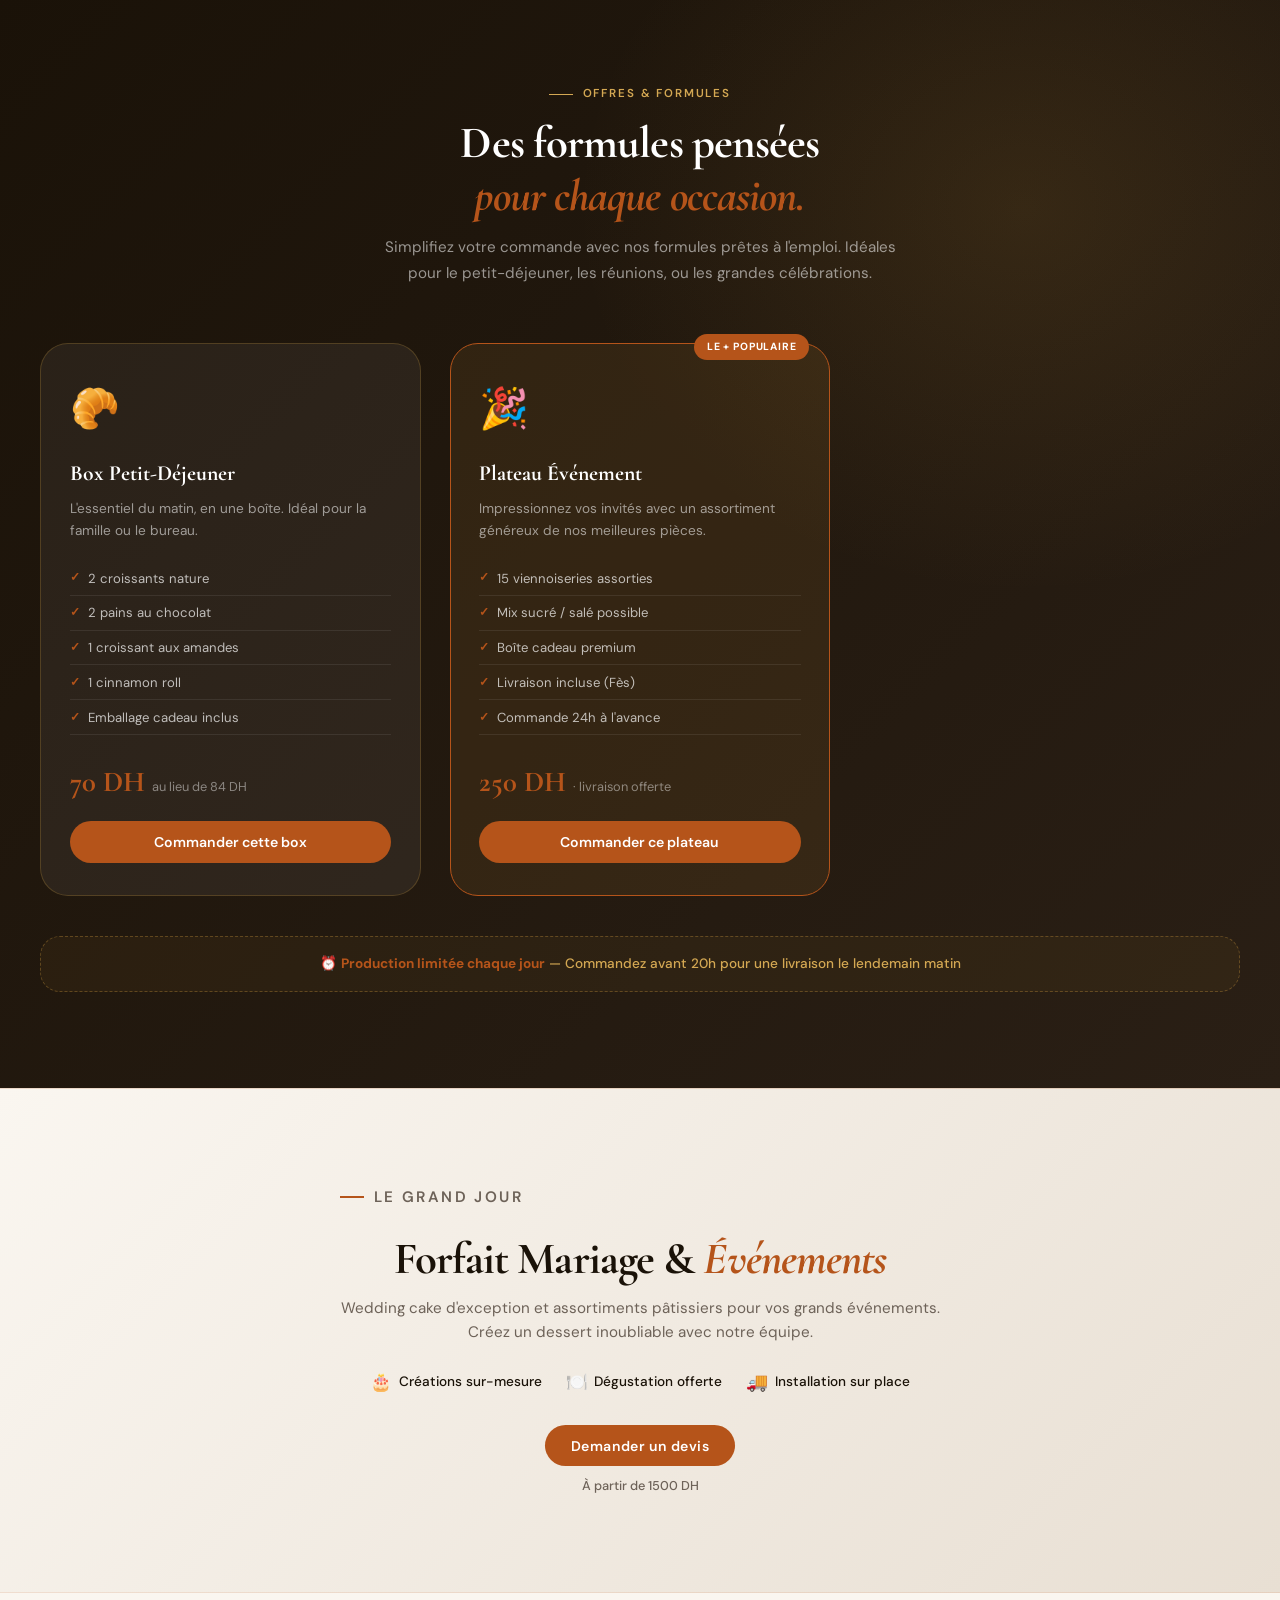
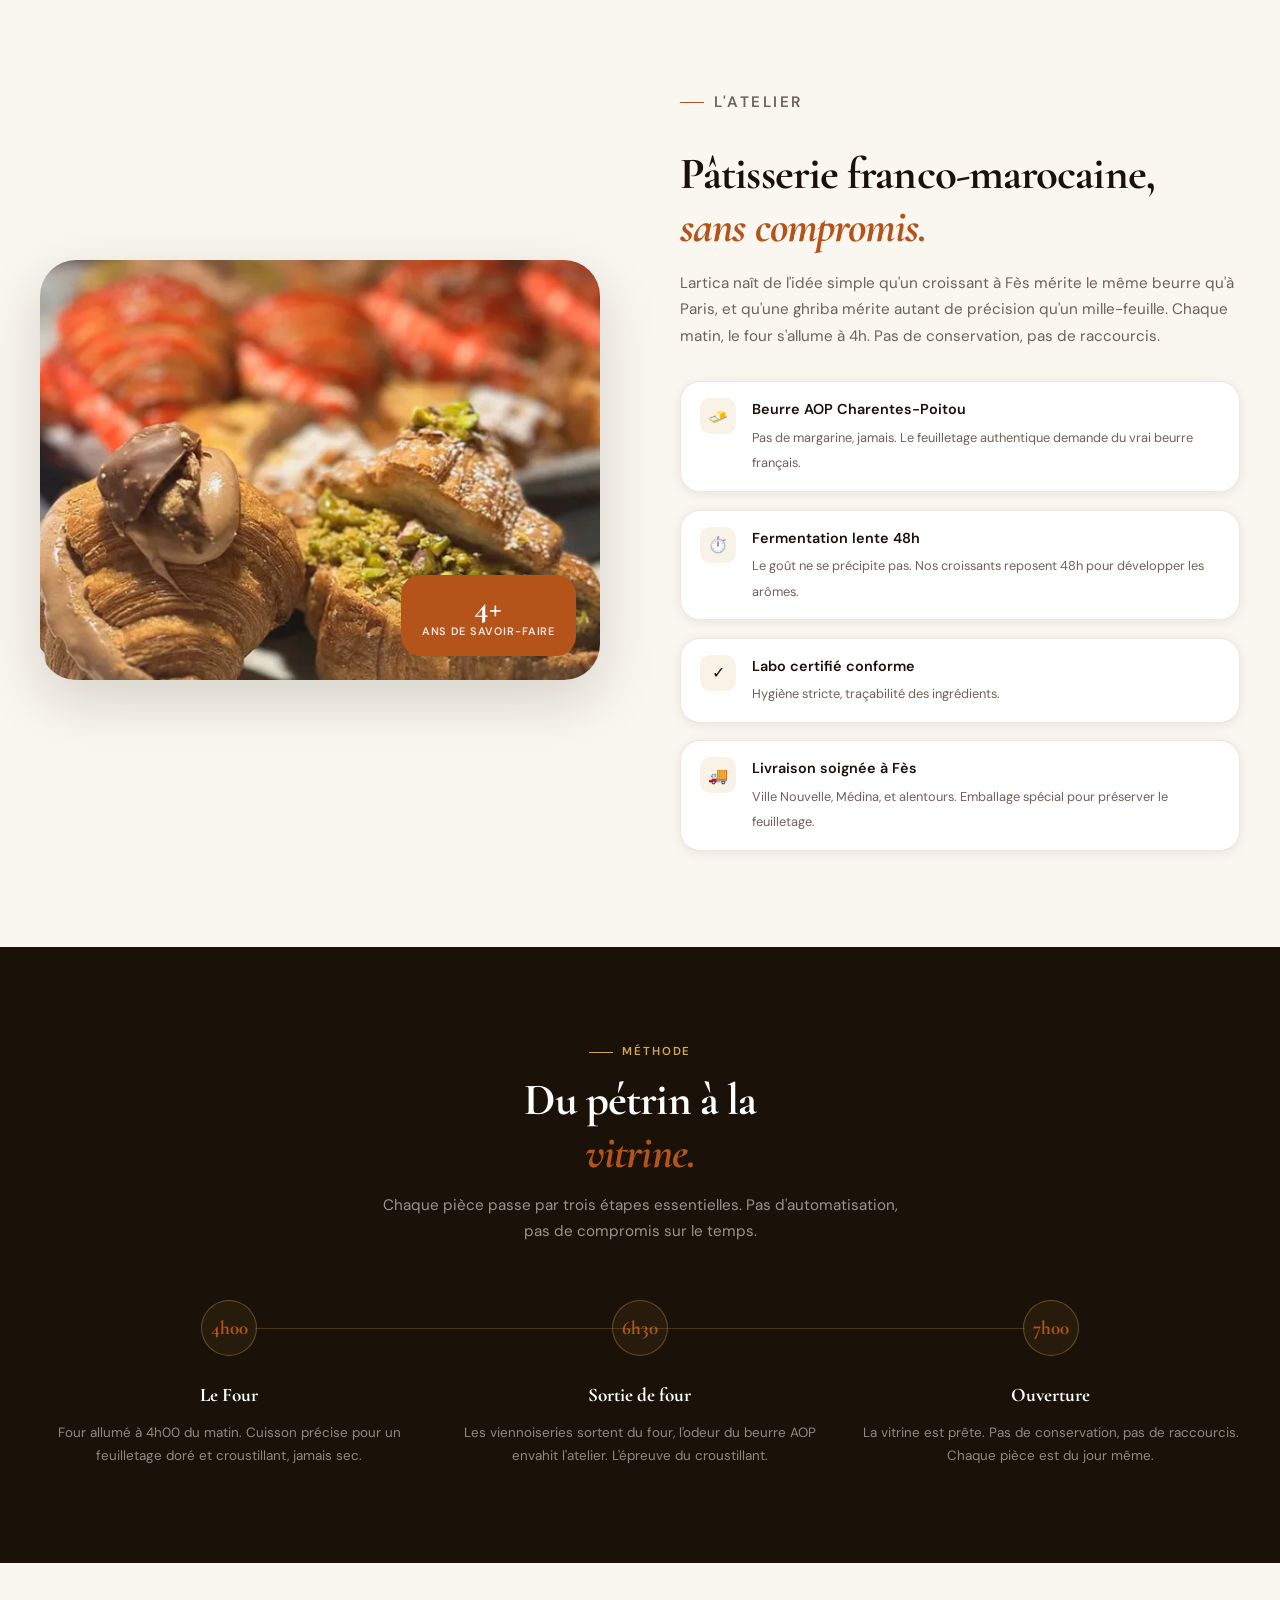
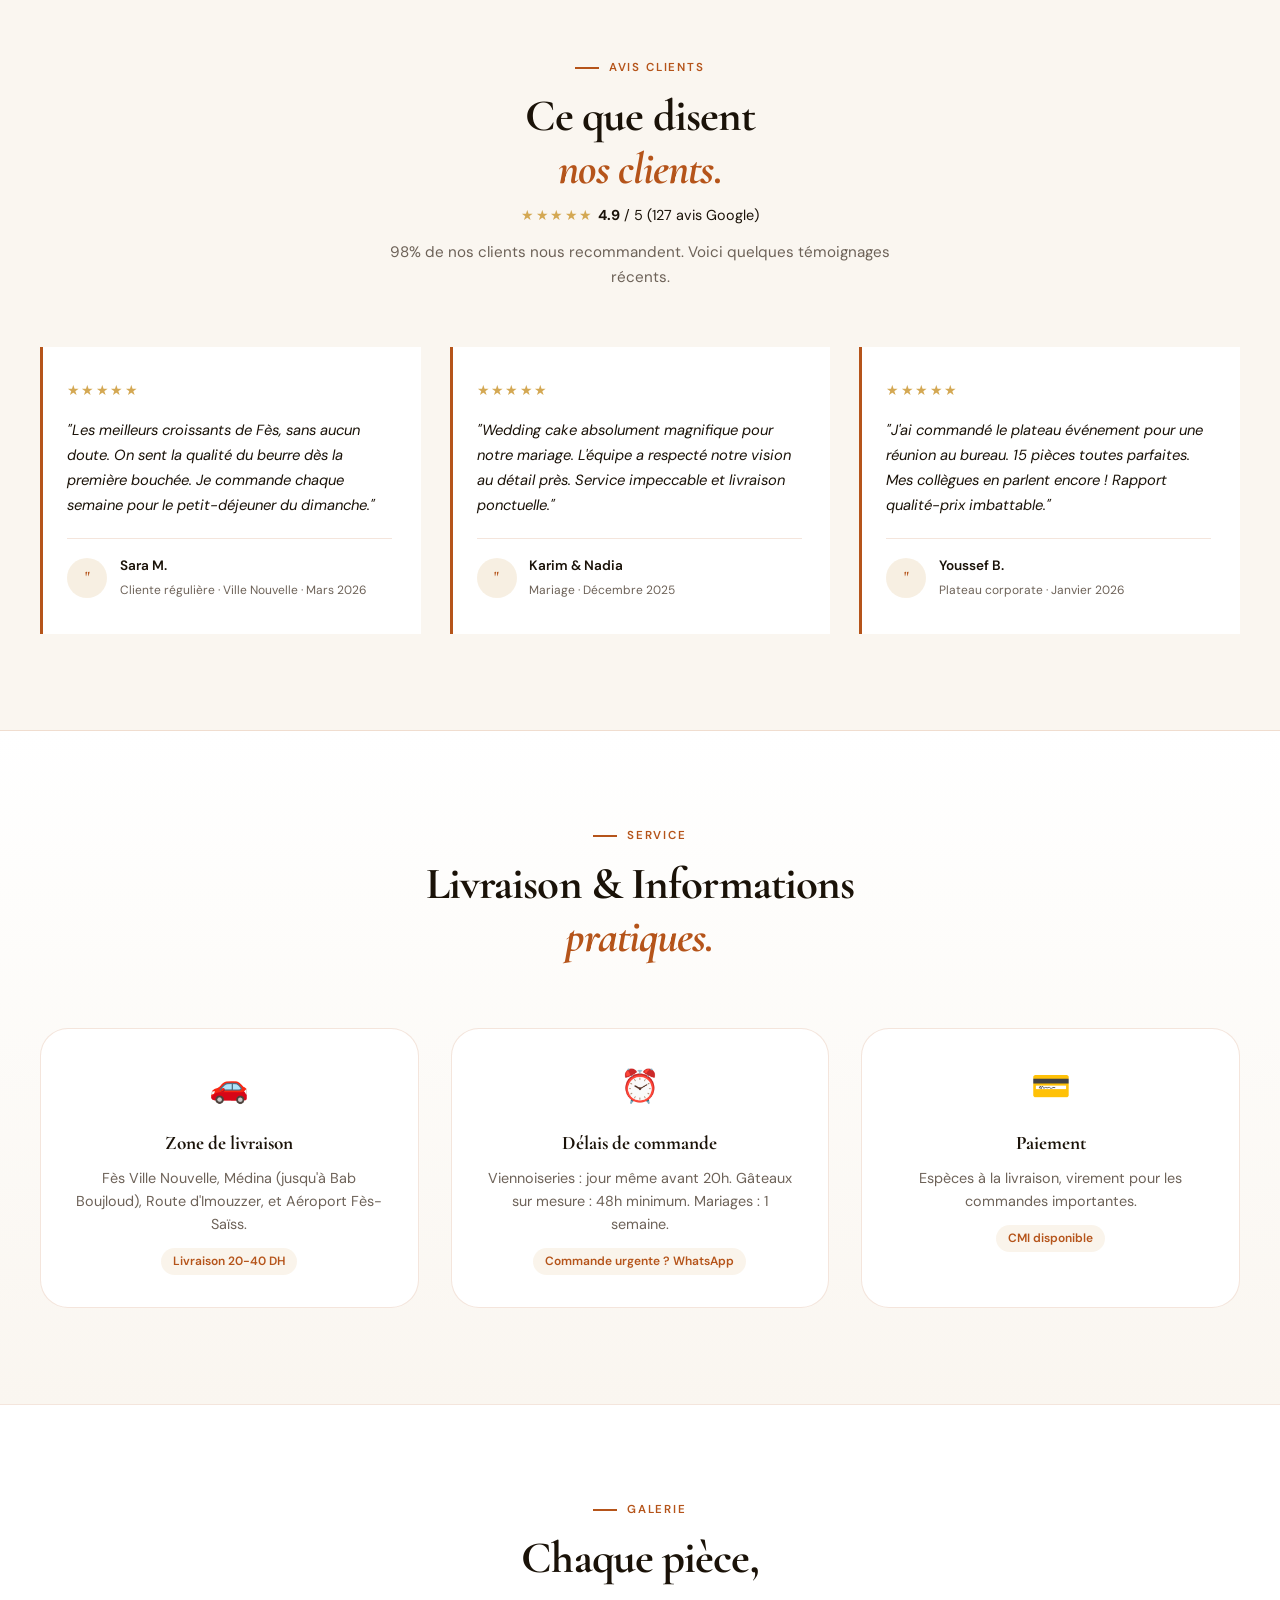
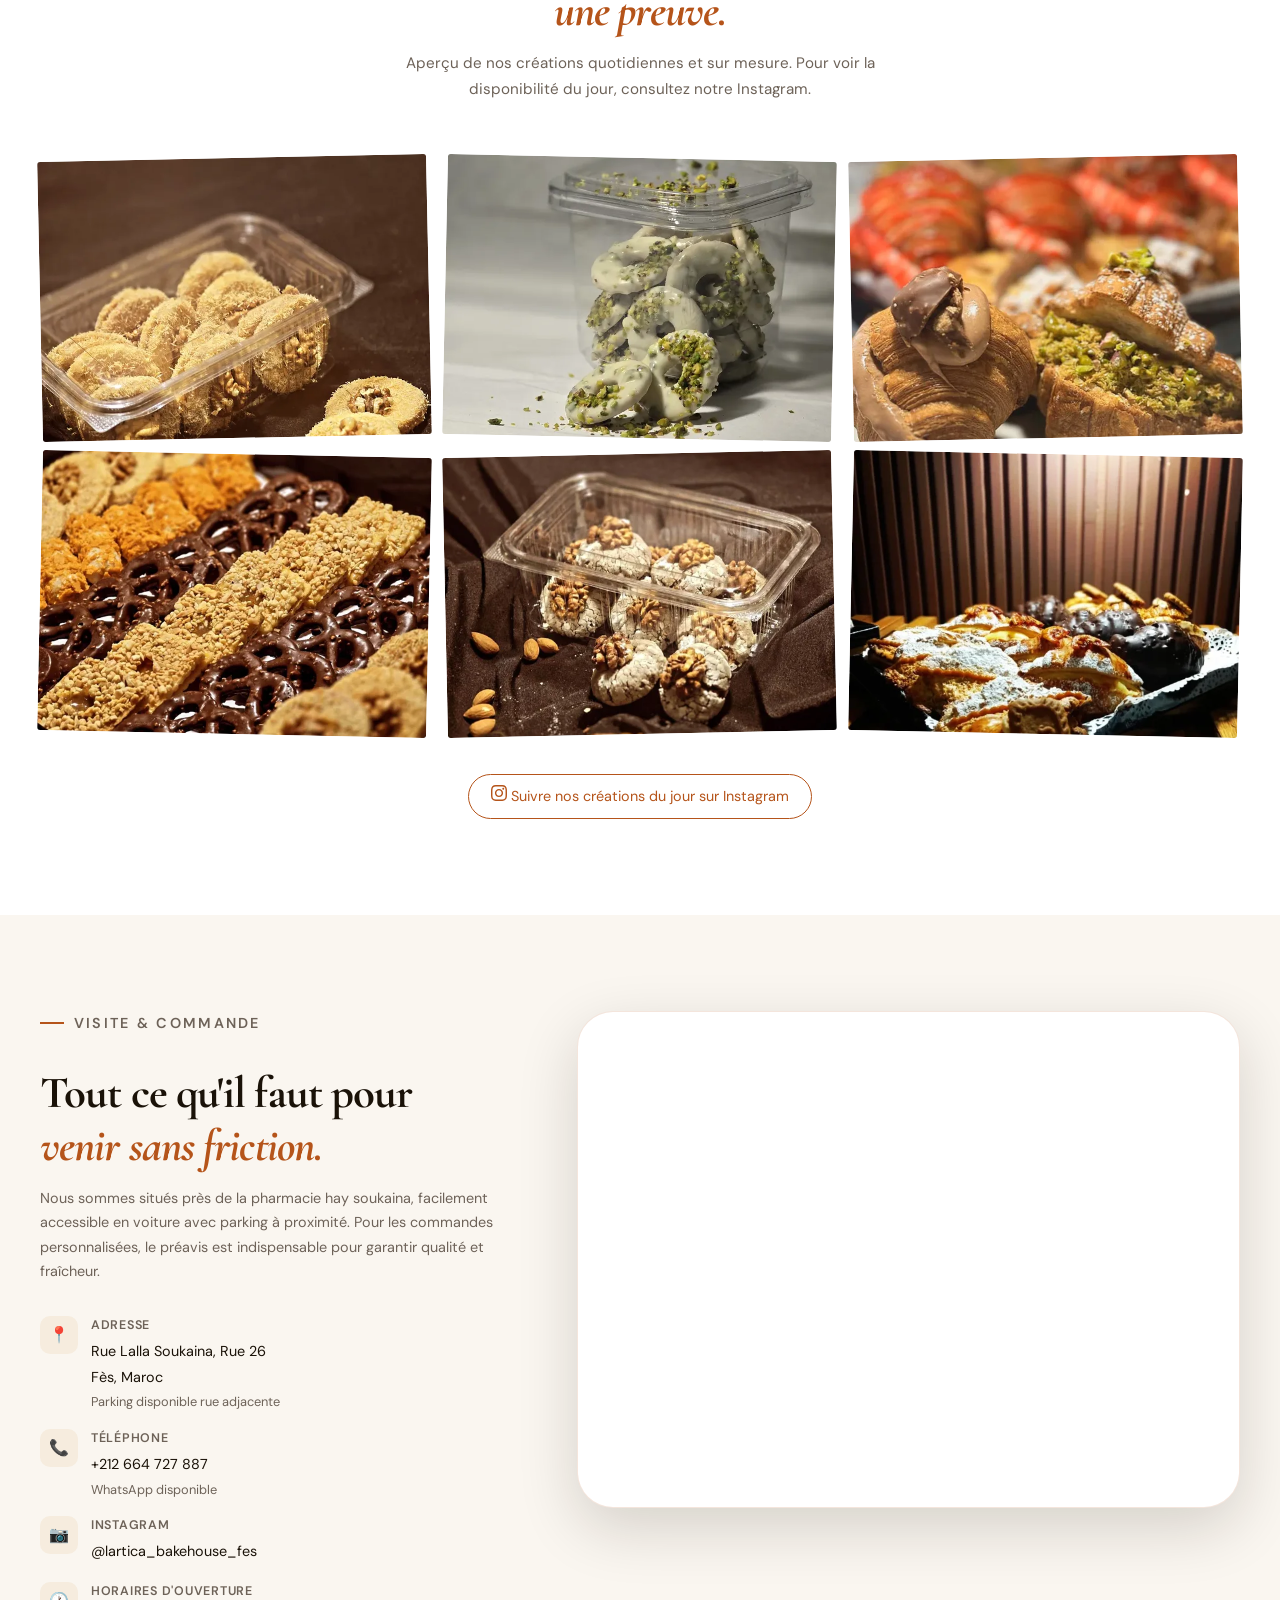
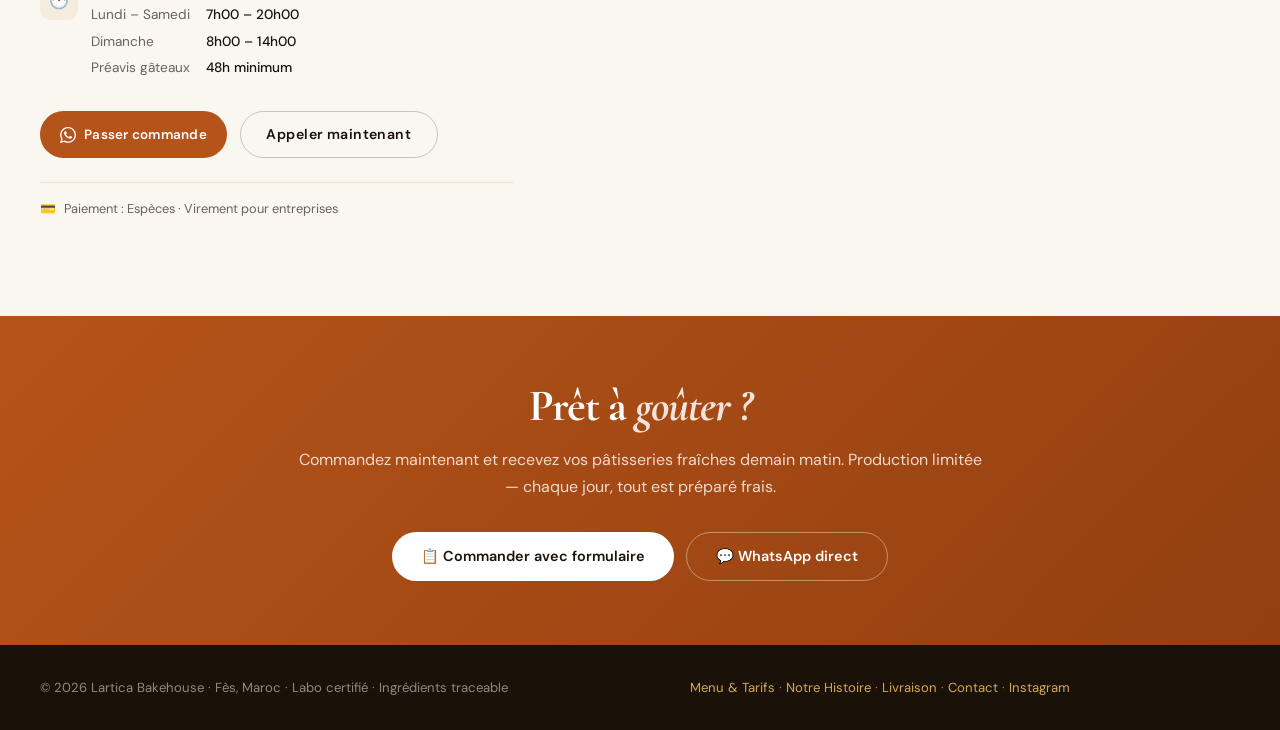
==== commit 4e7632d0: "feat: add build script and initialize project structure with CSS and JS assets" ====
--- a/index.html
+++ b/index.html
@@ -73,7 +73,6 @@
 
   <a class="skip-nav" href="#main-content">Aller au contenu</a>
 
-
   <!-- ─── HEADER ─────────────────────────── -->
   <header id="site-header">
     <nav aria-label="Navigation principale">
@@ -88,6 +87,10 @@
         <li><a href="#livraison">Livraison</a></li>
         <li><a href="#contact">Contact</a></li>
       </ul>
+      <button type="button" id="header-cart-btn" data-open-order aria-label="Panier">
+        <svg viewBox="0 0 24 24" fill="none" stroke="currentColor" stroke-width="1.8"><path d="M6 2L3 6v14a2 2 0 002 2h14a2 2 0 002-2V6l-3-4z"/><line x1="3" y1="6" x2="21" y2="6"/><path d="M16 10a4 4 0 01-8 0"/></svg>
+        <span id="header-cart-badge">0</span>
+      </button>
       <button class="btn-wa" data-open-order aria-label="Passer commande">
         <svg viewBox="0 0 24 24" aria-hidden="true"><path d="M17.472 14.382c-.297-.149-1.758-.867-2.03-.967-.273-.099-.471-.148-.67.15-.197.297-.767.966-.94 1.164-.173.199-.347.223-.644.075-.297-.15-1.255-.463-2.39-1.475-.883-.788-1.48-1.761-1.653-2.059-.173-.297-.018-.458.13-.606.134-.133.298-.347.446-.52.149-.174.198-.298.298-.497.099-.198.05-.371-.025-.52-.075-.149-.669-1.612-.916-2.207-.242-.579-.487-.5-.669-.51-.173-.008-.371-.01-.57-.01-.198 0-.52.074-.792.372-.272.297-1.04 1.016-1.04 2.479 0 1.462 1.065 2.875 1.213 3.074.149.198 2.096 3.2 5.077 4.487.709.306 1.262.489 1.694.625.712.227 1.36.195 1.871.118.571-.085 1.758-.719 2.006-1.413.248-.694.248-1.289.173-1.413-.074-.124-.272-.198-.57-.347m-5.421 7.403h-.004a9.87 9.87 0 01-5.031-1.378l-.361-.214-3.741.982.998-3.648-.235-.374a9.86 9.86 0 01-1.51-5.26c.001-5.45 4.436-9.884 9.888-9.884 2.64 0 5.122 1.03 6.988 2.898a9.825 9.825 0 012.893 6.994c-.003 5.45-4.437 9.884-9.885 9.884m8.413-18.297A11.815 11.815 0 0012.05 0C5.495 0 .16 5.335.157 11.892c0 2.096.547 4.142 1.588 5.945L.057 24l6.305-1.654a11.882 11.882 0 005.683 1.448h.005c6.554 0 11.89-5.335 11.893-11.893a11.821 11.821 0 00-3.48-8.413Z"/></svg>
         Passer commande
@@ -119,7 +122,6 @@
             <span class="pulse" aria-hidden="true"></span>
             Four allumé à 4h ce matin · Fraîcheur garantie
           </div>
-
           <h1>Croissants feuilletés<br><em>à 7h du matin</em><br>à Fès.</h1>
           <p class="hero-sub">Pâtisserie franco-marocaine à Fès : viennoiseries au beurre AOP Charentes-Poitou, classiques marocains retravaillés, et gâteaux sur mesure pour vos événements. Livraison disponible Ville Nouvelle &amp; Médina.</p>
           <div class="hero-ctas">
@@ -137,21 +139,20 @@
           <img class="hero-main" src="images/hero-main.webp"
                srcset="images/hero-main-1200.webp 1200w, images/hero-main-600.webp 600w"
                sizes="(max-width: 768px) 100vw, 60vw"
-               alt="Viennoiseries fraîches Lartica : croissants, pains au chocolat et escargots"
-               width="912" height="640" loading="eager" fetchpriority="high" />
+               alt="Viennoiseries fraîches Lartica" width="912" height="640" loading="eager" fetchpriority="high" />
           <img class="hero-tall" src="images/hero-tall.webp"
                srcset="images/hero-tall.webp 1200w, images/hero-tall.webp 600w"
                sizes="(max-width: 768px) 100vw, 38vw"
-               alt="Naked cake aux fruits rouges préparé en atelier"
-               width="456" height="640" loading="eager" fetchpriority="high" />
+               alt="Naked cake aux fruits rouges" width="456" height="640" loading="eager" fetchpriority="high" />
           <img class="hero-side" src="images/hero-side.webp"
                srcset="images/hero-side.webp 1200w, images/hero-side.webp 600w"
                sizes="(max-width: 768px) 100vw, 28vw"
-               alt="Croissant aux amandes feuilleté, mie alvéolée"
-               width="408" height="476" loading="eager" fetchpriority="high" />
-        </div>
-      </div>
-    </section>
+               alt="Croissant aux amandes feuilleté" width="408" height="476" loading="eager" fetchpriority="high" />
+        </div>
+      </div>
+    </section>
+
+<!-- FILE CONTINUES FROM PART 1 -->
 
     <!-- ─── MENU ─────────────────────────────── -->
     <section id="menu" aria-labelledby="menu-heading">
@@ -161,51 +162,13 @@
           <h2 id="menu-heading">Trois univers,<br><em>une seule maison.</em></h2>
           <p class="section-lead">Tous nos produits sont préparés sur place, sans conservateurs. Production limitée chaque jour — commandez avant 20h pour le lendemain.</p>
         </div>
-
         <div class="menu-categories-grid" aria-label="Commander par catégorie">
-
-          <!-- Viennoiseries Traditionnelles -->
-          <button class="cat-tile" type="button" data-open-order data-product="croissant pain" aria-label="Commander des viennoiseries traditionnelles">
-            <div class="cat-emoji" aria-hidden="true">🥐</div>
-            <span class="cat-tile-name">Viennoiseries<br>Traditionnelles</span>
-            <span class="cat-tile-price">À partir de 6 DH</span>
-          </button>
-
-          <!-- Viennoiseries Modernes -->
-          <button class="cat-tile" type="button" data-open-order data-product="crokies dubai moderne" aria-label="Commander des viennoiseries modernes">
-            <div class="cat-emoji" aria-hidden="true">✨</div>
-            <span class="cat-tile-name">Viennoiseries<br>Modernes</span>
-            <span class="cat-tile-price">À partir de 10 DH</span>
-          </button>
-
-          <!-- Classiques Marocains -->
-          <button class="cat-tile" type="button" data-open-order data-product="kaab ghzal marocain fekkas" aria-label="Commander des classiques marocains">
-            <div class="cat-emoji" aria-hidden="true">🍯</div>
-            <span class="cat-tile-name">Classiques<br>Marocains</span>
-            <span class="cat-tile-price">À partir de 250g</span>
-          </button>
-
-          <!-- Formules & Box -->
-          <button class="cat-tile" type="button" data-open-order data-product="box plateau formule" aria-label="Commander une formule ou box">
-            <div class="cat-emoji" aria-hidden="true">🎁</div>
-            <span class="cat-tile-name">Formules &amp; Box</span>
-            <span class="cat-tile-price">Box et plateaux</span>
-          </button>
-
-          <!-- Cakes & Petites Tartes -->
-          <button class="cat-tile" type="button" data-open-order data-product="cake tarte" aria-label="Commander des cakes et tartes">
-            <div class="cat-emoji" aria-hidden="true">🍰</div>
-            <span class="cat-tile-name">Cakes &amp;<br>Petites Tartes</span>
-            <span class="cat-tile-price">Pâtisseries individuelles</span>
-          </button>
-
-          <!-- Commandes Spéciales -->
-          <button class="cat-tile" type="button" data-open-order data-product="mariage événement special" aria-label="Passer une commande spéciale">
-            <div class="cat-emoji" aria-hidden="true">👑</div>
-            <span class="cat-tile-name">Commandes<br>Spéciales</span>
-            <span class="cat-tile-price">Mariages &amp; événements</span>
-          </button>
-
+          <button class="cat-tile" type="button" data-open-order data-product="croissant pain" aria-label="Commander des viennoiseries traditionnelles"><div class="cat-emoji" aria-hidden="true">🥐</div><span class="cat-tile-name">Viennoiseries<br>Traditionnelles</span><span class="cat-tile-price">À partir de 6 DH</span></button>
+          <button class="cat-tile" type="button" data-open-order data-product="crokies dubai moderne" aria-label="Commander des viennoiseries modernes"><div class="cat-emoji" aria-hidden="true">✨</div><span class="cat-tile-name">Viennoiseries<br>Modernes</span><span class="cat-tile-price">À partir de 10 DH</span></button>
+          <button class="cat-tile" type="button" data-open-order data-product="kaab ghzal marocain fekkas" aria-label="Commander des classiques marocains"><div class="cat-emoji" aria-hidden="true">🍯</div><span class="cat-tile-name">Classiques<br>Marocains</span><span class="cat-tile-price">À partir de 250g</span></button>
+          <button class="cat-tile" type="button" data-open-order data-product="box plateau formule" aria-label="Commander une formule ou box"><div class="cat-emoji" aria-hidden="true">🎁</div><span class="cat-tile-name">Formules &amp; Box</span><span class="cat-tile-price">Box et plateaux</span></button>
+          <button class="cat-tile" type="button" data-open-order data-product="cake tarte" aria-label="Commander des cakes et tartes"><div class="cat-emoji" aria-hidden="true">🍰</div><span class="cat-tile-name">Cakes &amp;<br>Petites Tartes</span><span class="cat-tile-price">Pâtisseries individuelles</span></button>
+          <button class="cat-tile" type="button" data-open-order data-product="mariage événement special" aria-label="Passer une commande spéciale"><div class="cat-emoji" aria-hidden="true">👑</div><span class="cat-tile-name">Commandes<br>Spéciales</span><span class="cat-tile-price">Mariages &amp; événements</span></button>
         </div>
       </div>
     </section>
@@ -223,28 +186,20 @@
             <div class="bundle-icon" aria-hidden="true">🥐</div>
             <h3>Box Petit-Déjeuner</h3>
             <p class="bundle-desc">L'essentiel du matin, en une boîte. Idéal pour la famille ou le bureau.</p>
-            <ul class="bundle-includes">
-              <li>2 croissants nature</li><li>2 pains au chocolat</li><li>1 croissant aux amandes</li><li>1 cinnamon roll</li><li>Emballage cadeau inclus</li>
-            </ul>
+            <ul class="bundle-includes"><li>2 croissants nature</li><li>2 pains au chocolat</li><li>1 croissant aux amandes</li><li>1 cinnamon roll</li><li>Emballage cadeau inclus</li></ul>
             <div class="bundle-price">70 DH <span>au lieu de 84 DH</span></div>
             <button class="bundle-order-btn" data-open-order data-product="Box Petit-Déjeuner (6 pcs)">Commander cette box</button>
           </div>
-
           <div class="bundle-card featured fade-up">
             <span class="bundle-popular">Le + populaire</span>
             <div class="bundle-icon" aria-hidden="true">🎉</div>
             <h3>Plateau Événement</h3>
             <p class="bundle-desc">Impressionnez vos invités avec un assortiment généreux de nos meilleures pièces.</p>
-            <ul class="bundle-includes">
-              <li>15 viennoiseries assorties</li><li>Mix sucré / salé possible</li><li>Boîte cadeau premium</li><li>Livraison incluse (Fès)</li><li>Commande 24h à l'avance</li>
-            </ul>
+            <ul class="bundle-includes"><li>15 viennoiseries assorties</li><li>Mix sucré / salé possible</li><li>Boîte cadeau premium</li><li>Livraison incluse (Fès)</li><li>Commande 24h à l'avance</li></ul>
             <div class="bundle-price">250 DH <span>· livraison offerte</span></div>
             <button class="bundle-order-btn" data-open-order data-product="Plateau Événement (15 pcs)">Commander ce plateau</button>
           </div>
-
-
-        </div>
-
+        </div>
         <div class="urgency-strip fade-up">
           <p>⏰ <strong>Production limitée chaque jour</strong> — Commandez avant 20h pour une livraison le lendemain matin</p>
         </div>
@@ -275,10 +230,8 @@
     <section id="histoire" aria-labelledby="story-heading">
       <div class="story-inner">
         <div class="story-image-wrap">
-          <img src="images/story-baker.webp" alt="Plateau signature Lartica Bakehouse : entremets, gâteaux kiwi et tranches garnies" width="800" height="600" loading="lazy" decoding="async" />
-          <div class="story-image-accent" aria-hidden="true">
-            <div class="big">4+</div><div class="small">ans de savoir-faire</div>
-          </div>
+          <img src="images/story-baker.webp" alt="Plateau signature Lartica Bakehouse" width="800" height="600" loading="lazy" decoding="async" />
+          <div class="story-image-accent" aria-hidden="true"><div class="big">4+</div><div class="small">ans de savoir-faire</div></div>
         </div>
         <div class="story-text">
           <p class="section-eyebrow">L'atelier</p>
@@ -316,30 +269,17 @@
         <div class="section-header">
           <p class="section-eyebrow">Avis clients</p>
           <h2 id="testimonials-heading">Ce que disent<br><em>nos clients.</em></h2>
-          <div class="rating-badge fade-up" aria-label="Noté 4.9 sur 5 par 127 clients">
-            <span class="stars" aria-hidden="true">★★★★★</span> <strong>4.9</strong> / 5 <span>(127 avis Google)</span>
-          </div>
+          <div class="rating-badge fade-up" aria-label="Noté 4.9 sur 5 par 127 clients"><span class="stars" aria-hidden="true">★★★★★</span> <strong>4.9</strong> / 5 <span>(127 avis Google)</span></div>
           <p class="section-lead">98% de nos clients nous recommandent. Voici quelques témoignages récents.</p>
         </div>
         <div class="testimonials-grid">
-          <div class="testimonial-card fade-up">
-            <div class="testimonial-stars" aria-label="5 étoiles sur 5">★★★★★</div>
-            <p class="testimonial-text">"Les meilleurs croissants de Fès, sans aucun doute. On sent la qualité du beurre dès la première bouchée. Je commande chaque semaine pour le petit-déjeuner du dimanche."</p>
-            <div class="testimonial-author"><div class="testimonial-avatar">"</div><div class="testimonial-author-info"><strong>Sara M.</strong><span>Cliente régulière · Ville Nouvelle · Mars 2026</span></div></div>
-          </div>
-          <div class="testimonial-card fade-up">
-            <div class="testimonial-stars" aria-label="5 étoiles sur 5">★★★★★</div>
-            <p class="testimonial-text">"Wedding cake absolument magnifique pour notre mariage. L'équipe a respecté notre vision au détail près. Service impeccable et livraison ponctuelle."</p>
-            <div class="testimonial-author"><div class="testimonial-avatar">"</div><div class="testimonial-author-info"><strong>Karim &amp; Nadia</strong><span>Mariage · Décembre 2025</span></div></div>
-          </div>
-          <div class="testimonial-card fade-up">
-            <div class="testimonial-stars" aria-label="5 étoiles sur 5">★★★★★</div>
-            <p class="testimonial-text">"J'ai commandé le plateau événement pour une réunion au bureau. 15 pièces toutes parfaites. Mes collègues en parlent encore ! Rapport qualité-prix imbattable."</p>
-            <div class="testimonial-author"><div class="testimonial-avatar">"</div><div class="testimonial-author-info"><strong>Youssef B.</strong><span>Plateau corporate · Janvier 2026</span></div></div>
-          </div>
-        </div>
-      </div>
-    </section>
+          <div class="testimonial-card fade-up"><div class="testimonial-stars" aria-label="5 étoiles sur 5">★★★★★</div><p class="testimonial-text">"Les meilleurs croissants de Fès, sans aucun doute. On sent la qualité du beurre dès la première bouchée. Je commande chaque semaine pour le petit-déjeuner du dimanche."</p><div class="testimonial-author"><div class="testimonial-avatar">"</div><div class="testimonial-author-info"><strong>Sara M.</strong><span>Cliente régulière · Ville Nouvelle · Mars 2026</span></div></div></div>
+          <div class="testimonial-card fade-up"><div class="testimonial-stars" aria-label="5 étoiles sur 5">★★★★★</div><p class="testimonial-text">"Wedding cake absolument magnifique pour notre mariage. L'équipe a respecté notre vision au détail près. Service impeccable et livraison ponctuelle."</p><div class="testimonial-author"><div class="testimonial-avatar">"</div><div class="testimonial-author-info"><strong>Karim &amp; Nadia</strong><span>Mariage · Décembre 2025</span></div></div></div>
+          <div class="testimonial-card fade-up"><div class="testimonial-stars" aria-label="5 étoiles sur 5">★★★★★</div><p class="testimonial-text">"J'ai commandé le plateau événement pour une réunion au bureau. 15 pièces toutes parfaites. Mes collègues en parlent encore ! Rapport qualité-prix imbattable."</p><div class="testimonial-author"><div class="testimonial-avatar">"</div><div class="testimonial-author-info"><strong>Youssef B.</strong><span>Plateau corporate · Janvier 2026</span></div></div></div>
+        </div>
+      </div>
+    </section>
+
 
     <!-- ─── DELIVERY SECTION ──────────────────── -->
     <section id="livraison" aria-labelledby="delivery-heading">
@@ -363,12 +303,12 @@
           <p class="section-lead">Aperçu de nos créations quotidiennes et sur mesure. Pour voir la disponibilité du jour, consultez notre Instagram.</p>
         </div>
         <div class="gallery-grid" role="list" aria-label="Galerie de produits">
-          <figure class="gallery-item fade-up" role="listitem"><a href="https://www.instagram.com/lartica_bakehouse_fes" target="_blank" rel="noopener"><img src="images/gallery-1.webp" alt="Gâteau artistique deux étages, glaçage texturé noir et blanc avec rose noire en sucre" width="600" height="600" loading="lazy" decoding="async" /><div class="gallery-item-overlay" aria-hidden="true"><span>Gâteau artistique</span></div></a></figure>
-          <figure class="gallery-item fade-up" role="listitem"><a href="https://www.instagram.com/lartica_bakehouse_fes" target="_blank" rel="noopener"><img src="images/gallery-2.webp" alt="Assortiment de petits gâteaux : dômes chocolat, red velvet, tartelettes mangue" width="600" height="600" loading="lazy" decoding="async" /><div class="gallery-item-overlay" aria-hidden="true"><span>Plateau pâtissier</span></div></a></figure>
-          <figure class="gallery-item fade-up" role="listitem"><a href="https://www.instagram.com/lartica_bakehouse_fes" target="_blank" rel="noopener"><img src="images/gallery-3.webp" alt="Croissants fourrés pistache et chocolat, vue rapprochée" width="600" height="600" loading="lazy" decoding="async" /><div class="gallery-item-overlay" aria-hidden="true"><span>Croissants signature</span></div></a></figure>
-          <figure class="gallery-item fade-up" role="listitem"><a href="https://www.instagram.com/lartica_bakehouse_fes" target="_blank" rel="noopener"><img src="images/gallery-4.webp" alt="Assortiment de pretzels enrobés chocolat et barres sésame sur plateau" width="600" height="600" loading="lazy" decoding="async" /><div class="gallery-item-overlay" aria-hidden="true"><span>Pretzels chocolat</span></div></a></figure>
-          <figure class="gallery-item fade-up" role="listitem"><a href="https://www.instagram.com/lartica_bakehouse_fes" target="_blank" rel="noopener"><img src="images/gallery-5.webp" alt="Ghriba aux noix, biscuits craquelés au sucre glace sur tissu sombre" width="600" height="600" loading="lazy" decoding="async" /><div class="gallery-item-overlay" aria-hidden="true"><span>Ghriba noix</span></div></a></figure>
-          <figure class="gallery-item fade-up" role="listitem"><a href="https://www.instagram.com/lartica_bakehouse_fes" target="_blank" rel="noopener"><img src="images/gallery-6.webp" alt="Pâtisseries mixtes sur étagère bois : choux fourrés, pain Suisse, éclairs chocolat" width="600" height="600" loading="lazy" decoding="async" /><div class="gallery-item-overlay" aria-hidden="true"><span>Vitrine du jour</span></div></a></figure>
+          <figure class="gallery-item fade-up" role="listitem"><a href="https://www.instagram.com/lartica_bakehouse_fes" target="_blank" rel="noopener"><img src="images/gallery-1.webp" alt="Gâteau artistique deux étages" width="600" height="600" loading="lazy" decoding="async" /><div class="gallery-item-overlay" aria-hidden="true"><span>Gâteau artistique</span></div></a><button class="gallery-order-btn" data-open-order data-product="cake tarte">Commander →</button></figure>
+          <figure class="gallery-item fade-up" role="listitem"><a href="https://www.instagram.com/lartica_bakehouse_fes" target="_blank" rel="noopener"><img src="images/gallery-2.webp" alt="Assortiment de petits gâteaux" width="600" height="600" loading="lazy" decoding="async" /><div class="gallery-item-overlay" aria-hidden="true"><span>Plateau pâtissier</span></div></a><button class="gallery-order-btn" data-open-order data-product="box plateau formule">Commander →</button></figure>
+          <figure class="gallery-item fade-up" role="listitem"><a href="https://www.instagram.com/lartica_bakehouse_fes" target="_blank" rel="noopener"><img src="images/gallery-3.webp" alt="Croissants fourrés pistache et chocolat" width="600" height="600" loading="lazy" decoding="async" /><div class="gallery-item-overlay" aria-hidden="true"><span>Croissants signature</span></div></a><button class="gallery-order-btn" data-open-order data-product="croissant pain">Commander →</button></figure>
+          <figure class="gallery-item fade-up" role="listitem"><a href="https://www.instagram.com/lartica_bakehouse_fes" target="_blank" rel="noopener"><img src="images/gallery-4.webp" alt="Assortiment de pretzels enrobés chocolat" width="600" height="600" loading="lazy" decoding="async" /><div class="gallery-item-overlay" aria-hidden="true"><span>Pretzels chocolat</span></div></a><button class="gallery-order-btn" data-open-order data-product="moderne">Commander →</button></figure>
+          <figure class="gallery-item fade-up" role="listitem"><a href="https://www.instagram.com/lartica_bakehouse_fes" target="_blank" rel="noopener"><img src="images/gallery-5.webp" alt="Ghriba aux noix" width="600" height="600" loading="lazy" decoding="async" /><div class="gallery-item-overlay" aria-hidden="true"><span>Ghriba noix</span></div></a><button class="gallery-order-btn" data-open-order data-product="marocain">Commander →</button></figure>
+          <figure class="gallery-item fade-up" role="listitem"><a href="https://www.instagram.com/lartica_bakehouse_fes" target="_blank" rel="noopener"><img src="images/gallery-6.webp" alt="Pâtisseries mixtes sur étagère" width="600" height="600" loading="lazy" decoding="async" /><div class="gallery-item-overlay" aria-hidden="true"><span>Vitrine du jour</span></div></a><button class="gallery-order-btn" data-open-order data-product="croissant pain">Commander →</button></figure>
         </div>
         <div class="gallery-cta">
           <a href="https://www.instagram.com/lartica_bakehouse_fes" target="_blank" rel="noopener" class="gallery-instagram-link" aria-label="Voir plus de photos sur Instagram">
@@ -393,10 +333,7 @@
             <div class="contact-row"><div class="contact-icon" aria-hidden="true">🕐</div><div class="contact-row-text"><strong>Horaires d'ouverture</strong><dl class="hours-grid"><dt>Lundi – Samedi</dt><dd>7h00 – 20h00</dd><dt>Dimanche</dt><dd>8h00 – 14h00</dd><dt>Préavis gâteaux</dt><dd>48h minimum</dd></dl></div></div>
           </div>
           <div class="contact-ctas">
-            <button class="btn-wa" data-open-order aria-label="Passer commande">
-              <svg viewBox="0 0 24 24" aria-hidden="true" class="wa-icon-inline"><path d="M17.472 14.382c-.297-.149-1.758-.867-2.03-.967-.273-.099-.471-.148-.67.15-.197.297-.767.966-.94 1.164-.173.199-.347.223-.644.075-.297-.15-1.255-.463-2.39-1.475-.883-.788-1.48-1.761-1.653-2.059-.173-.297-.018-.458.13-.606.134-.133.298-.347.446-.52.149-.174.198-.298.298-.497.099-.198.05-.371-.025-.52-.075-.149-.669-1.612-.916-2.207-.242-.579-.487-.5-.669-.51-.173-.008-.371-.01-.57-.01-.198 0-.52.074-.792.372-.272.297-1.04 1.016-1.04 2.479 0 1.462 1.065 2.875 1.213 3.074.149.198 2.096 3.2 5.077 4.487.709.306 1.262.489 1.694.625.712.227 1.36.195 1.871.118.571-.085 1.758-.719 2.006-1.413.248-.694.248-1.289.173-1.413-.074-.124-.272-.198-.57-.347m-5.421 7.403h-.004a9.87 9.87 0 01-5.031-1.378l-.361-.214-3.741.982.998-3.648-.235-.374a9.86 9.86 0 01-1.51-5.26c.001-5.45 4.436-9.884 9.888-9.884 2.64 0 5.122 1.03 6.988 2.898a9.825 9.825 0 012.893 6.994c-.003 5.45-4.437 9.884-9.885 9.884m8.413-18.297A11.815 11.815 0 0012.05 0C5.495 0 .16 5.335.157 11.892c0 2.096.547 4.142 1.588 5.945L.057 24l6.305-1.654a11.882 11.882 0 005.683 1.448h.005c6.554 0 11.89-5.335 11.893-11.893a11.821 11.821 0 00-3.48-8.413Z"/></svg>
-              Passer commande
-            </button>
+            <button class="btn-wa" data-open-order aria-label="Passer commande"><svg viewBox="0 0 24 24" aria-hidden="true" class="wa-icon-inline"><path d="M17.472 14.382c-.297-.149-1.758-.867-2.03-.967-.273-.099-.471-.148-.67.15-.197.297-.767.966-.94 1.164-.173.199-.347.223-.644.075-.297-.15-1.255-.463-2.39-1.475-.883-.788-1.48-1.761-1.653-2.059-.173-.297-.018-.458.13-.606.134-.133.298-.347.446-.52.149-.174.198-.298.298-.497.099-.198.05-.371-.025-.52-.075-.149-.669-1.612-.916-2.207-.242-.579-.487-.5-.669-.51-.173-.008-.371-.01-.57-.01-.198 0-.52.074-.792.372-.272.297-1.04 1.016-1.04 2.479 0 1.462 1.065 2.875 1.213 3.074.149.198 2.096 3.2 5.077 4.487.709.306 1.262.489 1.694.625.712.227 1.36.195 1.871.118.571-.085 1.758-.719 2.006-1.413.248-.694.248-1.289.173-1.413-.074-.124-.272-.198-.57-.347m-5.421 7.403h-.004a9.87 9.87 0 01-5.031-1.378l-.361-.214-3.741.982.998-3.648-.235-.374a9.86 9.86 0 01-1.51-5.26c.001-5.45 4.436-9.884 9.888-9.884 2.64 0 5.122 1.03 6.988 2.898a9.825 9.825 0 012.893 6.994c-.003 5.45-4.437 9.884-9.885 9.884m8.413-18.297A11.815 11.815 0 0012.05 0C5.495 0 .16 5.335.157 11.892c0 2.096.547 4.142 1.588 5.945L.057 24l6.305-1.654a11.882 11.882 0 005.683 1.448h.005c6.554 0 11.89-5.335 11.893-11.893a11.821 11.821 0 00-3.48-8.413Z"/></svg> Passer commande</button>
             <a href="tel:+212664727887" class="btn-outline" aria-label="Appeler Lartica Bakehouse">Appeler maintenant</a>
           </div>
           <div class="payment-methods"><span>💳</span><span>Paiement : Espèces · Virement pour entreprises</span></div>
@@ -443,7 +380,7 @@
     </div>
   </div>
 
-  <!-- ─── ORDER MODAL (CART) ───────────────────── -->
+  <!-- ─── ORDER MODAL ───────────────────── -->
   <div class="modal-overlay" id="order-modal" role="dialog" aria-modal="true" aria-labelledby="modal-title">
     <div class="modal-content side-panel">
       <div class="modal-header">
@@ -451,95 +388,32 @@
         <button class="modal-close" id="modal-close" aria-label="Fermer la commande">✕</button>
       </div>
 
-      <!-- VIEW 1: CATEGORY SELECTION (6 CATEGORIES) -->
+      <!-- VIEW 1: CATEGORY SELECTION -->
       <div class="modal-view active" id="view-categories">
         <p class="modal-subtitle">Que souhaitez-vous commander ?</p>
         <div class="category-grid">
-
-          <!-- Category 1: Viennoiseries Traditionnelles -->
-          <button type="button" class="category-cat-btn" data-category="viennoiseries-trad">
-            <span class="cat-emoji" aria-hidden="true">🥐</span>
-            <span class="cat-name">Viennoiseries Traditionnelles</span>
-            <span class="cat-sub">À partir de 6 DH</span>
-          </button>
-
-          <!-- Category 2: Viennoiseries Modernes -->
-          <button type="button" class="category-cat-btn" data-category="viennoiseries-modernes">
-            <span class="cat-emoji" aria-hidden="true">✨</span>
-            <span class="cat-name">Viennoiseries Modernes</span>
-            <span class="cat-sub">À partir de 10 DH</span>
-          </button>
-
-          <!-- Category 3: Classiques Marocains (WEIGHT-BASED) -->
-          <button type="button" class="category-cat-btn" data-category="marocains">
-            <span class="cat-emoji" aria-hidden="true">🍯</span>
-            <span class="cat-name">Classiques Marocains</span>
-            <span class="cat-sub">À partir de 250g</span>
-          </button>
-
-          <!-- Category 4: Formules & Box -->
-          <button type="button" class="category-cat-btn" data-category="formules">
-            <span class="cat-emoji" aria-hidden="true">🎁</span>
-            <span class="cat-name">Formules &amp; Box</span>
-            <span class="cat-sub">Box et plateaux</span>
-          </button>
-
-          <!-- Category 5: Cakes & Petites Tartes -->
-          <button type="button" class="category-cat-btn" data-category="cakes">
-            <span class="cat-emoji" aria-hidden="true">🍰</span>
-            <span class="cat-name">Cakes &amp; Petites Tartes</span>
-            <span class="cat-sub">Pâtisseries individuelles</span>
-          </button>
-
-          <!-- Category 6: Commandes Spéciales (PORTION-BASED) -->
-          <button type="button" class="category-cat-btn" data-category="special">
-            <span class="cat-emoji" aria-hidden="true">👑</span>
-            <span class="cat-name">Commandes Spéciales</span>
-            <span class="cat-sub">Mariages &amp; événements</span>
-          </button>
-
-        </div>
-      </div>
-
-      <!-- VIEW 2: PRODUCT LIST (DYNAMIC BASED ON CATEGORY TYPE) -->
+          <button type="button" class="category-cat-btn" data-category="viennoiseries-trad"><span class="cat-emoji" aria-hidden="true">🥐</span><span class="cat-name">Viennoiseries Traditionnelles</span><span class="cat-sub">À partir de 6 DH</span></button>
+          <button type="button" class="category-cat-btn" data-category="viennoiseries-modernes"><span class="cat-emoji" aria-hidden="true">✨</span><span class="cat-name">Viennoiseries Modernes</span><span class="cat-sub">À partir de 10 DH</span></button>
+          <button type="button" class="category-cat-btn" data-category="marocains"><span class="cat-emoji" aria-hidden="true">🍯</span><span class="cat-name">Classiques Marocains</span><span class="cat-sub">À partir de 250g</span></button>
+          <button type="button" class="category-cat-btn" data-category="formules"><span class="cat-emoji" aria-hidden="true">🎁</span><span class="cat-name">Formules &amp; Box</span><span class="cat-sub">Box et plateaux</span></button>
+          <button type="button" class="category-cat-btn" data-category="cakes"><span class="cat-emoji" aria-hidden="true">🍰</span><span class="cat-name">Cakes &amp; Petites Tartes</span><span class="cat-sub">Pâtisseries individuelles</span></button>
+          <button type="button" class="category-cat-btn" data-category="special"><span class="cat-emoji" aria-hidden="true">👑</span><span class="cat-name">Commandes Spéciales</span><span class="cat-sub">Mariages &amp; événements</span></button>
+        </div>
+      </div>
+
+      <!-- VIEW 2: PRODUCT LIST -->
       <div class="modal-view" id="view-products">
         <button type="button" class="btn-back" id="btn-back-categories" aria-label="Retour aux catégories">← Changer de catégorie</button>
         <h3 class="active-category-title" id="active-category-title">Catégorie</h3>
-
-        <!-- Container for standard products (unit-based) -->
-        <div class="product-list" id="product-list-container">
-          <!-- Populated by JavaScript -->
-        </div>
-
-        <!-- Container for weight-based products (Classiques Marocains) -->
-        <div class="weight-product-list" id="weight-product-list-container" style="display: none;">
-          <!-- Populated by JavaScript -->
-        </div>
-
-        <!-- Container for portion-based products (Commandes Spéciales) -->
-        <div class="portion-product-list" id="portion-product-list-container" style="display: none;">
-          <!-- Populated by JavaScript -->
-        </div>
+        <div id="product-list-container"></div>
       </div>
 
       <!-- VIEW 3: CHECKOUT FORM -->
       <div class="modal-view" id="view-checkout">
         <button type="button" class="btn-back" id="btn-back-cart" aria-label="Retour au panier">← Modifier mon panier</button>
-        <h3 class="active-category-title">Informations de livraison</h3>
+        <h3 class="active-category-title">Finaliser la commande</h3>
         <form id="order-form" novalidate>
           <div class="order-form">
-            <div class="form-row">
-              <div class="form-group">
-                <label for="order-name">Nom complet <span class="required">*</span></label>
-                <input type="text" id="order-name" name="name" placeholder="Votre nom" required autocomplete="name" />
-                <span class="form-error" id="order-name-error"></span>
-              </div>
-              <div class="form-group">
-                <label for="order-phone">Téléphone <span class="required">*</span></label>
-                <input type="tel" id="order-phone" name="phone" placeholder="06XXXXXXXX" required autocomplete="tel" />
-                <span class="form-error" id="order-phone-error"></span>
-              </div>
-            </div>
             <div class="form-group">
               <label for="order-date">Date de retrait souhaitée <span class="required">*</span></label>
               <input type="date" id="order-date" name="date" required />
@@ -553,26 +427,27 @@
         </form>
       </div>
 
-      <!-- CART SUMMARY STICKY FOOTER -->
+      <!-- CART STICKY FOOTER -->
       <div class="cart-sticky-footer" id="cart-footer">
-        <div class="cart-summary-top">
-          <button type="button" class="cart-expand-btn" id="cart-expand-btn" aria-expanded="false">
-            <span class="cart-badge" id="cart-count">0</span>
-            <span class="cart-total-text">Total : <strong id="cart-total">0 DH</strong></span>
-            <svg class="chevron" viewBox="0 0 24 24"><path d="M7 14l5-5 5 5z"/></svg>
+        <div class="cart-bar-top">
+          <button type="button" id="cart-pill-btn" aria-expanded="false">
+            <svg viewBox="0 0 24 24" fill="none" stroke="currentColor" stroke-width="1.8" aria-hidden="true"><path d="M6 2L3 6v14a2 2 0 002 2h14a2 2 0 002-2V6l-3-4z"/><line x1="3" y1="6" x2="21" y2="6"/><path d="M16 10a4 4 0 01-8 0"/></svg>
+            <span class="cart-pill-count" id="cart-count">0</span>
+            <span class="cart-pill-label">article(s)</span>
           </button>
-          <button type="button" class="btn-primary cart-next-btn" id="btn-next-step" disabled>Suivant</button>
+          <div class="cart-bar-right">
+            <span class="cart-bar-total" id="cart-total">0 DH</span>
+            <button type="button" class="btn-primary cart-next-btn" id="btn-next-step" disabled>Suivant</button>
+          </div>
         </div>
         <div class="cart-items-preview" id="cart-preview">
-          <ul id="cart-items-list">
-            <!-- Populated by JavaScript -->
-          </ul>
-        </div>
-      </div>
-
+          <ul id="cart-items-list"></ul>
+        </div>
+      </div>
     </div>
   </div>
 
   <script src="js/main.js" defer></script>
 </body>
 </html>
+
--- a/css/styles.css
+++ b/css/styles.css
@@ -1,6 +1,5 @@
 /* ═══════════════════════════════════════════════════════════
-   Lartica Bakehouse — Production Stylesheet
-   Pâtisserie artisanale franco-marocaine · Fès
+   Lartica Bakehouse — Production Stylesheet (Rebuilt)
    ═══════════════════════════════════════════════════════════ */
 
 /* ─── RESET & TOKENS ─────────────────────────────────── */
@@ -11,14 +10,8 @@
   --ink: #1A1208;
   --gold: #B5541A;
   --gold-lt: #D4A853;
-  --glass-border: rgba(181, 84, 26, 0.10);
-  --cream:   #FAF6F0;
-  --ink:     #1A1208;
-  --gold:    #B5541A;
-  --gold-lt: #D4A853;
-  --muted:   #6d6258;
-  --muted-lt:#a89a8e;
-  --white:   #ffffff;
+  --muted: #6d6258;
+  --muted-lt: #a89a8e;
   --glass-bg: rgba(250,246,240,0.72);
   --glass-border: rgba(181,84,26,0.15);
   --shadow-sm: 0 2px 12px rgba(26,18,8,0.08);
@@ -46,39 +39,6 @@
 a { text-decoration: none; color: inherit; }
 button { cursor: pointer; font-family: inherit; }
 
-/* ─── FLOATING WHATSAPP BUTTON ───────────────────────── */
-.whatsapp-float {
-  position: fixed;
-  bottom: 2rem;
-  right: 2rem;
-  width: 60px;
-  height: 60px;
-  background: var(--whatsapp);
-  color: white;
-  border-radius: 50%;
-  display: flex;
-  align-items: center;
-  justify-content: center;
-  box-shadow: 0 4px 20px rgba(37, 211, 102, 0.4);
-  z-index: 999;
-  transition: transform 0.3s ease, box-shadow 0.3s ease;
-  animation: pulse-whatsapp 2s infinite;
-}
-.whatsapp-float:hover {
-  transform: scale(1.1) translateY(-2px);
-  box-shadow: 0 6px 24px rgba(37, 211, 102, 0.5);
-}
-.whatsapp-float svg {
-  width: 32px;
-  height: 32px;
-  fill: currentColor;
-}
-@keyframes pulse-whatsapp {
-  0% { box-shadow: 0 4px 20px rgba(37, 211, 102, 0.4); }
-  50% { box-shadow: 0 4px 30px rgba(37, 211, 102, 0.6); }
-  100% { box-shadow: 0 4px 20px rgba(37, 211, 102, 0.4); }
-}
-
 /* ─── SKIP NAV ───────────────────────────────────────── */
 .skip-nav {
   position: fixed; top: -100%; left: 1rem; z-index: 1000;
@@ -104,9 +64,7 @@
   display: flex; align-items: center; justify-content: space-between;
   padding: 0 2rem; height: 100%;
 }
-.logo {
-  display: flex; flex-direction: column; line-height: 1.1;
-}
+.logo { display: flex; flex-direction: column; line-height: 1.1; }
 .logo-main {
   font-family: 'Cormorant Garamond', serif;
   font-size: 1.35rem; font-weight: 700; color: var(--ink);
@@ -117,10 +75,7 @@
   font-size: 0.75rem; font-weight: 500; letter-spacing: 0.14em;
   color: var(--muted); text-transform: uppercase;
 }
-.nav-links {
-  display: flex; align-items: center; gap: 2rem;
-  list-style: none;
-}
+.nav-links { display: flex; align-items: center; gap: 2rem; list-style: none; }
 .nav-links a {
   font-size: 0.88rem; font-weight: 500; letter-spacing: 0.03em;
   color: var(--muted); transition: color var(--transition);
@@ -133,6 +88,31 @@
 }
 .nav-links a:hover { color: var(--ink); }
 .nav-links a:hover::after { width: 100%; }
+
+/* Header Cart Button */
+#header-cart-btn {
+  position: relative;
+  background: transparent;
+  border: 1.5px solid transparent;
+  border-radius: 50%;
+  width: 40px; height: 40px;
+  display: flex; align-items: center; justify-content: center;
+  color: var(--ink);
+  transition: border-color var(--transition), color var(--transition);
+  margin-left: 0.5rem;
+}
+#header-cart-btn:hover { border-color: var(--gold); color: var(--gold); }
+#header-cart-btn svg { width: 20px; height: 20px; }
+#header-cart-badge {
+  position: absolute; top: -2px; right: -2px;
+  background: var(--gold); color: var(--white);
+  font-size: 0.6rem; font-weight: 700;
+  width: 18px; height: 18px; border-radius: 50%;
+  display: none; align-items: center; justify-content: center;
+  line-height: 1;
+}
+#header-cart-badge.visible { display: flex; }
+
 .btn-wa {
   display: inline-flex; align-items: center; gap: 0.5rem;
   background: var(--gold); color: var(--white);
@@ -190,16 +170,21 @@
   display: grid; grid-template-columns: 1fr 1fr;
   gap: 4rem; align-items: center; width: 100%;
 }
-
-/* Hero Left */
-.hero-eyebrow {
+.freshness-badge {
   display: inline-flex; align-items: center; gap: 0.5rem;
-  font-size: 0.75rem; font-weight: 600; letter-spacing: 0.14em;
-  text-transform: uppercase; color: var(--gold);
-  margin-bottom: 1.4rem;
-}
-.hero-eyebrow::before {
-  content: ''; display: block; width: 28px; height: 1.5px; background: var(--gold);
+  background: rgba(200, 150, 62, 0.1); color: var(--gold);
+  padding: 0.5rem 1rem; border-radius: 100px;
+  font-size: 0.8rem; font-weight: 600; margin-bottom: 1.5rem;
+  border: 1px solid rgba(200, 150, 62, 0.2);
+}
+.pulse {
+  width: 8px; height: 8px; background: #25d366;
+  border-radius: 50%; animation: pulse-dot 2s infinite;
+}
+@keyframes pulse-dot {
+  0% { transform: scale(0.95); box-shadow: 0 0 0 0 rgba(37, 211, 102, 0.7); }
+  70% { transform: scale(1); box-shadow: 0 0 0 10px rgba(37, 211, 102, 0); }
+  100% { transform: scale(0.95); box-shadow: 0 0 0 0 rgba(37, 211, 102, 0); }
 }
 h1 {
   font-family: 'Cormorant Garamond', serif;
@@ -213,9 +198,7 @@
   font-size: 1rem; color: var(--muted); max-width: 420px;
   line-height: 1.7; margin-bottom: 2rem;
 }
-.hero-ctas {
-  display: flex; flex-wrap: wrap; gap: 0.8rem; margin-bottom: 2.8rem;
-}
+.hero-ctas { display: flex; flex-wrap: wrap; gap: 0.8rem; margin-bottom: 2.8rem; }
 .btn-primary {
   display: inline-flex; align-items: center; gap: 0.5rem;
   background: var(--gold); color: #fff;
@@ -235,172 +218,72 @@
 }
 .btn-outline:hover { border-color: var(--gold); color: var(--gold); transform: translateY(-2px); }
 .btn-outline:focus-visible { outline: 2px solid var(--gold); outline-offset: 3px; }
-
-.hero-stats {
-  display: grid; grid-template-columns: repeat(4, 1fr); gap: 1.5rem;
-}
-.stat-item {
-  border-top: 1px solid var(--gold);
-  padding-top: 0.75rem;
-}
+.hero-stats { display: grid; grid-template-columns: repeat(4, 1fr); gap: 1.5rem; }
+.stat-item { border-top: 1px solid var(--gold); padding-top: 0.75rem; }
 .stat-number {
   font-family: 'Cormorant Garamond', serif;
   font-size: clamp(2rem, 4vw, 3rem);
-  font-weight: 600;
-  color: var(--ink);
-  line-height: 1.2;
+  font-weight: 600; color: var(--ink); line-height: 1.2;
 }
 .stat-label {
   font-family: 'DM Sans', sans-serif;
-  font-size: 0.8rem;
-  color: var(--gold);
+  font-size: 0.8rem; color: var(--gold);
   margin-top: 0.2rem; line-height: 1.3;
 }
 
-/* Freshness Badge */
-.freshness-badge {
-  display: inline-flex;
-  align-items: center;
-  gap: 0.5rem;
-  background: rgba(200, 150, 62, 0.1);
-  color: var(--gold);
-  padding: 0.5rem 1rem;
-  border-radius: 100px;
-  font-size: 0.8rem;
-  font-weight: 600;
-  margin-bottom: 1.5rem;
-  border: 1px solid rgba(200, 150, 62, 0.2);
-}
-.pulse {
-  width: 8px;
-  height: 8px;
-  background: #25d366;
-  border-radius: 50%;
-  animation: pulse-dot 2s infinite;
-}
-@keyframes pulse-dot {
-  0% { transform: scale(0.95); box-shadow: 0 0 0 0 rgba(37, 211, 102, 0.7); }
-  70% { transform: scale(1); box-shadow: 0 0 0 10px rgba(37, 211, 102, 0); }
-  100% { transform: scale(0.95); box-shadow: 0 0 0 0 rgba(37, 211, 102, 0); }
-}
-
-/* Hero Background Mat Effect */
+/* Hero Images */
 .hero-images::before {
-  content: '';
-  position: absolute;
-  inset: -20px;
+  content: ''; position: absolute; inset: -20px;
   background: linear-gradient(135deg, rgba(200,150,62,0.08) 0%, rgba(181,84,26,0.04) 100%);
-  border-radius: 32px;
-  z-index: 0;
-  pointer-events: none;
-}
-
-/* Hero Right — Polished Overlapping Photo Stack */
+  border-radius: 32px; z-index: 0; pointer-events: none;
+}
 .hero-images {
-  position: relative;
-  height: 540px;
-  width: 100%;
-  max-width: 640px;
-  margin: 0 auto;
-}
-
+  position: relative; height: 540px; width: 100%; max-width: 640px;
+  margin: 0 auto; perspective: 1200px;
+}
 .hero-main {
-  position: absolute;
-  left: 0; 
-  bottom: 5%;
-  width: 62%; 
-  height: 85%;
-  object-fit: cover;
-  border-radius: 20px;
-  border: 4px solid white;
-  box-shadow: 0 12px 40px rgba(0,0,0,0.15);
-  z-index: 1;
+  position: absolute; left: 0; bottom: 5%; width: 62%; height: 85%;
+  object-fit: cover; border-radius: 20px; border: 4px solid white;
+  box-shadow: 0 12px 40px rgba(0,0,0,0.15); z-index: 1;
   transform: rotate(-2deg);
   transition: transform 0.4s cubic-bezier(0.4,0,0.2,1);
-  will-change: transform;
   background: linear-gradient(90deg, #f0e6d8 25%, #e6d5c5 50%, #f0e6d8 75%);
-  background-size: 200% 100%;
-  animation: shimmer 1.5s infinite;
-}
-
+  background-size: 200% 100%; animation: shimmer 1.5s infinite;
+}
 .hero-tall {
-  position: absolute;
-  left: 32%; 
-  top: 0;
-  width: 42%; 
-  height: 100%;
-  object-fit: cover;
-  border-radius: 20px;
-  border: 4px solid white;
-  box-shadow: 0 16px 48px rgba(0,0,0,0.2);
-  z-index: 3;
+  position: absolute; left: 32%; top: 0; width: 42%; height: 100%;
+  object-fit: cover; border-radius: 20px; border: 4px solid white;
+  box-shadow: 0 16px 48px rgba(0,0,0,0.2); z-index: 3;
   transform: rotate(0deg);
   transition: transform 0.4s cubic-bezier(0.4,0,0.2,1);
-  will-change: transform;
   background: linear-gradient(90deg, #f0e6d8 25%, #e6d5c5 50%, #f0e6d8 75%);
-  background-size: 200% 100%;
-  animation: shimmer 1.5s infinite;
-}
-
+  background-size: 200% 100%; animation: shimmer 1.5s infinite;
+}
 .hero-tall::after {
-  content: '';
-  position: absolute;
-  top: 0; right: 0;
+  content: ''; position: absolute; top: 0; right: 0;
   width: 40px; height: 40px;
   background: linear-gradient(135deg, rgba(255,255,255,0.4) 0%, transparent 50%);
-  border-top-right-radius: 20px;
-  pointer-events: none;
-}
-
+  border-top-right-radius: 20px; pointer-events: none;
+}
 .hero-side {
-  position: absolute;
-  right: 0; 
-  top: 12%;
-  width: 32%; 
-  height: 52%;
-  object-fit: cover;
-  border-radius: 20px;
-  border: 4px solid white;
-  box-shadow: 0 12px 40px rgba(0,0,0,0.15);
-  z-index: 2;
+  position: absolute; right: 0; top: 12%; width: 32%; height: 52%;
+  object-fit: cover; border-radius: 20px; border: 4px solid white;
+  box-shadow: 0 12px 40px rgba(0,0,0,0.15); z-index: 2;
   transform: rotate(3deg);
   transition: transform 0.4s cubic-bezier(0.4,0,0.2,1);
-  will-change: transform;
   background: linear-gradient(90deg, #f0e6d8 25%, #e6d5c5 50%, #f0e6d8 75%);
-  background-size: 200% 100%;
-  animation: shimmer 1.5s infinite;
-}
-
+  background-size: 200% 100%; animation: shimmer 1.5s infinite;
+}
 @keyframes shimmer {
   0% { background-position: 200% 0; }
   100% { background-position: -200% 0; }
 }
-
-.hero-main.loaded,
-.hero-tall.loaded,
-.hero-side.loaded {
-  animation: none;
-  background: transparent;
-}
-
-/* Hover effects for subtle interactivity */
+.hero-main.loaded, .hero-tall.loaded, .hero-side.loaded {
+  animation: none; background: transparent;
+}
 .hero-images:hover .hero-main { transform: rotate(-1deg) translateX(-8px) scale(1.02); }
 .hero-images:hover .hero-tall { transform: scale(1.03); }
 .hero-images:hover .hero-side { transform: rotate(2deg) translateX(8px) scale(1.02); }
-
-/* Floating badge on hero card */
-.hero-badge {
-  position: absolute; bottom: 14px; left: 14px;
-  background: rgba(249,245,239,0.88);
-  -webkit-backdrop-filter: blur(8px);
-  backdrop-filter: blur(8px);
-  border: 1px solid var(--glass-border);
-  border-radius: var(--r-sm);
-  padding: 0.5rem 0.8rem;
-  font-size: 0.72rem; font-weight: 600; color: var(--ink);
-  letter-spacing: 0.04em;
-}
-.hero-badge span { color: var(--gold); }
 
 /* ─── SECTION SHARED ─────────────────────────────────── */
 section { padding: 6rem 2rem; }
@@ -410,9 +293,7 @@
   display: flex; align-items: center; gap: 0.6rem;
   margin-bottom: 0.8rem;
 }
-.section-eyebrow::before {
-  content: ''; display: block; width: 24px; height: 1.5px; background: var(--gold);
-}
+.section-eyebrow::before { content: ''; display: block; width: 24px; height: 1.5px; background: var(--gold); }
 h2 {
   font-family: 'Cormorant Garamond', serif;
   font-size: clamp(2rem, 3.5vw, 2.8rem);
@@ -420,1920 +301,367 @@
   line-height: 1.18; letter-spacing: -0.02em;
 }
 h2 em { font-style: italic; color: var(--gold); }
-.section-lead {
-  font-size: 0.95rem; color: var(--muted);
-  max-width: 520px; line-height: 1.7; margin-top: 0.8rem;
-}
-.section-header {
-  text-align: center; margin-bottom: 3.5rem;
-}
+.section-lead { font-size: 0.95rem; color: var(--muted); max-width: 520px; line-height: 1.7; margin-top: 0.8rem; }
+.section-header { text-align: center; margin-bottom: 3.5rem; }
 .section-header .section-eyebrow { justify-content: center; }
 .section-header .section-lead { margin: 0.8rem auto 0; }
 
 /* ─── MENU ───────────────────────────────────────────── */
 #menu { background: var(--white); }
 .menu-inner { max-width: 1200px; margin: 0 auto; }
-.menu-grid {
-  display: grid; grid-template-columns: repeat(3, 1fr); gap: 1.8rem;
-}
-.menu-card {
-  background: var(--white);
-  border: 1px solid rgba(181, 84, 26, 0.15);
-  border-radius: 4px;
-  overflow: hidden;
-  transition: transform 300ms ease, box-shadow 300ms ease;
-  display: flex; flex-direction: column;
-}
-.menu-card:hover {
-  transform: translateY(-4px);
-  box-shadow: 0 16px 40px rgba(0,0,0,0.10);
-}
-.menu-card-img {
-  position: relative; overflow: hidden;
-  aspect-ratio: 4/3;
-}
-.menu-card-img img {
-  width: 100%; height: 100%; object-fit: cover;
-  transition: transform 0.5s cubic-bezier(0.4,0,0.2,1);
-  display: block;
-}
-.menu-card:hover .menu-card-img img { transform: scale(1.06); }
-.menu-card-badge {
-  position: absolute; top: 14px; left: 14px;
-  color: var(--gold);
-  font-size: 0.72rem;
-  font-weight: 500;
-  letter-spacing: 0.12em;
-  text-transform: uppercase;
-  font-family: 'DM Sans', sans-serif;
-  padding: 0.3rem 0.7rem;
-  border-radius: 100px;
-  background: var(--white);
-  border: 1px solid rgba(181, 84, 26, 0.15);
-}
-.menu-card-body { padding: 1.5rem 1.6rem 1.8rem; flex: 1; display: flex; flex-direction: column; }
-.menu-card-body h3 {
-  font-family: 'Cormorant Garamond', serif;
-  font-size: 1.3rem; font-weight: 700; margin-bottom: 0.4rem;
-}
-.menu-card-body p {
-  font-size: 0.84rem; color: var(--muted); line-height: 1.6; margin-bottom: 1.1rem;
-  flex: 1;
-}
-.menu-items {
-  list-style: none; display: flex; flex-wrap: wrap; gap: 0.4rem;
-  margin-bottom: 1rem;
-}
-.menu-items li {
-  background: rgba(200,150,62,0.1);
-  color: var(--gold);
-  font-size: 0.72rem; font-weight: 600; letter-spacing: 0.03em;
-  padding: 0.3rem 0.7rem; border-radius: 100px;
-  border: 1px solid rgba(200,150,62,0.2);
-}
-.price-tag {
-  font-family: 'Cormorant Garamond', serif;
-  font-size: 1.1rem;
-  color: var(--gold-lt);
-  font-weight: 600;
-  margin-top: auto;
-  padding-top: 1rem;
-  border-top: 1px solid var(--glass-border);
-  display: flex;
-  align-items: center;
-  justify-content: space-between;
-  flex-wrap: wrap;
-  gap: 0.5rem;
-}
-.price-tag span {
-  font-size: 0.75rem;
-  color: var(--muted);
-  font-family: 'DM Sans', sans-serif;
-  font-weight: 400;
-}
-
-/* Quick Order Button on Menu Cards */
-.quick-order-btn {
-  display: inline-flex;
-  align-items: center;
-  gap: 0.4rem;
-  background: var(--gold);
-  color: var(--white);
-  border: none;
-  padding: 0.5rem 1rem;
-  border-radius: 100px;
-  font-size: 0.75rem;
-  font-weight: 600;
-  letter-spacing: 0.02em;
-  transition: background var(--transition), transform var(--transition);
-  white-space: nowrap;
-  flex-shrink: 0;
-}
-.quick-order-btn:hover {
-  background: #b5832a;
-  transform: translateY(-1px);
-}
-.quick-order-btn svg {
-  width: 14px;
-  height: 14px;
-  fill: currentColor;
-}
-
-/* Menu CTA */
-.menu-cta {
-  text-align: center;
-  margin-top: 3rem;
-}
+.menu-categories-grid {
+  display: grid; grid-template-columns: repeat(6, 1fr);
+  gap: 0.9rem; margin-top: 3rem;
+}
+.cat-tile {
+  display: flex; flex-direction: column; align-items: center; gap: 0.6rem;
+  padding: 1.25rem 0.5rem 1rem; background: var(--white);
+  border: 1px solid var(--glass-border); border-radius: var(--r-lg);
+  cursor: pointer; text-align: center; font-family: inherit; color: var(--ink);
+  transition: transform var(--transition), border-color var(--transition), box-shadow var(--transition);
+}
+.cat-tile:hover { border-color: var(--gold); box-shadow: 0 8px 24px rgba(181,84,26,0.12); transform: translateY(-6px); }
+.cat-emoji { font-size: 2.2rem; margin-bottom: 0.3rem; }
+.cat-tile-name { font-family: 'Cormorant Garamond', serif; font-size: 0.85rem; font-weight: 600; color: var(--ink); line-height: 1.2; }
+.cat-tile-price { font-size: 0.7rem; color: var(--muted); letter-spacing: 0.02em; }
 
 /* ─── BUNDLES ────────────────────────────────────────── */
-#bundles {
-  background: linear-gradient(135deg, var(--ink) 0%, #2a1f15 100%);
-  color: var(--white);
-  position: relative;
-  overflow: hidden;
-}
-#bundles::before {
-  content: '';
-  position: absolute;
-  inset: 0;
-  background: radial-gradient(ellipse 50% 50% at 80% 20%, rgba(200,150,62,0.12) 0%, transparent 70%);
-  pointer-events: none;
-}
+#bundles { background: linear-gradient(135deg, var(--ink) 0%, #2a1f15 100%); color: var(--white); position: relative; overflow: hidden; }
+#bundles::before { content: ''; position: absolute; inset: 0; background: radial-gradient(ellipse 50% 50% at 80% 20%, rgba(200,150,62,0.12) 0%, transparent 70%); pointer-events: none; }
 .bundles-inner { max-width: 1200px; margin: 0 auto; position: relative; z-index: 1; }
 .bundles-inner .section-eyebrow { color: var(--gold-lt); }
 .bundles-inner .section-eyebrow::before { background: var(--gold-lt); }
 .bundles-inner h2 { color: var(--white); }
 .bundles-inner .section-lead { color: rgba(255,255,255,0.55); }
-
-.bundle-grid {
-  display: grid;
-  grid-template-columns: repeat(3, 1fr);
-  gap: 1.8rem;
-}
-.bundle-card {
-  background: rgba(255,255,255,0.06);
-  border: 1px solid rgba(200,150,62,0.25);
-  border-radius: var(--r-lg);
-  padding: 2rem 1.8rem;
-  display: flex;
-  flex-direction: column;
-  transition: transform var(--transition), border-color var(--transition), box-shadow var(--transition);
-  position: relative;
-}
-.bundle-card:hover {
-  transform: translateY(-6px);
-  border-color: var(--gold);
-  box-shadow: 0 12px 40px rgba(200,150,62,0.15);
-}
-.bundle-card.featured {
-  border-color: var(--gold);
-  background: rgba(200,150,62,0.1);
-}
-.bundle-popular {
-  position: absolute;
-  top: -10px;
-  right: 20px;
-  background: var(--gold);
-  color: var(--white);
-  font-size: 0.65rem;
-  font-weight: 700;
-  letter-spacing: 0.08em;
-  text-transform: uppercase;
-  padding: 0.3rem 0.8rem;
-  border-radius: 100px;
-}
-.bundle-icon {
-  font-size: 2.5rem;
-  margin-bottom: 1rem;
-}
-.bundle-card h3 {
-  font-family: 'Cormorant Garamond', serif;
-  font-size: 1.35rem;
-  color: var(--white);
-  margin-bottom: 0.5rem;
-}
-.bundle-card .bundle-desc {
-  font-size: 0.85rem;
-  color: rgba(255,255,255,0.55);
-  line-height: 1.6;
-  margin-bottom: 1.2rem;
-}
-.bundle-includes {
-  list-style: none;
-  margin-bottom: 1.5rem;
-  flex: 1;
-}
-.bundle-includes li {
-  font-size: 0.82rem;
-  color: rgba(255,255,255,0.7);
-  padding: 0.4rem 0;
-  border-bottom: 1px solid rgba(255,255,255,0.08);
-  display: flex;
-  align-items: center;
-  gap: 0.5rem;
-}
-.bundle-includes li::before {
-  content: '✓';
-  color: var(--gold);
-  font-weight: 700;
-  font-size: 0.75rem;
-}
-.bundle-price {
-  font-family: 'Cormorant Garamond', serif;
-  font-size: 1.8rem;
-  font-weight: 700;
-  color: var(--gold);
-  margin-bottom: 1rem;
-}
-.bundle-price span {
-  font-family: 'DM Sans', sans-serif;
-  font-size: 0.8rem;
-  color: rgba(255,255,255,0.45);
-  font-weight: 400;
-}
-.bundle-order-btn {
-  display: inline-flex;
-  align-items: center;
-  justify-content: center;
-  gap: 0.5rem;
-  width: 100%;
-  background: var(--gold);
-  color: var(--white);
-  border: none;
-  padding: 0.75rem 1.5rem;
-  border-radius: 100px;
-  font-size: 0.88rem;
-  font-weight: 600;
-  transition: background var(--transition), transform var(--transition);
-}
-.bundle-order-btn:hover {
-  background: #b5832a;
-  transform: translateY(-2px);
-}
-
-.urgency-strip {
-  text-align: center;
-  margin-top: 2.5rem;
-  padding: 1rem;
-  border: 1px dashed rgba(200,150,62,0.35);
-  border-radius: var(--r-md);
-  background: rgba(200,150,62,0.06);
-}
-.urgency-strip p {
-  font-size: 0.85rem;
-  color: var(--gold-lt);
-  font-weight: 500;
-}
-.urgency-strip strong {
-  color: var(--gold);
-}
+.bundle-grid { display: grid; grid-template-columns: repeat(3, 1fr); gap: 1.8rem; }
+.bundle-card { background: rgba(255,255,255,0.06); border: 1px solid rgba(200,150,62,0.25); border-radius: var(--r-lg); padding: 2rem 1.8rem; display: flex; flex-direction: column; transition: transform var(--transition), border-color var(--transition), box-shadow var(--transition); position: relative; }
+.bundle-card:hover { transform: translateY(-6px); border-color: var(--gold); box-shadow: 0 12px 40px rgba(200,150,62,0.15); }
+.bundle-card.featured { border-color: var(--gold); background: rgba(200,150,62,0.1); }
+.bundle-popular { position: absolute; top: -10px; right: 20px; background: var(--gold); color: var(--white); font-size: 0.65rem; font-weight: 700; letter-spacing: 0.08em; text-transform: uppercase; padding: 0.3rem 0.8rem; border-radius: 100px; }
+.bundle-icon { font-size: 2.5rem; margin-bottom: 1rem; }
+.bundle-card h3 { font-family: 'Cormorant Garamond', serif; font-size: 1.35rem; color: var(--white); margin-bottom: 0.5rem; }
+.bundle-card .bundle-desc { font-size: 0.85rem; color: rgba(255,255,255,0.55); line-height: 1.6; margin-bottom: 1.2rem; }
+.bundle-includes { list-style: none; margin-bottom: 1.5rem; flex: 1; }
+.bundle-includes li { font-size: 0.82rem; color: rgba(255,255,255,0.7); padding: 0.4rem 0; border-bottom: 1px solid rgba(255,255,255,0.08); display: flex; align-items: center; gap: 0.5rem; }
+.bundle-includes li::before { content: '✓'; color: var(--gold); font-weight: 700; font-size: 0.75rem; }
+.bundle-price { font-family: 'Cormorant Garamond', serif; font-size: 1.8rem; font-weight: 700; color: var(--gold); margin-bottom: 1rem; }
+.bundle-price span { font-family: 'DM Sans', sans-serif; font-size: 0.8rem; color: rgba(255,255,255,0.45); font-weight: 400; }
+.bundle-order-btn { display: inline-flex; align-items: center; justify-content: center; gap: 0.5rem; width: 100%; background: var(--gold); color: var(--white); border: none; padding: 0.75rem 1.5rem; border-radius: 100px; font-size: 0.88rem; font-weight: 600; transition: background var(--transition), transform var(--transition); }
+.bundle-order-btn:hover { background: #b5832a; transform: translateY(-2px); }
+.urgency-strip { text-align: center; margin-top: 2.5rem; padding: 1rem; border: 1px dashed rgba(200,150,62,0.35); border-radius: var(--r-md); background: rgba(200,150,62,0.06); }
+.urgency-strip p { font-size: 0.85rem; color: var(--gold-lt); font-weight: 500; }
+.urgency-strip strong { color: var(--gold); }
+
+/* ─── MARIAGE BANNER ─────────────────────────────────── */
+.mariage-banner { background: linear-gradient(135deg, #FAF6F0 0%, #E8DFD3 100%); border-top: 1px solid var(--glass-border); border-bottom: 1px solid var(--glass-border); display: flex; align-items: center; justify-content: center; }
+.mariage-inner { max-width: 1000px; margin: 0 auto; text-align: center; }
+.mariage-content h2 { margin-bottom: 0.6rem; }
+.mariage-content p { color: var(--muted); font-size: 0.95rem; margin-bottom: 1.5rem; max-width: 600px; margin-inline: auto; }
+.mariage-perks { list-style: none; display: flex; justify-content: center; gap: 1.5rem; flex-wrap: wrap; margin-bottom: 1.8rem; }
+.mariage-perks li { font-size: 0.85rem; font-weight: 500; color: var(--ink); display: inline-flex; align-items: center; gap: 0.4rem; }
+.mariage-perks li span { font-size: 1.1rem; }
+.mariage-cta-wrap { display: flex; flex-direction: column; align-items: center; gap: 0.6rem; }
+.mariage-price { font-family: 'DM Sans', sans-serif; font-size: 0.8rem; color: var(--muted); font-weight: 500; }
 
 /* ─── STORY ──────────────────────────────────────────── */
-#histoire {
-  background: var(--cream);
-}
-.story-inner {
-  max-width: 1200px; margin: 0 auto;
-  display: grid; grid-template-columns: 1fr 1fr;
-  gap: 5rem; align-items: center;
-}
-.story-image-wrap {
-  position: relative; border-radius: var(--r-xl);
-  overflow: hidden; aspect-ratio: 4/3;
-  box-shadow: var(--shadow-lg);
-}
-.story-image-wrap img {
-  width: 100%; height: 100%; object-fit: cover;
-  transition: transform 0.6s cubic-bezier(0.4,0,0.2,1);
-  display: block;
-}
+#histoire { background: var(--cream); }
+.story-inner { max-width: 1200px; margin: 0 auto; display: grid; grid-template-columns: 1fr 1fr; gap: 5rem; align-items: center; }
+.story-image-wrap { position: relative; border-radius: var(--r-xl); overflow: hidden; aspect-ratio: 4/3; box-shadow: var(--shadow-lg); }
+.story-image-wrap img { width: 100%; height: 100%; object-fit: cover; transition: transform 0.6s cubic-bezier(0.4,0,0.2,1); display: block; }
 .story-image-wrap:hover img { transform: scale(1.04); }
-.story-image-accent {
-  position: absolute; bottom: 24px; right: 24px;
-  background: var(--gold); color: var(--white);
-  border-radius: var(--r-md);
-  padding: 1rem 1.3rem; text-align: center;
-  box-shadow: var(--shadow-md);
-}
+.story-image-accent { position: absolute; bottom: 24px; right: 24px; background: var(--gold); color: var(--white); border-radius: var(--r-md); padding: 1rem 1.3rem; text-align: center; box-shadow: var(--shadow-md); }
 .story-image-accent .big { font-family: 'Cormorant Garamond', serif; font-size: 2rem; font-weight: 700; line-height: 1; }
 .story-image-accent .small { font-size: 0.68rem; font-weight: 600; letter-spacing: 0.08em; text-transform: uppercase; opacity: 0.85; }
-
 .story-text h2 { margin-bottom: 1rem; }
-.story-text > p {
-  font-size: 0.95rem; color: var(--muted); line-height: 1.75;
-  margin-bottom: 2rem;
-}
+.story-text > p { font-size: 0.95rem; color: var(--muted); line-height: 1.75; margin-bottom: 2rem; }
 .story-features { display: flex; flex-direction: column; gap: 1.1rem; }
-.story-feature {
-  display: flex; align-items: flex-start; gap: 1rem;
-  padding: 1rem 1.2rem;
-  background: var(--white);
-  border-radius: var(--r-md);
-  border: 1px solid var(--glass-border);
-  box-shadow: var(--shadow-sm);
-  transition: transform var(--transition);
-}
+.story-feature { display: flex; align-items: flex-start; gap: 1rem; padding: 1rem 1.2rem; background: var(--white); border-radius: var(--r-md); border: 1px solid var(--glass-border); box-shadow: var(--shadow-sm); transition: transform var(--transition); }
 .story-feature:hover { transform: translateX(4px); }
-.story-feature-icon {
-  width: 36px; height: 36px; min-width: 36px;
-  background: rgba(200,150,62,0.12);
-  border-radius: 10px;
-  display: flex; align-items: center; justify-content: center;
-  font-size: 1rem;
-}
-.story-feature-text strong {
-  display: block; font-size: 0.9rem; font-weight: 600; color: var(--ink); margin-bottom: 0.15rem;
-}
-.story-feature-text span {
-  font-size: 0.8rem; color: var(--muted); line-height: 1.4;
-}
+.story-feature-icon { width: 36px; height: 36px; min-width: 36px; background: rgba(200,150,62,0.12); border-radius: 10px; display: flex; align-items: center; justify-content: center; font-size: 1rem; }
+.story-feature-text strong { display: block; font-size: 0.9rem; font-weight: 600; color: var(--ink); margin-bottom: 0.15rem; }
+.story-feature-text span { font-size: 0.8rem; color: var(--muted); line-height: 1.4; }
 
 /* ─── PROCESS ────────────────────────────────────────── */
-#process {
-  background: var(--ink);
-  color: var(--white);
-}
+#process { background: var(--ink); color: var(--white); }
 .process-inner { max-width: 1200px; margin: 0 auto; }
 .process-inner .section-eyebrow { color: var(--gold-lt); }
 .process-inner .section-eyebrow::before { background: var(--gold-lt); }
 .process-inner h2 { color: var(--white); }
 .process-inner .section-lead { color: rgba(255,255,255,0.55); }
-.process-steps {
-  display: grid; grid-template-columns: repeat(3, 1fr);
-  gap: 2rem; margin-top: 3.5rem; position: relative;
-}
-.process-steps::before {
-  content: '';
-  position: absolute; top: 28px; left: calc(16.6% + 1rem); right: calc(16.6% + 1rem);
-  height: 1px; background: rgba(200,150,62,0.25);
-  pointer-events: none;
-}
+.process-steps { display: grid; grid-template-columns: repeat(3, 1fr); gap: 2rem; margin-top: 3.5rem; position: relative; }
+.process-steps::before { content: ''; position: absolute; top: 28px; left: calc(16.6% + 1rem); right: calc(16.6% + 1rem); height: 1px; background: rgba(200,150,62,0.25); pointer-events: none; }
 .process-step { text-align: center; }
-.process-num {
-  width: 56px; height: 56px; margin: 0 auto 1.5rem;
-  border-radius: 50%;
-  border: 1.5px solid rgba(200,150,62,0.4);
-  display: flex; align-items: center; justify-content: center;
-  font-family: 'Cormorant Garamond', serif;
-  font-size: 1.2rem; font-weight: 700; color: var(--gold);
-  background: rgba(200,150,62,0.08);
-}
-.process-step h3 {
-  font-family: 'Cormorant Garamond', serif;
-  font-size: 1.2rem; color: var(--white); margin-bottom: 0.7rem;
-}
-.process-step p {
-  font-size: 0.84rem; color: rgba(255,255,255,0.5); line-height: 1.65;
-}
+.process-num { width: 56px; height: 56px; margin: 0 auto 1.5rem; border-radius: 50%; border: 1.5px solid rgba(200,150,62,0.4); display: flex; align-items: center; justify-content: center; font-family: 'Cormorant Garamond', serif; font-size: 1.2rem; font-weight: 700; color: var(--gold); background: rgba(200,150,62,0.08); }
+.process-step h3 { font-family: 'Cormorant Garamond', serif; font-size: 1.2rem; color: var(--white); margin-bottom: 0.7rem; }
+.process-step p { font-size: 0.84rem; color: rgba(255,255,255,0.5); line-height: 1.65; }
 
 /* ─── TESTIMONIALS ───────────────────────────────────── */
-#testimonials {
-  background: var(--cream);
-}
-.testimonials-inner {
-  max-width: 1200px;
-  margin: 0 auto;
-}
-.testimonials-grid {
-  display: grid;
-  grid-template-columns: repeat(3, 1fr);
-  gap: 1.8rem;
-}
-.testimonial-card {
-  background: var(--white);
-  border: none;
-  border-left: 3px solid var(--gold);
-  border-radius: 0;
-  padding: 2rem 1.8rem 2rem 1.5rem;
-  transition: transform var(--transition);
-  display: flex;
-  flex-direction: column;
-}
-.testimonial-card:hover {
-  transform: translateY(-4px);
-}
-.testimonial-stars {
-  color: var(--gold-lt);
-  font-size: 0.9rem;
-  letter-spacing: 0.1em;
-  margin-bottom: 1rem;
-}
-.testimonial-text {
-  font-size: 0.92rem;
-  color: var(--ink);
-  line-height: 1.7;
-  font-style: italic;
-  flex: 1;
-  margin-bottom: 1.2rem;
-}
-.testimonial-author {
-  display: flex;
-  align-items: center;
-  gap: 0.8rem;
-  padding-top: 1rem;
-  border-top: 1px solid var(--glass-border);
-}
-.testimonial-avatar {
-  width: 40px;
-  height: 40px;
-  border-radius: 50%;
-  background: rgba(200,150,62,0.15);
-  display: flex;
-  align-items: center;
-  justify-content: center;
-  font-size: 1rem;
-  font-weight: 700;
-  color: var(--gold);
-  font-family: 'Cormorant Garamond', serif;
-}
-.testimonial-author-info strong {
-  display: block;
-  font-size: 0.85rem;
-  font-weight: 600;
-  color: var(--ink);
-}
-.testimonial-author-info span {
-  font-size: 0.75rem;
-  color: var(--muted);
-}
+#testimonials { background: var(--cream); }
+.testimonials-inner { max-width: 1200px; margin: 0 auto; }
+.rating-badge { margin-top: 0.5rem; font-size: 0.9rem; }
+.stars { color: var(--gold-lt); letter-spacing: 0.1em; }
+.testimonials-grid { display: grid; grid-template-columns: repeat(3, 1fr); gap: 1.8rem; }
+.testimonial-card { background: var(--white); border: none; border-left: 3px solid var(--gold); border-radius: 0; padding: 2rem 1.8rem 2rem 1.5rem; transition: transform var(--transition); display: flex; flex-direction: column; }
+.testimonial-card:hover { transform: translateY(-4px); }
+.testimonial-stars { color: var(--gold-lt); font-size: 0.9rem; letter-spacing: 0.1em; margin-bottom: 1rem; }
+.testimonial-text { font-size: 0.92rem; color: var(--ink); line-height: 1.7; font-style: italic; flex: 1; margin-bottom: 1.2rem; }
+.testimonial-author { display: flex; align-items: center; gap: 0.8rem; padding-top: 1rem; border-top: 1px solid var(--glass-border); }
+.testimonial-avatar { width: 40px; height: 40px; border-radius: 50%; background: rgba(200,150,62,0.15); display: flex; align-items: center; justify-content: center; font-size: 1rem; font-weight: 700; color: var(--gold); font-family: 'Cormorant Garamond', serif; }
+.testimonial-author-info strong { display: block; font-size: 0.85rem; font-weight: 600; color: var(--ink); }
+.testimonial-author-info span { font-size: 0.75rem; color: var(--muted); }
 
 /* ─── GALLERY ────────────────────────────────────────── */
 #galerie { background: var(--white); }
 .gallery-inner { max-width: 1200px; margin: 0 auto; }
-.gallery-grid {
-  display: grid;
-  grid-template-columns: repeat(3, 1fr);
-  grid-template-rows: repeat(2, 280px);
-  gap: 1rem;
-}
-.gallery-item {
-  border-radius: 3px; overflow: hidden;
-  position: relative;
-  transition: transform 250ms ease, box-shadow 250ms ease;
-}
+.gallery-grid { display: grid; grid-template-columns: repeat(3, 1fr); grid-template-rows: repeat(2, 280px); gap: 1rem; }
+.gallery-item { border-radius: 3px; overflow: hidden; position: relative; transition: transform 250ms ease, box-shadow 250ms ease; }
 .gallery-item:nth-child(odd) { transform: rotate(-1.2deg); }
 .gallery-item:nth-child(even) { transform: rotate(1.2deg); }
-.gallery-item img {
-  width: 100%; height: 100%; object-fit: cover;
-  transition: transform 0.5s cubic-bezier(0.4,0,0.2,1);
-  display: block;
-}
-.gallery-item:hover {
-  transform: rotate(0deg) scale(1.03);
-  box-shadow: 0 12px 32px rgba(0,0,0,0.12);
-}
+.gallery-item img { width: 100%; height: 100%; object-fit: cover; transition: transform 0.5s cubic-bezier(0.4,0,0.2,1); display: block; }
+.gallery-item:hover { transform: rotate(0deg) scale(1.03); box-shadow: 0 12px 32px rgba(0,0,0,0.12); }
 .gallery-item:hover img { transform: scale(1.07); }
-.gallery-item-overlay {
-  position: absolute; inset: 0;
-  background: linear-gradient(to top, rgba(24,18,13,0.45) 0%, transparent 55%);
-  opacity: 0; transition: opacity var(--transition);
-  display: flex; align-items: flex-end; padding: 1rem 1.2rem;
-}
+.gallery-item-overlay { position: absolute; inset: 0; background: linear-gradient(to top, rgba(24,18,13,0.45) 0%, transparent 55%); opacity: 0; transition: opacity var(--transition); display: flex; align-items: flex-end; padding: 1rem 1.2rem; }
 .gallery-item:hover .gallery-item-overlay { opacity: 1; }
-.gallery-item-overlay span {
-  font-size: 0.78rem; font-weight: 600; color: var(--white);
-  letter-spacing: 0.04em;
-}
-
-.gallery-cta {
-  text-align: center; margin-top: 2.5rem;
-}
-.gallery-instagram-link {
-  display: inline-block;
-  border: 1.5px solid var(--gold);
-  color: var(--gold);
-  padding: 0.6rem 1.4rem;
-  border-radius: 999px;
-  font-family: 'DM Sans', sans-serif;
-  font-size: 0.9rem;
-  text-decoration: none;
-  transition: background 200ms ease, color 200ms ease;
-}
-.gallery-instagram-link:hover {
-  background: var(--gold);
-  color: #fff;
-}
-
-/* ─── DELIVERY INFO ──────────────────────────────────── */
-#livraison {
-  background: linear-gradient(to bottom, var(--white), var(--cream));
-  border-top: 1px solid var(--glass-border);
-  border-bottom: 1px solid var(--glass-border);
-}
-.delivery-inner {
-  max-width: 1200px; margin: 0 auto;
-  display: grid;
-  grid-template-columns: repeat(3, 1fr);
-  gap: 2rem;
-}
-.delivery-card {
-  background: var(--white);
-  padding: 2rem;
-  border-radius: var(--r-lg);
-  border: 1px solid var(--glass-border);
-  text-align: center;
-  transition: transform var(--transition);
-}
+.gallery-item-overlay span { font-size: 0.78rem; font-weight: 600; color: var(--white); letter-spacing: 0.04em; }
+.gallery-order-btn { position: absolute; bottom: 10px; right: 10px; background: var(--gold); color: var(--white); border: none; padding: 0.35rem 0.8rem; border-radius: 100px; font-size: 0.72rem; font-weight: 600; opacity: 0; transition: opacity var(--transition), transform var(--transition); z-index: 5; cursor: pointer; white-space: nowrap; }
+.gallery-item:hover .gallery-order-btn { opacity: 1; transform: translateY(-2px); }
+.gallery-order-btn:hover { background: #933f10; }
+.gallery-cta { text-align: center; margin-top: 2.5rem; }
+.gallery-instagram-link { display: inline-block; border: 1.5px solid var(--gold); color: var(--gold); padding: 0.6rem 1.4rem; border-radius: 999px; font-family: 'DM Sans', sans-serif; font-size: 0.9rem; transition: background 200ms ease, color 200ms ease; }
+.gallery-instagram-link:hover { background: var(--gold); color: #fff; }
+
+/* ─── DELIVERY ───────────────────────────────────────── */
+#livraison { background: linear-gradient(to bottom, var(--white), var(--cream)); border-top: 1px solid var(--glass-border); border-bottom: 1px solid var(--glass-border); }
+.delivery-inner { max-width: 1200px; margin: 0 auto; display: grid; grid-template-columns: repeat(3, 1fr); gap: 2rem; }
+.delivery-header { grid-column: 1/-1; margin-bottom: 2rem; }
+.delivery-card { background: var(--white); padding: 2rem; border-radius: var(--r-lg); border: 1px solid var(--glass-border); text-align: center; transition: transform var(--transition); }
 .delivery-card:hover { transform: translateY(-4px); }
-.delivery-icon {
-  font-size: 2rem;
-  margin-bottom: 1rem;
-}
-.delivery-card h3 {
-  font-family: 'Cormorant Garamond', serif;
-  font-size: 1.2rem;
-  margin-bottom: 0.5rem;
-  color: var(--ink);
-}
-.delivery-card p {
-  font-size: 0.9rem;
-  color: var(--muted);
-  line-height: 1.6;
-}
-.delivery-badge {
-  display: inline-block;
-  background: rgba(200,150,62,0.1);
-  color: var(--gold);
-  padding: 0.25rem 0.75rem;
-  border-radius: 100px;
-  font-size: 0.75rem;
-  font-weight: 600;
-  margin-top: 0.75rem;
-}
+.delivery-icon { font-size: 2rem; margin-bottom: 1rem; }
+.delivery-card h3 { font-family: 'Cormorant Garamond', serif; font-size: 1.2rem; margin-bottom: 0.5rem; color: var(--ink); }
+.delivery-card p { font-size: 0.9rem; color: var(--muted); line-height: 1.6; }
+.delivery-badge { display: inline-block; background: rgba(200,150,62,0.1); color: var(--gold); padding: 0.25rem 0.75rem; border-radius: 100px; font-size: 0.75rem; font-weight: 600; margin-top: 0.75rem; }
 
 /* ─── CONTACT ────────────────────────────────────────── */
 #contact { background: var(--cream); }
-.contact-inner {
-  max-width: 1200px; margin: 0 auto;
-  display: grid; grid-template-columns: 1fr 1.4fr;
-  gap: 4rem; align-items: start;
-}
+.contact-inner { max-width: 1200px; margin: 0 auto; display: grid; grid-template-columns: 1fr 1.4fr; gap: 4rem; align-items: start; }
 .contact-left h2 { margin-bottom: 0.8rem; }
-.contact-left > p {
-  font-size: 0.9rem; color: var(--muted); line-height: 1.7;
-  margin-bottom: 2rem;
-}
+.contact-left > p { font-size: 0.9rem; color: var(--muted); line-height: 1.7; margin-bottom: 2rem; }
 .contact-details { display: flex; flex-direction: column; gap: 1.1rem; margin-bottom: 2rem; }
-.contact-row {
-  display: flex; align-items: flex-start; gap: 0.8rem;
-}
-.contact-icon {
-  width: 38px; height: 38px; min-width: 38px;
-  background: rgba(200,150,62,0.1);
-  border-radius: 10px;
-  display: flex; align-items: center; justify-content: center;
-  font-size: 1rem;
-}
-.contact-row-text strong {
-  display: block; font-size: 0.78rem; font-weight: 600;
-  letter-spacing: 0.06em; text-transform: uppercase;
-  color: var(--muted); margin-bottom: 0.15rem;
-}
-.contact-row-text span, .contact-row-text a {
-  font-size: 0.9rem; color: var(--ink); line-height: 1.4;
-}
+.contact-row { display: flex; align-items: flex-start; gap: 0.8rem; }
+.contact-icon { width: 38px; height: 38px; min-width: 38px; background: rgba(200,150,62,0.1); border-radius: 10px; display: flex; align-items: center; justify-content: center; font-size: 1rem; }
+.contact-row-text strong { display: block; font-size: 0.78rem; font-weight: 600; letter-spacing: 0.06em; text-transform: uppercase; color: var(--muted); margin-bottom: 0.15rem; }
+.contact-row-text span, .contact-row-text a { font-size: 0.9rem; color: var(--ink); line-height: 1.4; }
 .contact-row-text a:hover { color: var(--gold); }
-.contact-row-text .contact-subtext {
-  font-size: 0.8rem;
-  color: var(--muted);
-  display: block;
-  margin-top: 0.25rem;
-}
-.hours-grid {
-  display: grid; grid-template-columns: 1fr 1fr;
-  gap: 0.3rem 1rem; font-size: 0.85rem;
-}
+.contact-row-text .contact-subtext { font-size: 0.8rem; color: var(--muted); display: block; margin-top: 0.25rem; }
+.hours-grid { display: grid; grid-template-columns: 1fr 1fr; gap: 0.3rem 1rem; font-size: 0.85rem; }
 .hours-grid dt { color: var(--muted); }
 .hours-grid dd { color: var(--ink); font-weight: 500; }
-
 .contact-ctas { display: flex; flex-wrap: wrap; gap: 0.8rem; margin-bottom: 1.5rem; }
-
-.payment-methods {
-  display: flex;
-  align-items: center;
-  gap: 0.5rem;
-  font-size: 0.8rem;
-  color: var(--muted);
-  margin-top: 1rem;
-  padding-top: 1rem;
-  border-top: 1px solid var(--glass-border);
-}
-
-.contact-map {
-  border-radius: var(--r-xl); overflow: hidden;
-  box-shadow: var(--shadow-lg);
-  aspect-ratio: 4/3;
-  border: 1px solid var(--glass-border);
-  background: var(--white);
-}
+.payment-methods { display: flex; align-items: center; gap: 0.5rem; font-size: 0.8rem; color: var(--muted); margin-top: 1rem; padding-top: 1rem; border-top: 1px solid var(--glass-border); }
+.contact-map { border-radius: var(--r-xl); overflow: hidden; box-shadow: var(--shadow-lg); aspect-ratio: 4/3; border: 1px solid var(--glass-border); background: var(--white); }
 .contact-map iframe { width: 100%; height: 100%; border: 0; display: block; }
-.map-content {
-  width: 100%; height: 100%;
-  padding: 2rem;
-  display: flex;
-  flex-direction: column;
-  justify-content: center;
-  gap: 1rem;
-}
-.map-content svg { width: 40px; height: 40px; fill: var(--gold); }
-.map-content strong { font-family: 'Cormorant Garamond', serif; font-size: 1.2rem; color: var(--ink); }
-.map-content p { color: var(--muted); font-size: 0.9rem; line-height: 1.6; }
-.map-landmark {
-  display: inline-flex;
-  align-items: center;
-  gap: 0.5rem;
-  background: rgba(200,150,62,0.1);
-  color: var(--gold);
-  padding: 0.5rem 1rem;
-  border-radius: 100px;
-  font-size: 0.8rem;
-  font-weight: 600;
-  margin-top: 0.5rem;
-}
-.map-btn {
-  margin-top: 1.5rem;
-  display: inline-flex;
-  align-items: center;
-  gap: 0.5rem;
-  background: var(--gold);
-  color: white;
-  padding: 0.75rem 1.5rem;
-  border-radius: 100px;
-  font-weight: 600;
-  font-size: 0.9rem;
-}
-.map-btn:hover {
-  background: #b5832a;
-}
-.map-btn svg {
-  width: 16px;
-  height: 16px;
-  fill: currentColor;
-}
-
-/* ─── RE-ENGAGEMENT (Pre-Footer CTA) ────────────────── */
-#re-engagement {
-  background: linear-gradient(135deg, var(--gold) 0%, #b5832a 100%);
-  color: var(--white);
-  text-align: center;
-  padding: 4rem 2rem;
-}
-.re-engagement-inner {
-  max-width: 700px;
-  margin: 0 auto;
-}
-.re-engagement-inner h2 {
-  color: var(--white);
-  margin-bottom: 0.8rem;
-}
-.re-engagement-inner h2 em {
-  color: rgba(255,255,255,0.85);
-}
-.re-engagement-inner p {
-  font-size: 1rem;
-  color: rgba(255,255,255,0.8);
-  margin-bottom: 2rem;
-  line-height: 1.7;
-}
-.re-engagement-ctas {
-  display: flex;
-  justify-content: center;
-  flex-wrap: wrap;
-  gap: 0.8rem;
-}
-.btn-white {
-  display: inline-flex;
-  align-items: center;
-  gap: 0.5rem;
-  background: var(--white);
-  color: var(--ink);
-  padding: 0.75rem 1.8rem;
-  border-radius: 100px;
-  font-size: 0.9rem;
-  font-weight: 600;
-  border: none;
-  transition: transform var(--transition), box-shadow var(--transition);
-}
-.btn-white:hover {
-  transform: translateY(-2px);
-  box-shadow: 0 8px 24px rgba(0,0,0,0.15);
-}
-.btn-outline-white {
-  display: inline-flex;
-  align-items: center;
-  gap: 0.5rem;
-  background: transparent;
-  color: var(--white);
-  padding: 0.75rem 1.8rem;
-  border-radius: 100px;
-  font-size: 0.9rem;
-  font-weight: 600;
-  border: 1.5px solid rgba(255,255,255,0.4);
-  transition: border-color var(--transition), transform var(--transition);
-}
-.btn-outline-white:hover {
-  border-color: var(--white);
-  transform: translateY(-2px);
-}
-
-/* ─── FOOTER ────────────────────────────── */
-footer {
-  background: var(--ink); color: rgba(255,255,255,0.5);
-  padding: 2rem; text-align: center;
-  font-size: 0.82rem;
-}
+.wa-icon-inline { width: 16px; height: 16px; fill: currentColor; }
+
+/* ─── RE-ENGAGEMENT ──────────────────────────────────── */
+#re-engagement { background: linear-gradient(135deg, var(--gold) 0%, #933f10 100%); color: var(--white); text-align: center; padding: 4rem 2rem; }
+.re-engagement-inner { max-width: 700px; margin: 0 auto; }
+.re-engagement-inner h2 { color: var(--white); margin-bottom: 0.8rem; }
+.re-engagement-inner h2 em { color: rgba(255,255,255,0.85); }
+.re-engagement-inner p { font-size: 1rem; color: rgba(255,255,255,0.8); margin-bottom: 2rem; line-height: 1.7; }
+.re-engagement-ctas { display: flex; justify-content: center; flex-wrap: wrap; gap: 0.8rem; }
+.btn-white { display: inline-flex; align-items: center; gap: 0.5rem; background: var(--white); color: var(--ink); padding: 0.75rem 1.8rem; border-radius: 100px; font-size: 0.9rem; font-weight: 600; border: none; transition: transform var(--transition), box-shadow var(--transition); }
+.btn-white:hover { transform: translateY(-2px); box-shadow: 0 8px 24px rgba(0,0,0,0.15); }
+.btn-outline-white { display: inline-flex; align-items: center; gap: 0.5rem; background: transparent; color: var(--white); padding: 0.75rem 1.8rem; border-radius: 100px; font-size: 0.9rem; font-weight: 600; border: 1.5px solid rgba(255,255,255,0.4); transition: border-color var(--transition), transform var(--transition); }
+.btn-outline-white:hover { border-color: var(--white); transform: translateY(-2px); }
+
+/* ─── FOOTER ─────────────────────────────────────────── */
+footer { background: var(--ink); color: rgba(255,255,255,0.5); padding: 2rem; text-align: center; font-size: 0.82rem; }
 footer a { color: var(--gold-lt); transition: color var(--transition); }
 footer a:hover { color: var(--gold); }
-footer .footer-inner {
-  max-width: 1200px; margin: 0 auto;
-  display: flex; flex-wrap: wrap;
-  align-items: center; justify-content: space-between; gap: 0.8rem;
-}
+footer .footer-inner { max-width: 1200px; margin: 0 auto; display: flex; flex-wrap: wrap; align-items: center; justify-content: space-between; gap: 0.8rem; }
 
 /* ─── STICKY MOBILE CTA ─────────────────────────────── */
-.sticky-cta {
-  display: none;
-  position: fixed;
-  bottom: 0;
-  left: 0;
-  right: 0;
-  z-index: 950;
-  background: var(--white);
-  border-top: 1px solid var(--glass-border);
-  box-shadow: 0 -4px 20px rgba(24,18,13,0.1);
-  padding: 0.75rem 1rem;
-}
-.sticky-cta-inner {
-  max-width: 600px;
-  margin: 0 auto;
-  display: flex;
-  align-items: center;
-  gap: 0.6rem;
-}
-.sticky-cta-text {
-  flex: 1;
-  min-width: 0;
-}
-.sticky-cta-text strong {
-  display: block;
-  font-size: 0.82rem;
-  color: var(--ink);
-  line-height: 1.2;
-}
-.sticky-cta-text span {
-  font-size: 0.7rem;
-  color: var(--muted);
-}
-.sticky-cta .btn-wa {
-  padding: 0.6rem 1.2rem;
-  font-size: 0.8rem;
-  white-space: nowrap;
-  flex-shrink: 0;
-}
-
-/* ─── ORDER MODAL ────────────────────────────────────── */
-.modal-overlay {
-  display: none;
-  position: fixed;
-  inset: 0;
-  background: rgba(24,18,13,0.6);
-  -webkit-backdrop-filter: blur(6px);
-  backdrop-filter: blur(6px);
-  z-index: 1100;
-  align-items: center;
-  justify-content: center;
-  padding: 1rem;
-}
-.modal-overlay.open {
-  display: flex;
-}
-.modal-content {
-  background: var(--white);
-  border-radius: var(--r-xl);
-  max-width: 520px;
-  width: 100%;
-  max-height: 90vh;
-  overflow-y: auto;
-  box-shadow: var(--shadow-lg);
-  animation: modalSlideUp 0.35s ease;
-}
-@keyframes modalSlideUp {
-  from { opacity: 0; transform: translateY(30px); }
-  to { opacity: 1; transform: translateY(0); }
-}
-.modal-header {
-  padding: 1.8rem 2rem 1rem;
-  display: flex;
-  align-items: flex-start;
-  justify-content: space-between;
-  gap: 1rem;
-}
-.modal-header h2 {
-  font-size: 1.5rem;
-}
-.modal-close {
-  width: 36px;
-  height: 36px;
-  border-radius: 50%;
-  border: 1px solid var(--glass-border);
-  background: var(--cream);
-  display: flex;
-  align-items: center;
-  justify-content: center;
-  font-size: 1.2rem;
-  color: var(--muted);
-  transition: background var(--transition), color var(--transition);
-  flex-shrink: 0;
-}
-.modal-close:hover {
-  background: var(--ink);
-  color: var(--white);
-}
-.modal-body {
-  padding: 0 2rem 2rem;
-}
-
-/* Order Form */
-.order-form {
-  display: flex;
-  flex-direction: column;
-  gap: 1.2rem;
-}
-.form-group {
-  display: flex;
-  flex-direction: column;
-  gap: 0.4rem;
-}
-.form-group label {
-  font-size: 0.8rem;
-  font-weight: 600;
-  color: var(--ink);
-  letter-spacing: 0.03em;
-}
-.form-group label .required {
-  color: var(--danger);
-}
-.form-group input,
-.form-group select,
-.form-group textarea {
-  width: 100%;
-  padding: 0.7rem 1rem;
-  border: 1.5px solid var(--glass-border);
-  border-radius: var(--r-sm);
-  font-family: 'DM Sans', sans-serif;
-  font-size: 0.9rem;
-  color: var(--ink);
-  background: var(--cream);
-  transition: border-color var(--transition), box-shadow var(--transition);
-  outline: none;
-}
-.form-group input:focus,
-.form-group select:focus,
-.form-group textarea:focus {
-  border-color: var(--gold);
-  box-shadow: 0 0 0 3px rgba(200,150,62,0.12);
-}
-.form-group input.error,
-.form-group select.error,
-.form-group textarea.error {
-  border-color: var(--danger);
-  box-shadow: 0 0 0 3px rgba(231,76,60,0.1);
-}
-.form-error {
-  font-size: 0.75rem;
-  color: var(--danger);
-  display: none;
-}
-.form-error.visible {
-  display: block;
-}
-.form-group textarea {
-  min-height: 80px;
-  resize: vertical;
-}
-.form-row {
-  display: grid;
-  grid-template-columns: 1fr 1fr;
-  gap: 1rem;
-}
-
-/* Order Summary */
-.order-summary {
-  background: var(--cream);
-  border: 1px solid var(--glass-border);
-  border-radius: var(--r-md);
-  padding: 1.2rem;
-  margin-top: 0.5rem;
-  display: none;
-}
-.order-summary.visible {
-  display: block;
-}
-.order-summary h4 {
-  font-family: 'Cormorant Garamond', serif;
-  font-size: 0.95rem;
-  margin-bottom: 0.6rem;
-  color: var(--ink);
-}
-.order-summary-items {
-  list-style: none;
-  margin-bottom: 0.8rem;
-}
-.order-summary-items li {
-  display: flex;
-  justify-content: space-between;
-  font-size: 0.82rem;
-  color: var(--muted);
-  padding: 0.3rem 0;
-  border-bottom: 1px solid var(--glass-border);
-}
-.order-summary-items li:last-child {
-  border-bottom: none;
-}
-
-.form-submit-row {
-  display: flex;
-  gap: 0.8rem;
-  margin-top: 0.5rem;
-}
-.btn-submit-wa {
-  flex: 1;
-  display: inline-flex;
-  align-items: center;
-  justify-content: center;
-  gap: 0.5rem;
-  background: var(--whatsapp);
-  color: var(--white);
-  border: none;
-  padding: 0.8rem 1.5rem;
-  border-radius: 100px;
-  font-size: 0.9rem;
-  font-weight: 600;
-  transition: background var(--transition), transform var(--transition);
-}
-.btn-submit-wa:hover {
-  background: #1da851;
-  transform: translateY(-1px);
-}
-.btn-submit-wa svg {
-  width: 18px;
-  height: 18px;
-  fill: currentColor;
-}
-
-/* ─── FOCUS VISIBLE ──────────────────────────────────── */
-:focus-visible {
-  outline: 2px solid var(--gold);
-  outline-offset: 3px;
-}
-
-/* ─── ALTERNATING SECTION BACKGROUNDS ────────────────── */
-#bundles { background: linear-gradient(135deg, var(--ink) 0%, #2a1f15 100%); }
-#process { background: var(--ink); }
-#re-engagement { background: linear-gradient(135deg, var(--gold) 0%, #933f10 100%); }
-
-/* ─── ANIMATIONS ─────────────────────────────────────── */
-@media (prefers-reduced-motion: no-preference) {
-  .fade-up {
-    opacity: 0; transform: translateY(24px);
-    transition: opacity 0.6s ease, transform 0.6s ease;
-  }
-  .fade-up.visible { opacity: 1; transform: translateY(0); }
-  .fade-up:nth-child(2) { transition-delay: 0.1s; }
-  .fade-up:nth-child(3) { transition-delay: 0.2s; }
-  .fade-up:nth-child(4) { transition-delay: 0.3s; }
-}
-
-/* ─── RESPONSIVE ─────────────────────────────────────── */
-@media (max-width: 1100px) {
-  .hero-inner { gap: 2.5rem; }
-  .hero-images { height: 460px; }
-  .hero-main { width: 60%; height: 85%; }
-  .hero-tall { width: 40%; height: 100%; left: 30%; }
-  .hero-side { width: 30%; height: 50%; }
-  .hero-stats { grid-template-columns: repeat(2, 1fr); }
-  .menu-grid { gap: 1.2rem; }
-  .story-inner { gap: 3rem; }
-  .contact-inner { gap: 2.5rem; }
-  .delivery-inner { grid-template-columns: 1fr; }
-  .bundle-grid { grid-template-columns: 1fr; max-width: 420px; margin: 0 auto; }
-  .testimonials-grid { grid-template-columns: 1fr; max-width: 480px; margin: 0 auto; }
-}
-
-@media (max-width: 760px) {
-  :root { --nav-h: 60px; }
-  section { padding: 4rem 1.2rem; }
-
-  .nav-links, header .btn-wa { display: none; }
+.sticky-cta { display: none; position: fixed; bottom: 0; left: 0; right: 0; z-index: 950; background: var(--white); border-top: 1px solid var(--glass-border); box-shadow: 0 -4px 20px rgba(24,18,13,0.1); padding: 0.75rem 1rem; }
+.sticky-cta-inner { max-width: 600px; margin: 0 auto; display: flex; align-items: center; gap: 0.6rem; }
+.sticky-cta-text { flex: 1; min-width: 0; }
+.sticky-cta-text strong { display: block; font-size: 0.82rem; color: var(--ink); line-height: 1.2; }
+.sticky-cta-text span { font-size: 0.7rem; color: var(--muted); }
+.sticky-cta .btn-wa { padding: 0.6rem 1.2rem; font-size: 0.8rem; white-space: nowrap; flex-shrink: 0; }
+
+/* ─── MODAL ────────────────────────────────────────────── */
+.modal-overlay { position: fixed; inset: 0; background: rgba(26,18,8,0.7); z-index: 1000; opacity: 0; pointer-events: none; transition: opacity 0.35s cubic-bezier(0.4,0,0.2,1); display: flex; justify-content: flex-end; -webkit-backdrop-filter: blur(8px); backdrop-filter: blur(8px); }
+.modal-overlay.open { opacity: 1; pointer-events: auto; }
+.modal-content.side-panel { width: 100%; max-width: 480px; height: 100%; background: var(--cream); transform: translateX(100%); transition: transform 0.4s cubic-bezier(0.4,0,0.2,1); display: flex; flex-direction: column; position: relative; box-shadow: -10px 0 40px rgba(0,0,0,0.15); }
+.modal-overlay.open .side-panel { transform: translateX(0); }
+.modal-header { padding: 1.5rem 1.5rem 1rem; border-bottom: 1px solid var(--glass-border); display: flex; align-items: center; justify-content: space-between; background: var(--white); box-shadow: var(--shadow-sm); z-index: 10; flex-shrink: 0; }
+.modal-header h2 { font-size: 1.6rem; margin: 0; color: var(--ink); line-height: 1.1; font-weight: 700; letter-spacing: -0.01em; }
+.modal-close { width: 40px; height: 40px; border-radius: 50%; border: 1.5px solid var(--glass-border); background: var(--cream); font-size: 1.2rem; cursor: pointer; display: flex; align-items: center; justify-content: center; color: var(--muted); transition: color var(--transition), border-color var(--transition), background var(--transition); }
+.modal-close:hover { color: var(--gold); border-color: var(--gold); background: var(--white); }
+.modal-view { flex: 1; overflow-y: auto; padding: 1.5rem; display: none; padding-bottom: calc(140px + constant(safe-area-inset-bottom)); padding-bottom: calc(140px + env(safe-area-inset-bottom)); }
+.modal-view.active { display: block; animation: fade-in 0.3s ease; }
+@keyframes fade-in { from { opacity: 0; transform: translateY(10px); } to { opacity: 1; transform: translateY(0); } }
+.modal-subtitle { font-size: 0.9rem; color: var(--muted); margin-bottom: 1.5rem; border-left: 3px solid var(--gold); padding-left: 0.8rem; line-height: 1.4; }
+.category-grid { display: grid; grid-template-columns: 1fr 1fr; gap: 0.75rem; }
+.category-cat-btn { background: var(--white); border: 1px solid var(--glass-border); border-radius: var(--r-md); padding: 1.2rem 0.8rem; text-align: center; display: flex; flex-direction: column; align-items: center; gap: 0.5rem; transition: transform var(--transition), border-color var(--transition), box-shadow var(--transition); color: inherit; }
+.category-cat-btn:hover { border-color: var(--gold); transform: translateY(-3px); box-shadow: var(--shadow-sm); }
+.category-cat-btn .cat-name { font-family: 'Cormorant Garamond', serif; font-size: 1rem; font-weight: 600; line-height: 1.15; color: var(--ink); }
+.category-cat-btn .cat-sub { font-size: 0.7rem; color: var(--muted); }
+.btn-back { display: inline-flex; align-items: center; gap: 0.4rem; background: none; border: none; color: var(--gold); font-size: 0.85rem; font-weight: 600; margin-bottom: 1.2rem; padding: 0.4rem 0.8rem; border-radius: 100px; transition: background var(--transition); margin-left: -0.8rem; letter-spacing: 0.02em; }
+.btn-back:hover { background: rgba(200,150,62,0.1); }
+.active-category-title { font-family: 'Cormorant Garamond', serif; font-size: 1.4rem; color: var(--ink); margin-bottom: 1.5rem; padding-bottom: 0.8rem; border-bottom: 1px dashed var(--glass-border); }
+.product-grid { display: grid; grid-template-columns: 1fr 1fr; gap: 0.8rem; padding-bottom: 2rem; }
+.product-card { background: var(--white); border: 1px solid var(--glass-border); border-radius: var(--r-md); overflow: hidden; display: flex; flex-direction: column; transition: border-color var(--transition), box-shadow var(--transition); position: relative; }
+.product-card:hover { border-color: rgba(200,150,62,0.4); box-shadow: var(--shadow-sm); }
+.product-card-img { width: 100%; aspect-ratio: 1; background: var(--cream); position: relative; }
+.product-card-img img { width: 100%; height: 100%; object-fit: cover; }
+.product-initial { position: absolute; inset: 0; display: flex; align-items: center; justify-content: center; font-family: 'Cormorant Garamond', serif; font-size: 3rem; color: rgba(200,150,62,0.15); font-weight: 600; }
+.product-card-body { padding: 1rem 0.8rem; display: flex; flex-direction: column; flex: 1; }
+.pc-name { font-weight: 600; font-size: 0.88rem; color: var(--ink); line-height: 1.25; margin-bottom: 0.4rem; font-family: 'Cormorant Garamond', serif; letter-spacing: 0.02em; }
+.pc-price { font-size: 0.85rem; color: var(--gold); font-weight: 600; margin-bottom: 0.2rem; }
+.pc-desc { font-size: 0.72rem; color: var(--muted); line-height: 1.4; margin-bottom: 0.8rem; flex: 1; }
+.pc-stepper { display: flex; align-items: center; justify-content: space-between; background: var(--cream); border-radius: 100px; padding: 0.25rem; border: 1px solid var(--glass-border); margin-top: auto; }
+.pc-stepper button { width: 28px; height: 28px; border-radius: 50%; border: none; background: var(--white); color: var(--ink); font-size: 1.1rem; line-height: 1; display: flex; align-items: center; justify-content: center; cursor: pointer; transition: background var(--transition), color var(--transition); box-shadow: 0 2px 4px rgba(0,0,0,0.05); }
+.pc-stepper button:hover { background: var(--gold); color: white; }
+.pc-stepper button:disabled { opacity: 0.3; cursor: not-allowed; }
+.pc-qty { font-size: 0.85rem; font-weight: 600; width: 20px; text-align: center; color: var(--ink); }
+.product-card-ajouter { background: var(--cream); color: var(--gold); border: none; border-top: 1px solid var(--glass-border); padding: 0.8rem; font-size: 0.82rem; font-weight: 600; letter-spacing: 0.04em; text-transform: uppercase; cursor: pointer; transition: background var(--transition), color var(--transition); }
+.product-card-ajouter:hover { background: var(--gold); color: white; }
+.product-card-ajouter.added { background: #25d366; color: white; border-color: #25d366; }
+.placeholder-card { opacity: 0.5; filter: grayscale(1); pointer-events: none; }
+.placeholder-card::after { content: 'Bientôt disponible'; position: absolute; top: 1rem; left: 50%; transform: translateX(-50%); background: rgba(0,0,0,0.4); color: white; font-size: 0.65rem; padding: 0.3rem 0.8rem; border-radius: 100px; white-space: nowrap; font-weight: 600; letter-spacing: 0.05em; }
+
+/* ─── WEIGHT PRODUCTS ────────────────────────────────── */
+.weight-product-card { background: var(--white); border: 1px solid var(--glass-border); border-radius: var(--r-md); padding: 1.2rem; margin-bottom: 1rem; box-shadow: var(--shadow-sm); }
+.weight-product-header { margin-bottom: 1rem; }
+.weight-product-header strong { display: block; font-family: 'Cormorant Garamond', serif; font-size: 1.15rem; color: var(--ink); margin-bottom: 0.2rem; }
+.price-per-kg { font-size: 0.8rem; color: var(--gold); font-weight: 600; background: rgba(200,150,62,0.1); padding: 0.2rem 0.6rem; border-radius: 100px; display: inline-block; margin-top: 0.4rem; }
+.wp-desc { font-size: 0.8rem; color: var(--muted); display: block; margin-bottom: 0.3rem; }
+.weight-pill-row { display: flex; flex-wrap: wrap; gap: 0.5rem; margin-bottom: 1rem; }
+.weight-pill { background: var(--cream); border: 1px dashed var(--glass-border); border-radius: 100px; padding: 0.45rem 0.8rem; font-size: 0.8rem; font-weight: 500; color: var(--ink); transition: all 0.2s ease; cursor: pointer; }
+.weight-pill:hover { border-color: var(--gold); border-style: solid; }
+.weight-pill.active { background: var(--gold); color: var(--white); border-color: var(--gold); border-style: solid; box-shadow: 0 4px 12px rgba(181,84,26,0.25); }
+.ws-custom-wrap { display: none; margin-bottom: 1rem; }
+.ws-custom-wrap.open { display: flex; align-items: center; gap: 0.5rem; animation: slideDown 0.3s ease; }
+.ws-custom-wrap input { flex: 1; padding: 0.6rem 1rem; border: 1.5px solid var(--glass-border); border-radius: var(--r-sm); font-size: 0.9rem; font-family: inherit; }
+.ws-custom-wrap input:focus { outline: none; border-color: var(--gold); }
+.ws-custom-wrap span { font-size: 0.9rem; color: var(--muted); font-weight: 500; }
+.weight-price-preview { background: rgba(200,150,62,0.06); padding: 0.75rem 1rem; border-radius: var(--r-sm); display: flex; align-items: center; justify-content: space-between; font-size: 0.9rem; font-weight: 500; color: var(--ink); margin-bottom: 1rem; border: 1px solid rgba(200,150,62,0.15); }
+.wpp-price { color: var(--gold); font-weight: 700; font-size: 1rem; }
+.weight-card-ajouter { width: 100%; background: var(--cream); color: var(--gold); border: 1px solid var(--glass-border); border-radius: 100px; padding: 0.8rem; font-size: 0.85rem; font-weight: 600; cursor: pointer; transition: all 0.2s ease; }
+.weight-card-ajouter:hover { background: var(--gold); color: var(--white); border-color: var(--gold); }
+.weight-card-ajouter.added { background: #25d366; color: white; border-color: #25d366; }
+
+/* ─── SPECIAL ORDERS ─────────────────────────────────── */
+.sub-category-grid { display: grid; gap: 0.75rem; }
+.sub-category-tile { background: var(--white); border: 1px solid var(--glass-border); border-radius: var(--r-md); padding: 1.25rem 1rem; display: flex; align-items: center; gap: 1rem; text-align: left; transition: transform var(--transition), border-color var(--transition); color: inherit; box-shadow: var(--shadow-sm); cursor: pointer; }
+.sub-category-tile:hover { border-color: var(--gold); transform: translateX(4px); }
+.sct-emoji { font-size: 1.8rem; background: var(--cream); width: 48px; height: 48px; border-radius: 50%; display: flex; align-items: center; justify-content: center; flex-shrink: 0; }
+.sct-name { display: block; font-family: 'Cormorant Garamond', serif; font-size: 1.1rem; font-weight: 600; color: var(--ink); margin-bottom: 0.2rem; }
+.sct-desc { display: block; font-size: 0.8rem; color: var(--muted); line-height: 1.3; }
+.special-order-card { background: var(--white); border: 1px solid var(--gold); border-radius: var(--r-md); padding: 1.5rem; box-shadow: 0 8px 24px rgba(200,150,62,0.12); animation: fade-in 0.3s ease; }
+.special-order-card h4 { font-family: 'Cormorant Garamond', serif; font-size: 1.4rem; color: var(--ink); margin-bottom: 0.5rem; }
+.soc-desc { font-size: 0.88rem; color: var(--muted); margin-bottom: 1.5rem; padding-bottom: 1.5rem; border-bottom: 1px dashed var(--glass-border); line-height: 1.5; }
+.special-order-card label { display: block; font-size: 0.85rem; font-weight: 600; color: var(--ink); margin-bottom: 0.4rem; }
+.special-order-card input, .special-order-card textarea { width: 100%; padding: 0.8rem 1rem; border: 1.5px solid var(--glass-border); border-radius: var(--r-sm); font-family: 'DM Sans', sans-serif; font-size: 0.95rem; margin-bottom: 1.2rem; transition: border-color var(--transition); background: var(--cream); }
+.special-order-card input:focus, .special-order-card textarea:focus { outline: none; border-color: var(--gold); background: var(--white); }
+.special-order-card textarea { min-height: 100px; resize: vertical; }
+.soc-wa-btn { width: 100%; display: flex; align-items: center; justify-content: center; gap: 0.6rem; background: #25d366; color: white; border: none; padding: 0.85rem; border-radius: 100px; font-weight: 600; font-size: 0.95rem; margin-top: 0.5rem; transition: background var(--transition), transform var(--transition); cursor: pointer; }
+.soc-wa-btn:hover { background: #1ebe57; transform: translateY(-2px); }
+.soc-wa-btn::before { content: ''; display: inline-block; width: 18px; height: 18px; background: currentColor; mask: url('data:image/svg+xml;utf8,<svg viewBox="0 0 24 24" xmlns="http://www.w3.org/2000/svg"><path d="M17.472 14.382c-.297-.149-1.758-.867-2.03-.967-.273-.099-.471-.148-.67.15-.197.297-.767.966-.94 1.164-.173.199-.347.223-.644.075-.297-.15-1.255-.463-2.39-1.475-.883-.788-1.48-1.761-1.653-2.059-.173-.297-.018-.458.13-.606.134-.133.298-.347.446-.52.149-.174.198-.298.298-.497.099-.198.05-.371-.025-.52-.075-.149-.669-1.612-.916-2.207-.242-.579-.487-.5-.669-.51-.173-.008-.371-.01-.57-.01-.198 0-.52.074-.792.372-.272.297-1.04 1.016-1.04 2.479 0 1.462 1.065 2.875 1.213 3.074.149.198 2.096 3.2 5.077 4.487.709.306 1.262.489 1.694.625.712.227 1.36.195 1.871.118.571-.085 1.758-.719 2.006-1.413.248-.694.248-1.289.173-1.413-.074-.124-.272-.198-.57-.347m-5.421 7.403h-.004a9.87 9.87 0 01-5.031-1.378l-.361-.214-3.741.982.998-3.648-.235-.374a9.86 9.86 0 01-1.51-5.26c.001-5.45 4.436-9.884 9.888-9.884 2.64 0 5.122 1.03 6.988 2.898a9.825 9.825 0 012.893 6.994c-.003 5.45-4.437 9.884-9.885 9.884m8.413-18.297A11.815 11.815 0 0012.05 0C5.495 0 .16 5.335.157 11.892c0 2.096.547 4.142 1.588 5.945L.057 24l6.305-1.654a11.882 11.882 0 005.683 1.448h.005c6.554 0 11.89-5.335 11.893-11.893a11.821 11.821 0 00-3.48-8.413Z"/></svg>') no-repeat center / contain; -webkit-mask: url('data:image/svg+xml;utf8,<svg viewBox="0 0 24 24" xmlns="http://www.w3.org/2000/svg"><path d="M17.472 14.382c-.297-.149-1.758-.867-2.03-.967-.273-.099-.471-.148-.67.15-.197.297-.767.966-.94 1.164-.173.199-.347.223-.644.075-.297-.15-1.255-.463-2.39-1.475-.883-.788-1.48-1.761-1.653-2.059-.173-.297-.018-.458.13-.606.134-.133.298-.347.446-.52.149-.174.198-.298.298-.497.099-.198.05-.371-.025-.52-.075-.149-.669-1.612-.916-2.207-.242-.579-.487-.5-.669-.51-.173-.008-.371-.01-.57-.01-.198 0-.52.074-.792.372-.272.297-1.04 1.016-1.04 2.479 0 1.462 1.065 2.875 1.213 3.074.149.198 2.096 3.2 5.077 4.487.709.306 1.262.489 1.694.625.712.227 1.36.195 1.871.118.571-.085 1.758-.719 2.006-1.413.248-.694.248-1.289.173-1.413-.074-.124-.272-.198-.57-.347m-5.421 7.403h-.004a9.87 9.87 0 01-5.031-1.378l-.361-.214-3.741.982.998-3.648-.235-.374a9.86 9.86 0 01-1.51-5.26c.001-5.45 4.436-9.884 9.888-9.884 2.64 0 5.122 1.03 6.988 2.898a9.825 9.825 0 012.893 6.994c-.003 5.45-4.437 9.884-9.885 9.884m8.413-18.297A11.815 11.815 0 0012.05 0C5.495 0 .16 5.335.157 11.892c0 2.096.547 4.142 1.588 5.945L.057 24l6.305-1.654a11.882 11.882 0 005.683 1.448h.005c6.554 0 11.89-5.335 11.893-11.893a11.821 11.821 0 00-3.48-8.413Z"/></svg>') no-repeat center / contain; }
+.soc-notice { font-size: 0.75rem; color: var(--muted); text-align: center; margin-top: 0.8rem; }
+
+/* ─── CHECKOUT FORM ──────────────────────────────────── */
+.order-form { display: flex; flex-direction: column; gap: 1.5rem; background: var(--white); padding: 1.5rem; border-radius: var(--r-md); border: 1px solid var(--glass-border); box-shadow: var(--shadow-sm); }
+.form-group label { display: block; font-size: 0.88rem; font-weight: 600; color: var(--ink); margin-bottom: 0.5rem; letter-spacing: 0.01em; }
+.form-group .required { color: var(--danger); font-weight: bold; }
+.form-group input, .form-group textarea { width: 100%; border: 1.5px solid var(--glass-border); border-radius: var(--r-sm); padding: 0.8rem 1rem; font-family: 'DM Sans', sans-serif; font-size: 0.95rem; color: var(--ink); background: var(--cream); transition: border-color var(--transition), box-shadow var(--transition); }
+.form-group input:focus, .form-group textarea:focus { outline: none; border-color: var(--gold); background: var(--white); box-shadow: 0 0 0 3px rgba(181,84,26,0.1); }
+.form-group textarea { min-height: 90px; resize: vertical; }
+.form-error { display: none; color: var(--danger); font-size: 0.75rem; font-weight: 500; margin-top: 0.4rem; padding-left: 0.2rem; }
+.form-error.visible { display: block; animation: slideDown 0.2s ease; }
+.form-group input.error, .form-group textarea.error { border-color: var(--danger); background: rgba(231,76,60,0.03); }
+
+/* ─── CART BAR ───────────────────────────────────────── */
+.cart-sticky-footer { position: absolute; bottom: 0; left: 0; width: 100%; z-index: 50; padding-bottom: calc(constant(safe-area-inset-bottom)); padding-bottom: calc(env(safe-area-inset-bottom)); pointer-events: none; }
+.cart-bar-top { margin: 1rem 1.5rem 1.5rem; background: var(--white); border-radius: 100px; padding: 0.4rem 0.4rem 0.4rem 1.2rem; display: flex; align-items: center; justify-content: space-between; box-shadow: 0 10px 30px rgba(0,0,0,0.15), 0 0 0 1px rgba(200,150,62,0.3); pointer-events: auto; }
+#cart-pill-btn { display: flex; align-items: center; gap: 0.5rem; background: none; border: none; color: var(--ink); font-size: 0.9rem; font-weight: 600; cursor: pointer; padding: 0.4rem; font-family: 'DM Sans', sans-serif; transition: transform var(--transition); }
+#cart-pill-btn svg { width: 18px; height: 18px; color: var(--gold); }
+.cart-pill-count { background: var(--gold); color: white; width: 22px; height: 22px; border-radius: 50%; display: flex; align-items: center; justify-content: center; font-size: 0.75rem; font-weight: 700; line-height: 1; }
+.cart-flash { animation: cartPunch 0.4s cubic-bezier(0.175, 0.885, 0.32, 1.275); }
+@keyframes cartPunch { 0% { transform: scale(1); } 50% { transform: scale(1.15); color: var(--gold); } 100% { transform: scale(1); } }
+.cart-bar-right { display: flex; align-items: center; gap: 1rem; }
+.cart-bar-total { font-family: 'Cormorant Garamond', serif; font-size: 1.2rem; font-weight: 700; color: var(--ink); }
+.cart-next-btn { padding: 0.65rem 1.6rem; border-radius: 100px; font-size: 0.9rem; background: var(--gold); pointer-events: auto; }
+.cart-next-btn:disabled { background: #e0d9cf; color: #a89a8e; cursor: not-allowed; box-shadow: none; transform: none; }
+.cart-items-preview { position: absolute; bottom: calc(100% - 20px); left: 1.5rem; right: 1.5rem; background: var(--white); border-radius: var(--r-md); box-shadow: 0 -10px 40px rgba(0,0,0,0.15); border: 1px solid var(--glass-border); max-height: 0; opacity: 0; overflow: hidden; transition: max-height 0.4s cubic-bezier(0.4,0,0.2,1), opacity 0.3s ease, margin-bottom 0.4s cubic-bezier(0.4,0,0.2,1); pointer-events: auto; margin-bottom: 0; z-index: -1; display: flex; flex-direction: column; }
+.cart-items-preview.open { max-height: 400px; opacity: 1; margin-bottom: 15px; }
+#cart-items-list { list-style: none; padding: 1.2rem; margin: 0; overflow-y: auto; flex: 1; }
+.empty-cart { text-align: center; color: var(--muted); padding: 2rem 0; font-size: 0.9rem; }
+.cart-category-header { font-size: 0.7rem; font-weight: 700; letter-spacing: 0.1em; text-transform: uppercase; color: var(--muted-lt); padding-top: 0.8rem; margin-bottom: 0.4rem; }
+.cart-category-header:first-child { padding-top: 0; }
+.cart-item { display: flex; justify-content: space-between; align-items: center; padding: 0.6rem 0; border-bottom: 1px dashed var(--glass-border); gap: 1rem; }
+.li-title { flex: 1; font-size: 0.85rem; color: var(--ink); font-weight: 500; line-height: 1.3; }
+.li-price { font-size: 0.85rem; font-weight: 600; color: var(--ink); white-space: nowrap; font-family: 'Cormorant Garamond', serif; }
+.btn-remove-item { background: rgba(231,76,60,0.1); color: var(--danger); border: none; width: 24px; height: 24px; border-radius: 50%; display: flex; align-items: center; justify-content: center; font-size: 1rem; cursor: pointer; transition: background 0.2s, color 0.2s; flex-shrink: 0; line-height: 1; padding-bottom: 2px; }
+.btn-remove-item:hover { background: var(--danger); color: white; }
+.cart-divider { height: 1px; background: var(--glass-border); margin: 1rem 0; }
+.cart-subtotal { display: flex; justify-content: space-between; font-weight: 700; font-size: 1.1rem; color: var(--ink); font-family: 'Cormorant Garamond', serif; margin-bottom: 0.5rem; }
+.cart-devis-notice { color: var(--gold); font-size: 0.8rem; font-weight: 500; padding: 0.5rem; background: rgba(200,150,62,0.1); border-radius: 4px; display: flex; align-items: center; justify-content: space-between; margin-bottom: 1rem; }
+.cart-clear-link { display: block; width: 100%; text-align: center; background: none; border: none; color: var(--muted); font-size: 0.8rem; text-decoration: underline; cursor: pointer; padding: 0.5rem; }
+.cart-clear-link:hover { color: var(--danger); }
+.order-toast { position: fixed; bottom: 2rem; left: 50%; transform: translateX(-50%) translateY(20px); background: #25d366; color: white; padding: 0.8rem 1.6rem; border-radius: 100px; font-weight: 600; font-size: 0.9rem; box-shadow: 0 4px 12px rgba(37,211,102,0.3); z-index: 2000; opacity: 1; transition: opacity 0.4s ease, transform 0.4s cubic-bezier(0.4,0,0.2,1); animation: toastIn 0.4s cubic-bezier(0.4,0,0.2,1) forwards; pointer-events: none; }
+@keyframes toastIn { from { transform: translateX(-50%) translateY(20px); opacity: 0; } to { transform: translateX(-50%) translateY(0); opacity: 1; } }
+.order-toast.fade-out { opacity: 0; transform: translateX(-50%) translateY(-10px); }
+
+/* ─── MEDIA QUERIES ──────────────────────────────────── */
+@media (max-width: 1024px) {
+  .hero-inner { grid-template-columns: 1fr; text-align: center; gap: 3rem; padding-top: 3rem; }
+  .hero-text { order: 1; }
+  .hero-images { order: 2; height: 480px; }
+  h1 { margin: 0 auto 1.2rem; }
+  .hero-sub { margin: 0 auto 2rem; }
+  .hero-ctas { justify-content: center; }
+  .menu-categories-grid { grid-template-columns: repeat(3, 1fr); gap: 1rem; }
+  .bundle-grid { grid-template-columns: repeat(2, 1fr); }
+  .story-inner { grid-template-columns: 1fr; gap: 3rem; }
+  .story-image-wrap { aspect-ratio: 16/9; margin-bottom: 1rem; }
+  .contact-inner { grid-template-columns: 1fr; gap: 3rem; }
+}
+
+@media (max-width: 768px) {
+  .nav-links, .header-cta, nav > .btn-wa { display: none; }
   .hamburger { display: flex; }
-
-  .hero-inner { grid-template-columns: 1fr; gap: 3rem; padding: 3rem 1.2rem 2rem; }
-  .hero-images { 
-    height: 420px; 
-    max-width: 100%; 
-    order: -1; 
-    padding: 0 10px;
-  }
-  .hero-main { 
-    width: 58%; 
-    height: 85%; 
-    left: 5px;
-    bottom: 5%;
-    border-radius: 16px;
-    border: 3px solid white;
-    transform: rotate(-1.5deg);
-  }
-  .hero-tall { 
-    width: 40%; 
-    height: 95%; 
-    left: calc(32% + 5px);
-    top: 2%;
-    border-radius: 16px;
-    border: 3px solid white;
-  }
-  .hero-side { 
-    width: 30%; 
-    height: 48%; 
-    right: 5px;
-    top: 15%;
-    border-radius: 16px;
-    border: 3px solid white;
-    transform: rotate(2.5deg);
-  }
-  .hero-images::before {
-    inset: -10px;
-    border-radius: 24px;
-  }
-  .hero-stats { grid-template-columns: repeat(2, 1fr); }
-
-  .menu-grid { grid-template-columns: 1fr; }
-  .story-inner { grid-template-columns: 1fr; gap: 2.5rem; }
-  .process-steps { grid-template-columns: 1fr; }
+  section { padding: 4rem 1.5rem; }
+  .menu-categories-grid { grid-template-columns: 1fr 1fr; }
+  .bundle-grid { grid-template-columns: 1fr; }
+  .gallery-grid { grid-template-columns: 1fr 1fr; grid-template-rows: auto; }
+  .gallery-item { aspect-ratio: 1; }
+  .gallery-item:nth-child(even), .gallery-item:nth-child(odd) { transform: none; }
+  .delivery-inner { grid-template-columns: 1fr; gap: 1rem; }
+  .process-steps { grid-template-columns: 1fr; gap: 3rem; }
   .process-steps::before { display: none; }
-  .gallery-grid {
-    grid-template-columns: repeat(2, 1fr);
-    grid-template-rows: repeat(3, 200px);
-  }
-  .gallery-item:nth-child(odd),
-  .gallery-item:nth-child(even) { transform: rotate(0deg); }
-  .contact-inner { grid-template-columns: 1fr; gap: 2.5rem; }
-  .delivery-inner { grid-template-columns: 1fr; }
-  .bundle-grid { grid-template-columns: 1fr; }
+  .process-step { position: relative; }
+  .process-step:not(:last-child)::after { content: ''; position: absolute; bottom: -24px; left: 50%; transform: translateX(-50%); width: 2px; height: 16px; background: rgba(200,150,62,0.3); }
   .testimonials-grid { grid-template-columns: 1fr; }
-
-  h1 { font-size: 2.4rem; }
-  h2 { font-size: 1.9rem; }
-
-  footer .footer-inner { flex-direction: column; text-align: center; }
-
-  /* Sticky CTA visible on mobile */
+  .hero-stats { grid-template-columns: 1fr 1fr; gap: 1rem; }
+  #header-cart-btn { margin-right: 1rem; }
+  .modal-content.side-panel { max-width: 100%; border-radius: 0; }
+  .product-grid { grid-template-columns: 1fr; }
+  .cart-sticky-footer { position: fixed; bottom: 0; }
+  .modal-view { padding-bottom: calc(160px + constant(safe-area-inset-bottom)); padding-bottom: calc(160px + env(safe-area-inset-bottom)); }
+  .cart-bar-top { margin: 0 1rem 1rem; }
+  .cart-items-preview { left: 1rem; right: 1rem; }
+  footer .footer-inner { flex-direction: column; gap: 1.5rem; }
+  nav[aria-label="Navigation pied de page"] { line-height: 2; }
   .sticky-cta { display: block; }
-  body { padding-bottom: 70px; }
-
-  /* WhatsApp float repositioned above sticky CTA */
-  .whatsapp-float {
-    bottom: 5.5rem;
-    right: 1.5rem;
-    width: 56px;
-    height: 56px;
-  }
-
-  /* Modal adjustments */
-  .modal-content {
-    max-height: 85vh;
-    border-radius: var(--r-lg) var(--r-lg) 0 0;
-    align-self: flex-end;
-  }
-  .modal-header {
-    padding: 1.5rem 1.5rem 0.8rem;
-  }
-  .modal-body {
-    padding: 0 1.5rem 1.5rem;
-  }
-  .form-row {
-    grid-template-columns: 1fr;
-  }
-}
-
-@media (min-width: 761px) and (max-width: 1100px) {
-  .hero-images {
-    max-width: 520px;
-  }
-}
-
-@media (min-width: 1200px) {
-  .hero-stats {
-    gap: 2.5rem;
-  }
-  .stat-number {
-    font-size: 2.5rem;
-  }
-}
-
-/* Hide WhatsApp float on desktop */
-@media (min-width: 761px) {
-  .whatsapp-float { display: none; }
-}
-
-/* ─── PRINT ──────────────────────────────────────────── */
-@media print {
-  header, .whatsapp-float, .sticky-cta, .modal-overlay { display: none !important; }
-  section { padding: 2rem 0; }
-  body { font-size: 12pt; background: white; }
-}
-
-/* ─── FORFAIT MARIAGE BANNER ─────────────────────────── */
-.mariage-banner {
-  background: linear-gradient(135deg, #FAF6F0 0%, #E8DFD3 100%);
-  border-top: 1px solid var(--glass-border);
-  border-bottom: 1px solid var(--glass-border);
-  display: flex; align-items: center; justify-content: center;
-}
-.mariage-inner {
-  max-width: 1000px; margin: 0 auto;
-  text-align: center;
-}
-.mariage-content h2 { margin-bottom: 0.6rem; }
-.mariage-content p { color: var(--muted); font-size: 0.95rem; margin-bottom: 1.5rem; max-width: 600px; margin-inline: auto; }
-.mariage-perks {
-  list-style: none; display: flex; justify-content: center; gap: 1.5rem; flex-wrap: wrap; margin-bottom: 1.8rem;
-}
-.mariage-perks li {
-  font-size: 0.85rem; font-weight: 500; color: var(--ink); display: inline-flex; align-items: center; gap: 0.4rem;
-}
-.mariage-perks li span { font-size: 1.1rem; }
-.mariage-cta-wrap {
-  display: flex; flex-direction: column; align-items: center; gap: 0.6rem;
-}
-.mariage-price { font-family: 'DM Sans', sans-serif; font-size: 0.8rem; color: var(--muted); font-weight: 500; }
-
-/* ─── CART MODAL MULTI-STEP ──────────────────────────── */
-.modal-content.side-panel {
-  display: flex;
-  flex-direction: column;
-  overflow: hidden;
-  max-width: 800px;
-  height: 80vh;
-  margin: 2rem auto;
-}
-.modal-view {
-  display: none;
-  flex: 1;
-  overflow-y: auto;
-  padding: 0 2rem 2rem;
-  animation: fade-in var(--transition);
-}
-.modal-view.active { display: block; }
-.modal-subtitle { font-size: 0.95rem; color: var(--muted); margin-top: 0; margin-bottom: 1.5rem; }
-
-/* Categories Grid */
-.category-grid {
-  display: grid;
-  grid-template-columns: repeat(auto-fit, minmax(200px, 1fr));
-  gap: 1.2rem;
-}
-.category-cat-btn {
-  background: var(--cream); border: 1px solid var(--glass-border);
-  padding: 1.5rem; border-radius: var(--r-md); transition: transform var(--transition), border-color var(--transition), box-shadow var(--transition);
-  display: flex; flex-direction: column; align-items: center; text-align: center; gap: 0.5rem;
-}
-.category-cat-btn:hover {
-  transform: translateY(-4px); border-color: var(--gold); box-shadow: var(--shadow-sm);
-}
-.category-cat-btn .cat-emoji { font-size: 2.5rem; line-height: 1; }
-.category-cat-btn .cat-name { font-family: 'Cormorant Garamond', serif; font-size: 1.2rem; font-weight: 600; color: var(--ink); }
-.category-cat-btn .cat-sub { font-size: 0.75rem; color: var(--muted); }
-
-/* Product List */
-.btn-back { display: inline-flex; align-items: center; background: none; border: none; font-size: 0.85rem; color: var(--gold); font-weight: 500; margin-bottom: 1rem; cursor: pointer; }
-.btn-back:hover { text-decoration: underline; }
-.active-category-title { font-family: 'Cormorant Garamond', serif; font-size: 1.5rem; color: var(--ink); margin-bottom: 1rem; border-bottom: 1px solid var(--glass-border); padding-bottom: 0.5rem; }
-.product-row { display: flex; align-items: center; justify-content: space-between; padding: 1rem 0; border-bottom: 1px dashed var(--glass-border); }
-.product-info { flex: 1; min-width: 0; }
-.product-info strong { display: block; font-size: 0.95rem; color: var(--ink); margin-bottom: 0.1rem; }
-.product-info span { font-size: 0.85rem; color: var(--muted); }
-.product-stepper { display: flex; align-items: center; gap: 0.8rem; background: var(--cream); border: 1px solid var(--glass-border); border-radius: 100px; padding: 0.2rem 0.5rem; }
-.product-stepper button { background: none; border: none; width: 24px; height: 24px; display: flex; align-items: center; justify-content: center; font-size: 1.2rem; font-weight: 600; color: var(--gold); cursor: pointer; transition: color var(--transition); }
-.product-stepper button:hover { color: var(--ink); }
-.product-stepper span { font-weight: 600; width: 24px; text-align: center; }
-
-/* Sticky Cart Footer */
-.cart-sticky-footer {
-  position: sticky; bottom: 0; left: 0; right: 0; background: var(--white);
-  border-top: 1px solid var(--glass-border); padding: 1rem 2rem;
-  box-shadow: 0 -4px 16px rgba(0,0,0,0.06); transition: transform 0.3s;
-  display: flex; flex-direction: column; z-index: 10;
-}
-.cart-summary-top { display: flex; align-items: center; justify-content: space-between; gap: 1rem; }
-.cart-expand-btn { display: flex; align-items: center; gap: 0.8rem; background: none; border: none; font-size: 1rem; color: var(--ink); cursor: pointer; }
-.cart-badge { background: var(--gold); color: white; border-radius: 100px; padding: 0.2rem 0.6rem; font-size: 0.75rem; font-weight: 600; }
-.cart-total-text { font-family: 'DM Sans', sans-serif; font-size: 0.85rem; }
-.cart-expand-btn .chevron { width: 16px; height: 16px; transition: transform var(--transition); fill: var(--ink); }
-.cart-expand-btn[aria-expanded="true"] .chevron { transform: rotate(180deg); }
-.cart-next-btn { padding: 0.6rem 1.4rem; }
-.cart-next-btn:disabled { opacity: 0.5; pointer-events: none; }
-.cart-items-preview { max-height: 0; overflow: hidden; transition: max-height 0.4s ease; }
-.cart-items-preview.open { max-height: 200px; overflow-y: auto; margin-top: 1rem; border-top: 1px solid var(--glass-border); padding-top: 1rem; }
-.cart-items-preview ul { list-style: none; display: flex; flex-direction: column; gap: 0.5rem; }
-.cart-items-preview li { display: flex; justify-content: space-between; font-size: 0.85rem; color: var(--muted); }
-.cart-items-preview li span.li-title { color: var(--ink); font-weight: 500; }
-
-@media (max-width: 760px) {
-  .modal-content.side-panel { margin: 0; height: 95vh; border-radius: var(--r-xl) var(--r-xl) 0 0; align-self: flex-end; }
-  .modal-view { padding: 0 1.2rem 1.2rem; }
-  .cart-sticky-footer { padding: 1rem 1.2rem; }
-}
-
-@keyframes fade-in { from { opacity: 0; transform: translateY(10px); } to { opacity: 1; transform: translateY(0); } }
-
-.delivery-header { grid-column: 1/-1; margin-bottom: 2rem; }
-.wa-icon-inline { width: 16px; height: 16px; fill: currentColor; }
-
-/* ═══════════════════════════════════════════════════════════
-   CART SYSTEM ENHANCEMENTS
-   ═══════════════════════════════════════════════════════════ */
-
-/* Weight-Based Product Cards */
-.weight-product-card,
-.portion-product-card {
-  background: var(--cream);
-  border: 1px solid var(--glass-border);
-  border-radius: var(--r-md);
-  padding: 1.5rem;
-  margin-bottom: 1rem;
-}
-
-.weight-product-header,
-.portion-product-header {
-  margin-bottom: 1rem;
-}
-
-.weight-product-header strong,
-.portion-product-header strong {
-  display: block;
-  font-family: 'Cormorant Garamond', serif;
-  font-size: 1.1rem;
-  color: var(--ink);
-  margin-bottom: 0.25rem;
-}
-
-.weight-product-header span,
-.portion-product-header span {
-  display: block;
-  font-size: 0.8rem;
-  color: var(--muted);
-}
-
-.price-per-kg,
-.portion-pricing-info {
-  display: inline-block !important;
-  margin-top: 0.5rem;
-  color: var(--gold) !important;
-  font-weight: 600;
-}
-
-/* Weight Selector */
-.weight-options,
-.portion-options {
-  display: grid;
-  grid-template-columns: repeat(3, 1fr);
-  gap: 0.75rem;
-  margin: 1rem 0;
-}
-
-.weight-btn,
-.portion-btn {
-  background: var(--white);
-  border: 1.5px solid var(--glass-border);
-  border-radius: var(--r-sm);
-  padding: 0.75rem 0.5rem;
-  text-align: center;
-  cursor: pointer;
-  transition: all var(--transition);
-}
-
-.weight-btn:hover,
-.portion-btn:hover {
-  border-color: var(--gold);
-  transform: translateY(-2px);
-}
-
-.weight-btn.selected,
-.portion-btn.selected {
-  background: var(--gold);
-  border-color: var(--gold);
-  color: var(--white);
-}
-
-.weight-btn.selected .weight-price,
-.portion-btn.selected .portion-price {
-  color: var(--white);
-}
-
-.weight-label,
-.portion-number {
-  display: block;
-  font-weight: 600;
-  font-size: 0.9rem;
-  margin-bottom: 0.25rem;
-}
-
-.weight-price,
-.portion-price {
-  display: block;
-  font-size: 0.75rem;
-  color: var(--muted);
-}
-
-/* Custom Weight Section */
-.custom-weight-section {
-  margin-top: 1rem;
-  padding-top: 1rem;
-  border-top: 1px dashed var(--glass-border);
-}
-
-.custom-weight-toggle {
-  background: none;
-  border: none;
-  color: var(--gold);
-  font-size: 0.85rem;
-  text-decoration: underline;
-  cursor: pointer;
-  padding: 0;
-}
-
-.custom-weight-input {
-  display: flex;
-  gap: 0.5rem;
-  margin-top: 0.75rem;
-  align-items: center;
-}
-
-.custom-weight-input input {
-  flex: 1;
-  padding: 0.6rem 1rem;
-  border: 1.5px solid var(--glass-border);
-  border-radius: var(--r-sm);
-  font-family: 'DM Sans', sans-serif;
-  font-size: 0.9rem;
-}
-
-.btn-apply-custom {
-  background: var(--gold);
-  color: var(--white);
-  border: none;
-  padding: 0.6rem 1.2rem;
-  border-radius: var(--r-sm);
-  font-size: 0.85rem;
-  font-weight: 600;
-  cursor: pointer;
-  white-space: nowrap;
-}
-
-.custom-price-preview {
-  margin-top: 0.75rem;
-  padding: 0.75rem;
-  background: rgba(200,150,62,0.1);
-  border-radius: var(--r-sm);
-  color: var(--gold);
-  font-weight: 600;
-  text-align: center;
-}
-
-/* Portion Specific */
-.devis-notice {
-  margin-top: 1rem;
-  padding: 0.75rem;
-  background: rgba(181, 84, 26, 0.1);
-  border-radius: var(--r-sm);
-  color: var(--gold);
-  font-size: 0.85rem;
-  text-align: center;
-}
-
-/* Placeholder Items */
-.placeholder {
-  opacity: 0.6;
-}
-
-.placeholder-badge {
-  font-size: 0.75rem;
-  color: var(--muted-lt);
-  font-style: italic;
-}
-
-/* Cart Items List Enhancements */
-.cart-category-header {
-  font-size: 0.7rem;
-  font-weight: 700;
-  text-transform: uppercase;
-  letter-spacing: 0.1em;
-  color: var(--gold);
-  margin-top: 0.75rem;
-  margin-bottom: 0.25rem;
-  padding-bottom: 0.25rem;
-  border-bottom: 1px solid var(--glass-border);
-}
-
-.cart-item {
-  display: flex;
-  align-items: center;
-  gap: 0.5rem;
-  padding: 0.4rem 0;
-}
-
-.cart-item .li-title {
-  flex: 1;
-  font-size: 0.85rem;
-  color: var(--ink);
-}
-
-.cart-item .li-price {
-  font-size: 0.85rem;
-  color: var(--gold);
-  font-weight: 600;
-}
-
-.btn-remove-item {
-  width: 20px;
-  height: 20px;
-  border-radius: 50%;
-  border: none;
-  background: var(--cream);
-  color: var(--muted);
-  font-size: 1rem;
-  line-height: 1;
-  cursor: pointer;
-  display: flex;
-  align-items: center;
-  justify-content: center;
-}
-
-.btn-remove-item:hover {
-  background: var(--danger);
-  color: var(--white);
-}
-
-.cart-divider {
-  height: 1px;
-  background: var(--glass-border);
-  margin: 0.75rem 0;
-}
-
-.cart-subtotal,
-.cart-devis-notice {
-  display: flex;
-  justify-content: space-between;
-  font-size: 0.9rem;
-  font-weight: 600;
-  color: var(--ink);
-  padding: 0.3rem 0;
-}
-
-.cart-devis-notice {
-  color: var(--gold);
-  font-size: 0.8rem;
-}
-
-.empty-cart {
-  text-align: center;
-  color: var(--muted);
-  font-style: italic;
-  padding: 1rem 0;
-}
-
-/* Weight/Portion Actions */
-.weight-actions,
-.portion-actions {
-  margin-top: 1rem;
-  text-align: center;
-}
-
-.btn-remove-weight,
-.btn-remove-portion {
-  background: none;
-  border: 1px solid var(--danger);
-  color: var(--danger);
-  padding: 0.5rem 1rem;
-  border-radius: var(--r-sm);
-  font-size: 0.8rem;
-  cursor: pointer;
-  transition: all var(--transition);
-}
-
-.btn-remove-weight:hover,
-.btn-remove-portion:hover {
-  background: var(--danger);
-  color: var(--white);
-}
-
-/* Weight Selector Paragraph */
-.weight-selector p,
-.portion-selector p {
-  font-size: 0.85rem;
-  color: var(--muted);
-  font-weight: 500;
-  margin-bottom: 0.5rem;
-}
-
-/* Responsive Adjustments for New Components */
-@media (max-width: 760px) {
-  .weight-options,
-  .portion-options {
-    grid-template-columns: repeat(2, 1fr);
-  }
-
-  .custom-weight-input {
-    flex-direction: column;
-    align-items: stretch;
-  }
-
-  .btn-apply-custom {
-    width: 100%;
-  }
-}
-
-/* ═══════════════════════════════════════════════════════════
-   Lartica Bakehouse — SLIDER & SPECIAL UI ADDITIONS
-   ═══════════════════════════════════════════════════════════ */
-
-/* ─── PRECISION SLIDER SHARED BASE ──────────────────────── */
-.ws-wrap,
-.ps-wrap {
-  margin: 1.2rem 0 0.5rem;
-}
-
-.ws-labels,
-.ps-labels {
-  display: flex;
-  justify-content: space-between;
-  margin-bottom: 0.6rem;
-}
-
-.ws-labels span,
-.ps-labels span {
-  font-size: 0.7rem;
-  color: var(--muted-lt);
-  text-align: center;
-  line-height: 1;
-  transition: color var(--transition), font-weight var(--transition);
-  flex: 1;
-}
-
-.ws-label-active,
-.ps-label-active {
-  color: var(--gold) !important;
-  font-weight: 600;
-}
-
-.ws-track-wrap,
-.ps-track-wrap {
-  position: relative;
-  padding-bottom: 20px;
-}
-
-/* Slider input */
-.ws-slider,
-.ps-slider {
-  width: 100%;
-  -webkit-appearance: none;
-  appearance: none;
-  height: 3px;
-  background: linear-gradient(to right, var(--gold) 0%, var(--gold) 0%, var(--glass-border) 0%);
-  border-radius: 2px;
-  outline: none;
-  cursor: pointer;
-  display: block;
-}
-
-/* Update the gradient fill as slider moves — done via JS or CSS trick */
-.ws-slider::-webkit-slider-thumb,
-.ps-slider::-webkit-slider-thumb {
-  -webkit-appearance: none;
-  width: 22px;
-  height: 22px;
-  border-radius: 50%;
-  background: var(--white);
-  border: 2.5px solid var(--gold);
-  box-shadow: 0 2px 10px rgba(181, 84, 26, 0.25);
-  cursor: pointer;
-  transition: transform 0.15s ease, box-shadow 0.15s ease;
-}
-
-.ws-slider::-webkit-slider-thumb:hover,
-.ps-slider::-webkit-slider-thumb:hover,
-.ws-slider:focus::-webkit-slider-thumb,
-.ps-slider:focus::-webkit-slider-thumb {
-  transform: scale(1.25);
-  box-shadow: 0 4px 16px rgba(181, 84, 26, 0.35);
-}
-
-.ws-slider::-moz-range-thumb,
-.ps-slider::-moz-range-thumb {
-  width: 22px;
-  height: 22px;
-  border-radius: 50%;
-  background: var(--white);
-  border: 2.5px solid var(--gold);
-  box-shadow: 0 2px 10px rgba(181, 84, 26, 0.25);
-  cursor: pointer;
-  transition: transform 0.15s ease;
-}
-
-/* Dot indicators under the track */
-.ws-dots,
-.ps-dots {
-  position: absolute;
-  top: 8px;
-  left: 0;
-  right: 0;
-  display: flex;
-  justify-content: space-between;
-  pointer-events: none;
-}
-
-.ws-dot,
-.ps-dot {
-  width: 5px;
-  height: 5px;
-  border-radius: 50%;
-  background: var(--muted-lt);
-  transition: background 0.2s, transform 0.2s;
-  flex-shrink: 0;
-}
-
-.ws-dot-on,
-.ps-dot-on {
-  background: var(--gold);
-  transform: scale(1.6);
-}
-
-.ws-dot-custom,
-.ps-dot-custom {
-  background: var(--ink);
-  opacity: 0.35;
-}
-
-.ws-dot-custom.ws-dot-on,
-.ps-dot-custom.ps-dot-on {
-  background: var(--ink);
-  opacity: 1;
-  transform: scale(1.6);
-}
-
-
-/* ─── CUSTOM INPUT REVEAL ────────────────────────────────── */
-.ws-custom,
-.ps-custom {
-  display: none;
-  align-items: center;
-  gap: 0.6rem;
-  margin: 0.75rem 0;
-  padding: 0.8rem 1rem;
-  background: rgba(200, 150, 62, 0.06);
-  border-radius: var(--r-sm);
-  border: 1px dashed rgba(181, 84, 26, 0.3);
-  animation: slide-in-soft 0.25s ease;
-}
-
-.ws-custom-open,
-.ps-custom-open {
-  display: flex;
-}
-
-@keyframes slide-in-soft {
-  from { opacity: 0; transform: translateY(-4px); }
-  to   { opacity: 1; transform: translateY(0); }
-}
-
-.ws-custom input,
-.ps-custom input {
-  flex: 1;
-  padding: 0.5rem 0.75rem;
-  border: 1.5px solid var(--glass-border);
-  border-radius: var(--r-sm);
-  font-family: 'DM Sans', sans-serif;
-  font-size: 1rem;
-  background: var(--white);
-  color: var(--ink);
-  transition: border-color var(--transition);
-}
-
-.ws-custom input:focus,
-.ps-custom input:focus {
-  border-color: var(--gold);
-  outline: none;
-  box-shadow: 0 0 0 3px rgba(181, 84, 26, 0.1);
-}
-
-.ws-custom-unit,
-.ps-custom-unit {
-  font-size: 0.85rem;
-  color: var(--muted);
-  font-weight: 500;
-  white-space: nowrap;
-}
-
-
-/* ─── PRICE / PERSONS PREVIEW ────────────────────────────── */
-.ws-preview,
-.ps-preview {
-  display: flex;
-  align-items: center;
-  gap: 0.6rem;
-  padding: 0.75rem 1rem;
-  background: rgba(200, 150, 62, 0.08);
-  border-radius: var(--r-sm);
-  margin-top: 0.75rem;
-  min-height: 42px;
-  transition: background 0.2s;
-}
-
-.ws-qty,
-.ps-persons {
-  font-weight: 600;
-  color: var(--ink);
-  font-size: 0.95rem;
-}
-
-.ws-arrow {
-  color: var(--muted-lt);
-  font-size: 0.9rem;
-}
-
-.ws-price {
-  font-family: 'Cormorant Garamond', serif;
-  font-weight: 700;
-  color: var(--gold);
-  font-size: 1.2rem;
-}
-
-.ws-hint,
-.ps-hint {
-  font-size: 0.82rem;
-  color: var(--muted-lt);
-  font-style: italic;
-}
-
-.ps-devis-tag {
-  display: inline-block;
-  background: rgba(181, 84, 26, 0.1);
-  color: var(--gold);
-  font-size: 0.7rem;
-  font-weight: 600;
-  padding: 0.15rem 0.6rem;
-  border-radius: 100px;
-  letter-spacing: 0.04em;
-  text-transform: uppercase;
-}
-
-
-/* ─── MARRIAGE INPUT ─────────────────────────────────────── */
-.marriage-wrap {
-  margin: 1rem 0;
-}
-
-.marriage-label {
-  display: block;
-  font-size: 0.82rem;
-  color: var(--muted);
-  font-weight: 500;
-  letter-spacing: 0.02em;
-  margin-bottom: 0.5rem;
-  text-transform: uppercase;
-}
-
-.marriage-input-row {
-  display: flex;
-  align-items: center;
-  gap: 0.75rem;
-}
-
-.marriage-guests {
-  flex: 1;
-  padding: 0.65rem 1rem;
-  border: 1.5px solid var(--glass-border);
-  border-radius: var(--r-sm);
-  font-family: 'DM Sans', sans-serif;
-  font-size: 1.05rem;
-  background: var(--white);
-  color: var(--ink);
-  transition: border-color var(--transition);
-}
-
-.marriage-guests:focus {
-  border-color: var(--gold);
-  outline: none;
-  box-shadow: 0 0 0 3px rgba(181, 84, 26, 0.1);
-}
-
-.marriage-unit {
-  font-size: 0.85rem;
-  color: var(--muted);
-  font-weight: 500;
-  white-space: nowrap;
-}
-
-
-/* ─── MENU CATEGORY GRID (replaces .menu-cta) ───────────── */
-.menu-categories-grid {
-  display: grid;
-  grid-template-columns: repeat(6, 1fr);
-  gap: 0.9rem;
-  margin-top: 3rem;
-}
-
-.cat-tile {
-  display: flex;
-  flex-direction: column;
-  align-items: center;
-  gap: 0.6rem;
-  padding: 1.25rem 0.5rem 1rem;
-  background: var(--white);
-  border: 1px solid var(--glass-border);
-  border-radius: var(--r-lg);
-  cursor: pointer;
-  text-align: center;
-  font-family: inherit;
-  color: var(--ink);
-  transition: border-color var(--transition), box-shadow var(--transition);
-  animation: cat-float 3.5s ease-in-out infinite;
-}
-
-.cat-tile:nth-child(1) { animation-delay: 0s; }
-.cat-tile:nth-child(2) { animation-delay: 0.35s; }
-.cat-tile:nth-child(3) { animation-delay: 0.7s; }
-.cat-tile:nth-child(4) { animation-delay: 1.05s; }
-.cat-tile:nth-child(5) { animation-delay: 1.4s; }
-.cat-tile:nth-child(6) { animation-delay: 1.75s; }
-
-@keyframes cat-float {
-  0%, 100% { transform: translateY(0); }
-  50%       { transform: translateY(-6px); }
-}
-
-.cat-tile:hover {
-  border-color: var(--gold);
-  box-shadow: 0 8px 24px rgba(181, 84, 26, 0.12);
-  animation-play-state: paused;
-  transform: translateY(-6px);
-}
-
-.cat-tile:hover svg {
-  transform: scale(1.15);
-}
-
-.cat-tile-name {
-  font-family: 'Cormorant Garamond', serif;
-  font-size: 0.85rem;
-  font-weight: 600;
-  color: var(--ink);
-  line-height: 1.2;
-}
-
-.cat-tile-price {
-  font-size: 0.7rem;
-  color: var(--muted);
-  letter-spacing: 0.02em;
-}
-
-@media (max-width: 760px) {
-  .menu-categories-grid {
-    grid-template-columns: repeat(3, 1fr);
-    gap: 0.75rem;
-  }
-  .cat-tile {
-    padding: 1rem 0.4rem 0.85rem;
-  }
-  .cat-tile svg { width: 26px; height: 26px; }
-  .cat-tile-name { font-size: 0.78rem; }
-}
-
-@media (max-width: 400px) {
-  .menu-categories-grid { grid-template-columns: repeat(2, 1fr); }
-}
-
-
-/* ─── RESPONSIVE WEIGHT/PERSON ADJUSTMENTS ───────────────── */
-@media (max-width: 760px) {
-  .ws-labels span,
-  .ps-labels span {
-    font-size: 0.65rem;
-  }
-}
-
-.cat-emoji {
-  font-size: 2.2rem;
-  margin-bottom: 0.3rem; 
-}
-
-/* ─── ANTIGRAVITY HERO TREATMENT ────────────────────────── */
-.hero-images {
-  perspective: 1200px;
-}
-
-.hero-main, .hero-tall, .hero-side {
-  will-change: transform, box-shadow;
-  /* Use box-shadow instead of filter: drop-shadow to avoid 3D transform clipping bugs */
-  box-shadow: 0 15px 35px rgba(181, 84, 26, 0.25) !important;
-}
+}
+
+@media (max-width: 480px) {
+  .hero-images { height: 380px; }
+  .hero-main { width: 65%; left: -2%; }
+  .hero-tall { width: 45%; left: 30%; }
+  .hero-side { width: 35%; right: -2%; top: 15%; }
+  .gallery-grid { grid-template-columns: 1fr; }
+  .cat-tile { padding: 1rem 0.5rem; }
+}
+
--- a/css/styles.css
+++ b/css/styles.css
@@ -1,6 +1,5 @@
 /* ═══════════════════════════════════════════════════════════
-   Lartica Bakehouse — Production Stylesheet
-   Pâtisserie artisanale franco-marocaine · Fès
+   Lartica Bakehouse — Production Stylesheet (Rebuilt)
    ═══════════════════════════════════════════════════════════ */
 
 /* ─── RESET & TOKENS ─────────────────────────────────── */
@@ -11,14 +10,8 @@
   --ink: #1A1208;
   --gold: #B5541A;
   --gold-lt: #D4A853;
-  --glass-border: rgba(181, 84, 26, 0.10);
-  --cream:   #FAF6F0;
-  --ink:     #1A1208;
-  --gold:    #B5541A;
-  --gold-lt: #D4A853;
-  --muted:   #6d6258;
-  --muted-lt:#a89a8e;
-  --white:   #ffffff;
+  --muted: #6d6258;
+  --muted-lt: #a89a8e;
   --glass-bg: rgba(250,246,240,0.72);
   --glass-border: rgba(181,84,26,0.15);
   --shadow-sm: 0 2px 12px rgba(26,18,8,0.08);
@@ -46,39 +39,6 @@
 a { text-decoration: none; color: inherit; }
 button { cursor: pointer; font-family: inherit; }
 
-/* ─── FLOATING WHATSAPP BUTTON ───────────────────────── */
-.whatsapp-float {
-  position: fixed;
-  bottom: 2rem;
-  right: 2rem;
-  width: 60px;
-  height: 60px;
-  background: var(--whatsapp);
-  color: white;
-  border-radius: 50%;
-  display: flex;
-  align-items: center;
-  justify-content: center;
-  box-shadow: 0 4px 20px rgba(37, 211, 102, 0.4);
-  z-index: 999;
-  transition: transform 0.3s ease, box-shadow 0.3s ease;
-  animation: pulse-whatsapp 2s infinite;
-}
-.whatsapp-float:hover {
-  transform: scale(1.1) translateY(-2px);
-  box-shadow: 0 6px 24px rgba(37, 211, 102, 0.5);
-}
-.whatsapp-float svg {
-  width: 32px;
-  height: 32px;
-  fill: currentColor;
-}
-@keyframes pulse-whatsapp {
-  0% { box-shadow: 0 4px 20px rgba(37, 211, 102, 0.4); }
-  50% { box-shadow: 0 4px 30px rgba(37, 211, 102, 0.6); }
-  100% { box-shadow: 0 4px 20px rgba(37, 211, 102, 0.4); }
-}
-
 /* ─── SKIP NAV ───────────────────────────────────────── */
 .skip-nav {
   position: fixed; top: -100%; left: 1rem; z-index: 1000;
@@ -104,9 +64,7 @@
   display: flex; align-items: center; justify-content: space-between;
   padding: 0 2rem; height: 100%;
 }
-.logo {
-  display: flex; flex-direction: column; line-height: 1.1;
-}
+.logo { display: flex; flex-direction: column; line-height: 1.1; }
 .logo-main {
   font-family: 'Cormorant Garamond', serif;
   font-size: 1.35rem; font-weight: 700; color: var(--ink);
@@ -117,10 +75,7 @@
   font-size: 0.75rem; font-weight: 500; letter-spacing: 0.14em;
   color: var(--muted); text-transform: uppercase;
 }
-.nav-links {
-  display: flex; align-items: center; gap: 2rem;
-  list-style: none;
-}
+.nav-links { display: flex; align-items: center; gap: 2rem; list-style: none; }
 .nav-links a {
   font-size: 0.88rem; font-weight: 500; letter-spacing: 0.03em;
   color: var(--muted); transition: color var(--transition);
@@ -133,6 +88,31 @@
 }
 .nav-links a:hover { color: var(--ink); }
 .nav-links a:hover::after { width: 100%; }
+
+/* Header Cart Button */
+#header-cart-btn {
+  position: relative;
+  background: transparent;
+  border: 1.5px solid transparent;
+  border-radius: 50%;
+  width: 40px; height: 40px;
+  display: flex; align-items: center; justify-content: center;
+  color: var(--ink);
+  transition: border-color var(--transition), color var(--transition);
+  margin-left: 0.5rem;
+}
+#header-cart-btn:hover { border-color: var(--gold); color: var(--gold); }
+#header-cart-btn svg { width: 20px; height: 20px; }
+#header-cart-badge {
+  position: absolute; top: -2px; right: -2px;
+  background: var(--gold); color: var(--white);
+  font-size: 0.6rem; font-weight: 700;
+  width: 18px; height: 18px; border-radius: 50%;
+  display: none; align-items: center; justify-content: center;
+  line-height: 1;
+}
+#header-cart-badge.visible { display: flex; }
+
 .btn-wa {
   display: inline-flex; align-items: center; gap: 0.5rem;
   background: var(--gold); color: var(--white);
@@ -190,16 +170,21 @@
   display: grid; grid-template-columns: 1fr 1fr;
   gap: 4rem; align-items: center; width: 100%;
 }
-
-/* Hero Left */
-.hero-eyebrow {
+.freshness-badge {
   display: inline-flex; align-items: center; gap: 0.5rem;
-  font-size: 0.75rem; font-weight: 600; letter-spacing: 0.14em;
-  text-transform: uppercase; color: var(--gold);
-  margin-bottom: 1.4rem;
-}
-.hero-eyebrow::before {
-  content: ''; display: block; width: 28px; height: 1.5px; background: var(--gold);
+  background: rgba(200, 150, 62, 0.1); color: var(--gold);
+  padding: 0.5rem 1rem; border-radius: 100px;
+  font-size: 0.8rem; font-weight: 600; margin-bottom: 1.5rem;
+  border: 1px solid rgba(200, 150, 62, 0.2);
+}
+.pulse {
+  width: 8px; height: 8px; background: #25d366;
+  border-radius: 50%; animation: pulse-dot 2s infinite;
+}
+@keyframes pulse-dot {
+  0% { transform: scale(0.95); box-shadow: 0 0 0 0 rgba(37, 211, 102, 0.7); }
+  70% { transform: scale(1); box-shadow: 0 0 0 10px rgba(37, 211, 102, 0); }
+  100% { transform: scale(0.95); box-shadow: 0 0 0 0 rgba(37, 211, 102, 0); }
 }
 h1 {
   font-family: 'Cormorant Garamond', serif;
@@ -213,9 +198,7 @@
   font-size: 1rem; color: var(--muted); max-width: 420px;
   line-height: 1.7; margin-bottom: 2rem;
 }
-.hero-ctas {
-  display: flex; flex-wrap: wrap; gap: 0.8rem; margin-bottom: 2.8rem;
-}
+.hero-ctas { display: flex; flex-wrap: wrap; gap: 0.8rem; margin-bottom: 2.8rem; }
 .btn-primary {
   display: inline-flex; align-items: center; gap: 0.5rem;
   background: var(--gold); color: #fff;
@@ -235,172 +218,72 @@
 }
 .btn-outline:hover { border-color: var(--gold); color: var(--gold); transform: translateY(-2px); }
 .btn-outline:focus-visible { outline: 2px solid var(--gold); outline-offset: 3px; }
-
-.hero-stats {
-  display: grid; grid-template-columns: repeat(4, 1fr); gap: 1.5rem;
-}
-.stat-item {
-  border-top: 1px solid var(--gold);
-  padding-top: 0.75rem;
-}
+.hero-stats { display: grid; grid-template-columns: repeat(4, 1fr); gap: 1.5rem; }
+.stat-item { border-top: 1px solid var(--gold); padding-top: 0.75rem; }
 .stat-number {
   font-family: 'Cormorant Garamond', serif;
   font-size: clamp(2rem, 4vw, 3rem);
-  font-weight: 600;
-  color: var(--ink);
-  line-height: 1.2;
+  font-weight: 600; color: var(--ink); line-height: 1.2;
 }
 .stat-label {
   font-family: 'DM Sans', sans-serif;
-  font-size: 0.8rem;
-  color: var(--gold);
+  font-size: 0.8rem; color: var(--gold);
   margin-top: 0.2rem; line-height: 1.3;
 }
 
-/* Freshness Badge */
-.freshness-badge {
-  display: inline-flex;
-  align-items: center;
-  gap: 0.5rem;
-  background: rgba(200, 150, 62, 0.1);
-  color: var(--gold);
-  padding: 0.5rem 1rem;
-  border-radius: 100px;
-  font-size: 0.8rem;
-  font-weight: 600;
-  margin-bottom: 1.5rem;
-  border: 1px solid rgba(200, 150, 62, 0.2);
-}
-.pulse {
-  width: 8px;
-  height: 8px;
-  background: #25d366;
-  border-radius: 50%;
-  animation: pulse-dot 2s infinite;
-}
-@keyframes pulse-dot {
-  0% { transform: scale(0.95); box-shadow: 0 0 0 0 rgba(37, 211, 102, 0.7); }
-  70% { transform: scale(1); box-shadow: 0 0 0 10px rgba(37, 211, 102, 0); }
-  100% { transform: scale(0.95); box-shadow: 0 0 0 0 rgba(37, 211, 102, 0); }
-}
-
-/* Hero Background Mat Effect */
+/* Hero Images */
 .hero-images::before {
-  content: '';
-  position: absolute;
-  inset: -20px;
+  content: ''; position: absolute; inset: -20px;
   background: linear-gradient(135deg, rgba(200,150,62,0.08) 0%, rgba(181,84,26,0.04) 100%);
-  border-radius: 32px;
-  z-index: 0;
-  pointer-events: none;
-}
-
-/* Hero Right — Polished Overlapping Photo Stack */
+  border-radius: 32px; z-index: 0; pointer-events: none;
+}
 .hero-images {
-  position: relative;
-  height: 540px;
-  width: 100%;
-  max-width: 640px;
-  margin: 0 auto;
-}
-
+  position: relative; height: 540px; width: 100%; max-width: 640px;
+  margin: 0 auto; perspective: 1200px;
+}
 .hero-main {
-  position: absolute;
-  left: 0; 
-  bottom: 5%;
-  width: 62%; 
-  height: 85%;
-  object-fit: cover;
-  border-radius: 20px;
-  border: 4px solid white;
-  box-shadow: 0 12px 40px rgba(0,0,0,0.15);
-  z-index: 1;
+  position: absolute; left: 0; bottom: 5%; width: 62%; height: 85%;
+  object-fit: cover; border-radius: 20px; border: 4px solid white;
+  box-shadow: 0 12px 40px rgba(0,0,0,0.15); z-index: 1;
   transform: rotate(-2deg);
   transition: transform 0.4s cubic-bezier(0.4,0,0.2,1);
-  will-change: transform;
   background: linear-gradient(90deg, #f0e6d8 25%, #e6d5c5 50%, #f0e6d8 75%);
-  background-size: 200% 100%;
-  animation: shimmer 1.5s infinite;
-}
-
+  background-size: 200% 100%; animation: shimmer 1.5s infinite;
+}
 .hero-tall {
-  position: absolute;
-  left: 32%; 
-  top: 0;
-  width: 42%; 
-  height: 100%;
-  object-fit: cover;
-  border-radius: 20px;
-  border: 4px solid white;
-  box-shadow: 0 16px 48px rgba(0,0,0,0.2);
-  z-index: 3;
+  position: absolute; left: 32%; top: 0; width: 42%; height: 100%;
+  object-fit: cover; border-radius: 20px; border: 4px solid white;
+  box-shadow: 0 16px 48px rgba(0,0,0,0.2); z-index: 3;
   transform: rotate(0deg);
   transition: transform 0.4s cubic-bezier(0.4,0,0.2,1);
-  will-change: transform;
   background: linear-gradient(90deg, #f0e6d8 25%, #e6d5c5 50%, #f0e6d8 75%);
-  background-size: 200% 100%;
-  animation: shimmer 1.5s infinite;
-}
-
+  background-size: 200% 100%; animation: shimmer 1.5s infinite;
+}
 .hero-tall::after {
-  content: '';
-  position: absolute;
-  top: 0; right: 0;
+  content: ''; position: absolute; top: 0; right: 0;
   width: 40px; height: 40px;
   background: linear-gradient(135deg, rgba(255,255,255,0.4) 0%, transparent 50%);
-  border-top-right-radius: 20px;
-  pointer-events: none;
-}
-
+  border-top-right-radius: 20px; pointer-events: none;
+}
 .hero-side {
-  position: absolute;
-  right: 0; 
-  top: 12%;
-  width: 32%; 
-  height: 52%;
-  object-fit: cover;
-  border-radius: 20px;
-  border: 4px solid white;
-  box-shadow: 0 12px 40px rgba(0,0,0,0.15);
-  z-index: 2;
+  position: absolute; right: 0; top: 12%; width: 32%; height: 52%;
+  object-fit: cover; border-radius: 20px; border: 4px solid white;
+  box-shadow: 0 12px 40px rgba(0,0,0,0.15); z-index: 2;
   transform: rotate(3deg);
   transition: transform 0.4s cubic-bezier(0.4,0,0.2,1);
-  will-change: transform;
   background: linear-gradient(90deg, #f0e6d8 25%, #e6d5c5 50%, #f0e6d8 75%);
-  background-size: 200% 100%;
-  animation: shimmer 1.5s infinite;
-}
-
+  background-size: 200% 100%; animation: shimmer 1.5s infinite;
+}
 @keyframes shimmer {
   0% { background-position: 200% 0; }
   100% { background-position: -200% 0; }
 }
-
-.hero-main.loaded,
-.hero-tall.loaded,
-.hero-side.loaded {
-  animation: none;
-  background: transparent;
-}
-
-/* Hover effects for subtle interactivity */
+.hero-main.loaded, .hero-tall.loaded, .hero-side.loaded {
+  animation: none; background: transparent;
+}
 .hero-images:hover .hero-main { transform: rotate(-1deg) translateX(-8px) scale(1.02); }
 .hero-images:hover .hero-tall { transform: scale(1.03); }
 .hero-images:hover .hero-side { transform: rotate(2deg) translateX(8px) scale(1.02); }
-
-/* Floating badge on hero card */
-.hero-badge {
-  position: absolute; bottom: 14px; left: 14px;
-  background: rgba(249,245,239,0.88);
-  -webkit-backdrop-filter: blur(8px);
-  backdrop-filter: blur(8px);
-  border: 1px solid var(--glass-border);
-  border-radius: var(--r-sm);
-  padding: 0.5rem 0.8rem;
-  font-size: 0.72rem; font-weight: 600; color: var(--ink);
-  letter-spacing: 0.04em;
-}
-.hero-badge span { color: var(--gold); }
 
 /* ─── SECTION SHARED ─────────────────────────────────── */
 section { padding: 6rem 2rem; }
@@ -410,9 +293,7 @@
   display: flex; align-items: center; gap: 0.6rem;
   margin-bottom: 0.8rem;
 }
-.section-eyebrow::before {
-  content: ''; display: block; width: 24px; height: 1.5px; background: var(--gold);
-}
+.section-eyebrow::before { content: ''; display: block; width: 24px; height: 1.5px; background: var(--gold); }
 h2 {
   font-family: 'Cormorant Garamond', serif;
   font-size: clamp(2rem, 3.5vw, 2.8rem);
@@ -420,1920 +301,367 @@
   line-height: 1.18; letter-spacing: -0.02em;
 }
 h2 em { font-style: italic; color: var(--gold); }
-.section-lead {
-  font-size: 0.95rem; color: var(--muted);
-  max-width: 520px; line-height: 1.7; margin-top: 0.8rem;
-}
-.section-header {
-  text-align: center; margin-bottom: 3.5rem;
-}
+.section-lead { font-size: 0.95rem; color: var(--muted); max-width: 520px; line-height: 1.7; margin-top: 0.8rem; }
+.section-header { text-align: center; margin-bottom: 3.5rem; }
 .section-header .section-eyebrow { justify-content: center; }
 .section-header .section-lead { margin: 0.8rem auto 0; }
 
 /* ─── MENU ───────────────────────────────────────────── */
 #menu { background: var(--white); }
 .menu-inner { max-width: 1200px; margin: 0 auto; }
-.menu-grid {
-  display: grid; grid-template-columns: repeat(3, 1fr); gap: 1.8rem;
-}
-.menu-card {
-  background: var(--white);
-  border: 1px solid rgba(181, 84, 26, 0.15);
-  border-radius: 4px;
-  overflow: hidden;
-  transition: transform 300ms ease, box-shadow 300ms ease;
-  display: flex; flex-direction: column;
-}
-.menu-card:hover {
-  transform: translateY(-4px);
-  box-shadow: 0 16px 40px rgba(0,0,0,0.10);
-}
-.menu-card-img {
-  position: relative; overflow: hidden;
-  aspect-ratio: 4/3;
-}
-.menu-card-img img {
-  width: 100%; height: 100%; object-fit: cover;
-  transition: transform 0.5s cubic-bezier(0.4,0,0.2,1);
-  display: block;
-}
-.menu-card:hover .menu-card-img img { transform: scale(1.06); }
-.menu-card-badge {
-  position: absolute; top: 14px; left: 14px;
-  color: var(--gold);
-  font-size: 0.72rem;
-  font-weight: 500;
-  letter-spacing: 0.12em;
-  text-transform: uppercase;
-  font-family: 'DM Sans', sans-serif;
-  padding: 0.3rem 0.7rem;
-  border-radius: 100px;
-  background: var(--white);
-  border: 1px solid rgba(181, 84, 26, 0.15);
-}
-.menu-card-body { padding: 1.5rem 1.6rem 1.8rem; flex: 1; display: flex; flex-direction: column; }
-.menu-card-body h3 {
-  font-family: 'Cormorant Garamond', serif;
-  font-size: 1.3rem; font-weight: 700; margin-bottom: 0.4rem;
-}
-.menu-card-body p {
-  font-size: 0.84rem; color: var(--muted); line-height: 1.6; margin-bottom: 1.1rem;
-  flex: 1;
-}
-.menu-items {
-  list-style: none; display: flex; flex-wrap: wrap; gap: 0.4rem;
-  margin-bottom: 1rem;
-}
-.menu-items li {
-  background: rgba(200,150,62,0.1);
-  color: var(--gold);
-  font-size: 0.72rem; font-weight: 600; letter-spacing: 0.03em;
-  padding: 0.3rem 0.7rem; border-radius: 100px;
-  border: 1px solid rgba(200,150,62,0.2);
-}
-.price-tag {
-  font-family: 'Cormorant Garamond', serif;
-  font-size: 1.1rem;
-  color: var(--gold-lt);
-  font-weight: 600;
-  margin-top: auto;
-  padding-top: 1rem;
-  border-top: 1px solid var(--glass-border);
-  display: flex;
-  align-items: center;
-  justify-content: space-between;
-  flex-wrap: wrap;
-  gap: 0.5rem;
-}
-.price-tag span {
-  font-size: 0.75rem;
-  color: var(--muted);
-  font-family: 'DM Sans', sans-serif;
-  font-weight: 400;
-}
-
-/* Quick Order Button on Menu Cards */
-.quick-order-btn {
-  display: inline-flex;
-  align-items: center;
-  gap: 0.4rem;
-  background: var(--gold);
-  color: var(--white);
-  border: none;
-  padding: 0.5rem 1rem;
-  border-radius: 100px;
-  font-size: 0.75rem;
-  font-weight: 600;
-  letter-spacing: 0.02em;
-  transition: background var(--transition), transform var(--transition);
-  white-space: nowrap;
-  flex-shrink: 0;
-}
-.quick-order-btn:hover {
-  background: #b5832a;
-  transform: translateY(-1px);
-}
-.quick-order-btn svg {
-  width: 14px;
-  height: 14px;
-  fill: currentColor;
-}
-
-/* Menu CTA */
-.menu-cta {
-  text-align: center;
-  margin-top: 3rem;
-}
+.menu-categories-grid {
+  display: grid; grid-template-columns: repeat(6, 1fr);
+  gap: 0.9rem; margin-top: 3rem;
+}
+.cat-tile {
+  display: flex; flex-direction: column; align-items: center; gap: 0.6rem;
+  padding: 1.25rem 0.5rem 1rem; background: var(--white);
+  border: 1px solid var(--glass-border); border-radius: var(--r-lg);
+  cursor: pointer; text-align: center; font-family: inherit; color: var(--ink);
+  transition: transform var(--transition), border-color var(--transition), box-shadow var(--transition);
+}
+.cat-tile:hover { border-color: var(--gold); box-shadow: 0 8px 24px rgba(181,84,26,0.12); transform: translateY(-6px); }
+.cat-emoji { font-size: 2.2rem; margin-bottom: 0.3rem; }
+.cat-tile-name { font-family: 'Cormorant Garamond', serif; font-size: 0.85rem; font-weight: 600; color: var(--ink); line-height: 1.2; }
+.cat-tile-price { font-size: 0.7rem; color: var(--muted); letter-spacing: 0.02em; }
 
 /* ─── BUNDLES ────────────────────────────────────────── */
-#bundles {
-  background: linear-gradient(135deg, var(--ink) 0%, #2a1f15 100%);
-  color: var(--white);
-  position: relative;
-  overflow: hidden;
-}
-#bundles::before {
-  content: '';
-  position: absolute;
-  inset: 0;
-  background: radial-gradient(ellipse 50% 50% at 80% 20%, rgba(200,150,62,0.12) 0%, transparent 70%);
-  pointer-events: none;
-}
+#bundles { background: linear-gradient(135deg, var(--ink) 0%, #2a1f15 100%); color: var(--white); position: relative; overflow: hidden; }
+#bundles::before { content: ''; position: absolute; inset: 0; background: radial-gradient(ellipse 50% 50% at 80% 20%, rgba(200,150,62,0.12) 0%, transparent 70%); pointer-events: none; }
 .bundles-inner { max-width: 1200px; margin: 0 auto; position: relative; z-index: 1; }
 .bundles-inner .section-eyebrow { color: var(--gold-lt); }
 .bundles-inner .section-eyebrow::before { background: var(--gold-lt); }
 .bundles-inner h2 { color: var(--white); }
 .bundles-inner .section-lead { color: rgba(255,255,255,0.55); }
-
-.bundle-grid {
-  display: grid;
-  grid-template-columns: repeat(3, 1fr);
-  gap: 1.8rem;
-}
-.bundle-card {
-  background: rgba(255,255,255,0.06);
-  border: 1px solid rgba(200,150,62,0.25);
-  border-radius: var(--r-lg);
-  padding: 2rem 1.8rem;
-  display: flex;
-  flex-direction: column;
-  transition: transform var(--transition), border-color var(--transition), box-shadow var(--transition);
-  position: relative;
-}
-.bundle-card:hover {
-  transform: translateY(-6px);
-  border-color: var(--gold);
-  box-shadow: 0 12px 40px rgba(200,150,62,0.15);
-}
-.bundle-card.featured {
-  border-color: var(--gold);
-  background: rgba(200,150,62,0.1);
-}
-.bundle-popular {
-  position: absolute;
-  top: -10px;
-  right: 20px;
-  background: var(--gold);
-  color: var(--white);
-  font-size: 0.65rem;
-  font-weight: 700;
-  letter-spacing: 0.08em;
-  text-transform: uppercase;
-  padding: 0.3rem 0.8rem;
-  border-radius: 100px;
-}
-.bundle-icon {
-  font-size: 2.5rem;
-  margin-bottom: 1rem;
-}
-.bundle-card h3 {
-  font-family: 'Cormorant Garamond', serif;
-  font-size: 1.35rem;
-  color: var(--white);
-  margin-bottom: 0.5rem;
-}
-.bundle-card .bundle-desc {
-  font-size: 0.85rem;
-  color: rgba(255,255,255,0.55);
-  line-height: 1.6;
-  margin-bottom: 1.2rem;
-}
-.bundle-includes {
-  list-style: none;
-  margin-bottom: 1.5rem;
-  flex: 1;
-}
-.bundle-includes li {
-  font-size: 0.82rem;
-  color: rgba(255,255,255,0.7);
-  padding: 0.4rem 0;
-  border-bottom: 1px solid rgba(255,255,255,0.08);
-  display: flex;
-  align-items: center;
-  gap: 0.5rem;
-}
-.bundle-includes li::before {
-  content: '✓';
-  color: var(--gold);
-  font-weight: 700;
-  font-size: 0.75rem;
-}
-.bundle-price {
-  font-family: 'Cormorant Garamond', serif;
-  font-size: 1.8rem;
-  font-weight: 700;
-  color: var(--gold);
-  margin-bottom: 1rem;
-}
-.bundle-price span {
-  font-family: 'DM Sans', sans-serif;
-  font-size: 0.8rem;
-  color: rgba(255,255,255,0.45);
-  font-weight: 400;
-}
-.bundle-order-btn {
-  display: inline-flex;
-  align-items: center;
-  justify-content: center;
-  gap: 0.5rem;
-  width: 100%;
-  background: var(--gold);
-  color: var(--white);
-  border: none;
-  padding: 0.75rem 1.5rem;
-  border-radius: 100px;
-  font-size: 0.88rem;
-  font-weight: 600;
-  transition: background var(--transition), transform var(--transition);
-}
-.bundle-order-btn:hover {
-  background: #b5832a;
-  transform: translateY(-2px);
-}
-
-.urgency-strip {
-  text-align: center;
-  margin-top: 2.5rem;
-  padding: 1rem;
-  border: 1px dashed rgba(200,150,62,0.35);
-  border-radius: var(--r-md);
-  background: rgba(200,150,62,0.06);
-}
-.urgency-strip p {
-  font-size: 0.85rem;
-  color: var(--gold-lt);
-  font-weight: 500;
-}
-.urgency-strip strong {
-  color: var(--gold);
-}
+.bundle-grid { display: grid; grid-template-columns: repeat(3, 1fr); gap: 1.8rem; }
+.bundle-card { background: rgba(255,255,255,0.06); border: 1px solid rgba(200,150,62,0.25); border-radius: var(--r-lg); padding: 2rem 1.8rem; display: flex; flex-direction: column; transition: transform var(--transition), border-color var(--transition), box-shadow var(--transition); position: relative; }
+.bundle-card:hover { transform: translateY(-6px); border-color: var(--gold); box-shadow: 0 12px 40px rgba(200,150,62,0.15); }
+.bundle-card.featured { border-color: var(--gold); background: rgba(200,150,62,0.1); }
+.bundle-popular { position: absolute; top: -10px; right: 20px; background: var(--gold); color: var(--white); font-size: 0.65rem; font-weight: 700; letter-spacing: 0.08em; text-transform: uppercase; padding: 0.3rem 0.8rem; border-radius: 100px; }
+.bundle-icon { font-size: 2.5rem; margin-bottom: 1rem; }
+.bundle-card h3 { font-family: 'Cormorant Garamond', serif; font-size: 1.35rem; color: var(--white); margin-bottom: 0.5rem; }
+.bundle-card .bundle-desc { font-size: 0.85rem; color: rgba(255,255,255,0.55); line-height: 1.6; margin-bottom: 1.2rem; }
+.bundle-includes { list-style: none; margin-bottom: 1.5rem; flex: 1; }
+.bundle-includes li { font-size: 0.82rem; color: rgba(255,255,255,0.7); padding: 0.4rem 0; border-bottom: 1px solid rgba(255,255,255,0.08); display: flex; align-items: center; gap: 0.5rem; }
+.bundle-includes li::before { content: '✓'; color: var(--gold); font-weight: 700; font-size: 0.75rem; }
+.bundle-price { font-family: 'Cormorant Garamond', serif; font-size: 1.8rem; font-weight: 700; color: var(--gold); margin-bottom: 1rem; }
+.bundle-price span { font-family: 'DM Sans', sans-serif; font-size: 0.8rem; color: rgba(255,255,255,0.45); font-weight: 400; }
+.bundle-order-btn { display: inline-flex; align-items: center; justify-content: center; gap: 0.5rem; width: 100%; background: var(--gold); color: var(--white); border: none; padding: 0.75rem 1.5rem; border-radius: 100px; font-size: 0.88rem; font-weight: 600; transition: background var(--transition), transform var(--transition); }
+.bundle-order-btn:hover { background: #b5832a; transform: translateY(-2px); }
+.urgency-strip { text-align: center; margin-top: 2.5rem; padding: 1rem; border: 1px dashed rgba(200,150,62,0.35); border-radius: var(--r-md); background: rgba(200,150,62,0.06); }
+.urgency-strip p { font-size: 0.85rem; color: var(--gold-lt); font-weight: 500; }
+.urgency-strip strong { color: var(--gold); }
+
+/* ─── MARIAGE BANNER ─────────────────────────────────── */
+.mariage-banner { background: linear-gradient(135deg, #FAF6F0 0%, #E8DFD3 100%); border-top: 1px solid var(--glass-border); border-bottom: 1px solid var(--glass-border); display: flex; align-items: center; justify-content: center; }
+.mariage-inner { max-width: 1000px; margin: 0 auto; text-align: center; }
+.mariage-content h2 { margin-bottom: 0.6rem; }
+.mariage-content p { color: var(--muted); font-size: 0.95rem; margin-bottom: 1.5rem; max-width: 600px; margin-inline: auto; }
+.mariage-perks { list-style: none; display: flex; justify-content: center; gap: 1.5rem; flex-wrap: wrap; margin-bottom: 1.8rem; }
+.mariage-perks li { font-size: 0.85rem; font-weight: 500; color: var(--ink); display: inline-flex; align-items: center; gap: 0.4rem; }
+.mariage-perks li span { font-size: 1.1rem; }
+.mariage-cta-wrap { display: flex; flex-direction: column; align-items: center; gap: 0.6rem; }
+.mariage-price { font-family: 'DM Sans', sans-serif; font-size: 0.8rem; color: var(--muted); font-weight: 500; }
 
 /* ─── STORY ──────────────────────────────────────────── */
-#histoire {
-  background: var(--cream);
-}
-.story-inner {
-  max-width: 1200px; margin: 0 auto;
-  display: grid; grid-template-columns: 1fr 1fr;
-  gap: 5rem; align-items: center;
-}
-.story-image-wrap {
-  position: relative; border-radius: var(--r-xl);
-  overflow: hidden; aspect-ratio: 4/3;
-  box-shadow: var(--shadow-lg);
-}
-.story-image-wrap img {
-  width: 100%; height: 100%; object-fit: cover;
-  transition: transform 0.6s cubic-bezier(0.4,0,0.2,1);
-  display: block;
-}
+#histoire { background: var(--cream); }
+.story-inner { max-width: 1200px; margin: 0 auto; display: grid; grid-template-columns: 1fr 1fr; gap: 5rem; align-items: center; }
+.story-image-wrap { position: relative; border-radius: var(--r-xl); overflow: hidden; aspect-ratio: 4/3; box-shadow: var(--shadow-lg); }
+.story-image-wrap img { width: 100%; height: 100%; object-fit: cover; transition: transform 0.6s cubic-bezier(0.4,0,0.2,1); display: block; }
 .story-image-wrap:hover img { transform: scale(1.04); }
-.story-image-accent {
-  position: absolute; bottom: 24px; right: 24px;
-  background: var(--gold); color: var(--white);
-  border-radius: var(--r-md);
-  padding: 1rem 1.3rem; text-align: center;
-  box-shadow: var(--shadow-md);
-}
+.story-image-accent { position: absolute; bottom: 24px; right: 24px; background: var(--gold); color: var(--white); border-radius: var(--r-md); padding: 1rem 1.3rem; text-align: center; box-shadow: var(--shadow-md); }
 .story-image-accent .big { font-family: 'Cormorant Garamond', serif; font-size: 2rem; font-weight: 700; line-height: 1; }
 .story-image-accent .small { font-size: 0.68rem; font-weight: 600; letter-spacing: 0.08em; text-transform: uppercase; opacity: 0.85; }
-
 .story-text h2 { margin-bottom: 1rem; }
-.story-text > p {
-  font-size: 0.95rem; color: var(--muted); line-height: 1.75;
-  margin-bottom: 2rem;
-}
+.story-text > p { font-size: 0.95rem; color: var(--muted); line-height: 1.75; margin-bottom: 2rem; }
 .story-features { display: flex; flex-direction: column; gap: 1.1rem; }
-.story-feature {
-  display: flex; align-items: flex-start; gap: 1rem;
-  padding: 1rem 1.2rem;
-  background: var(--white);
-  border-radius: var(--r-md);
-  border: 1px solid var(--glass-border);
-  box-shadow: var(--shadow-sm);
-  transition: transform var(--transition);
-}
+.story-feature { display: flex; align-items: flex-start; gap: 1rem; padding: 1rem 1.2rem; background: var(--white); border-radius: var(--r-md); border: 1px solid var(--glass-border); box-shadow: var(--shadow-sm); transition: transform var(--transition); }
 .story-feature:hover { transform: translateX(4px); }
-.story-feature-icon {
-  width: 36px; height: 36px; min-width: 36px;
-  background: rgba(200,150,62,0.12);
-  border-radius: 10px;
-  display: flex; align-items: center; justify-content: center;
-  font-size: 1rem;
-}
-.story-feature-text strong {
-  display: block; font-size: 0.9rem; font-weight: 600; color: var(--ink); margin-bottom: 0.15rem;
-}
-.story-feature-text span {
-  font-size: 0.8rem; color: var(--muted); line-height: 1.4;
-}
+.story-feature-icon { width: 36px; height: 36px; min-width: 36px; background: rgba(200,150,62,0.12); border-radius: 10px; display: flex; align-items: center; justify-content: center; font-size: 1rem; }
+.story-feature-text strong { display: block; font-size: 0.9rem; font-weight: 600; color: var(--ink); margin-bottom: 0.15rem; }
+.story-feature-text span { font-size: 0.8rem; color: var(--muted); line-height: 1.4; }
 
 /* ─── PROCESS ────────────────────────────────────────── */
-#process {
-  background: var(--ink);
-  color: var(--white);
-}
+#process { background: var(--ink); color: var(--white); }
 .process-inner { max-width: 1200px; margin: 0 auto; }
 .process-inner .section-eyebrow { color: var(--gold-lt); }
 .process-inner .section-eyebrow::before { background: var(--gold-lt); }
 .process-inner h2 { color: var(--white); }
 .process-inner .section-lead { color: rgba(255,255,255,0.55); }
-.process-steps {
-  display: grid; grid-template-columns: repeat(3, 1fr);
-  gap: 2rem; margin-top: 3.5rem; position: relative;
-}
-.process-steps::before {
-  content: '';
-  position: absolute; top: 28px; left: calc(16.6% + 1rem); right: calc(16.6% + 1rem);
-  height: 1px; background: rgba(200,150,62,0.25);
-  pointer-events: none;
-}
+.process-steps { display: grid; grid-template-columns: repeat(3, 1fr); gap: 2rem; margin-top: 3.5rem; position: relative; }
+.process-steps::before { content: ''; position: absolute; top: 28px; left: calc(16.6% + 1rem); right: calc(16.6% + 1rem); height: 1px; background: rgba(200,150,62,0.25); pointer-events: none; }
 .process-step { text-align: center; }
-.process-num {
-  width: 56px; height: 56px; margin: 0 auto 1.5rem;
-  border-radius: 50%;
-  border: 1.5px solid rgba(200,150,62,0.4);
-  display: flex; align-items: center; justify-content: center;
-  font-family: 'Cormorant Garamond', serif;
-  font-size: 1.2rem; font-weight: 700; color: var(--gold);
-  background: rgba(200,150,62,0.08);
-}
-.process-step h3 {
-  font-family: 'Cormorant Garamond', serif;
-  font-size: 1.2rem; color: var(--white); margin-bottom: 0.7rem;
-}
-.process-step p {
-  font-size: 0.84rem; color: rgba(255,255,255,0.5); line-height: 1.65;
-}
+.process-num { width: 56px; height: 56px; margin: 0 auto 1.5rem; border-radius: 50%; border: 1.5px solid rgba(200,150,62,0.4); display: flex; align-items: center; justify-content: center; font-family: 'Cormorant Garamond', serif; font-size: 1.2rem; font-weight: 700; color: var(--gold); background: rgba(200,150,62,0.08); }
+.process-step h3 { font-family: 'Cormorant Garamond', serif; font-size: 1.2rem; color: var(--white); margin-bottom: 0.7rem; }
+.process-step p { font-size: 0.84rem; color: rgba(255,255,255,0.5); line-height: 1.65; }
 
 /* ─── TESTIMONIALS ───────────────────────────────────── */
-#testimonials {
-  background: var(--cream);
-}
-.testimonials-inner {
-  max-width: 1200px;
-  margin: 0 auto;
-}
-.testimonials-grid {
-  display: grid;
-  grid-template-columns: repeat(3, 1fr);
-  gap: 1.8rem;
-}
-.testimonial-card {
-  background: var(--white);
-  border: none;
-  border-left: 3px solid var(--gold);
-  border-radius: 0;
-  padding: 2rem 1.8rem 2rem 1.5rem;
-  transition: transform var(--transition);
-  display: flex;
-  flex-direction: column;
-}
-.testimonial-card:hover {
-  transform: translateY(-4px);
-}
-.testimonial-stars {
-  color: var(--gold-lt);
-  font-size: 0.9rem;
-  letter-spacing: 0.1em;
-  margin-bottom: 1rem;
-}
-.testimonial-text {
-  font-size: 0.92rem;
-  color: var(--ink);
-  line-height: 1.7;
-  font-style: italic;
-  flex: 1;
-  margin-bottom: 1.2rem;
-}
-.testimonial-author {
-  display: flex;
-  align-items: center;
-  gap: 0.8rem;
-  padding-top: 1rem;
-  border-top: 1px solid var(--glass-border);
-}
-.testimonial-avatar {
-  width: 40px;
-  height: 40px;
-  border-radius: 50%;
-  background: rgba(200,150,62,0.15);
-  display: flex;
-  align-items: center;
-  justify-content: center;
-  font-size: 1rem;
-  font-weight: 700;
-  color: var(--gold);
-  font-family: 'Cormorant Garamond', serif;
-}
-.testimonial-author-info strong {
-  display: block;
-  font-size: 0.85rem;
-  font-weight: 600;
-  color: var(--ink);
-}
-.testimonial-author-info span {
-  font-size: 0.75rem;
-  color: var(--muted);
-}
+#testimonials { background: var(--cream); }
+.testimonials-inner { max-width: 1200px; margin: 0 auto; }
+.rating-badge { margin-top: 0.5rem; font-size: 0.9rem; }
+.stars { color: var(--gold-lt); letter-spacing: 0.1em; }
+.testimonials-grid { display: grid; grid-template-columns: repeat(3, 1fr); gap: 1.8rem; }
+.testimonial-card { background: var(--white); border: none; border-left: 3px solid var(--gold); border-radius: 0; padding: 2rem 1.8rem 2rem 1.5rem; transition: transform var(--transition); display: flex; flex-direction: column; }
+.testimonial-card:hover { transform: translateY(-4px); }
+.testimonial-stars { color: var(--gold-lt); font-size: 0.9rem; letter-spacing: 0.1em; margin-bottom: 1rem; }
+.testimonial-text { font-size: 0.92rem; color: var(--ink); line-height: 1.7; font-style: italic; flex: 1; margin-bottom: 1.2rem; }
+.testimonial-author { display: flex; align-items: center; gap: 0.8rem; padding-top: 1rem; border-top: 1px solid var(--glass-border); }
+.testimonial-avatar { width: 40px; height: 40px; border-radius: 50%; background: rgba(200,150,62,0.15); display: flex; align-items: center; justify-content: center; font-size: 1rem; font-weight: 700; color: var(--gold); font-family: 'Cormorant Garamond', serif; }
+.testimonial-author-info strong { display: block; font-size: 0.85rem; font-weight: 600; color: var(--ink); }
+.testimonial-author-info span { font-size: 0.75rem; color: var(--muted); }
 
 /* ─── GALLERY ────────────────────────────────────────── */
 #galerie { background: var(--white); }
 .gallery-inner { max-width: 1200px; margin: 0 auto; }
-.gallery-grid {
-  display: grid;
-  grid-template-columns: repeat(3, 1fr);
-  grid-template-rows: repeat(2, 280px);
-  gap: 1rem;
-}
-.gallery-item {
-  border-radius: 3px; overflow: hidden;
-  position: relative;
-  transition: transform 250ms ease, box-shadow 250ms ease;
-}
+.gallery-grid { display: grid; grid-template-columns: repeat(3, 1fr); grid-template-rows: repeat(2, 280px); gap: 1rem; }
+.gallery-item { border-radius: 3px; overflow: hidden; position: relative; transition: transform 250ms ease, box-shadow 250ms ease; }
 .gallery-item:nth-child(odd) { transform: rotate(-1.2deg); }
 .gallery-item:nth-child(even) { transform: rotate(1.2deg); }
-.gallery-item img {
-  width: 100%; height: 100%; object-fit: cover;
-  transition: transform 0.5s cubic-bezier(0.4,0,0.2,1);
-  display: block;
-}
-.gallery-item:hover {
-  transform: rotate(0deg) scale(1.03);
-  box-shadow: 0 12px 32px rgba(0,0,0,0.12);
-}
+.gallery-item img { width: 100%; height: 100%; object-fit: cover; transition: transform 0.5s cubic-bezier(0.4,0,0.2,1); display: block; }
+.gallery-item:hover { transform: rotate(0deg) scale(1.03); box-shadow: 0 12px 32px rgba(0,0,0,0.12); }
 .gallery-item:hover img { transform: scale(1.07); }
-.gallery-item-overlay {
-  position: absolute; inset: 0;
-  background: linear-gradient(to top, rgba(24,18,13,0.45) 0%, transparent 55%);
-  opacity: 0; transition: opacity var(--transition);
-  display: flex; align-items: flex-end; padding: 1rem 1.2rem;
-}
+.gallery-item-overlay { position: absolute; inset: 0; background: linear-gradient(to top, rgba(24,18,13,0.45) 0%, transparent 55%); opacity: 0; transition: opacity var(--transition); display: flex; align-items: flex-end; padding: 1rem 1.2rem; }
 .gallery-item:hover .gallery-item-overlay { opacity: 1; }
-.gallery-item-overlay span {
-  font-size: 0.78rem; font-weight: 600; color: var(--white);
-  letter-spacing: 0.04em;
-}
-
-.gallery-cta {
-  text-align: center; margin-top: 2.5rem;
-}
-.gallery-instagram-link {
-  display: inline-block;
-  border: 1.5px solid var(--gold);
-  color: var(--gold);
-  padding: 0.6rem 1.4rem;
-  border-radius: 999px;
-  font-family: 'DM Sans', sans-serif;
-  font-size: 0.9rem;
-  text-decoration: none;
-  transition: background 200ms ease, color 200ms ease;
-}
-.gallery-instagram-link:hover {
-  background: var(--gold);
-  color: #fff;
-}
-
-/* ─── DELIVERY INFO ──────────────────────────────────── */
-#livraison {
-  background: linear-gradient(to bottom, var(--white), var(--cream));
-  border-top: 1px solid var(--glass-border);
-  border-bottom: 1px solid var(--glass-border);
-}
-.delivery-inner {
-  max-width: 1200px; margin: 0 auto;
-  display: grid;
-  grid-template-columns: repeat(3, 1fr);
-  gap: 2rem;
-}
-.delivery-card {
-  background: var(--white);
-  padding: 2rem;
-  border-radius: var(--r-lg);
-  border: 1px solid var(--glass-border);
-  text-align: center;
-  transition: transform var(--transition);
-}
+.gallery-item-overlay span { font-size: 0.78rem; font-weight: 600; color: var(--white); letter-spacing: 0.04em; }
+.gallery-order-btn { position: absolute; bottom: 10px; right: 10px; background: var(--gold); color: var(--white); border: none; padding: 0.35rem 0.8rem; border-radius: 100px; font-size: 0.72rem; font-weight: 600; opacity: 0; transition: opacity var(--transition), transform var(--transition); z-index: 5; cursor: pointer; white-space: nowrap; }
+.gallery-item:hover .gallery-order-btn { opacity: 1; transform: translateY(-2px); }
+.gallery-order-btn:hover { background: #933f10; }
+.gallery-cta { text-align: center; margin-top: 2.5rem; }
+.gallery-instagram-link { display: inline-block; border: 1.5px solid var(--gold); color: var(--gold); padding: 0.6rem 1.4rem; border-radius: 999px; font-family: 'DM Sans', sans-serif; font-size: 0.9rem; transition: background 200ms ease, color 200ms ease; }
+.gallery-instagram-link:hover { background: var(--gold); color: #fff; }
+
+/* ─── DELIVERY ───────────────────────────────────────── */
+#livraison { background: linear-gradient(to bottom, var(--white), var(--cream)); border-top: 1px solid var(--glass-border); border-bottom: 1px solid var(--glass-border); }
+.delivery-inner { max-width: 1200px; margin: 0 auto; display: grid; grid-template-columns: repeat(3, 1fr); gap: 2rem; }
+.delivery-header { grid-column: 1/-1; margin-bottom: 2rem; }
+.delivery-card { background: var(--white); padding: 2rem; border-radius: var(--r-lg); border: 1px solid var(--glass-border); text-align: center; transition: transform var(--transition); }
 .delivery-card:hover { transform: translateY(-4px); }
-.delivery-icon {
-  font-size: 2rem;
-  margin-bottom: 1rem;
-}
-.delivery-card h3 {
-  font-family: 'Cormorant Garamond', serif;
-  font-size: 1.2rem;
-  margin-bottom: 0.5rem;
-  color: var(--ink);
-}
-.delivery-card p {
-  font-size: 0.9rem;
-  color: var(--muted);
-  line-height: 1.6;
-}
-.delivery-badge {
-  display: inline-block;
-  background: rgba(200,150,62,0.1);
-  color: var(--gold);
-  padding: 0.25rem 0.75rem;
-  border-radius: 100px;
-  font-size: 0.75rem;
-  font-weight: 600;
-  margin-top: 0.75rem;
-}
+.delivery-icon { font-size: 2rem; margin-bottom: 1rem; }
+.delivery-card h3 { font-family: 'Cormorant Garamond', serif; font-size: 1.2rem; margin-bottom: 0.5rem; color: var(--ink); }
+.delivery-card p { font-size: 0.9rem; color: var(--muted); line-height: 1.6; }
+.delivery-badge { display: inline-block; background: rgba(200,150,62,0.1); color: var(--gold); padding: 0.25rem 0.75rem; border-radius: 100px; font-size: 0.75rem; font-weight: 600; margin-top: 0.75rem; }
 
 /* ─── CONTACT ────────────────────────────────────────── */
 #contact { background: var(--cream); }
-.contact-inner {
-  max-width: 1200px; margin: 0 auto;
-  display: grid; grid-template-columns: 1fr 1.4fr;
-  gap: 4rem; align-items: start;
-}
+.contact-inner { max-width: 1200px; margin: 0 auto; display: grid; grid-template-columns: 1fr 1.4fr; gap: 4rem; align-items: start; }
 .contact-left h2 { margin-bottom: 0.8rem; }
-.contact-left > p {
-  font-size: 0.9rem; color: var(--muted); line-height: 1.7;
-  margin-bottom: 2rem;
-}
+.contact-left > p { font-size: 0.9rem; color: var(--muted); line-height: 1.7; margin-bottom: 2rem; }
 .contact-details { display: flex; flex-direction: column; gap: 1.1rem; margin-bottom: 2rem; }
-.contact-row {
-  display: flex; align-items: flex-start; gap: 0.8rem;
-}
-.contact-icon {
-  width: 38px; height: 38px; min-width: 38px;
-  background: rgba(200,150,62,0.1);
-  border-radius: 10px;
-  display: flex; align-items: center; justify-content: center;
-  font-size: 1rem;
-}
-.contact-row-text strong {
-  display: block; font-size: 0.78rem; font-weight: 600;
-  letter-spacing: 0.06em; text-transform: uppercase;
-  color: var(--muted); margin-bottom: 0.15rem;
-}
-.contact-row-text span, .contact-row-text a {
-  font-size: 0.9rem; color: var(--ink); line-height: 1.4;
-}
+.contact-row { display: flex; align-items: flex-start; gap: 0.8rem; }
+.contact-icon { width: 38px; height: 38px; min-width: 38px; background: rgba(200,150,62,0.1); border-radius: 10px; display: flex; align-items: center; justify-content: center; font-size: 1rem; }
+.contact-row-text strong { display: block; font-size: 0.78rem; font-weight: 600; letter-spacing: 0.06em; text-transform: uppercase; color: var(--muted); margin-bottom: 0.15rem; }
+.contact-row-text span, .contact-row-text a { font-size: 0.9rem; color: var(--ink); line-height: 1.4; }
 .contact-row-text a:hover { color: var(--gold); }
-.contact-row-text .contact-subtext {
-  font-size: 0.8rem;
-  color: var(--muted);
-  display: block;
-  margin-top: 0.25rem;
-}
-.hours-grid {
-  display: grid; grid-template-columns: 1fr 1fr;
-  gap: 0.3rem 1rem; font-size: 0.85rem;
-}
+.contact-row-text .contact-subtext { font-size: 0.8rem; color: var(--muted); display: block; margin-top: 0.25rem; }
+.hours-grid { display: grid; grid-template-columns: 1fr 1fr; gap: 0.3rem 1rem; font-size: 0.85rem; }
 .hours-grid dt { color: var(--muted); }
 .hours-grid dd { color: var(--ink); font-weight: 500; }
-
 .contact-ctas { display: flex; flex-wrap: wrap; gap: 0.8rem; margin-bottom: 1.5rem; }
-
-.payment-methods {
-  display: flex;
-  align-items: center;
-  gap: 0.5rem;
-  font-size: 0.8rem;
-  color: var(--muted);
-  margin-top: 1rem;
-  padding-top: 1rem;
-  border-top: 1px solid var(--glass-border);
-}
-
-.contact-map {
-  border-radius: var(--r-xl); overflow: hidden;
-  box-shadow: var(--shadow-lg);
-  aspect-ratio: 4/3;
-  border: 1px solid var(--glass-border);
-  background: var(--white);
-}
+.payment-methods { display: flex; align-items: center; gap: 0.5rem; font-size: 0.8rem; color: var(--muted); margin-top: 1rem; padding-top: 1rem; border-top: 1px solid var(--glass-border); }
+.contact-map { border-radius: var(--r-xl); overflow: hidden; box-shadow: var(--shadow-lg); aspect-ratio: 4/3; border: 1px solid var(--glass-border); background: var(--white); }
 .contact-map iframe { width: 100%; height: 100%; border: 0; display: block; }
-.map-content {
-  width: 100%; height: 100%;
-  padding: 2rem;
-  display: flex;
-  flex-direction: column;
-  justify-content: center;
-  gap: 1rem;
-}
-.map-content svg { width: 40px; height: 40px; fill: var(--gold); }
-.map-content strong { font-family: 'Cormorant Garamond', serif; font-size: 1.2rem; color: var(--ink); }
-.map-content p { color: var(--muted); font-size: 0.9rem; line-height: 1.6; }
-.map-landmark {
-  display: inline-flex;
-  align-items: center;
-  gap: 0.5rem;
-  background: rgba(200,150,62,0.1);
-  color: var(--gold);
-  padding: 0.5rem 1rem;
-  border-radius: 100px;
-  font-size: 0.8rem;
-  font-weight: 600;
-  margin-top: 0.5rem;
-}
-.map-btn {
-  margin-top: 1.5rem;
-  display: inline-flex;
-  align-items: center;
-  gap: 0.5rem;
-  background: var(--gold);
-  color: white;
-  padding: 0.75rem 1.5rem;
-  border-radius: 100px;
-  font-weight: 600;
-  font-size: 0.9rem;
-}
-.map-btn:hover {
-  background: #b5832a;
-}
-.map-btn svg {
-  width: 16px;
-  height: 16px;
-  fill: currentColor;
-}
-
-/* ─── RE-ENGAGEMENT (Pre-Footer CTA) ────────────────── */
-#re-engagement {
-  background: linear-gradient(135deg, var(--gold) 0%, #b5832a 100%);
-  color: var(--white);
-  text-align: center;
-  padding: 4rem 2rem;
-}
-.re-engagement-inner {
-  max-width: 700px;
-  margin: 0 auto;
-}
-.re-engagement-inner h2 {
-  color: var(--white);
-  margin-bottom: 0.8rem;
-}
-.re-engagement-inner h2 em {
-  color: rgba(255,255,255,0.85);
-}
-.re-engagement-inner p {
-  font-size: 1rem;
-  color: rgba(255,255,255,0.8);
-  margin-bottom: 2rem;
-  line-height: 1.7;
-}
-.re-engagement-ctas {
-  display: flex;
-  justify-content: center;
-  flex-wrap: wrap;
-  gap: 0.8rem;
-}
-.btn-white {
-  display: inline-flex;
-  align-items: center;
-  gap: 0.5rem;
-  background: var(--white);
-  color: var(--ink);
-  padding: 0.75rem 1.8rem;
-  border-radius: 100px;
-  font-size: 0.9rem;
-  font-weight: 600;
-  border: none;
-  transition: transform var(--transition), box-shadow var(--transition);
-}
-.btn-white:hover {
-  transform: translateY(-2px);
-  box-shadow: 0 8px 24px rgba(0,0,0,0.15);
-}
-.btn-outline-white {
-  display: inline-flex;
-  align-items: center;
-  gap: 0.5rem;
-  background: transparent;
-  color: var(--white);
-  padding: 0.75rem 1.8rem;
-  border-radius: 100px;
-  font-size: 0.9rem;
-  font-weight: 600;
-  border: 1.5px solid rgba(255,255,255,0.4);
-  transition: border-color var(--transition), transform var(--transition);
-}
-.btn-outline-white:hover {
-  border-color: var(--white);
-  transform: translateY(-2px);
-}
-
-/* ─── FOOTER ────────────────────────────── */
-footer {
-  background: var(--ink); color: rgba(255,255,255,0.5);
-  padding: 2rem; text-align: center;
-  font-size: 0.82rem;
-}
+.wa-icon-inline { width: 16px; height: 16px; fill: currentColor; }
+
+/* ─── RE-ENGAGEMENT ──────────────────────────────────── */
+#re-engagement { background: linear-gradient(135deg, var(--gold) 0%, #933f10 100%); color: var(--white); text-align: center; padding: 4rem 2rem; }
+.re-engagement-inner { max-width: 700px; margin: 0 auto; }
+.re-engagement-inner h2 { color: var(--white); margin-bottom: 0.8rem; }
+.re-engagement-inner h2 em { color: rgba(255,255,255,0.85); }
+.re-engagement-inner p { font-size: 1rem; color: rgba(255,255,255,0.8); margin-bottom: 2rem; line-height: 1.7; }
+.re-engagement-ctas { display: flex; justify-content: center; flex-wrap: wrap; gap: 0.8rem; }
+.btn-white { display: inline-flex; align-items: center; gap: 0.5rem; background: var(--white); color: var(--ink); padding: 0.75rem 1.8rem; border-radius: 100px; font-size: 0.9rem; font-weight: 600; border: none; transition: transform var(--transition), box-shadow var(--transition); }
+.btn-white:hover { transform: translateY(-2px); box-shadow: 0 8px 24px rgba(0,0,0,0.15); }
+.btn-outline-white { display: inline-flex; align-items: center; gap: 0.5rem; background: transparent; color: var(--white); padding: 0.75rem 1.8rem; border-radius: 100px; font-size: 0.9rem; font-weight: 600; border: 1.5px solid rgba(255,255,255,0.4); transition: border-color var(--transition), transform var(--transition); }
+.btn-outline-white:hover { border-color: var(--white); transform: translateY(-2px); }
+
+/* ─── FOOTER ─────────────────────────────────────────── */
+footer { background: var(--ink); color: rgba(255,255,255,0.5); padding: 2rem; text-align: center; font-size: 0.82rem; }
 footer a { color: var(--gold-lt); transition: color var(--transition); }
 footer a:hover { color: var(--gold); }
-footer .footer-inner {
-  max-width: 1200px; margin: 0 auto;
-  display: flex; flex-wrap: wrap;
-  align-items: center; justify-content: space-between; gap: 0.8rem;
-}
+footer .footer-inner { max-width: 1200px; margin: 0 auto; display: flex; flex-wrap: wrap; align-items: center; justify-content: space-between; gap: 0.8rem; }
 
 /* ─── STICKY MOBILE CTA ─────────────────────────────── */
-.sticky-cta {
-  display: none;
-  position: fixed;
-  bottom: 0;
-  left: 0;
-  right: 0;
-  z-index: 950;
-  background: var(--white);
-  border-top: 1px solid var(--glass-border);
-  box-shadow: 0 -4px 20px rgba(24,18,13,0.1);
-  padding: 0.75rem 1rem;
-}
-.sticky-cta-inner {
-  max-width: 600px;
-  margin: 0 auto;
-  display: flex;
-  align-items: center;
-  gap: 0.6rem;
-}
-.sticky-cta-text {
-  flex: 1;
-  min-width: 0;
-}
-.sticky-cta-text strong {
-  display: block;
-  font-size: 0.82rem;
-  color: var(--ink);
-  line-height: 1.2;
-}
-.sticky-cta-text span {
-  font-size: 0.7rem;
-  color: var(--muted);
-}
-.sticky-cta .btn-wa {
-  padding: 0.6rem 1.2rem;
-  font-size: 0.8rem;
-  white-space: nowrap;
-  flex-shrink: 0;
-}
-
-/* ─── ORDER MODAL ────────────────────────────────────── */
-.modal-overlay {
-  display: none;
-  position: fixed;
-  inset: 0;
-  background: rgba(24,18,13,0.6);
-  -webkit-backdrop-filter: blur(6px);
-  backdrop-filter: blur(6px);
-  z-index: 1100;
-  align-items: center;
-  justify-content: center;
-  padding: 1rem;
-}
-.modal-overlay.open {
-  display: flex;
-}
-.modal-content {
-  background: var(--white);
-  border-radius: var(--r-xl);
-  max-width: 520px;
-  width: 100%;
-  max-height: 90vh;
-  overflow-y: auto;
-  box-shadow: var(--shadow-lg);
-  animation: modalSlideUp 0.35s ease;
-}
-@keyframes modalSlideUp {
-  from { opacity: 0; transform: translateY(30px); }
-  to { opacity: 1; transform: translateY(0); }
-}
-.modal-header {
-  padding: 1.8rem 2rem 1rem;
-  display: flex;
-  align-items: flex-start;
-  justify-content: space-between;
-  gap: 1rem;
-}
-.modal-header h2 {
-  font-size: 1.5rem;
-}
-.modal-close {
-  width: 36px;
-  height: 36px;
-  border-radius: 50%;
-  border: 1px solid var(--glass-border);
-  background: var(--cream);
-  display: flex;
-  align-items: center;
-  justify-content: center;
-  font-size: 1.2rem;
-  color: var(--muted);
-  transition: background var(--transition), color var(--transition);
-  flex-shrink: 0;
-}
-.modal-close:hover {
-  background: var(--ink);
-  color: var(--white);
-}
-.modal-body {
-  padding: 0 2rem 2rem;
-}
-
-/* Order Form */
-.order-form {
-  display: flex;
-  flex-direction: column;
-  gap: 1.2rem;
-}
-.form-group {
-  display: flex;
-  flex-direction: column;
-  gap: 0.4rem;
-}
-.form-group label {
-  font-size: 0.8rem;
-  font-weight: 600;
-  color: var(--ink);
-  letter-spacing: 0.03em;
-}
-.form-group label .required {
-  color: var(--danger);
-}
-.form-group input,
-.form-group select,
-.form-group textarea {
-  width: 100%;
-  padding: 0.7rem 1rem;
-  border: 1.5px solid var(--glass-border);
-  border-radius: var(--r-sm);
-  font-family: 'DM Sans', sans-serif;
-  font-size: 0.9rem;
-  color: var(--ink);
-  background: var(--cream);
-  transition: border-color var(--transition), box-shadow var(--transition);
-  outline: none;
-}
-.form-group input:focus,
-.form-group select:focus,
-.form-group textarea:focus {
-  border-color: var(--gold);
-  box-shadow: 0 0 0 3px rgba(200,150,62,0.12);
-}
-.form-group input.error,
-.form-group select.error,
-.form-group textarea.error {
-  border-color: var(--danger);
-  box-shadow: 0 0 0 3px rgba(231,76,60,0.1);
-}
-.form-error {
-  font-size: 0.75rem;
-  color: var(--danger);
-  display: none;
-}
-.form-error.visible {
-  display: block;
-}
-.form-group textarea {
-  min-height: 80px;
-  resize: vertical;
-}
-.form-row {
-  display: grid;
-  grid-template-columns: 1fr 1fr;
-  gap: 1rem;
-}
-
-/* Order Summary */
-.order-summary {
-  background: var(--cream);
-  border: 1px solid var(--glass-border);
-  border-radius: var(--r-md);
-  padding: 1.2rem;
-  margin-top: 0.5rem;
-  display: none;
-}
-.order-summary.visible {
-  display: block;
-}
-.order-summary h4 {
-  font-family: 'Cormorant Garamond', serif;
-  font-size: 0.95rem;
-  margin-bottom: 0.6rem;
-  color: var(--ink);
-}
-.order-summary-items {
-  list-style: none;
-  margin-bottom: 0.8rem;
-}
-.order-summary-items li {
-  display: flex;
-  justify-content: space-between;
-  font-size: 0.82rem;
-  color: var(--muted);
-  padding: 0.3rem 0;
-  border-bottom: 1px solid var(--glass-border);
-}
-.order-summary-items li:last-child {
-  border-bottom: none;
-}
-
-.form-submit-row {
-  display: flex;
-  gap: 0.8rem;
-  margin-top: 0.5rem;
-}
-.btn-submit-wa {
-  flex: 1;
-  display: inline-flex;
-  align-items: center;
-  justify-content: center;
-  gap: 0.5rem;
-  background: var(--whatsapp);
-  color: var(--white);
-  border: none;
-  padding: 0.8rem 1.5rem;
-  border-radius: 100px;
-  font-size: 0.9rem;
-  font-weight: 600;
-  transition: background var(--transition), transform var(--transition);
-}
-.btn-submit-wa:hover {
-  background: #1da851;
-  transform: translateY(-1px);
-}
-.btn-submit-wa svg {
-  width: 18px;
-  height: 18px;
-  fill: currentColor;
-}
-
-/* ─── FOCUS VISIBLE ──────────────────────────────────── */
-:focus-visible {
-  outline: 2px solid var(--gold);
-  outline-offset: 3px;
-}
-
-/* ─── ALTERNATING SECTION BACKGROUNDS ────────────────── */
-#bundles { background: linear-gradient(135deg, var(--ink) 0%, #2a1f15 100%); }
-#process { background: var(--ink); }
-#re-engagement { background: linear-gradient(135deg, var(--gold) 0%, #933f10 100%); }
-
-/* ─── ANIMATIONS ─────────────────────────────────────── */
-@media (prefers-reduced-motion: no-preference) {
-  .fade-up {
-    opacity: 0; transform: translateY(24px);
-    transition: opacity 0.6s ease, transform 0.6s ease;
-  }
-  .fade-up.visible { opacity: 1; transform: translateY(0); }
-  .fade-up:nth-child(2) { transition-delay: 0.1s; }
-  .fade-up:nth-child(3) { transition-delay: 0.2s; }
-  .fade-up:nth-child(4) { transition-delay: 0.3s; }
-}
-
-/* ─── RESPONSIVE ─────────────────────────────────────── */
-@media (max-width: 1100px) {
-  .hero-inner { gap: 2.5rem; }
-  .hero-images { height: 460px; }
-  .hero-main { width: 60%; height: 85%; }
-  .hero-tall { width: 40%; height: 100%; left: 30%; }
-  .hero-side { width: 30%; height: 50%; }
-  .hero-stats { grid-template-columns: repeat(2, 1fr); }
-  .menu-grid { gap: 1.2rem; }
-  .story-inner { gap: 3rem; }
-  .contact-inner { gap: 2.5rem; }
-  .delivery-inner { grid-template-columns: 1fr; }
-  .bundle-grid { grid-template-columns: 1fr; max-width: 420px; margin: 0 auto; }
-  .testimonials-grid { grid-template-columns: 1fr; max-width: 480px; margin: 0 auto; }
-}
-
-@media (max-width: 760px) {
-  :root { --nav-h: 60px; }
-  section { padding: 4rem 1.2rem; }
-
-  .nav-links, header .btn-wa { display: none; }
+.sticky-cta { display: none; position: fixed; bottom: 0; left: 0; right: 0; z-index: 950; background: var(--white); border-top: 1px solid var(--glass-border); box-shadow: 0 -4px 20px rgba(24,18,13,0.1); padding: 0.75rem 1rem; }
+.sticky-cta-inner { max-width: 600px; margin: 0 auto; display: flex; align-items: center; gap: 0.6rem; }
+.sticky-cta-text { flex: 1; min-width: 0; }
+.sticky-cta-text strong { display: block; font-size: 0.82rem; color: var(--ink); line-height: 1.2; }
+.sticky-cta-text span { font-size: 0.7rem; color: var(--muted); }
+.sticky-cta .btn-wa { padding: 0.6rem 1.2rem; font-size: 0.8rem; white-space: nowrap; flex-shrink: 0; }
+
+/* ─── MODAL ────────────────────────────────────────────── */
+.modal-overlay { position: fixed; inset: 0; background: rgba(26,18,8,0.7); z-index: 1000; opacity: 0; pointer-events: none; transition: opacity 0.35s cubic-bezier(0.4,0,0.2,1); display: flex; justify-content: flex-end; -webkit-backdrop-filter: blur(8px); backdrop-filter: blur(8px); }
+.modal-overlay.open { opacity: 1; pointer-events: auto; }
+.modal-content.side-panel { width: 100%; max-width: 480px; height: 100%; background: var(--cream); transform: translateX(100%); transition: transform 0.4s cubic-bezier(0.4,0,0.2,1); display: flex; flex-direction: column; position: relative; box-shadow: -10px 0 40px rgba(0,0,0,0.15); }
+.modal-overlay.open .side-panel { transform: translateX(0); }
+.modal-header { padding: 1.5rem 1.5rem 1rem; border-bottom: 1px solid var(--glass-border); display: flex; align-items: center; justify-content: space-between; background: var(--white); box-shadow: var(--shadow-sm); z-index: 10; flex-shrink: 0; }
+.modal-header h2 { font-size: 1.6rem; margin: 0; color: var(--ink); line-height: 1.1; font-weight: 700; letter-spacing: -0.01em; }
+.modal-close { width: 40px; height: 40px; border-radius: 50%; border: 1.5px solid var(--glass-border); background: var(--cream); font-size: 1.2rem; cursor: pointer; display: flex; align-items: center; justify-content: center; color: var(--muted); transition: color var(--transition), border-color var(--transition), background var(--transition); }
+.modal-close:hover { color: var(--gold); border-color: var(--gold); background: var(--white); }
+.modal-view { flex: 1; overflow-y: auto; padding: 1.5rem; display: none; padding-bottom: calc(140px + constant(safe-area-inset-bottom)); padding-bottom: calc(140px + env(safe-area-inset-bottom)); }
+.modal-view.active { display: block; animation: fade-in 0.3s ease; }
+@keyframes fade-in { from { opacity: 0; transform: translateY(10px); } to { opacity: 1; transform: translateY(0); } }
+.modal-subtitle { font-size: 0.9rem; color: var(--muted); margin-bottom: 1.5rem; border-left: 3px solid var(--gold); padding-left: 0.8rem; line-height: 1.4; }
+.category-grid { display: grid; grid-template-columns: 1fr 1fr; gap: 0.75rem; }
+.category-cat-btn { background: var(--white); border: 1px solid var(--glass-border); border-radius: var(--r-md); padding: 1.2rem 0.8rem; text-align: center; display: flex; flex-direction: column; align-items: center; gap: 0.5rem; transition: transform var(--transition), border-color var(--transition), box-shadow var(--transition); color: inherit; }
+.category-cat-btn:hover { border-color: var(--gold); transform: translateY(-3px); box-shadow: var(--shadow-sm); }
+.category-cat-btn .cat-name { font-family: 'Cormorant Garamond', serif; font-size: 1rem; font-weight: 600; line-height: 1.15; color: var(--ink); }
+.category-cat-btn .cat-sub { font-size: 0.7rem; color: var(--muted); }
+.btn-back { display: inline-flex; align-items: center; gap: 0.4rem; background: none; border: none; color: var(--gold); font-size: 0.85rem; font-weight: 600; margin-bottom: 1.2rem; padding: 0.4rem 0.8rem; border-radius: 100px; transition: background var(--transition); margin-left: -0.8rem; letter-spacing: 0.02em; }
+.btn-back:hover { background: rgba(200,150,62,0.1); }
+.active-category-title { font-family: 'Cormorant Garamond', serif; font-size: 1.4rem; color: var(--ink); margin-bottom: 1.5rem; padding-bottom: 0.8rem; border-bottom: 1px dashed var(--glass-border); }
+.product-grid { display: grid; grid-template-columns: 1fr 1fr; gap: 0.8rem; padding-bottom: 2rem; }
+.product-card { background: var(--white); border: 1px solid var(--glass-border); border-radius: var(--r-md); overflow: hidden; display: flex; flex-direction: column; transition: border-color var(--transition), box-shadow var(--transition); position: relative; }
+.product-card:hover { border-color: rgba(200,150,62,0.4); box-shadow: var(--shadow-sm); }
+.product-card-img { width: 100%; aspect-ratio: 1; background: var(--cream); position: relative; }
+.product-card-img img { width: 100%; height: 100%; object-fit: cover; }
+.product-initial { position: absolute; inset: 0; display: flex; align-items: center; justify-content: center; font-family: 'Cormorant Garamond', serif; font-size: 3rem; color: rgba(200,150,62,0.15); font-weight: 600; }
+.product-card-body { padding: 1rem 0.8rem; display: flex; flex-direction: column; flex: 1; }
+.pc-name { font-weight: 600; font-size: 0.88rem; color: var(--ink); line-height: 1.25; margin-bottom: 0.4rem; font-family: 'Cormorant Garamond', serif; letter-spacing: 0.02em; }
+.pc-price { font-size: 0.85rem; color: var(--gold); font-weight: 600; margin-bottom: 0.2rem; }
+.pc-desc { font-size: 0.72rem; color: var(--muted); line-height: 1.4; margin-bottom: 0.8rem; flex: 1; }
+.pc-stepper { display: flex; align-items: center; justify-content: space-between; background: var(--cream); border-radius: 100px; padding: 0.25rem; border: 1px solid var(--glass-border); margin-top: auto; }
+.pc-stepper button { width: 28px; height: 28px; border-radius: 50%; border: none; background: var(--white); color: var(--ink); font-size: 1.1rem; line-height: 1; display: flex; align-items: center; justify-content: center; cursor: pointer; transition: background var(--transition), color var(--transition); box-shadow: 0 2px 4px rgba(0,0,0,0.05); }
+.pc-stepper button:hover { background: var(--gold); color: white; }
+.pc-stepper button:disabled { opacity: 0.3; cursor: not-allowed; }
+.pc-qty { font-size: 0.85rem; font-weight: 600; width: 20px; text-align: center; color: var(--ink); }
+.product-card-ajouter { background: var(--cream); color: var(--gold); border: none; border-top: 1px solid var(--glass-border); padding: 0.8rem; font-size: 0.82rem; font-weight: 600; letter-spacing: 0.04em; text-transform: uppercase; cursor: pointer; transition: background var(--transition), color var(--transition); }
+.product-card-ajouter:hover { background: var(--gold); color: white; }
+.product-card-ajouter.added { background: #25d366; color: white; border-color: #25d366; }
+.placeholder-card { opacity: 0.5; filter: grayscale(1); pointer-events: none; }
+.placeholder-card::after { content: 'Bientôt disponible'; position: absolute; top: 1rem; left: 50%; transform: translateX(-50%); background: rgba(0,0,0,0.4); color: white; font-size: 0.65rem; padding: 0.3rem 0.8rem; border-radius: 100px; white-space: nowrap; font-weight: 600; letter-spacing: 0.05em; }
+
+/* ─── WEIGHT PRODUCTS ────────────────────────────────── */
+.weight-product-card { background: var(--white); border: 1px solid var(--glass-border); border-radius: var(--r-md); padding: 1.2rem; margin-bottom: 1rem; box-shadow: var(--shadow-sm); }
+.weight-product-header { margin-bottom: 1rem; }
+.weight-product-header strong { display: block; font-family: 'Cormorant Garamond', serif; font-size: 1.15rem; color: var(--ink); margin-bottom: 0.2rem; }
+.price-per-kg { font-size: 0.8rem; color: var(--gold); font-weight: 600; background: rgba(200,150,62,0.1); padding: 0.2rem 0.6rem; border-radius: 100px; display: inline-block; margin-top: 0.4rem; }
+.wp-desc { font-size: 0.8rem; color: var(--muted); display: block; margin-bottom: 0.3rem; }
+.weight-pill-row { display: flex; flex-wrap: wrap; gap: 0.5rem; margin-bottom: 1rem; }
+.weight-pill { background: var(--cream); border: 1px dashed var(--glass-border); border-radius: 100px; padding: 0.45rem 0.8rem; font-size: 0.8rem; font-weight: 500; color: var(--ink); transition: all 0.2s ease; cursor: pointer; }
+.weight-pill:hover { border-color: var(--gold); border-style: solid; }
+.weight-pill.active { background: var(--gold); color: var(--white); border-color: var(--gold); border-style: solid; box-shadow: 0 4px 12px rgba(181,84,26,0.25); }
+.ws-custom-wrap { display: none; margin-bottom: 1rem; }
+.ws-custom-wrap.open { display: flex; align-items: center; gap: 0.5rem; animation: slideDown 0.3s ease; }
+.ws-custom-wrap input { flex: 1; padding: 0.6rem 1rem; border: 1.5px solid var(--glass-border); border-radius: var(--r-sm); font-size: 0.9rem; font-family: inherit; }
+.ws-custom-wrap input:focus { outline: none; border-color: var(--gold); }
+.ws-custom-wrap span { font-size: 0.9rem; color: var(--muted); font-weight: 500; }
+.weight-price-preview { background: rgba(200,150,62,0.06); padding: 0.75rem 1rem; border-radius: var(--r-sm); display: flex; align-items: center; justify-content: space-between; font-size: 0.9rem; font-weight: 500; color: var(--ink); margin-bottom: 1rem; border: 1px solid rgba(200,150,62,0.15); }
+.wpp-price { color: var(--gold); font-weight: 700; font-size: 1rem; }
+.weight-card-ajouter { width: 100%; background: var(--cream); color: var(--gold); border: 1px solid var(--glass-border); border-radius: 100px; padding: 0.8rem; font-size: 0.85rem; font-weight: 600; cursor: pointer; transition: all 0.2s ease; }
+.weight-card-ajouter:hover { background: var(--gold); color: var(--white); border-color: var(--gold); }
+.weight-card-ajouter.added { background: #25d366; color: white; border-color: #25d366; }
+
+/* ─── SPECIAL ORDERS ─────────────────────────────────── */
+.sub-category-grid { display: grid; gap: 0.75rem; }
+.sub-category-tile { background: var(--white); border: 1px solid var(--glass-border); border-radius: var(--r-md); padding: 1.25rem 1rem; display: flex; align-items: center; gap: 1rem; text-align: left; transition: transform var(--transition), border-color var(--transition); color: inherit; box-shadow: var(--shadow-sm); cursor: pointer; }
+.sub-category-tile:hover { border-color: var(--gold); transform: translateX(4px); }
+.sct-emoji { font-size: 1.8rem; background: var(--cream); width: 48px; height: 48px; border-radius: 50%; display: flex; align-items: center; justify-content: center; flex-shrink: 0; }
+.sct-name { display: block; font-family: 'Cormorant Garamond', serif; font-size: 1.1rem; font-weight: 600; color: var(--ink); margin-bottom: 0.2rem; }
+.sct-desc { display: block; font-size: 0.8rem; color: var(--muted); line-height: 1.3; }
+.special-order-card { background: var(--white); border: 1px solid var(--gold); border-radius: var(--r-md); padding: 1.5rem; box-shadow: 0 8px 24px rgba(200,150,62,0.12); animation: fade-in 0.3s ease; }
+.special-order-card h4 { font-family: 'Cormorant Garamond', serif; font-size: 1.4rem; color: var(--ink); margin-bottom: 0.5rem; }
+.soc-desc { font-size: 0.88rem; color: var(--muted); margin-bottom: 1.5rem; padding-bottom: 1.5rem; border-bottom: 1px dashed var(--glass-border); line-height: 1.5; }
+.special-order-card label { display: block; font-size: 0.85rem; font-weight: 600; color: var(--ink); margin-bottom: 0.4rem; }
+.special-order-card input, .special-order-card textarea { width: 100%; padding: 0.8rem 1rem; border: 1.5px solid var(--glass-border); border-radius: var(--r-sm); font-family: 'DM Sans', sans-serif; font-size: 0.95rem; margin-bottom: 1.2rem; transition: border-color var(--transition); background: var(--cream); }
+.special-order-card input:focus, .special-order-card textarea:focus { outline: none; border-color: var(--gold); background: var(--white); }
+.special-order-card textarea { min-height: 100px; resize: vertical; }
+.soc-wa-btn { width: 100%; display: flex; align-items: center; justify-content: center; gap: 0.6rem; background: #25d366; color: white; border: none; padding: 0.85rem; border-radius: 100px; font-weight: 600; font-size: 0.95rem; margin-top: 0.5rem; transition: background var(--transition), transform var(--transition); cursor: pointer; }
+.soc-wa-btn:hover { background: #1ebe57; transform: translateY(-2px); }
+.soc-wa-btn::before { content: ''; display: inline-block; width: 18px; height: 18px; background: currentColor; mask: url('data:image/svg+xml;utf8,<svg viewBox="0 0 24 24" xmlns="http://www.w3.org/2000/svg"><path d="M17.472 14.382c-.297-.149-1.758-.867-2.03-.967-.273-.099-.471-.148-.67.15-.197.297-.767.966-.94 1.164-.173.199-.347.223-.644.075-.297-.15-1.255-.463-2.39-1.475-.883-.788-1.48-1.761-1.653-2.059-.173-.297-.018-.458.13-.606.134-.133.298-.347.446-.52.149-.174.198-.298.298-.497.099-.198.05-.371-.025-.52-.075-.149-.669-1.612-.916-2.207-.242-.579-.487-.5-.669-.51-.173-.008-.371-.01-.57-.01-.198 0-.52.074-.792.372-.272.297-1.04 1.016-1.04 2.479 0 1.462 1.065 2.875 1.213 3.074.149.198 2.096 3.2 5.077 4.487.709.306 1.262.489 1.694.625.712.227 1.36.195 1.871.118.571-.085 1.758-.719 2.006-1.413.248-.694.248-1.289.173-1.413-.074-.124-.272-.198-.57-.347m-5.421 7.403h-.004a9.87 9.87 0 01-5.031-1.378l-.361-.214-3.741.982.998-3.648-.235-.374a9.86 9.86 0 01-1.51-5.26c.001-5.45 4.436-9.884 9.888-9.884 2.64 0 5.122 1.03 6.988 2.898a9.825 9.825 0 012.893 6.994c-.003 5.45-4.437 9.884-9.885 9.884m8.413-18.297A11.815 11.815 0 0012.05 0C5.495 0 .16 5.335.157 11.892c0 2.096.547 4.142 1.588 5.945L.057 24l6.305-1.654a11.882 11.882 0 005.683 1.448h.005c6.554 0 11.89-5.335 11.893-11.893a11.821 11.821 0 00-3.48-8.413Z"/></svg>') no-repeat center / contain; -webkit-mask: url('data:image/svg+xml;utf8,<svg viewBox="0 0 24 24" xmlns="http://www.w3.org/2000/svg"><path d="M17.472 14.382c-.297-.149-1.758-.867-2.03-.967-.273-.099-.471-.148-.67.15-.197.297-.767.966-.94 1.164-.173.199-.347.223-.644.075-.297-.15-1.255-.463-2.39-1.475-.883-.788-1.48-1.761-1.653-2.059-.173-.297-.018-.458.13-.606.134-.133.298-.347.446-.52.149-.174.198-.298.298-.497.099-.198.05-.371-.025-.52-.075-.149-.669-1.612-.916-2.207-.242-.579-.487-.5-.669-.51-.173-.008-.371-.01-.57-.01-.198 0-.52.074-.792.372-.272.297-1.04 1.016-1.04 2.479 0 1.462 1.065 2.875 1.213 3.074.149.198 2.096 3.2 5.077 4.487.709.306 1.262.489 1.694.625.712.227 1.36.195 1.871.118.571-.085 1.758-.719 2.006-1.413.248-.694.248-1.289.173-1.413-.074-.124-.272-.198-.57-.347m-5.421 7.403h-.004a9.87 9.87 0 01-5.031-1.378l-.361-.214-3.741.982.998-3.648-.235-.374a9.86 9.86 0 01-1.51-5.26c.001-5.45 4.436-9.884 9.888-9.884 2.64 0 5.122 1.03 6.988 2.898a9.825 9.825 0 012.893 6.994c-.003 5.45-4.437 9.884-9.885 9.884m8.413-18.297A11.815 11.815 0 0012.05 0C5.495 0 .16 5.335.157 11.892c0 2.096.547 4.142 1.588 5.945L.057 24l6.305-1.654a11.882 11.882 0 005.683 1.448h.005c6.554 0 11.89-5.335 11.893-11.893a11.821 11.821 0 00-3.48-8.413Z"/></svg>') no-repeat center / contain; }
+.soc-notice { font-size: 0.75rem; color: var(--muted); text-align: center; margin-top: 0.8rem; }
+
+/* ─── CHECKOUT FORM ──────────────────────────────────── */
+.order-form { display: flex; flex-direction: column; gap: 1.5rem; background: var(--white); padding: 1.5rem; border-radius: var(--r-md); border: 1px solid var(--glass-border); box-shadow: var(--shadow-sm); }
+.form-group label { display: block; font-size: 0.88rem; font-weight: 600; color: var(--ink); margin-bottom: 0.5rem; letter-spacing: 0.01em; }
+.form-group .required { color: var(--danger); font-weight: bold; }
+.form-group input, .form-group textarea { width: 100%; border: 1.5px solid var(--glass-border); border-radius: var(--r-sm); padding: 0.8rem 1rem; font-family: 'DM Sans', sans-serif; font-size: 0.95rem; color: var(--ink); background: var(--cream); transition: border-color var(--transition), box-shadow var(--transition); }
+.form-group input:focus, .form-group textarea:focus { outline: none; border-color: var(--gold); background: var(--white); box-shadow: 0 0 0 3px rgba(181,84,26,0.1); }
+.form-group textarea { min-height: 90px; resize: vertical; }
+.form-error { display: none; color: var(--danger); font-size: 0.75rem; font-weight: 500; margin-top: 0.4rem; padding-left: 0.2rem; }
+.form-error.visible { display: block; animation: slideDown 0.2s ease; }
+.form-group input.error, .form-group textarea.error { border-color: var(--danger); background: rgba(231,76,60,0.03); }
+
+/* ─── CART BAR ───────────────────────────────────────── */
+.cart-sticky-footer { position: absolute; bottom: 0; left: 0; width: 100%; z-index: 50; padding-bottom: calc(constant(safe-area-inset-bottom)); padding-bottom: calc(env(safe-area-inset-bottom)); pointer-events: none; }
+.cart-bar-top { margin: 1rem 1.5rem 1.5rem; background: var(--white); border-radius: 100px; padding: 0.4rem 0.4rem 0.4rem 1.2rem; display: flex; align-items: center; justify-content: space-between; box-shadow: 0 10px 30px rgba(0,0,0,0.15), 0 0 0 1px rgba(200,150,62,0.3); pointer-events: auto; }
+#cart-pill-btn { display: flex; align-items: center; gap: 0.5rem; background: none; border: none; color: var(--ink); font-size: 0.9rem; font-weight: 600; cursor: pointer; padding: 0.4rem; font-family: 'DM Sans', sans-serif; transition: transform var(--transition); }
+#cart-pill-btn svg { width: 18px; height: 18px; color: var(--gold); }
+.cart-pill-count { background: var(--gold); color: white; width: 22px; height: 22px; border-radius: 50%; display: flex; align-items: center; justify-content: center; font-size: 0.75rem; font-weight: 700; line-height: 1; }
+.cart-flash { animation: cartPunch 0.4s cubic-bezier(0.175, 0.885, 0.32, 1.275); }
+@keyframes cartPunch { 0% { transform: scale(1); } 50% { transform: scale(1.15); color: var(--gold); } 100% { transform: scale(1); } }
+.cart-bar-right { display: flex; align-items: center; gap: 1rem; }
+.cart-bar-total { font-family: 'Cormorant Garamond', serif; font-size: 1.2rem; font-weight: 700; color: var(--ink); }
+.cart-next-btn { padding: 0.65rem 1.6rem; border-radius: 100px; font-size: 0.9rem; background: var(--gold); pointer-events: auto; }
+.cart-next-btn:disabled { background: #e0d9cf; color: #a89a8e; cursor: not-allowed; box-shadow: none; transform: none; }
+.cart-items-preview { position: absolute; bottom: calc(100% - 20px); left: 1.5rem; right: 1.5rem; background: var(--white); border-radius: var(--r-md); box-shadow: 0 -10px 40px rgba(0,0,0,0.15); border: 1px solid var(--glass-border); max-height: 0; opacity: 0; overflow: hidden; transition: max-height 0.4s cubic-bezier(0.4,0,0.2,1), opacity 0.3s ease, margin-bottom 0.4s cubic-bezier(0.4,0,0.2,1); pointer-events: auto; margin-bottom: 0; z-index: -1; display: flex; flex-direction: column; }
+.cart-items-preview.open { max-height: 400px; opacity: 1; margin-bottom: 15px; }
+#cart-items-list { list-style: none; padding: 1.2rem; margin: 0; overflow-y: auto; flex: 1; }
+.empty-cart { text-align: center; color: var(--muted); padding: 2rem 0; font-size: 0.9rem; }
+.cart-category-header { font-size: 0.7rem; font-weight: 700; letter-spacing: 0.1em; text-transform: uppercase; color: var(--muted-lt); padding-top: 0.8rem; margin-bottom: 0.4rem; }
+.cart-category-header:first-child { padding-top: 0; }
+.cart-item { display: flex; justify-content: space-between; align-items: center; padding: 0.6rem 0; border-bottom: 1px dashed var(--glass-border); gap: 1rem; }
+.li-title { flex: 1; font-size: 0.85rem; color: var(--ink); font-weight: 500; line-height: 1.3; }
+.li-price { font-size: 0.85rem; font-weight: 600; color: var(--ink); white-space: nowrap; font-family: 'Cormorant Garamond', serif; }
+.btn-remove-item { background: rgba(231,76,60,0.1); color: var(--danger); border: none; width: 24px; height: 24px; border-radius: 50%; display: flex; align-items: center; justify-content: center; font-size: 1rem; cursor: pointer; transition: background 0.2s, color 0.2s; flex-shrink: 0; line-height: 1; padding-bottom: 2px; }
+.btn-remove-item:hover { background: var(--danger); color: white; }
+.cart-divider { height: 1px; background: var(--glass-border); margin: 1rem 0; }
+.cart-subtotal { display: flex; justify-content: space-between; font-weight: 700; font-size: 1.1rem; color: var(--ink); font-family: 'Cormorant Garamond', serif; margin-bottom: 0.5rem; }
+.cart-devis-notice { color: var(--gold); font-size: 0.8rem; font-weight: 500; padding: 0.5rem; background: rgba(200,150,62,0.1); border-radius: 4px; display: flex; align-items: center; justify-content: space-between; margin-bottom: 1rem; }
+.cart-clear-link { display: block; width: 100%; text-align: center; background: none; border: none; color: var(--muted); font-size: 0.8rem; text-decoration: underline; cursor: pointer; padding: 0.5rem; }
+.cart-clear-link:hover { color: var(--danger); }
+.order-toast { position: fixed; bottom: 2rem; left: 50%; transform: translateX(-50%) translateY(20px); background: #25d366; color: white; padding: 0.8rem 1.6rem; border-radius: 100px; font-weight: 600; font-size: 0.9rem; box-shadow: 0 4px 12px rgba(37,211,102,0.3); z-index: 2000; opacity: 1; transition: opacity 0.4s ease, transform 0.4s cubic-bezier(0.4,0,0.2,1); animation: toastIn 0.4s cubic-bezier(0.4,0,0.2,1) forwards; pointer-events: none; }
+@keyframes toastIn { from { transform: translateX(-50%) translateY(20px); opacity: 0; } to { transform: translateX(-50%) translateY(0); opacity: 1; } }
+.order-toast.fade-out { opacity: 0; transform: translateX(-50%) translateY(-10px); }
+
+/* ─── MEDIA QUERIES ──────────────────────────────────── */
+@media (max-width: 1024px) {
+  .hero-inner { grid-template-columns: 1fr; text-align: center; gap: 3rem; padding-top: 3rem; }
+  .hero-text { order: 1; }
+  .hero-images { order: 2; height: 480px; }
+  h1 { margin: 0 auto 1.2rem; }
+  .hero-sub { margin: 0 auto 2rem; }
+  .hero-ctas { justify-content: center; }
+  .menu-categories-grid { grid-template-columns: repeat(3, 1fr); gap: 1rem; }
+  .bundle-grid { grid-template-columns: repeat(2, 1fr); }
+  .story-inner { grid-template-columns: 1fr; gap: 3rem; }
+  .story-image-wrap { aspect-ratio: 16/9; margin-bottom: 1rem; }
+  .contact-inner { grid-template-columns: 1fr; gap: 3rem; }
+}
+
+@media (max-width: 768px) {
+  .nav-links, .header-cta, nav > .btn-wa { display: none; }
   .hamburger { display: flex; }
-
-  .hero-inner { grid-template-columns: 1fr; gap: 3rem; padding: 3rem 1.2rem 2rem; }
-  .hero-images { 
-    height: 420px; 
-    max-width: 100%; 
-    order: -1; 
-    padding: 0 10px;
-  }
-  .hero-main { 
-    width: 58%; 
-    height: 85%; 
-    left: 5px;
-    bottom: 5%;
-    border-radius: 16px;
-    border: 3px solid white;
-    transform: rotate(-1.5deg);
-  }
-  .hero-tall { 
-    width: 40%; 
-    height: 95%; 
-    left: calc(32% + 5px);
-    top: 2%;
-    border-radius: 16px;
-    border: 3px solid white;
-  }
-  .hero-side { 
-    width: 30%; 
-    height: 48%; 
-    right: 5px;
-    top: 15%;
-    border-radius: 16px;
-    border: 3px solid white;
-    transform: rotate(2.5deg);
-  }
-  .hero-images::before {
-    inset: -10px;
-    border-radius: 24px;
-  }
-  .hero-stats { grid-template-columns: repeat(2, 1fr); }
-
-  .menu-grid { grid-template-columns: 1fr; }
-  .story-inner { grid-template-columns: 1fr; gap: 2.5rem; }
-  .process-steps { grid-template-columns: 1fr; }
+  section { padding: 4rem 1.5rem; }
+  .menu-categories-grid { grid-template-columns: 1fr 1fr; }
+  .bundle-grid { grid-template-columns: 1fr; }
+  .gallery-grid { grid-template-columns: 1fr 1fr; grid-template-rows: auto; }
+  .gallery-item { aspect-ratio: 1; }
+  .gallery-item:nth-child(even), .gallery-item:nth-child(odd) { transform: none; }
+  .delivery-inner { grid-template-columns: 1fr; gap: 1rem; }
+  .process-steps { grid-template-columns: 1fr; gap: 3rem; }
   .process-steps::before { display: none; }
-  .gallery-grid {
-    grid-template-columns: repeat(2, 1fr);
-    grid-template-rows: repeat(3, 200px);
-  }
-  .gallery-item:nth-child(odd),
-  .gallery-item:nth-child(even) { transform: rotate(0deg); }
-  .contact-inner { grid-template-columns: 1fr; gap: 2.5rem; }
-  .delivery-inner { grid-template-columns: 1fr; }
-  .bundle-grid { grid-template-columns: 1fr; }
+  .process-step { position: relative; }
+  .process-step:not(:last-child)::after { content: ''; position: absolute; bottom: -24px; left: 50%; transform: translateX(-50%); width: 2px; height: 16px; background: rgba(200,150,62,0.3); }
   .testimonials-grid { grid-template-columns: 1fr; }
-
-  h1 { font-size: 2.4rem; }
-  h2 { font-size: 1.9rem; }
-
-  footer .footer-inner { flex-direction: column; text-align: center; }
-
-  /* Sticky CTA visible on mobile */
+  .hero-stats { grid-template-columns: 1fr 1fr; gap: 1rem; }
+  #header-cart-btn { margin-right: 1rem; }
+  .modal-content.side-panel { max-width: 100%; border-radius: 0; }
+  .product-grid { grid-template-columns: 1fr; }
+  .cart-sticky-footer { position: fixed; bottom: 0; }
+  .modal-view { padding-bottom: calc(160px + constant(safe-area-inset-bottom)); padding-bottom: calc(160px + env(safe-area-inset-bottom)); }
+  .cart-bar-top { margin: 0 1rem 1rem; }
+  .cart-items-preview { left: 1rem; right: 1rem; }
+  footer .footer-inner { flex-direction: column; gap: 1.5rem; }
+  nav[aria-label="Navigation pied de page"] { line-height: 2; }
   .sticky-cta { display: block; }
-  body { padding-bottom: 70px; }
-
-  /* WhatsApp float repositioned above sticky CTA */
-  .whatsapp-float {
-    bottom: 5.5rem;
-    right: 1.5rem;
-    width: 56px;
-    height: 56px;
-  }
-
-  /* Modal adjustments */
-  .modal-content {
-    max-height: 85vh;
-    border-radius: var(--r-lg) var(--r-lg) 0 0;
-    align-self: flex-end;
-  }
-  .modal-header {
-    padding: 1.5rem 1.5rem 0.8rem;
-  }
-  .modal-body {
-    padding: 0 1.5rem 1.5rem;
-  }
-  .form-row {
-    grid-template-columns: 1fr;
-  }
-}
-
-@media (min-width: 761px) and (max-width: 1100px) {
-  .hero-images {
-    max-width: 520px;
-  }
-}
-
-@media (min-width: 1200px) {
-  .hero-stats {
-    gap: 2.5rem;
-  }
-  .stat-number {
-    font-size: 2.5rem;
-  }
-}
-
-/* Hide WhatsApp float on desktop */
-@media (min-width: 761px) {
-  .whatsapp-float { display: none; }
-}
-
-/* ─── PRINT ──────────────────────────────────────────── */
-@media print {
-  header, .whatsapp-float, .sticky-cta, .modal-overlay { display: none !important; }
-  section { padding: 2rem 0; }
-  body { font-size: 12pt; background: white; }
-}
-
-/* ─── FORFAIT MARIAGE BANNER ─────────────────────────── */
-.mariage-banner {
-  background: linear-gradient(135deg, #FAF6F0 0%, #E8DFD3 100%);
-  border-top: 1px solid var(--glass-border);
-  border-bottom: 1px solid var(--glass-border);
-  display: flex; align-items: center; justify-content: center;
-}
-.mariage-inner {
-  max-width: 1000px; margin: 0 auto;
-  text-align: center;
-}
-.mariage-content h2 { margin-bottom: 0.6rem; }
-.mariage-content p { color: var(--muted); font-size: 0.95rem; margin-bottom: 1.5rem; max-width: 600px; margin-inline: auto; }
-.mariage-perks {
-  list-style: none; display: flex; justify-content: center; gap: 1.5rem; flex-wrap: wrap; margin-bottom: 1.8rem;
-}
-.mariage-perks li {
-  font-size: 0.85rem; font-weight: 500; color: var(--ink); display: inline-flex; align-items: center; gap: 0.4rem;
-}
-.mariage-perks li span { font-size: 1.1rem; }
-.mariage-cta-wrap {
-  display: flex; flex-direction: column; align-items: center; gap: 0.6rem;
-}
-.mariage-price { font-family: 'DM Sans', sans-serif; font-size: 0.8rem; color: var(--muted); font-weight: 500; }
-
-/* ─── CART MODAL MULTI-STEP ──────────────────────────── */
-.modal-content.side-panel {
-  display: flex;
-  flex-direction: column;
-  overflow: hidden;
-  max-width: 800px;
-  height: 80vh;
-  margin: 2rem auto;
-}
-.modal-view {
-  display: none;
-  flex: 1;
-  overflow-y: auto;
-  padding: 0 2rem 2rem;
-  animation: fade-in var(--transition);
-}
-.modal-view.active { display: block; }
-.modal-subtitle { font-size: 0.95rem; color: var(--muted); margin-top: 0; margin-bottom: 1.5rem; }
-
-/* Categories Grid */
-.category-grid {
-  display: grid;
-  grid-template-columns: repeat(auto-fit, minmax(200px, 1fr));
-  gap: 1.2rem;
-}
-.category-cat-btn {
-  background: var(--cream); border: 1px solid var(--glass-border);
-  padding: 1.5rem; border-radius: var(--r-md); transition: transform var(--transition), border-color var(--transition), box-shadow var(--transition);
-  display: flex; flex-direction: column; align-items: center; text-align: center; gap: 0.5rem;
-}
-.category-cat-btn:hover {
-  transform: translateY(-4px); border-color: var(--gold); box-shadow: var(--shadow-sm);
-}
-.category-cat-btn .cat-emoji { font-size: 2.5rem; line-height: 1; }
-.category-cat-btn .cat-name { font-family: 'Cormorant Garamond', serif; font-size: 1.2rem; font-weight: 600; color: var(--ink); }
-.category-cat-btn .cat-sub { font-size: 0.75rem; color: var(--muted); }
-
-/* Product List */
-.btn-back { display: inline-flex; align-items: center; background: none; border: none; font-size: 0.85rem; color: var(--gold); font-weight: 500; margin-bottom: 1rem; cursor: pointer; }
-.btn-back:hover { text-decoration: underline; }
-.active-category-title { font-family: 'Cormorant Garamond', serif; font-size: 1.5rem; color: var(--ink); margin-bottom: 1rem; border-bottom: 1px solid var(--glass-border); padding-bottom: 0.5rem; }
-.product-row { display: flex; align-items: center; justify-content: space-between; padding: 1rem 0; border-bottom: 1px dashed var(--glass-border); }
-.product-info { flex: 1; min-width: 0; }
-.product-info strong { display: block; font-size: 0.95rem; color: var(--ink); margin-bottom: 0.1rem; }
-.product-info span { font-size: 0.85rem; color: var(--muted); }
-.product-stepper { display: flex; align-items: center; gap: 0.8rem; background: var(--cream); border: 1px solid var(--glass-border); border-radius: 100px; padding: 0.2rem 0.5rem; }
-.product-stepper button { background: none; border: none; width: 24px; height: 24px; display: flex; align-items: center; justify-content: center; font-size: 1.2rem; font-weight: 600; color: var(--gold); cursor: pointer; transition: color var(--transition); }
-.product-stepper button:hover { color: var(--ink); }
-.product-stepper span { font-weight: 600; width: 24px; text-align: center; }
-
-/* Sticky Cart Footer */
-.cart-sticky-footer {
-  position: sticky; bottom: 0; left: 0; right: 0; background: var(--white);
-  border-top: 1px solid var(--glass-border); padding: 1rem 2rem;
-  box-shadow: 0 -4px 16px rgba(0,0,0,0.06); transition: transform 0.3s;
-  display: flex; flex-direction: column; z-index: 10;
-}
-.cart-summary-top { display: flex; align-items: center; justify-content: space-between; gap: 1rem; }
-.cart-expand-btn { display: flex; align-items: center; gap: 0.8rem; background: none; border: none; font-size: 1rem; color: var(--ink); cursor: pointer; }
-.cart-badge { background: var(--gold); color: white; border-radius: 100px; padding: 0.2rem 0.6rem; font-size: 0.75rem; font-weight: 600; }
-.cart-total-text { font-family: 'DM Sans', sans-serif; font-size: 0.85rem; }
-.cart-expand-btn .chevron { width: 16px; height: 16px; transition: transform var(--transition); fill: var(--ink); }
-.cart-expand-btn[aria-expanded="true"] .chevron { transform: rotate(180deg); }
-.cart-next-btn { padding: 0.6rem 1.4rem; }
-.cart-next-btn:disabled { opacity: 0.5; pointer-events: none; }
-.cart-items-preview { max-height: 0; overflow: hidden; transition: max-height 0.4s ease; }
-.cart-items-preview.open { max-height: 200px; overflow-y: auto; margin-top: 1rem; border-top: 1px solid var(--glass-border); padding-top: 1rem; }
-.cart-items-preview ul { list-style: none; display: flex; flex-direction: column; gap: 0.5rem; }
-.cart-items-preview li { display: flex; justify-content: space-between; font-size: 0.85rem; color: var(--muted); }
-.cart-items-preview li span.li-title { color: var(--ink); font-weight: 500; }
-
-@media (max-width: 760px) {
-  .modal-content.side-panel { margin: 0; height: 95vh; border-radius: var(--r-xl) var(--r-xl) 0 0; align-self: flex-end; }
-  .modal-view { padding: 0 1.2rem 1.2rem; }
-  .cart-sticky-footer { padding: 1rem 1.2rem; }
-}
-
-@keyframes fade-in { from { opacity: 0; transform: translateY(10px); } to { opacity: 1; transform: translateY(0); } }
-
-.delivery-header { grid-column: 1/-1; margin-bottom: 2rem; }
-.wa-icon-inline { width: 16px; height: 16px; fill: currentColor; }
-
-/* ═══════════════════════════════════════════════════════════
-   CART SYSTEM ENHANCEMENTS
-   ═══════════════════════════════════════════════════════════ */
-
-/* Weight-Based Product Cards */
-.weight-product-card,
-.portion-product-card {
-  background: var(--cream);
-  border: 1px solid var(--glass-border);
-  border-radius: var(--r-md);
-  padding: 1.5rem;
-  margin-bottom: 1rem;
-}
-
-.weight-product-header,
-.portion-product-header {
-  margin-bottom: 1rem;
-}
-
-.weight-product-header strong,
-.portion-product-header strong {
-  display: block;
-  font-family: 'Cormorant Garamond', serif;
-  font-size: 1.1rem;
-  color: var(--ink);
-  margin-bottom: 0.25rem;
-}
-
-.weight-product-header span,
-.portion-product-header span {
-  display: block;
-  font-size: 0.8rem;
-  color: var(--muted);
-}
-
-.price-per-kg,
-.portion-pricing-info {
-  display: inline-block !important;
-  margin-top: 0.5rem;
-  color: var(--gold) !important;
-  font-weight: 600;
-}
-
-/* Weight Selector */
-.weight-options,
-.portion-options {
-  display: grid;
-  grid-template-columns: repeat(3, 1fr);
-  gap: 0.75rem;
-  margin: 1rem 0;
-}
-
-.weight-btn,
-.portion-btn {
-  background: var(--white);
-  border: 1.5px solid var(--glass-border);
-  border-radius: var(--r-sm);
-  padding: 0.75rem 0.5rem;
-  text-align: center;
-  cursor: pointer;
-  transition: all var(--transition);
-}
-
-.weight-btn:hover,
-.portion-btn:hover {
-  border-color: var(--gold);
-  transform: translateY(-2px);
-}
-
-.weight-btn.selected,
-.portion-btn.selected {
-  background: var(--gold);
-  border-color: var(--gold);
-  color: var(--white);
-}
-
-.weight-btn.selected .weight-price,
-.portion-btn.selected .portion-price {
-  color: var(--white);
-}
-
-.weight-label,
-.portion-number {
-  display: block;
-  font-weight: 600;
-  font-size: 0.9rem;
-  margin-bottom: 0.25rem;
-}
-
-.weight-price,
-.portion-price {
-  display: block;
-  font-size: 0.75rem;
-  color: var(--muted);
-}
-
-/* Custom Weight Section */
-.custom-weight-section {
-  margin-top: 1rem;
-  padding-top: 1rem;
-  border-top: 1px dashed var(--glass-border);
-}
-
-.custom-weight-toggle {
-  background: none;
-  border: none;
-  color: var(--gold);
-  font-size: 0.85rem;
-  text-decoration: underline;
-  cursor: pointer;
-  padding: 0;
-}
-
-.custom-weight-input {
-  display: flex;
-  gap: 0.5rem;
-  margin-top: 0.75rem;
-  align-items: center;
-}
-
-.custom-weight-input input {
-  flex: 1;
-  padding: 0.6rem 1rem;
-  border: 1.5px solid var(--glass-border);
-  border-radius: var(--r-sm);
-  font-family: 'DM Sans', sans-serif;
-  font-size: 0.9rem;
-}
-
-.btn-apply-custom {
-  background: var(--gold);
-  color: var(--white);
-  border: none;
-  padding: 0.6rem 1.2rem;
-  border-radius: var(--r-sm);
-  font-size: 0.85rem;
-  font-weight: 600;
-  cursor: pointer;
-  white-space: nowrap;
-}
-
-.custom-price-preview {
-  margin-top: 0.75rem;
-  padding: 0.75rem;
-  background: rgba(200,150,62,0.1);
-  border-radius: var(--r-sm);
-  color: var(--gold);
-  font-weight: 600;
-  text-align: center;
-}
-
-/* Portion Specific */
-.devis-notice {
-  margin-top: 1rem;
-  padding: 0.75rem;
-  background: rgba(181, 84, 26, 0.1);
-  border-radius: var(--r-sm);
-  color: var(--gold);
-  font-size: 0.85rem;
-  text-align: center;
-}
-
-/* Placeholder Items */
-.placeholder {
-  opacity: 0.6;
-}
-
-.placeholder-badge {
-  font-size: 0.75rem;
-  color: var(--muted-lt);
-  font-style: italic;
-}
-
-/* Cart Items List Enhancements */
-.cart-category-header {
-  font-size: 0.7rem;
-  font-weight: 700;
-  text-transform: uppercase;
-  letter-spacing: 0.1em;
-  color: var(--gold);
-  margin-top: 0.75rem;
-  margin-bottom: 0.25rem;
-  padding-bottom: 0.25rem;
-  border-bottom: 1px solid var(--glass-border);
-}
-
-.cart-item {
-  display: flex;
-  align-items: center;
-  gap: 0.5rem;
-  padding: 0.4rem 0;
-}
-
-.cart-item .li-title {
-  flex: 1;
-  font-size: 0.85rem;
-  color: var(--ink);
-}
-
-.cart-item .li-price {
-  font-size: 0.85rem;
-  color: var(--gold);
-  font-weight: 600;
-}
-
-.btn-remove-item {
-  width: 20px;
-  height: 20px;
-  border-radius: 50%;
-  border: none;
-  background: var(--cream);
-  color: var(--muted);
-  font-size: 1rem;
-  line-height: 1;
-  cursor: pointer;
-  display: flex;
-  align-items: center;
-  justify-content: center;
-}
-
-.btn-remove-item:hover {
-  background: var(--danger);
-  color: var(--white);
-}
-
-.cart-divider {
-  height: 1px;
-  background: var(--glass-border);
-  margin: 0.75rem 0;
-}
-
-.cart-subtotal,
-.cart-devis-notice {
-  display: flex;
-  justify-content: space-between;
-  font-size: 0.9rem;
-  font-weight: 600;
-  color: var(--ink);
-  padding: 0.3rem 0;
-}
-
-.cart-devis-notice {
-  color: var(--gold);
-  font-size: 0.8rem;
-}
-
-.empty-cart {
-  text-align: center;
-  color: var(--muted);
-  font-style: italic;
-  padding: 1rem 0;
-}
-
-/* Weight/Portion Actions */
-.weight-actions,
-.portion-actions {
-  margin-top: 1rem;
-  text-align: center;
-}
-
-.btn-remove-weight,
-.btn-remove-portion {
-  background: none;
-  border: 1px solid var(--danger);
-  color: var(--danger);
-  padding: 0.5rem 1rem;
-  border-radius: var(--r-sm);
-  font-size: 0.8rem;
-  cursor: pointer;
-  transition: all var(--transition);
-}
-
-.btn-remove-weight:hover,
-.btn-remove-portion:hover {
-  background: var(--danger);
-  color: var(--white);
-}
-
-/* Weight Selector Paragraph */
-.weight-selector p,
-.portion-selector p {
-  font-size: 0.85rem;
-  color: var(--muted);
-  font-weight: 500;
-  margin-bottom: 0.5rem;
-}
-
-/* Responsive Adjustments for New Components */
-@media (max-width: 760px) {
-  .weight-options,
-  .portion-options {
-    grid-template-columns: repeat(2, 1fr);
-  }
-
-  .custom-weight-input {
-    flex-direction: column;
-    align-items: stretch;
-  }
-
-  .btn-apply-custom {
-    width: 100%;
-  }
-}
-
-/* ═══════════════════════════════════════════════════════════
-   Lartica Bakehouse — SLIDER & SPECIAL UI ADDITIONS
-   ═══════════════════════════════════════════════════════════ */
-
-/* ─── PRECISION SLIDER SHARED BASE ──────────────────────── */
-.ws-wrap,
-.ps-wrap {
-  margin: 1.2rem 0 0.5rem;
-}
-
-.ws-labels,
-.ps-labels {
-  display: flex;
-  justify-content: space-between;
-  margin-bottom: 0.6rem;
-}
-
-.ws-labels span,
-.ps-labels span {
-  font-size: 0.7rem;
-  color: var(--muted-lt);
-  text-align: center;
-  line-height: 1;
-  transition: color var(--transition), font-weight var(--transition);
-  flex: 1;
-}
-
-.ws-label-active,
-.ps-label-active {
-  color: var(--gold) !important;
-  font-weight: 600;
-}
-
-.ws-track-wrap,
-.ps-track-wrap {
-  position: relative;
-  padding-bottom: 20px;
-}
-
-/* Slider input */
-.ws-slider,
-.ps-slider {
-  width: 100%;
-  -webkit-appearance: none;
-  appearance: none;
-  height: 3px;
-  background: linear-gradient(to right, var(--gold) 0%, var(--gold) 0%, var(--glass-border) 0%);
-  border-radius: 2px;
-  outline: none;
-  cursor: pointer;
-  display: block;
-}
-
-/* Update the gradient fill as slider moves — done via JS or CSS trick */
-.ws-slider::-webkit-slider-thumb,
-.ps-slider::-webkit-slider-thumb {
-  -webkit-appearance: none;
-  width: 22px;
-  height: 22px;
-  border-radius: 50%;
-  background: var(--white);
-  border: 2.5px solid var(--gold);
-  box-shadow: 0 2px 10px rgba(181, 84, 26, 0.25);
-  cursor: pointer;
-  transition: transform 0.15s ease, box-shadow 0.15s ease;
-}
-
-.ws-slider::-webkit-slider-thumb:hover,
-.ps-slider::-webkit-slider-thumb:hover,
-.ws-slider:focus::-webkit-slider-thumb,
-.ps-slider:focus::-webkit-slider-thumb {
-  transform: scale(1.25);
-  box-shadow: 0 4px 16px rgba(181, 84, 26, 0.35);
-}
-
-.ws-slider::-moz-range-thumb,
-.ps-slider::-moz-range-thumb {
-  width: 22px;
-  height: 22px;
-  border-radius: 50%;
-  background: var(--white);
-  border: 2.5px solid var(--gold);
-  box-shadow: 0 2px 10px rgba(181, 84, 26, 0.25);
-  cursor: pointer;
-  transition: transform 0.15s ease;
-}
-
-/* Dot indicators under the track */
-.ws-dots,
-.ps-dots {
-  position: absolute;
-  top: 8px;
-  left: 0;
-  right: 0;
-  display: flex;
-  justify-content: space-between;
-  pointer-events: none;
-}
-
-.ws-dot,
-.ps-dot {
-  width: 5px;
-  height: 5px;
-  border-radius: 50%;
-  background: var(--muted-lt);
-  transition: background 0.2s, transform 0.2s;
-  flex-shrink: 0;
-}
-
-.ws-dot-on,
-.ps-dot-on {
-  background: var(--gold);
-  transform: scale(1.6);
-}
-
-.ws-dot-custom,
-.ps-dot-custom {
-  background: var(--ink);
-  opacity: 0.35;
-}
-
-.ws-dot-custom.ws-dot-on,
-.ps-dot-custom.ps-dot-on {
-  background: var(--ink);
-  opacity: 1;
-  transform: scale(1.6);
-}
-
-
-/* ─── CUSTOM INPUT REVEAL ────────────────────────────────── */
-.ws-custom,
-.ps-custom {
-  display: none;
-  align-items: center;
-  gap: 0.6rem;
-  margin: 0.75rem 0;
-  padding: 0.8rem 1rem;
-  background: rgba(200, 150, 62, 0.06);
-  border-radius: var(--r-sm);
-  border: 1px dashed rgba(181, 84, 26, 0.3);
-  animation: slide-in-soft 0.25s ease;
-}
-
-.ws-custom-open,
-.ps-custom-open {
-  display: flex;
-}
-
-@keyframes slide-in-soft {
-  from { opacity: 0; transform: translateY(-4px); }
-  to   { opacity: 1; transform: translateY(0); }
-}
-
-.ws-custom input,
-.ps-custom input {
-  flex: 1;
-  padding: 0.5rem 0.75rem;
-  border: 1.5px solid var(--glass-border);
-  border-radius: var(--r-sm);
-  font-family: 'DM Sans', sans-serif;
-  font-size: 1rem;
-  background: var(--white);
-  color: var(--ink);
-  transition: border-color var(--transition);
-}
-
-.ws-custom input:focus,
-.ps-custom input:focus {
-  border-color: var(--gold);
-  outline: none;
-  box-shadow: 0 0 0 3px rgba(181, 84, 26, 0.1);
-}
-
-.ws-custom-unit,
-.ps-custom-unit {
-  font-size: 0.85rem;
-  color: var(--muted);
-  font-weight: 500;
-  white-space: nowrap;
-}
-
-
-/* ─── PRICE / PERSONS PREVIEW ────────────────────────────── */
-.ws-preview,
-.ps-preview {
-  display: flex;
-  align-items: center;
-  gap: 0.6rem;
-  padding: 0.75rem 1rem;
-  background: rgba(200, 150, 62, 0.08);
-  border-radius: var(--r-sm);
-  margin-top: 0.75rem;
-  min-height: 42px;
-  transition: background 0.2s;
-}
-
-.ws-qty,
-.ps-persons {
-  font-weight: 600;
-  color: var(--ink);
-  font-size: 0.95rem;
-}
-
-.ws-arrow {
-  color: var(--muted-lt);
-  font-size: 0.9rem;
-}
-
-.ws-price {
-  font-family: 'Cormorant Garamond', serif;
-  font-weight: 700;
-  color: var(--gold);
-  font-size: 1.2rem;
-}
-
-.ws-hint,
-.ps-hint {
-  font-size: 0.82rem;
-  color: var(--muted-lt);
-  font-style: italic;
-}
-
-.ps-devis-tag {
-  display: inline-block;
-  background: rgba(181, 84, 26, 0.1);
-  color: var(--gold);
-  font-size: 0.7rem;
-  font-weight: 600;
-  padding: 0.15rem 0.6rem;
-  border-radius: 100px;
-  letter-spacing: 0.04em;
-  text-transform: uppercase;
-}
-
-
-/* ─── MARRIAGE INPUT ─────────────────────────────────────── */
-.marriage-wrap {
-  margin: 1rem 0;
-}
-
-.marriage-label {
-  display: block;
-  font-size: 0.82rem;
-  color: var(--muted);
-  font-weight: 500;
-  letter-spacing: 0.02em;
-  margin-bottom: 0.5rem;
-  text-transform: uppercase;
-}
-
-.marriage-input-row {
-  display: flex;
-  align-items: center;
-  gap: 0.75rem;
-}
-
-.marriage-guests {
-  flex: 1;
-  padding: 0.65rem 1rem;
-  border: 1.5px solid var(--glass-border);
-  border-radius: var(--r-sm);
-  font-family: 'DM Sans', sans-serif;
-  font-size: 1.05rem;
-  background: var(--white);
-  color: var(--ink);
-  transition: border-color var(--transition);
-}
-
-.marriage-guests:focus {
-  border-color: var(--gold);
-  outline: none;
-  box-shadow: 0 0 0 3px rgba(181, 84, 26, 0.1);
-}
-
-.marriage-unit {
-  font-size: 0.85rem;
-  color: var(--muted);
-  font-weight: 500;
-  white-space: nowrap;
-}
-
-
-/* ─── MENU CATEGORY GRID (replaces .menu-cta) ───────────── */
-.menu-categories-grid {
-  display: grid;
-  grid-template-columns: repeat(6, 1fr);
-  gap: 0.9rem;
-  margin-top: 3rem;
-}
-
-.cat-tile {
-  display: flex;
-  flex-direction: column;
-  align-items: center;
-  gap: 0.6rem;
-  padding: 1.25rem 0.5rem 1rem;
-  background: var(--white);
-  border: 1px solid var(--glass-border);
-  border-radius: var(--r-lg);
-  cursor: pointer;
-  text-align: center;
-  font-family: inherit;
-  color: var(--ink);
-  transition: border-color var(--transition), box-shadow var(--transition);
-  animation: cat-float 3.5s ease-in-out infinite;
-}
-
-.cat-tile:nth-child(1) { animation-delay: 0s; }
-.cat-tile:nth-child(2) { animation-delay: 0.35s; }
-.cat-tile:nth-child(3) { animation-delay: 0.7s; }
-.cat-tile:nth-child(4) { animation-delay: 1.05s; }
-.cat-tile:nth-child(5) { animation-delay: 1.4s; }
-.cat-tile:nth-child(6) { animation-delay: 1.75s; }
-
-@keyframes cat-float {
-  0%, 100% { transform: translateY(0); }
-  50%       { transform: translateY(-6px); }
-}
-
-.cat-tile:hover {
-  border-color: var(--gold);
-  box-shadow: 0 8px 24px rgba(181, 84, 26, 0.12);
-  animation-play-state: paused;
-  transform: translateY(-6px);
-}
-
-.cat-tile:hover svg {
-  transform: scale(1.15);
-}
-
-.cat-tile-name {
-  font-family: 'Cormorant Garamond', serif;
-  font-size: 0.85rem;
-  font-weight: 600;
-  color: var(--ink);
-  line-height: 1.2;
-}
-
-.cat-tile-price {
-  font-size: 0.7rem;
-  color: var(--muted);
-  letter-spacing: 0.02em;
-}
-
-@media (max-width: 760px) {
-  .menu-categories-grid {
-    grid-template-columns: repeat(3, 1fr);
-    gap: 0.75rem;
-  }
-  .cat-tile {
-    padding: 1rem 0.4rem 0.85rem;
-  }
-  .cat-tile svg { width: 26px; height: 26px; }
-  .cat-tile-name { font-size: 0.78rem; }
-}
-
-@media (max-width: 400px) {
-  .menu-categories-grid { grid-template-columns: repeat(2, 1fr); }
-}
-
-
-/* ─── RESPONSIVE WEIGHT/PERSON ADJUSTMENTS ───────────────── */
-@media (max-width: 760px) {
-  .ws-labels span,
-  .ps-labels span {
-    font-size: 0.65rem;
-  }
-}
-
-.cat-emoji {
-  font-size: 2.2rem;
-  margin-bottom: 0.3rem; 
-}
-
-/* ─── ANTIGRAVITY HERO TREATMENT ────────────────────────── */
-.hero-images {
-  perspective: 1200px;
-}
-
-.hero-main, .hero-tall, .hero-side {
-  will-change: transform, box-shadow;
-  /* Use box-shadow instead of filter: drop-shadow to avoid 3D transform clipping bugs */
-  box-shadow: 0 15px 35px rgba(181, 84, 26, 0.25) !important;
-}
+}
+
+@media (max-width: 480px) {
+  .hero-images { height: 380px; }
+  .hero-main { width: 65%; left: -2%; }
+  .hero-tall { width: 45%; left: 30%; }
+  .hero-side { width: 35%; right: -2%; top: 15%; }
+  .gallery-grid { grid-template-columns: 1fr; }
+  .cat-tile { padding: 1rem 0.5rem; }
+}
+
